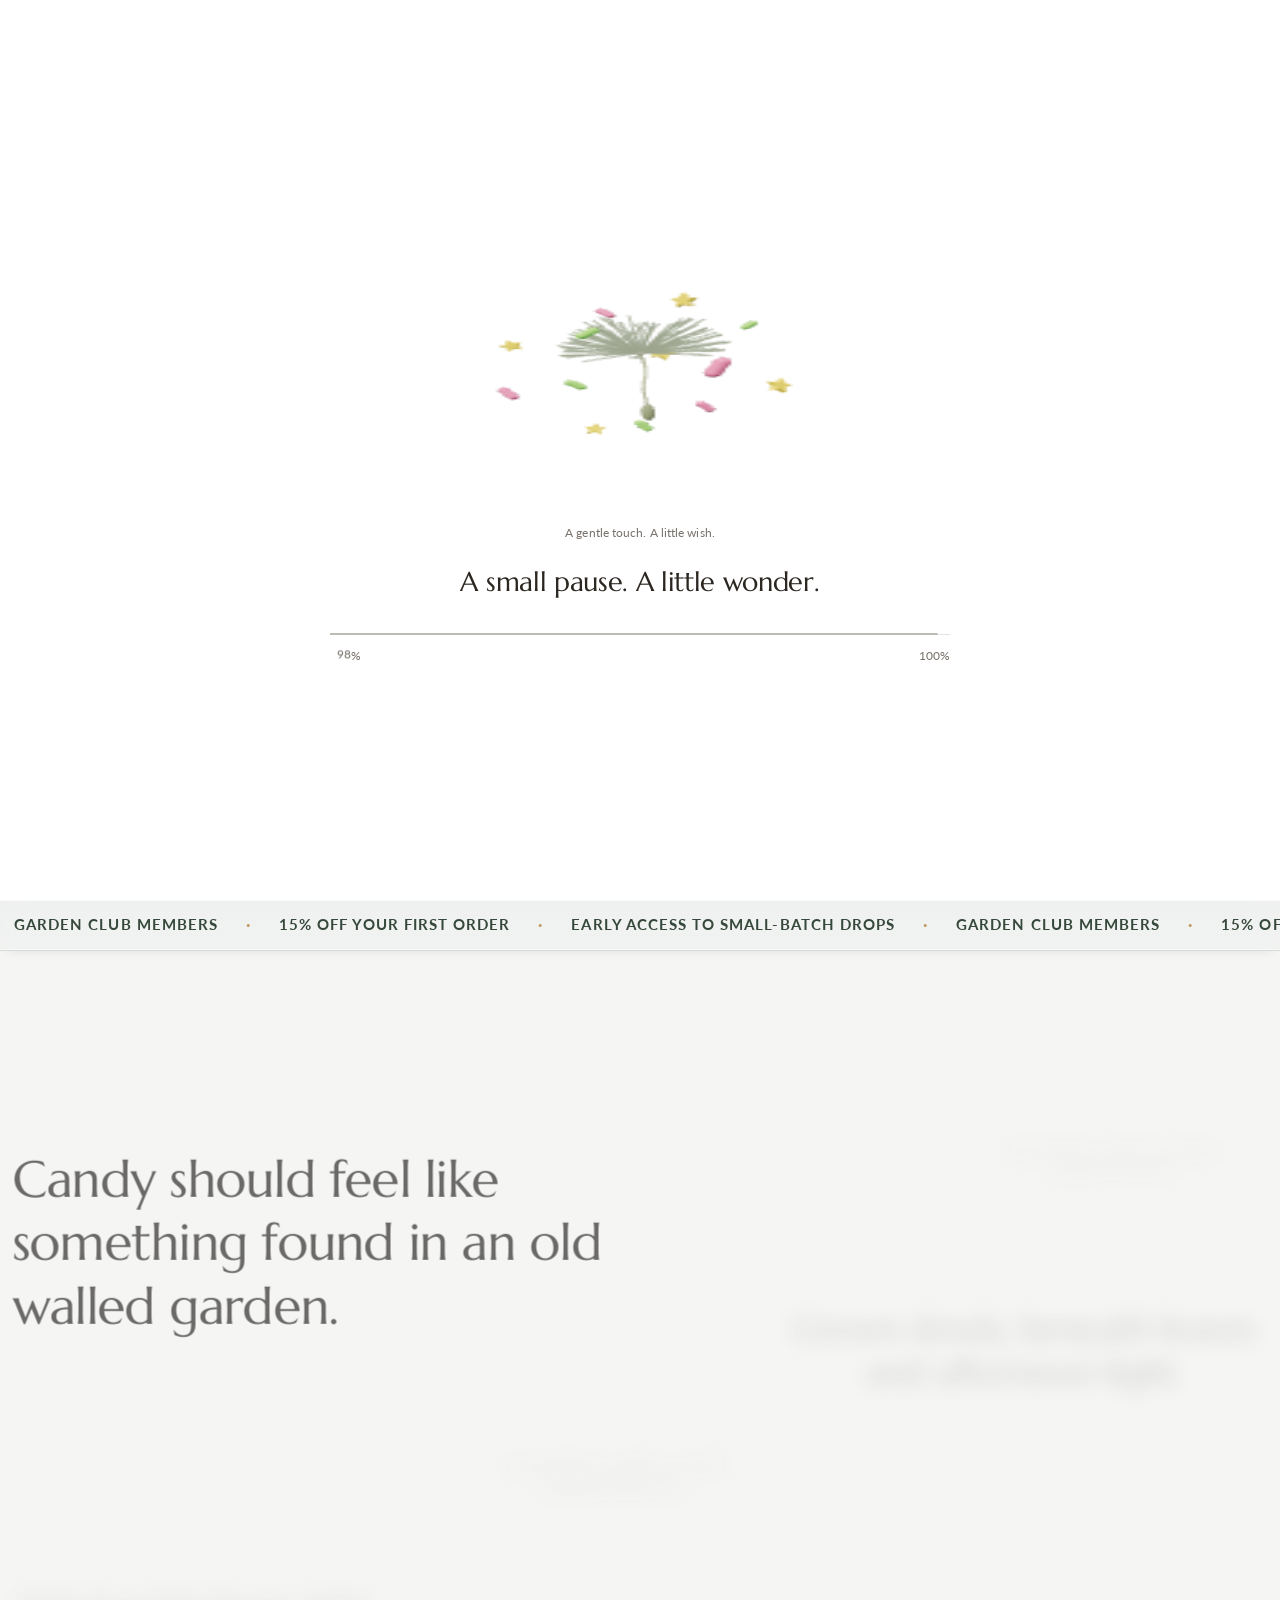
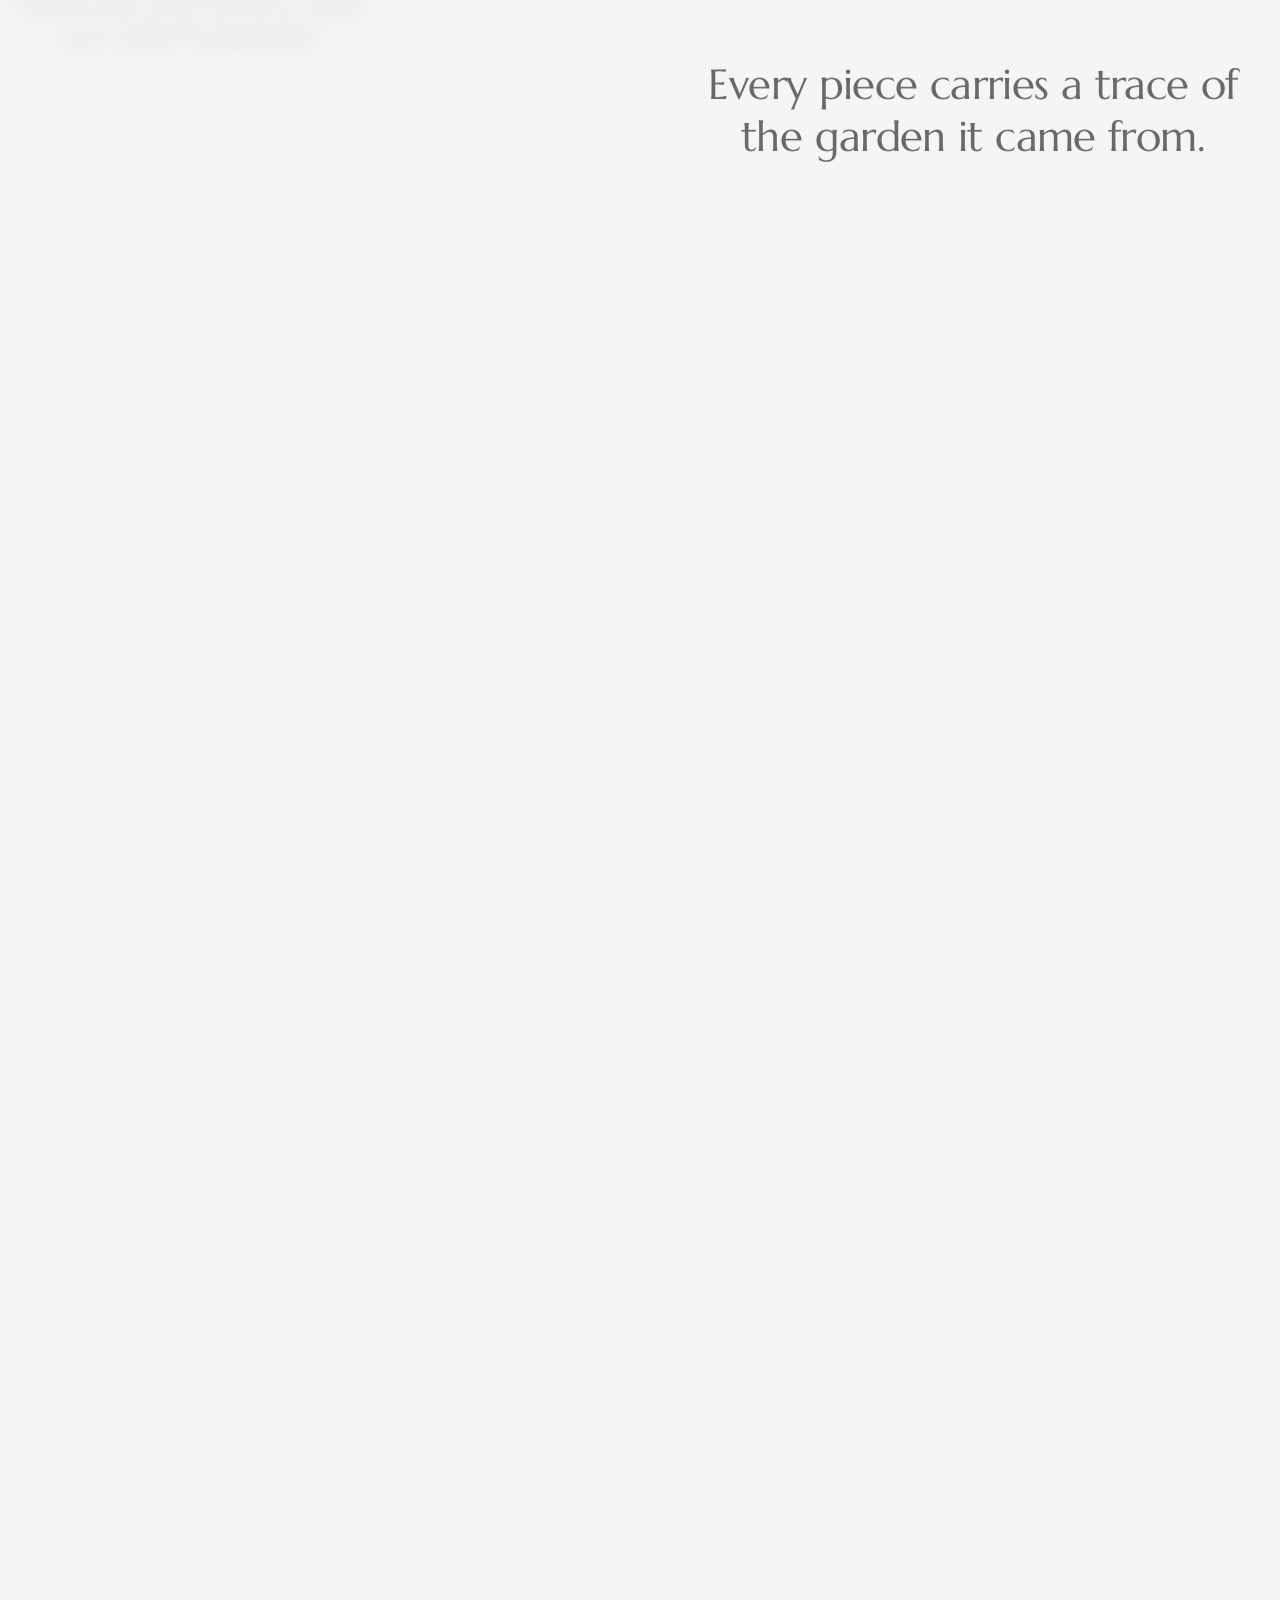
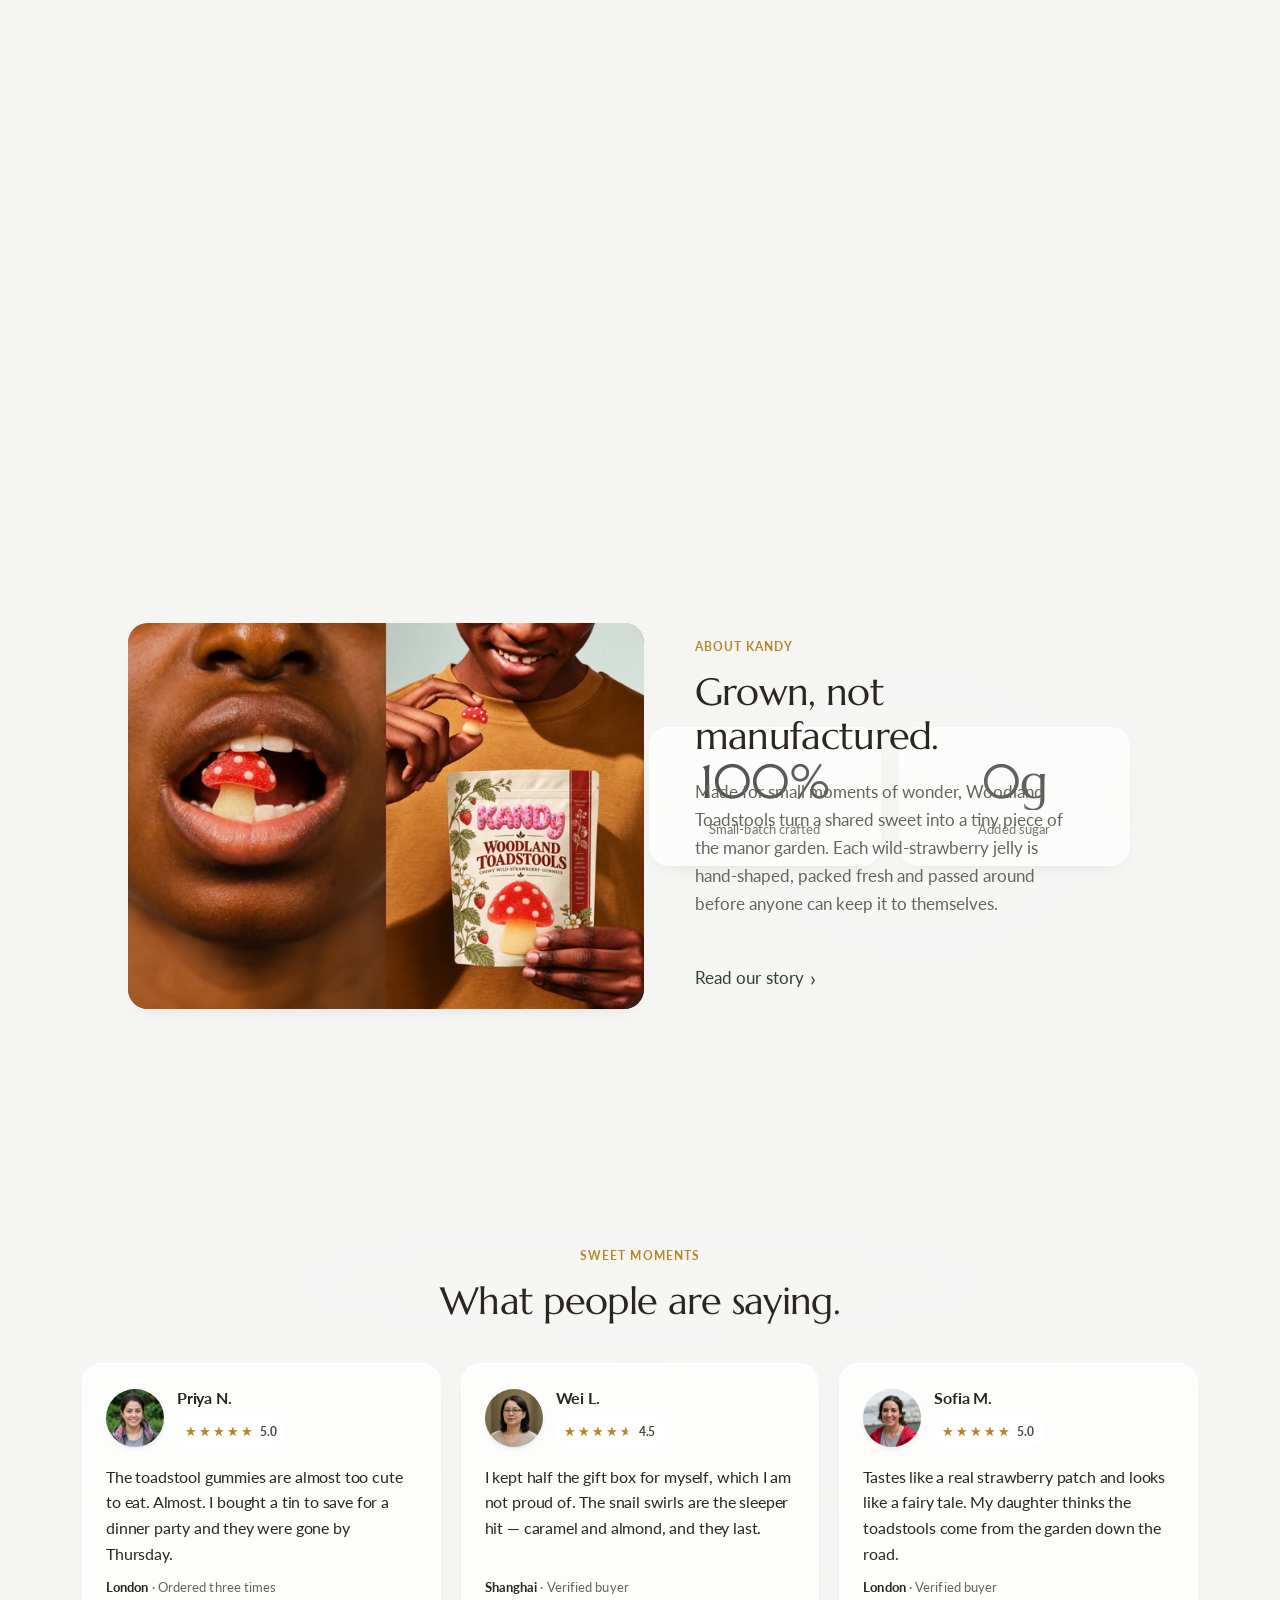
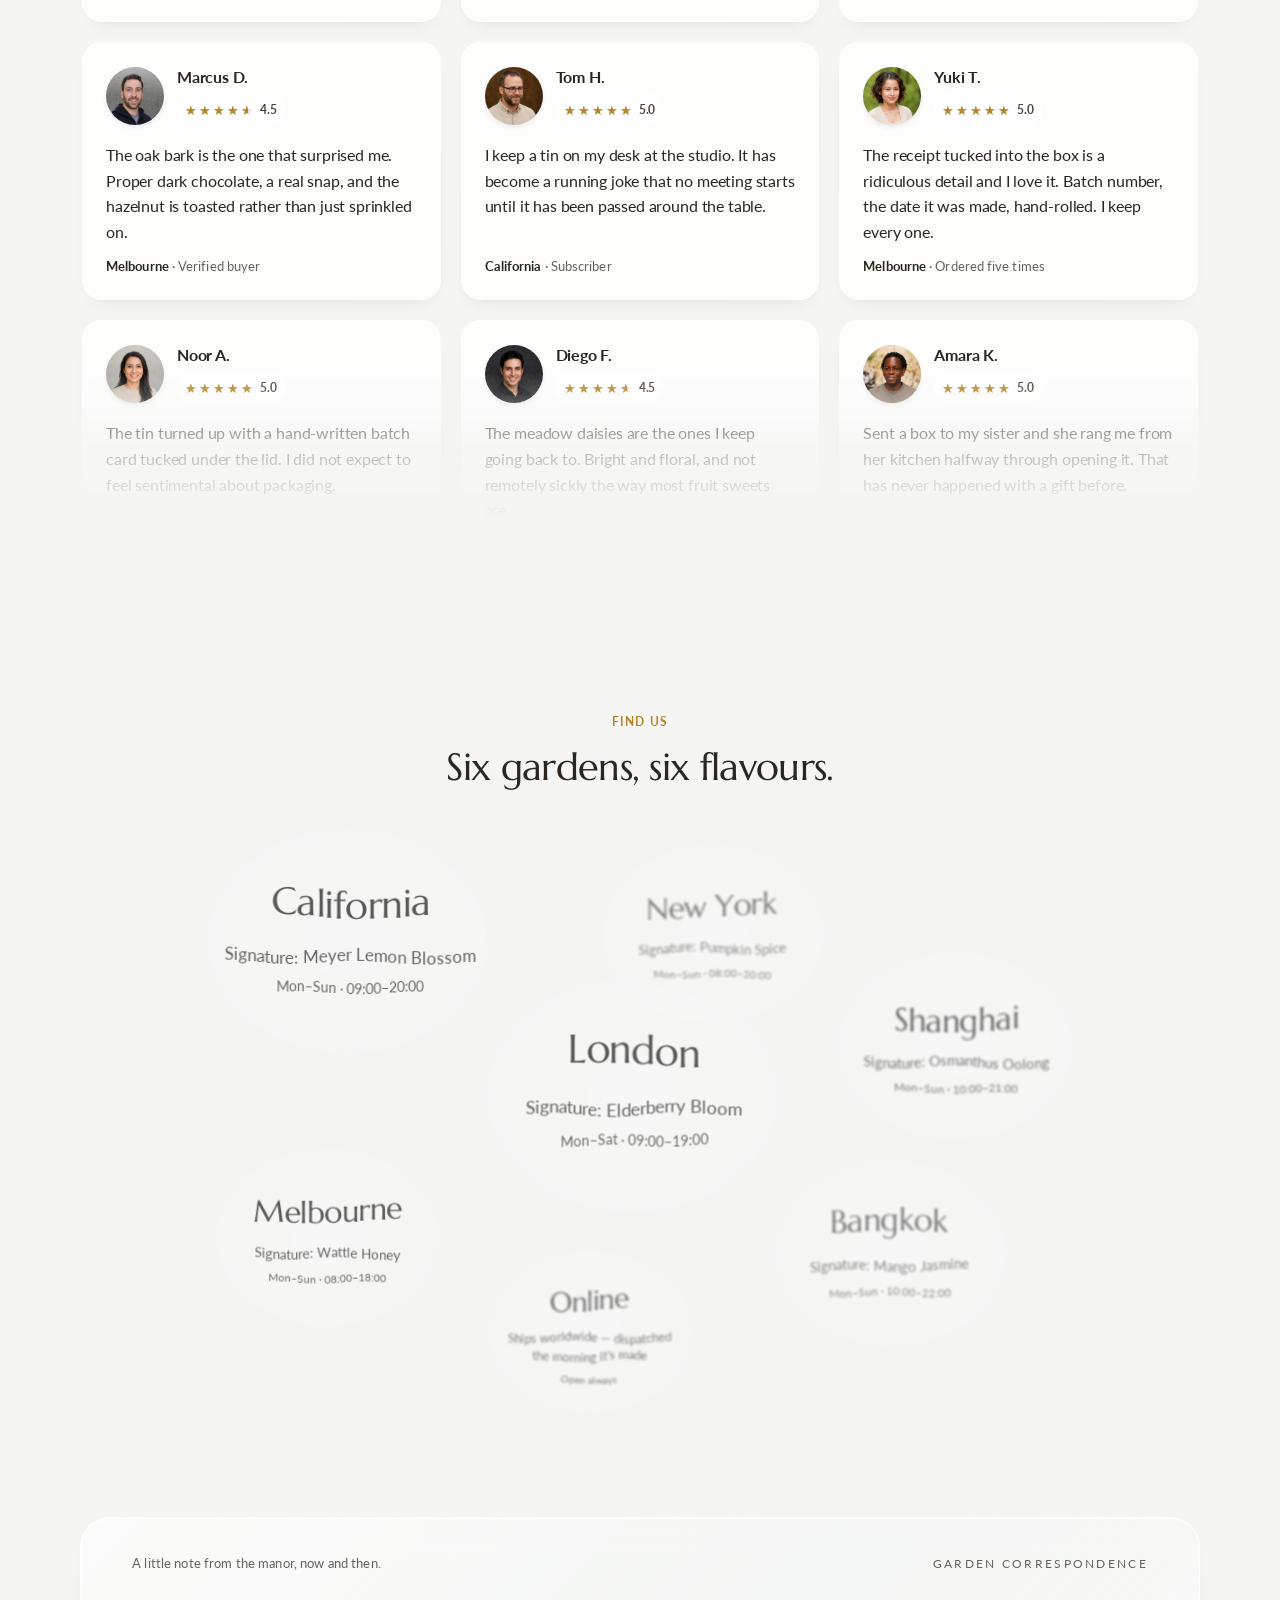
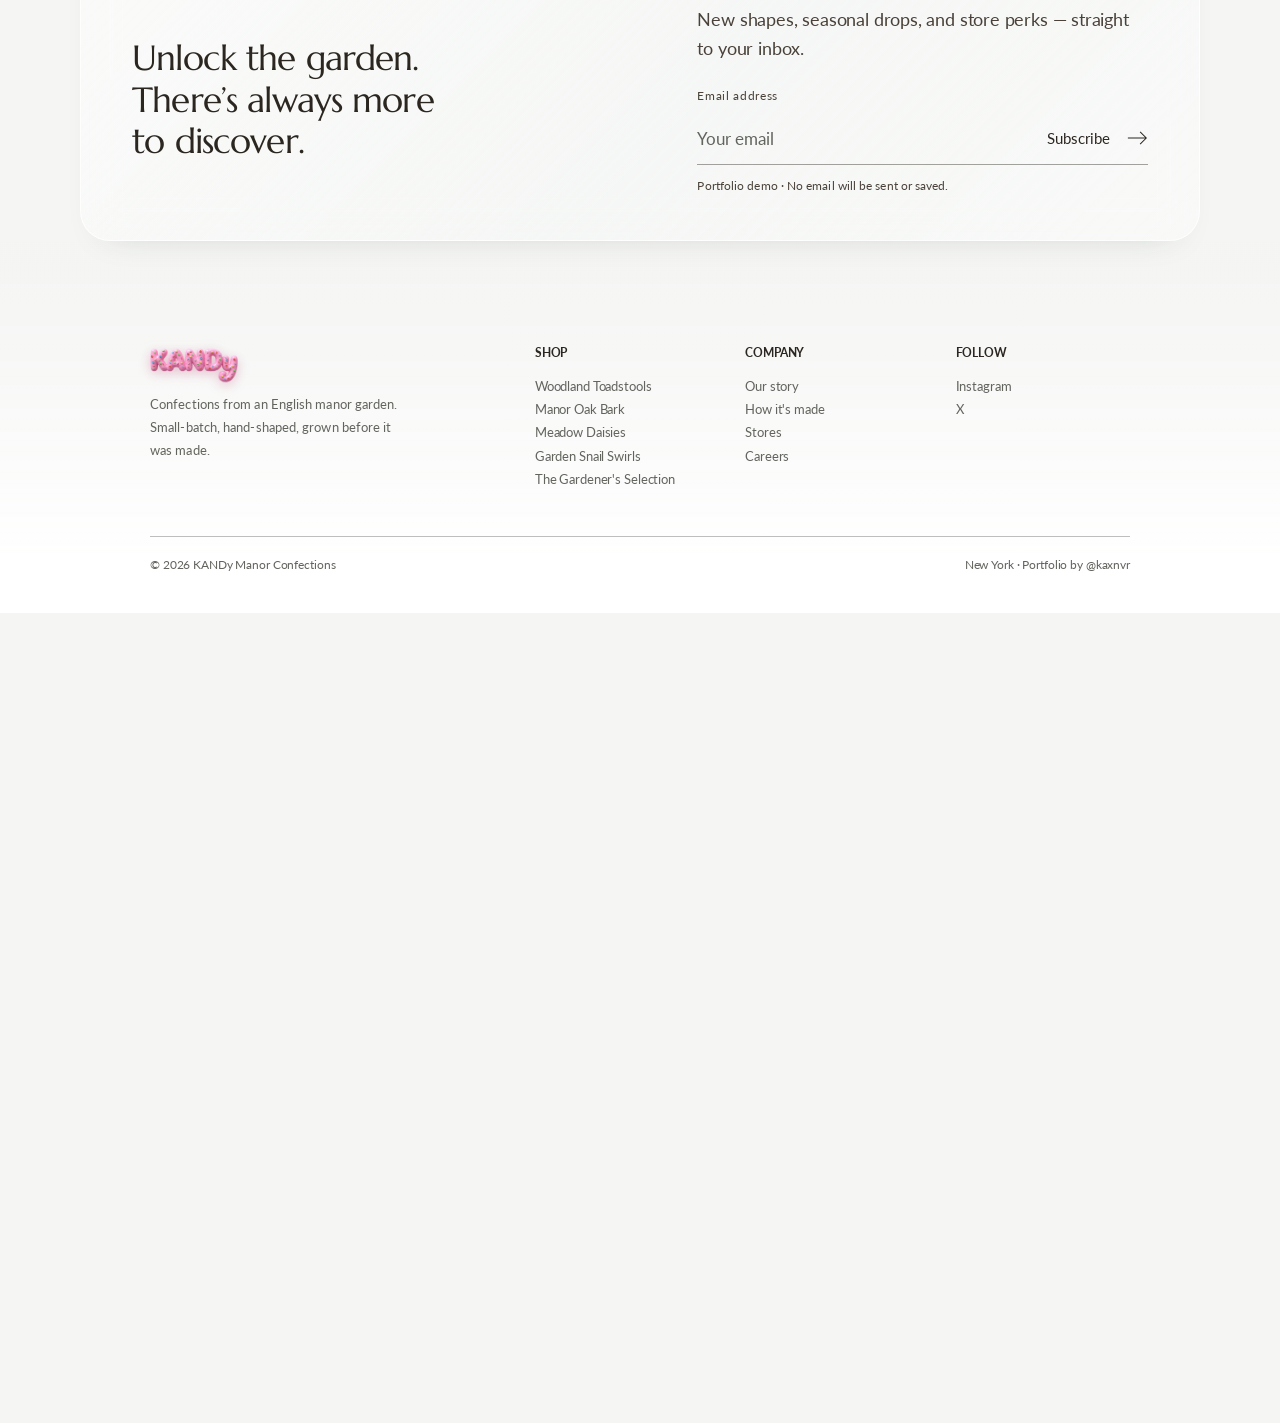
==== Website/design-a-receipt.html @ efb05050 "Improve phone clarity and compact product cards" ====
<!DOCTYPE html>
<html lang="en">
<head>
<meta charset="UTF-8">
<meta name="viewport" content="width=device-width, initial-scale=1.0">
<title>KANDy — Confections from the Manor Garden</title>
<script src="./assets/phone-profile.js?v=20261011-1"></script>
<meta name="description" content="Confections from an English manor garden. Small-batch, hand-shaped, grown before it was made.">
<link rel="canonical" href="https://kaxnvr.github.io/kandy/">
<meta property="og:type" content="website">
<meta property="og:site_name" content="KANDy">
<meta property="og:title" content="KANDy — Confections from the Manor Garden">
<meta property="og:description" content="Confections from an English manor garden. Small-batch, hand-shaped, grown before it was made.">
<meta property="og:url" content="https://kaxnvr.github.io/kandy/">
<meta property="og:image" content="https://kaxnvr.github.io/kandy/Website/assets/web/kandy-garden-share-screenshot-20261008.jpg">
<meta property="og:image:secure_url" content="https://kaxnvr.github.io/kandy/Website/assets/web/kandy-garden-share-screenshot-20261008.jpg">
<meta property="og:image:type" content="image/jpeg">
<meta property="og:image:width" content="1627">
<meta property="og:image:height" content="967">
<meta property="og:image:alt" content="Pink KANDy candy letters in soft green grass beneath blue sky and white clouds.">
<meta name="twitter:card" content="summary_large_image">
<meta name="twitter:title" content="KANDy — Confections from the Manor Garden">
<meta name="twitter:description" content="Confections from an English manor garden. Small-batch, hand-shaped, grown before it was made.">
<meta name="twitter:image" content="https://kaxnvr.github.io/kandy/Website/assets/web/kandy-garden-share-screenshot-20261008.jpg">
<meta name="twitter:image:alt" content="Pink KANDy candy letters in soft green grass beneath blue sky and white clouds.">
<link rel="preconnect" href="https://fonts.googleapis.com">
<link rel="preconnect" href="https://fonts.gstatic.com" crossorigin>
<link href="https://fonts.googleapis.com/css2?family=Marcellus&family=Lato:wght@400;700&display=swap" rel="stylesheet">
<link rel="icon" type="image/png" sizes="128x128" href="./assets/web/optimized/kandy-k-favicon-20261008.png">
<style>
  :root {
    /* ---- KANDy brand palette ---- */
    --cream:#FBF3E2; --paper:#FFFDF9;
    --moss:#3F5C42; --moss-deep:#2C4230; --moss-soft:#E3ECDD;
    --peach:#F0875C; --peach-deep:#D66B41;
    --berry:#B15A8C; --berry-deep:#8F4570;
    --citrine:#D6A93A; --citrine-deep:#B5872A;
    /* sampled straight off the logo render */
    --rose:#E985AF; --rose-light:#FCB7DD; --rose-deep:#BF557D;
    --ink:#2B2620; --ink-2:#4A423A; --ink-3:rgba(43,38,32,.62);
    --line:#EEE2CE;

    /* ---- Apple structural tokens ---- */
    --nav-h:52px;
    --r-sm:5px; --r-md:8px; --r-lg:11px; --r-card:26px; --r-pill:980px;
    --maxw:1024px;
    --gutter:22px;

    /* ---- Liquid Glass ---- */
    --glass-blur:26px;
    --glass-sat:180%;
    --glass-fill:linear-gradient(148deg,rgba(255,255,255,.86),rgba(255,255,255,.58) 44%,rgba(255,255,255,.74));
    --glass-rim:linear-gradient(150deg,rgba(255,255,255,.98),rgba(255,255,255,.18) 34%,rgba(255,255,255,.06) 60%,rgba(255,255,255,.85));
    --glass-lift:
      inset 0 1px 0 rgba(255,255,255,.72),
      inset 0 -1px 0 rgba(255,255,255,.28),
      inset 0 6px 22px -12px rgba(255,255,255,.9),
      0 2px 6px rgba(43,38,32,.05),
      0 22px 48px -22px rgba(43,38,32,.44);
    --glass-lift-hi:
      inset 0 1px 0 rgba(255,255,255,.9),
      inset 0 -1px 0 rgba(255,255,255,.4),
      inset 0 8px 26px -12px rgba(255,255,255,1),
      0 3px 10px rgba(43,38,32,.07),
      0 40px 72px -28px rgba(43,38,32,.5);

    /* ---- 3D ---- */
    --persp:1400px;
    --ease:cubic-bezier(.28,.11,.32,1);
    --spring:cubic-bezier(.2,.9,.28,1.06);
  }
  * { box-sizing:border-box; }
  html { scroll-behavior:smooth; -webkit-font-smoothing:antialiased; }
  /* Marcellus for display, Lato for text. Marcellus is inscriptional — Roman
     capitals cut in stone — which is where the composure comes from. It ships
     one weight (400) only, so nothing here may ask for 500+: the browser would
     synthesise the bold by smearing the outlines and lose the fine stroke
     modulation that is the whole point of the face. It reads "premium" at large
     sizes but goes spindly and grey in a 17px paragraph, so running text is set
     in a sans instead — the contrast is what makes the headings deliberate.

     Lato replaced Jost here. Jost is Futura-derived: perfect circles, single-
     storey shapes, uniform stroke — geometry rather than handwriting, which sat
     badly under an inscriptional Roman serif. Lato is humanist, drawn from
     calligraphic proportions with slightly flared terminals, so it shares
     Marcellus's classical skeleton instead of arguing with it.

     Lato ships 100/300/400/700/900 — no 500 and no 600. CSS weight matching
     resolves 500 down to 400 and 600 *up* to 700, so the fifteen 600 rules in
     this file would have silently jumped a full bold step. They're pinned to
     explicit weights further down rather than left to that fallback. */
  body {
    margin:0; background:var(--paper); color:var(--ink); overflow-x:hidden;
    font-family:'Lato',-apple-system,BlinkMacSystemFont,"Segoe UI",sans-serif;
    font-size:17px; line-height:26px; letter-spacing:.005em; font-weight:400;
  }
  html[data-site-loading="true"], html[data-site-loading="true"] body { overflow:hidden; }
  .site-loader { position:fixed; inset:0; z-index:1000; display:grid; place-items:center;
    background:#fff; color:var(--ink); opacity:1; visibility:visible;
    transition:opacity 1.2s var(--ease), visibility 0s linear 1.2s; }
  .site-loader.is-done { opacity:0; visibility:hidden; pointer-events:none; }
  .site-loader-inner { width:min(620px,86vw); text-align:center; transform:translateY(-18px); }
  .site-loader-art { position:relative; width:100%; height:340px; margin-bottom:22px; }
  .site-loader-art canvas { position:absolute; left:-160px; top:-160px; z-index:100; display:block;
    width:calc(100% + 320px); height:calc(100% + 320px);
    cursor:crosshair; touch-action:pan-y; outline-offset:-6px; }
  .site-loader-art canvas[hidden] { display:none; }
  .site-loader-whisper { position:absolute; left:0; right:0; bottom:0; margin:0;
    color:#77716b; font-size:12px; line-height:1.4; pointer-events:none; }
  .site-loader-art.is-unavailable { display:none; }
  .site-loader-copy { min-height:30px; margin:0 0 32px; text-align:center;
    font:400 clamp(22px,2.1vw,28px)/1.4 'Marcellus',Georgia,serif;
    letter-spacing:-.012em; color:var(--ink); text-wrap:balance; }
  .site-loader-track { position:relative; width:100%; height:1px; background:#e4e3e1; }
  .site-loader-fill { position:absolute; left:0; top:-.5px; width:100%;
    height:2px; background:#bdbbb5; transform-origin:left; transform:scaleX(0); will-change:transform; }
  .site-loader-ends { display:flex; justify-content:space-between; align-items:flex-start; margin-top:14px;
    color:#77716b; font-size:12px; line-height:1.1; letter-spacing:0; font-variant-numeric:tabular-nums; }
  .site-loader-ends > span { line-height:1.1; }
  .site-loader-percent { display:inline-flex; align-items:baseline; }
  .site-loader-number-view { display:inline-block; width:3ch; height:1.1em; line-height:1.1;
    overflow:hidden; vertical-align:baseline; text-align:right; }
  .site-loader-numbers { display:block; will-change:transform; }
  .site-loader-numbers > span { display:block; height:1.1em; line-height:1.1; }
  @media (max-width:620px) {
    .site-loader-inner { width:84vw; }
    .site-loader-art { height:300px; margin-bottom:18px; }
    .site-loader-copy { margin-bottom:27px; font-size:21px; }
  }
  @media (max-height:600px) {
    .site-loader-inner { transform:none; }
    .site-loader-art { height:clamp(140px,42svh,245px); margin-bottom:14px; }
    .site-loader-copy { font-size:20px; margin-bottom:20px; }
  }
  @media (prefers-reduced-motion:reduce) { .site-loader { transition:none; } }
  h1,h2,h3 { margin:0; font-family:'Marcellus',Georgia,serif; font-weight:400; letter-spacing:-.008em; }
  a { color:inherit; text-decoration:none; }
  img { max-width:100%; }
  .vh { position:absolute; width:1px; height:1px; overflow:hidden; clip:rect(0 0 0 0); white-space:nowrap; }

  .wrap { width:100%; max-width:var(--maxw); margin:0 auto; padding:0 var(--gutter); }
  section { padding:118px 0; }
  .eyebrow { font-size:12px; font-weight:700; line-height:16px; letter-spacing:.06em; text-transform:uppercase; color:var(--citrine-deep); }
  .lead { font-size:21px; line-height:29px; letter-spacing:.231px; color:var(--ink-3); }
  .small { font-size:14px; line-height:18px; letter-spacing:-.224px; color:var(--ink-3); }
  .h-section { font-size:clamp(30px,4.2vw,48px); line-height:1.1; }
  .center { text-align:center; }

  /* ================= Liquid Glass material =================
     Three stacked cues sell it: a blurred + saturated backdrop, a rim that is
     bright where light enters and dim across the body (that asymmetry is what
     reads as a bent edge rather than a plain border), and a specular bloom
     that tracks the pointer. */
  .lg { position:relative; isolation:isolate; border-radius:var(--r-card);
    background:var(--glass-fill);
    backdrop-filter:blur(var(--glass-blur)) saturate(var(--glass-sat));
    -webkit-backdrop-filter:blur(var(--glass-blur)) saturate(var(--glass-sat));
    box-shadow:var(--glass-lift); }
  .lg::before { content:""; position:absolute; inset:0; border-radius:inherit; padding:1.1px;
    background:var(--glass-rim); pointer-events:none; z-index:2;
    -webkit-mask:linear-gradient(#000 0 0) content-box, linear-gradient(#000 0 0);
    -webkit-mask-composite:xor; mask:linear-gradient(#000 0 0) content-box, linear-gradient(#000 0 0);
    mask-composite:exclude; }
  .lg::after { content:""; position:absolute; inset:0; border-radius:inherit; pointer-events:none; z-index:1;
    background:radial-gradient(260px 190px at var(--mx,50%) var(--my,-10%), rgba(255,255,255,.55), rgba(255,255,255,0) 68%);
    opacity:0; transition:opacity .4s var(--ease); }
  .lg:hover::after, .lg:focus-within::after { opacity:1; }
  /* dark-surface variant */
  .lg-dark { --glass-fill:linear-gradient(148deg,rgba(255,255,255,.16),rgba(255,255,255,.045) 46%,rgba(255,255,255,.11));
    --glass-rim:linear-gradient(150deg,rgba(255,255,255,.7),rgba(255,255,255,.1) 36%,rgba(255,255,255,.03) 62%,rgba(255,255,255,.42));
    --glass-lift:inset 0 1px 0 rgba(255,255,255,.28), inset 0 -1px 0 rgba(255,255,255,.1),
      0 2px 6px rgba(0,0,0,.16), 0 26px 54px -24px rgba(0,0,0,.6); }

  /* Colour that the glass has something to refract. Without these the panels
     just look like flat white boxes. */
  .amb { position:absolute; border-radius:50%; filter:blur(70px); opacity:.55; pointer-events:none; z-index:0; }

  /* ---- buttons ---- */
  .btn { position:relative; display:inline-flex; align-items:center; justify-content:center; gap:6px;
    border:none; cursor:pointer; font:inherit; font-size:17px; line-height:21px;
    padding:13px 26px; border-radius:var(--r-pill);
    transition:transform .3s var(--spring), box-shadow .3s var(--ease), background .25s var(--ease), opacity .2s ease; }
  .btn-primary { background:linear-gradient(180deg,#3a342c,#211d18); color:var(--paper);
    box-shadow:inset 0 1px 0 rgba(255,255,255,.22), 0 10px 22px -10px rgba(43,38,32,.75); }
  .btn-primary:hover { transform:translateY(-2px) scale(1.02); box-shadow:inset 0 1px 0 rgba(255,255,255,.3), 0 18px 30px -12px rgba(43,38,32,.7); }
  .btn-primary:active { transform:translateY(0) scale(.985); }
  .btn-glass { color:var(--moss-deep); font-weight:400;
    background:linear-gradient(150deg,rgba(255,255,255,.78),rgba(255,255,255,.34));
    backdrop-filter:blur(18px) saturate(180%); -webkit-backdrop-filter:blur(18px) saturate(180%);
    box-shadow:inset 0 1px 0 rgba(255,255,255,.95), inset 0 -1px 0 rgba(255,255,255,.4), 0 10px 26px -12px rgba(43,38,32,.42); }
  .btn-glass:hover { transform:translateY(-2px) scale(1.02); background:linear-gradient(150deg,rgba(255,255,255,.9),rgba(255,255,255,.5)); }
  .btn-ghost { background:transparent; color:var(--moss-deep); padding:12px 4px; font-weight:400; }
  .btn-ghost:hover { opacity:.66; }
  .btn-sm { font-size:14px; line-height:18px; padding:10px 19px; }
  .link-chev::after { content:"›"; font-size:1.25em; line-height:0; position:relative; top:.03em; }

  .progress-bar { position:fixed; top:0; left:0; height:2px; width:100%; z-index:130;
    transform:scaleX(0); transform-origin:left; will-change:transform;
    background:linear-gradient(90deg,var(--rose),var(--citrine)); box-shadow:0 0 12px rgba(233,133,175,.8); }

  /* ---- reveal: arrives through depth, not just opacity ----
     The reveal offset and the pointer tilt both want the `transform` property,
     and `.stagger.in > *` (two classes) out-specifies `.card` (one) — so a
     literal `transform:none` here silently killed every card tilt. Both are
     driven through custom properties instead, and each tilt surface composes
     them into one transform in the rule just below. */
  .reveal { opacity:0; --rv-y:28px; --rv-z:-80px; --rv-rx:7deg;
    transform:translateY(var(--rv-y)) translateZ(var(--rv-z)) rotateX(var(--rv-rx));
    transition:opacity .9s var(--ease), transform .9s var(--ease); }
  .reveal.in { opacity:1; --rv-y:0px; --rv-z:0px; --rv-rx:0deg; }
  .stagger > * { opacity:0; --rv-y:26px; --rv-z:-70px; --rv-rx:6deg;
    transform:translateY(var(--rv-y)) translateZ(var(--rv-z)) rotateX(var(--rv-rx));
    transition:opacity .8s var(--ease), transform .8s var(--ease); }
  .stagger.in > * { opacity:1; --rv-y:0px; --rv-z:0px; --rv-rx:0deg; }

  /* Surfaces that both reveal and tilt need the two folded into one transform.
     Written out here rather than routed through a shared custom property: a
     nested var() inside a custom property resolves against the element that
     *declares* it (:root), not the one that uses it, which flattens the whole
     thing to identity. This rule sits after the reveal rules so it wins on
     source order at equal specificity. */
  .stat, .t-card, .store, .story-art {
    transform:
      translateY(var(--rv-y,0px)) translateZ(var(--rv-z,0px))
      rotateX(calc(var(--rv-rx,0deg) + var(--rx,0deg)))
      rotateY(var(--ry,0deg)); }
  .stagger.in > *:nth-child(1){transition-delay:.05s} .stagger.in > *:nth-child(2){transition-delay:.13s}
  .stagger.in > *:nth-child(3){transition-delay:.21s} .stagger.in > *:nth-child(4){transition-delay:.29s}
  .stagger.in > *:nth-child(5){transition-delay:.37s} .stagger.in > *:nth-child(6){transition-delay:.45s}
  .deep { perspective:var(--persp); perspective-origin:50% 40%; }

  /* ---- nav: floating glass capsule ---- */
  .nav { position:fixed; top:12px; left:0; right:0; z-index:100; display:flex; justify-content:center;
    padding:0 var(--gutter); opacity:1;
    transition:top .4s var(--ease); }
  #nav > .nav-inner.lg { background:#fff; opacity:1; backdrop-filter:none; -webkit-backdrop-filter:none; }
  .nav-inner { width:100%; max-width:var(--maxw); height:var(--nav-h); padding:0 8px 0 16px;
    display:flex; align-items:center; justify-content:space-between; border-radius:var(--r-pill);
    transition:box-shadow .4s var(--ease), background .4s var(--ease), transform .4s var(--ease); }
  .nav.scrolled .nav-inner { box-shadow:var(--glass-lift-hi); transform:scale(.985); }
  .nav-brand { display:flex; align-items:center; gap:9px; }
  /* The 'y' descender puts the wordmark's ink-weighted centre 9.88% of the
     image height above its geometric centre, so a box-centred logo reads high.
     Nudging down by that fraction optically centres it, and because it's a
     percentage of the element's own height it holds at every render size. */
  .nav-brand img { height:24px; width:auto; display:block; transform:translateY(9.9%);
    filter:drop-shadow(0 2px 4px rgba(191,85,125,.4)); }
  .wordmark { font-family:'Marcellus',serif; font-size:21px; font-weight:400; letter-spacing:.01em; }
  .nav-links { position:relative; display:flex; gap:6px; align-items:center; }
  .nav-links a { position:relative; z-index:1; font-size:13px; line-height:16px; letter-spacing:-.12px;
    color:var(--ink-2); padding:8px 13px; border-radius:var(--r-pill);
    transition:color .25s var(--ease); }
  .nav-links a:hover, .nav-links a.is-active { color:var(--ink); }
  /* One pill that travels, rather than a background on each link. A per-link
     background can only fade out over here and fade in over there — there is
     no object to move, so switching sections read as a pop. A single element
     can actually cross the gap, and because it carries the glass treatment the
     glass is what you watch move. Position and size are written by the script
     from the target link's own box, so it stays correct at any label width. */
  .nav-glide { position:absolute; left:0; top:0; z-index:0; width:0; height:0;
    border-radius:var(--r-pill); pointer-events:none; opacity:0;
    background:rgba(255,255,255,.62);
    box-shadow:inset 0 1px 0 rgba(255,255,255,.9), 0 4px 10px -4px rgba(43,38,32,.3);
    transition:transform .52s var(--spring), width .52s var(--spring),
               height .52s var(--spring), opacity .26s var(--ease); }
  @media (prefers-reduced-motion:reduce){ .nav-glide { transition:opacity .2s linear; } }
  .nav-bag { margin-left:4px; }
  @media (max-width:734px){
    .nav-inner { padding:0 6px 0 12px; }
    .nav-brand img { height:21px; }
    .nav-links { gap:0; }
    .nav-links a { padding:8px 8px; font-size:12px; white-space:nowrap; }
    .nav-bag { display:none; }
  }
  /* below ~430px even four labels won't sit on one line, so the least
     navigational one steps out rather than letting the capsule wrap */
  @media (max-width:430px){ .nav-hide-sm { display:none; } }

  /* ================= 3D candy shapes =================
     Each toy is a real preserve-3d stack: contact shadow laid flat on the
     ground plane, body raised on Z, details floating above that. When a card
     tilts, the parts separate — which is what a flat drop-shadow can't do. */
  .toy { position:relative; transform-style:preserve-3d; }
  .toy .ground { position:absolute; left:50%; bottom:-6px; width:78%; height:16px; translate:-50% 0;
    background:radial-gradient(50% 50%, rgba(43,38,32,.36), rgba(43,38,32,0) 70%);
    transform:translateZ(-26px) rotateX(74deg); filter:blur(3px); }

  .toy.toadstool { width:90px; height:100px; margin:0 auto; }
  .toadstool .cap { position:absolute; top:0; left:0; width:90px; height:57px; transform:translateZ(20px);
    border-radius:50% 50% 8% 8% / 76% 76% 12% 12%;
    background:
      radial-gradient(ellipse 34px 22px at 30% 22%, rgba(255,255,255,.72), rgba(255,255,255,0) 62%),
      radial-gradient(ellipse 70px 50px at 38% 30%, #FF7E60, #E04B31 58%, #A82F1E 100%);
    box-shadow:inset -6px -6px 14px rgba(120,26,14,.5), inset 5px 4px 10px rgba(255,190,170,.34); }
  .toadstool .spot { position:absolute; border-radius:50%; background:radial-gradient(circle at 34% 30%,#FFFFFF,#F4E7D2 78%);
    box-shadow:inset -1px -1px 2px rgba(160,120,90,.35); }
  .toadstool .s1 { top:13px; left:14px; width:11px; height:11px; transform:translateZ(27px); }
  .toadstool .s2 { top:6px; left:40px; width:16px; height:16px; transform:translateZ(30px); }
  .toadstool .s3 { top:19px; right:11px; width:10px; height:10px; transform:translateZ(26px); }
  .toadstool .stem { position:absolute; bottom:0; left:50%; width:31px; height:47px; translate:-50% 0; transform:translateZ(8px);
    border-radius:9px 9px 15px 15px;
    background:linear-gradient(100deg,#D9C9AE 0%,#FFFDF9 26%,#FFFDF9 52%,#E8D8BC 78%,#C9B694 100%);
    box-shadow:inset 0 -4px 8px rgba(150,125,90,.3); }

  .toy.barkchoc { width:100px; height:82px; margin:0 auto; }
  .barkchoc .shard { position:absolute;
    background:
      repeating-linear-gradient(102deg, rgba(255,255,255,.09) 0 2px, rgba(0,0,0,.2) 2px 5px),
      linear-gradient(150deg,#7E5842 0%,#5A3B2B 46%,#33211A 100%);
    border-radius:11px 4px 13px 6px;
    box-shadow:inset 0 1px 0 rgba(255,220,190,.28), inset 0 -3px 8px rgba(0,0,0,.45); }
  .barkchoc .s-a { width:63px; height:47px; top:5px; left:3px; transform:translateZ(16px) rotate(-8deg) rotateY(-8deg); }
  .barkchoc .s-b { width:51px; height:41px; bottom:3px; right:1px; transform:translateZ(30px) rotate(10deg) rotateY(9deg); }
  .barkchoc .fleck { position:absolute; width:7px; height:7px; border-radius:50%;
    background:radial-gradient(circle at 32% 28%,#F6E4BF,#C9A469 75%); box-shadow:0 1px 2px rgba(0,0,0,.4); }
  .barkchoc .f1{top:11px;left:15px;transform:translateZ(6px)} .barkchoc .f2{top:24px;left:35px;transform:translateZ(6px)}
  .barkchoc .f3{top:13px;left:21px;transform:translateZ(6px)}

  .toy.daisy { width:90px; height:90px; margin:0 auto; }
  .daisy .petal { position:absolute; top:50%; left:50%; width:27px; height:41px; margin:-41px 0 0 -13.5px;
    border-radius:52% 52% 46% 46% / 62% 62% 38% 38%; transform-origin:50% 100%;
    background:linear-gradient(178deg,#FFFFFF 0%,#FFF6FA 42%,#F6D2E4 100%);
    box-shadow:inset 0 -5px 9px rgba(206,145,178,.4), inset 0 3px 5px rgba(255,255,255,.95); }
  .daisy .p1{transform:rotate(0deg) translateZ(12px)}   .daisy .p2{transform:rotate(60deg) translateZ(9px)}
  .daisy .p3{transform:rotate(120deg) translateZ(6px)}  .daisy .p4{transform:rotate(180deg) translateZ(4px)}
  .daisy .p5{transform:rotate(240deg) translateZ(6px)}  .daisy .p6{transform:rotate(300deg) translateZ(9px)}
  .daisy .center { position:absolute; top:50%; left:50%; width:31px; height:31px; margin:-15.5px 0 0 -15.5px;
    border-radius:50%; transform:translateZ(24px);
    background:radial-gradient(circle at 34% 30%,#FFF0BE 0%,#F0DA9C 32%,var(--citrine) 78%,#9C7420 100%);
    box-shadow:inset -3px -3px 7px rgba(120,88,20,.45), 0 3px 7px rgba(120,88,20,.3); }

  /* Spiral shell from nested circles sharing one tangent point (a conic
     gradient can only sweep around a centre, so it reads as a disc). */
  .toy.snail { width:84px; height:84px; margin:0 auto; }
  .snail .shell { position:absolute; top:0; left:5px; width:74px; height:74px; border-radius:50%; transform:translateZ(22px);
    background:
      radial-gradient(ellipse 24px 17px at 27% 21%, rgba(255,255,255,.62), rgba(255,255,255,0) 72%),
      radial-gradient(circle at 44.8px 67px,   #E3CFA0 0 5.5px,  transparent 6px),
      radial-gradient(circle at 44.1px 64.6px, #8B5A35 0 8px,    transparent 8.5px),
      radial-gradient(circle at 43.4px 61.7px, #E3CFA0 0 11px,   transparent 11.5px),
      radial-gradient(circle at 42.5px 58.3px, #8B5A35 0 14.5px, transparent 15px),
      radial-gradient(circle at 41.5px 54.4px, #E3CFA0 0 18.5px, transparent 19px),
      radial-gradient(circle at 40.3px 49.6px, #8B5A35 0 23.5px, transparent 24px),
      radial-gradient(circle at 38.8px 43.8px, #E3CFA0 0 29.5px, transparent 30px),
      radial-gradient(circle at 37px 37px,     #8B5A35 0 37px,   transparent 37px);
    box-shadow:inset -4px -5px 12px rgba(0,0,0,.3), inset 3px 3px 10px rgba(255,255,255,.3), 0 5px 12px rgba(60,38,18,.3); }
  .snail .shell-body { position:absolute; bottom:1px; left:0; width:45px; height:19px; transform:translateZ(8px);
    background:linear-gradient(165deg,#FBF2E4,#C9AD82 85%);
    border-radius:62% 28% 26% 72% / 78% 62% 42% 58%;
    box-shadow:inset 0 -3px 6px rgba(150,118,74,.45); }

  .toy.tin { width:96px; height:90px; margin:0 auto; }
  .tin .tin-body { position:absolute; bottom:0; left:5px; width:86px; height:58px; transform:translateZ(10px);
    border-radius:7px 7px 13px 13px;
    background:linear-gradient(100deg,#8F4570 0%,#D48FB6 24%,#C97FA8 52%,#9A4C79 80%,#71325A 100%);
    box-shadow:inset 0 -5px 10px rgba(70,26,52,.5); }
  .tin .tin-lid { position:absolute; top:14px; left:0; width:96px; height:25px; transform:translateZ(24px);
    border-radius:9px;
    background:linear-gradient(100deg,#A45383 0%,#E7A9CB 26%,#DA97BE 54%,#A85688 82%,#823D66 100%);
    box-shadow:inset 0 1px 0 rgba(255,255,255,.6), 0 4px 10px rgba(70,26,52,.35); }
  .tin .tin-ribbon { position:absolute; top:14px; left:50%; margin-left:-6px; width:12px; height:76px; transform:translateZ(28px);
    background:linear-gradient(90deg,rgba(255,253,249,.5),rgba(255,253,249,.92) 45%,rgba(255,253,249,.45)); }
  .tin .tin-bow { position:absolute; top:0; left:50%; margin-left:-13px; width:26px; height:19px; transform:translateZ(34px);
    border-radius:50% 50% 44% 44%;
    background:radial-gradient(circle at 34% 28%,#FFF0BE,#F0DA9C 40%,var(--citrine) 82%);
    box-shadow:0 3px 6px rgba(120,88,20,.35); }

  @keyframes floatY { 0%,100%{transform:translateY(0) rotateZ(0) rotateY(0)} 50%{transform:translateY(-15px) rotateZ(5deg) rotateY(9deg)} }
  .float { animation:floatY 6s ease-in-out infinite; transform-style:preserve-3d; }
  /* toys lean toward the pointer, so the whole page feels like one lit scene */
  .tilt-scene { transform-style:preserve-3d;
    transform:rotateX(var(--sy,0deg)) rotateY(var(--sx,0deg));
    transition:transform .5s var(--ease); }

  /* ================= hero ================= */
  .hero-scroll-stage { position:relative; height:auto; min-height:0; background:#A8E0F4; }
  /* The whole hero scrolls normally. Three.js compensates only the connected
     wordmark by the exact number of pixels this section has moved upward. */
  .hero-scroll-stage .hero { position:relative; top:auto; }
  .hero { position:relative; height:100vh; height:100dvh; min-height:640px; overflow:hidden; padding:0;
    perspective:var(--persp); perspective-origin:50% 46%; }
  /* The hero was four CSS layers faking depth with blurred ellipses. It is now
     one WebGL canvas holding a real meadow — see Website/hero-meadow.js. The
     canvas is the whole backdrop; only the tagline, the CTAs and the scroll
     hint stay in the DOM, because those have to be selectable text.
     The copy styling below is deliberately UNCHANGED: it was written for a
     dark green garden bed, and the meadow's mound is green in the same place,
     so light-on-moss still reads exactly as it did. */
  /* Kept as plain as the demo's canvas. An earlier revision promoted this to
     its own compositor layer with translateZ(0) + backface-visibility, and put
     isolation:isolate on the section, reasoning that the nav's backdrop-filter
     should not share a layer with a WebGL surface. Both were guesses, neither
     was ever shown to help, and forcing a separate layer under a backdrop
     filter is itself a classic way to get the two re-compositing out of step. */
  .hero-canvas { position:absolute; inset:0; width:100%; height:100%; display:block; z-index:1; }
  /* The separated letters leave the WebGL meadow and keep falling over the
     marquee/mission. A fixed transparent canvas is the only layer that can
     cross that section boundary without dragging the meadow with it. */
  #letterFallGL { position:fixed; inset:0; z-index:90; width:100%; height:100%;
    display:block; opacity:0; visibility:hidden; pointer-events:none; }
  /* Holds the frame before the first WebGL paint so the section never flashes
     the page background. Same three stops as the scene's sky. */
  .hero { background:linear-gradient(180deg,#59C4EE 0%,#A8E0F4 52%,#DCF2F7 100%); }
  .hero-toy { position:absolute; transform-style:preserve-3d; }

  /* The bottom padding reserves the band .hero-tagline occupies (its own offset
     plus roughly its height) so the logo centres in the space that's actually
     free, not behind the tagline. Without it the two were laid out with no
     knowledge of each other — .hero-copy centring in the full hero height while
     the tagline anchored to the bottom — and since .hero-logo sizes off vw
     alone, a wide-but-short window (1400x700) kept a 760px logo and drove it
     straight through the tagline text. */
  .hero-copy { position:relative; z-index:6; height:100%; display:flex; flex-direction:column;
    align-items:center; justify-content:center; text-align:center;
    padding:var(--nav-h) var(--gutter) calc(max(13dvh,124px) + 108px);
    transform-style:preserve-3d; }
  /* The wordmark is drawn inside the scene now, sitting in the grass at the
     right depth. The <h1> stays in the document — it is still the page's
     heading for search and screen readers — but it renders nothing. */
  .hero-logo { position:absolute; width:1px; height:1px; margin:-1px; padding:0;
    overflow:hidden; clip:rect(0 0 0 0); white-space:nowrap; border:0; }
  /* Error-only composition. The normal WebGL scene and its sizing are untouched. */
  .hero-static-fallback .hero-canvas,
  #letterFallGL[hidden] { display:none; }
  .hero-static-fallback .hero-logo {
    position:relative; width:min(82vw,1000px); height:auto; margin:0;
    overflow:visible; clip:auto; white-space:normal;
    font-family:'Marcellus',serif; font-size:clamp(60px,14vw,180px); color:#DB83B0;
  }
  .hero-static-fallback .hero-logo img { display:block; width:100%; height:auto; }
  .hero-static-fallback .hero-copy .lead,
  .hero-static-fallback .scroll-hint,
  .hero.hero-static-fallback .btn-glass { color:var(--ink); text-shadow:none; }
  /* The tagline sits *in* the garden by design, so it's styled for a dark
     surface. Anchoring it to the bottom of the hero rather than centring it
     with the logo is what keeps that true: centred, its distance from the
     horizon changed with viewport aspect and it ended up cream-on-cream. */
  /* Clearance for the scroll hint below, which is 68px tall sitting 26px off
     the floor — 94px before anything else. The floor has to beat that by more
     than it looks, because .hero-cta carries translateZ(45px) under the hero's
     1400px perspective: that scales it 1.033x about the hero's centre, and the
     buttons sit ~350px *below* that centre, so their painted bottom edge lands
     ~13px lower than their layout box. The old 96px floor was measured against
     the layout box only and the buttons printed straight through the hint. */
  .hero-tagline { position:absolute; left:0; right:0; bottom:max(13%,124px); z-index:7;
    display:flex; flex-direction:column; align-items:center; padding:0 var(--gutter);
    transform-style:preserve-3d; }
  /* 36ch, not 32: ch is the width of "0" in the current face, so the cap moved
     when the text font did — Lato's figures are narrow relative to its
     lowercase, and the old 32ch landed 13px short of this line, breaking it in
     two. Still narrow enough to wrap on a phone, where the gutter binds first. */
  .hero-copy .lead { margin:0; color:rgba(255,253,249,.94); font-weight:400; max-width:36ch;
    transform:translateZ(30px); text-shadow:0 1px 14px rgba(18,32,20,.55); }
  .hero-cta { display:flex; gap:14px; align-items:center; margin-top:26px; flex-wrap:wrap; justify-content:center; transform:translateZ(45px); }
  .hero .btn-primary { background:linear-gradient(180deg,#FFFDF9,#F2E8D5); color:var(--ink);
    box-shadow:inset 0 1px 0 #fff, 0 14px 28px -12px rgba(16,30,18,.9); }
  .hero .btn-primary:hover { background:linear-gradient(180deg,#fff,#F8F1E4); }
  .hero .btn-glass { color:#FBF3E2;
    background:linear-gradient(150deg,rgba(255,255,255,.32),rgba(255,255,255,.13));
    box-shadow:inset 0 1px 0 rgba(255,255,255,.6), inset 0 -1px 0 rgba(255,255,255,.22), 0 14px 28px -14px rgba(16,30,18,.8); }
  .hero .btn-glass:hover { background:linear-gradient(150deg,rgba(255,255,255,.44),rgba(255,255,255,.22)); }
  /* On a phone the CTAs stack, so the tagline needs more room below it and the
     two low-corner toys would sit right on top of the copy. */
  @media (max-width:520px){
    .hero-tagline { bottom:max(15%,124px); }
    .hero-cta { gap:10px; margin-top:20px; }
    .hero-cta .btn { font-size:15px; padding:12px 20px; }
    .hero-toy.toy-low { display:none; }
  }
  .scroll-hint { position:absolute; left:50%; bottom:26px; transform:translateX(-50%); z-index:6;
    color:rgba(255,253,249,.82); font-size:12px; letter-spacing:.06em; text-transform:uppercase;
    display:flex; flex-direction:column; align-items:center; gap:8px; }
  .scroll-hint .bar { display:block; width:1px; height:34px; background:linear-gradient(180deg,rgba(255,253,249,.8),rgba(255,253,249,0)); }

  /* ---- marquee ---- */
  /* The moving strip is the foreground lip that releases the separated Logo.
     Its glass surface sits above the fixed falling-letter canvas. */
  .marquee { position:relative; z-index:95; overflow:hidden; padding:15px 0; background:var(--paper); }
  .marquee-track { display:flex; gap:28px; white-space:nowrap; width:max-content; animation:scrollx 28s linear infinite; }
  .marquee-track span { color:var(--ink-2); font-size:12px; line-height:16px; font-weight:700; letter-spacing:.09em; text-transform:uppercase; opacity:.75; }
  @keyframes scrollx { from{transform:translateX(0)} to{transform:translateX(-50%)} }

  @media (prefers-reduced-motion:reduce){
    #letterFallGL { display:none; }
  }

  /* ---- mission: a single thought drifts in and out of focus as the reader scrolls ---- */
  .mission { position:relative; background:var(--paper); overflow:hidden; }
  /* JS replaces this fallback with the measured falling-letter runway. */
  .mission-story { height:145vh; padding:0; overflow:clip; }
  .mission-story .mission-pin { position:sticky; top:0; height:100vh; display:grid; place-items:center; }
  .mission-story .mission-copy { position:relative; z-index:2; width:100%; max-width:none; height:100%; margin:0; padding:0;
    transform-origin:50% var(--mission-camera-origin-y,50%); transform:scale(var(--mission-camera-scale,1)); will-change:transform; }
  .mission-story .mission-line { position:absolute; left:var(--mission-left,50%); top:var(--mission-top,50%);
    width:min(var(--mission-width,22ch),calc(100vw - 2 * var(--gutter))); display:block; padding:0;
    text-align:center; font-family:'Marcellus',serif; font-weight:400; font-size:var(--mission-size,clamp(26px,3.6vw,42px));
    line-height:1.24; letter-spacing:-.015em; color:#6A6967; margin:0; max-width:none; will-change:opacity,filter,transform;
    opacity:var(--mission-opacity,0);
    /* Preserve screen-space focus during the push-in, not a growing blur wash. */
    filter:blur(calc(var(--mission-blur,16px) / var(--mission-camera-scale,1)));
    transform:translate3d(
      calc(-50% + var(--mission-x,0px)),
      calc(-50% + var(--mission-y,0px)),0)
      scale(var(--mission-scale,1));
    /* Scroll already supplies a frame-by-frame interpolation. A second CSS
       transition would trail the falling letters after they have left view. */
    transition:none; }
  .mission-story .mission-line:nth-child(1) { --mission-left:30%; --mission-top:27%; --mission-width:15ch; --mission-size:clamp(36px,4.0vw,52px); z-index:4; text-align:left; }
  .mission-story .mission-line:nth-child(2) { --mission-left:78%; --mission-top:39%; --mission-width:16ch; --mission-size:clamp(25px,2.8vw,36px); z-index:2; }
  .mission-story .mission-line:nth-child(3) { --mission-left:16%; --mission-top:69%; --mission-width:17ch; --mission-size:clamp(18px,2.0vw,26px); z-index:1; }
  .mission-story .mission-line:nth-child(4) { --mission-left:62%; --mission-top:79%; --mission-width:16ch; --mission-size:clamp(28px,3.4vw,42px); z-index:3; }
  .mission-story .mission-line:nth-child(5) { --mission-left:48%; --mission-top:53%; --mission-width:18ch; --mission-size:clamp(15px,1.5vw,20px); z-index:0; }
  .mission-story .mission-line:nth-child(6) { --mission-left:87%; --mission-top:18%; --mission-width:16ch; --mission-size:clamp(13px,1.3vw,18px); z-index:0; }
  @media (max-width:640px) {
    .mission-story .mission-line:nth-child(1) { --mission-left:42%; --mission-top:24%; --mission-width:12ch; --mission-size:clamp(32px,8.5vw,44px); }
    .mission-story .mission-line:nth-child(2) { --mission-left:75%; --mission-top:43%; --mission-width:13ch; }
    .mission-story .mission-line:nth-child(3) { --mission-left:12%; --mission-top:67%; --mission-width:14ch; }
    .mission-story .mission-line:nth-child(4) { --mission-left:63%; --mission-top:81%; --mission-width:13ch; }
    .mission-story .mission-line:nth-child(5) { --mission-left:69%; --mission-top:59%; --mission-width:13ch; }
    .mission-story .mission-line:nth-child(6) { --mission-left:25%; --mission-top:89%; --mission-width:14ch; }
  }
  @media (prefers-reduced-motion:reduce) {
    .mission-story { height:auto; padding:118px 0; }
    .mission-story .mission-pin { position:relative; height:auto; }
    .mission-story .mission-copy { min-height:4.2em; transform:none; }
    .mission-story .mission-line { display:none; position:relative; inset:auto; width:auto; opacity:1 !important; filter:none !important; transform:none !important; }
    .mission-story .mission-line:first-child { display:block; margin:0 auto; }
  }

  /* ---- products ---- */
  .products { position:relative; background:var(--cream); overflow:hidden; }
  .ribbon { position:absolute; top:14px; right:14px; z-index:3; transform:translateZ(46px);
    background:linear-gradient(180deg,#EFC155,var(--citrine)); color:#3A2B08;
    font-size:12px; font-weight:700; line-height:16px; letter-spacing:-.12px; padding:3px 11px; border-radius:var(--r-pill);
    box-shadow:inset 0 1px 0 rgba(255,255,255,.7), 0 6px 14px -6px rgba(140,100,20,.8); }

  /* ================= fan deck: hover-spread product cards =================
     Idle, the five sit almost stacked with the toadstool — the bestseller —
     alone on top, pinned in the true centre slot (--i:0) so it never moves
     out of the C position. Hovering the deck spreads all five into a hand of
     cards around that fixed centre; hovering one card individually lifts
     just that card above its neighbours, same hinge point, same rotation,
     just closer to the reader. --i drives x-offset/rotation, --ai (its
     absolute value, passed in inline since CSS abs() isn't reliable enough
     yet) drives how far a card sits from the centre and how low it hangs. */
  .fan-deck-wrap { margin-top:76px; position:relative; z-index:2; }
  .fan-deck { position:relative; height:322px; margin:0 auto; max-width:920px; }
  .fan-card { --i:0; --ai:0; position:absolute; top:0; left:50%; width:174px;
    --glass-fill:linear-gradient(155deg,rgba(255,255,255,.99),rgba(246,243,237,.94));
    --glass-rim:linear-gradient(150deg,rgba(255,255,255,1),rgba(43,38,32,.08) 54%,rgba(43,38,32,.16));
    --glass-lift:inset 0 1px 0 rgba(255,255,255,.95), inset 0 -1px 0 rgba(43,38,32,.12),
      0 5px 13px rgba(43,38,32,.1), 0 28px 52px -24px rgba(43,38,32,.52);
    --glass-lift-hi:inset 0 1px 0 rgba(255,255,255,1), inset 0 -1px 0 rgba(43,38,32,.16),
      0 9px 22px rgba(43,38,32,.14), 0 42px 68px -27px rgba(43,38,32,.6);
    padding:20px 16px 18px; display:flex; flex-direction:column; align-items:center; text-align:center;
    border:1px solid rgba(43,38,32,.08); border-radius:var(--r-card); cursor:pointer;
    transform-origin:50% 130%;
    transform:translate(calc(-50% + var(--i) * 5px), calc(var(--ai) * 4px)) rotate(calc(var(--i) * 1.4deg))
      rotateX(var(--rx,0deg)) rotateY(var(--ry,0deg));
    z-index:calc(20 - var(--ai));
    backface-visibility:hidden; will-change:transform;
    transition:transform .98s cubic-bezier(.22,.6,.25,1), box-shadow .8s var(--ease); }
  .fan-deck.is-open .fan-card, .fan-deck:has(.fan-card:focus-visible) .fan-card {
    transform:translate(calc(-50% + var(--fan-x,var(--i)) * var(--fan-gap, 150px)), calc(var(--ai) * 30px)) rotate(calc(var(--i) * 9deg))
      rotateX(var(--rx,0deg)) rotateY(var(--ry,0deg)); }
  .fan-deck.is-open .fan-card.is-active, .fan-deck.is-open .fan-card:focus-visible,
  .fan-deck:has(.fan-card:focus-visible) .fan-card:focus-visible {
    transform:translate(calc(-50% + var(--fan-x,var(--i)) * var(--fan-gap, 150px)), calc(var(--ai) * 30px - 28px)) rotate(calc(var(--i) * 9deg))
      rotateX(var(--rx,0deg)) rotateY(var(--ry,0deg)) scale(1.03) !important;
    z-index:30 !important; box-shadow:var(--glass-lift-hi); }
  .fan-card.is-retiring { z-index:29; }
  .fan-card.lg::after { display:none; }
  .fan-card .ribbon { top:10px; right:auto; left:10px; }
  .fan-pin { position:absolute; top:12px; right:12px; width:26px; height:26px; border-radius:50%;
    display:flex; align-items:center; justify-content:center; font-size:16px; line-height:1; font-weight:400;
    background:rgba(255,255,255,.85); color:var(--ink); box-shadow:0 4px 10px -4px rgba(43,38,32,.4);
    transition:transform .55s cubic-bezier(.2,.72,.24,1); }
  .fan-card.is-active .fan-pin, .fan-card:focus-visible .fan-pin { transform:scale(1.08) rotate(90deg); }
  .fan-shape { height:128px; display:flex; align-items:center; justify-content:center; margin:4px 0 12px; }
  .fan-product-image { display:block; width:96px; height:auto; aspect-ratio:3 / 4; object-fit:contain;
    border-radius:10px; box-shadow:0 10px 20px -14px rgba(43,38,32,.55); }
  .fan-body { display:flex; flex-direction:column; align-items:center; gap:3px; }
  .fan-flavor { font-size:12px; letter-spacing:.02em; color:var(--ink-3); }
  .fan-name { font-size:16px; line-height:20px; letter-spacing:-.1px; }
  .fan-tag { margin-top:9px; font-size:12.5px; font-weight:700; letter-spacing:-.1px;
    display:flex; align-items:center; gap:6px; opacity:0; transform:translateY(4px); white-space:nowrap;
    transition:opacity .48s var(--ease), transform .55s cubic-bezier(.2,.72,.24,1); }
  .fan-tag i { font-style:normal; color:var(--moss-deep); }
  .fan-deck.is-open .fan-card.is-active .fan-tag, .fan-deck.is-open .fan-card:focus-visible .fan-tag,
  .fan-deck:has(.fan-card:focus-visible) .fan-card:focus-visible .fan-tag { opacity:1; transform:translateY(0); }

  /* opaque dark face for the hero slot only — .lg-dark stays translucent
     (built to sit on an already-dark section) which would just look grey
     here on cream, so this hands the same rim/specular system an opaque fill instead */
  .fan-card.fan-hero { color:var(--paper);
    --glass-fill:linear-gradient(160deg,#3A342C 0%,#211D18 100%);
    --glass-rim:linear-gradient(150deg,rgba(255,255,255,.5),rgba(255,255,255,.08) 40%,rgba(255,255,255,.02) 65%,rgba(255,255,255,.3));
    --glass-lift:inset 0 1px 0 rgba(255,255,255,.16), 0 30px 60px -22px rgba(33,29,24,.6); }
  .fan-hero .fan-flavor { color:rgba(255,253,249,.62); }
  .fan-hero .fan-pin { background:rgba(255,255,255,.16); color:var(--paper); }
  .fan-hero .fan-tag i { color:var(--rose-light); }

  .fan-hint { margin:20px 0 0; text-align:center; }

  @media (max-width:980px){ .fan-deck { --fan-gap:118px; } }
  @media (max-width:700px), (hover:none), (pointer:coarse) {
    .fan-deck { height:auto; display:flex; gap:14px; overflow-x:auto; scroll-snap-type:x mandatory;
      padding:6px 4px 16px; max-width:100%; -webkit-overflow-scrolling:touch; }
    .fan-card { position:relative; top:auto; left:auto; flex:none; width:166px; scroll-snap-align:center;
      transform:none !important; z-index:auto !important; }
    .fan-card .fan-tag { opacity:1; transform:none; }
    .fan-hint { display:none; }
  }
  @media (prefers-reduced-motion:reduce){ .fan-card { transition:none; } }

  /* ================= product detail =================
     Opens from a fan card. The left stage is a real perspective box; the card
     inside sits square and only leans while the pointer is over it. The candy
     rides its own Z plane well above the card face, which is what makes that
     lean legible — the shape and the surface it floats over separate as the
     card turns, rather than sliding as one flat picture. */
  .pdp { position:fixed; inset:0; z-index:200; display:flex; align-items:center; justify-content:center;
    padding:var(--gutter); opacity:0; pointer-events:none; transition:opacity .38s var(--ease); }
  .pdp.open { opacity:1; pointer-events:auto; }
  .pdp[hidden] { display:none; }
  /* Kept deliberately light: a full-viewport backdrop-filter recomposites the
     whole page behind it every frame, and past ~12px the cost stops buying any
     visible frost. The scrim tint carries most of the separation. */
  .pdp-scrim { position:absolute; inset:0; background:rgba(43,38,32,.46);
    backdrop-filter:blur(11px) saturate(140%); -webkit-backdrop-filter:blur(11px) saturate(140%); }
  .pdp-panel { position:relative; z-index:1; width:100%; max-width:880px; max-height:calc(100vh - 44px);
    overflow:auto; display:grid; grid-template-columns:minmax(0,.82fr) minmax(0,1fr); gap:36px; align-items:center;
    padding:36px; border-radius:34px; background:rgba(255,253,249,.86);
    backdrop-filter:blur(32px) saturate(180%); -webkit-backdrop-filter:blur(32px) saturate(180%);
    box-shadow:inset 0 1px 0 rgba(255,255,255,.6), inset 0 -1px 0 rgba(255,255,255,.2),
      0 4px 14px rgba(43,38,32,.08), 0 60px 110px -42px rgba(43,38,32,.5);
    transform:translateY(26px) scale(.955); opacity:0;
    transition:transform .6s var(--spring), opacity .38s var(--ease); }
  .pdp.open .pdp-panel { transform:none; opacity:1; }

  .pdp-stage { perspective:900px; perspective-origin:50% 44%; }
  .pdp-card { position:relative; aspect-ratio:3/4; border-radius:28px; transform-style:preserve-3d;
    display:flex; align-items:center; justify-content:center;
    background:linear-gradient(158deg,#3E382F 0%,#211D18 52%,#100E0B 100%);
    box-shadow:inset 0 1px 0 rgba(255,255,255,.15), inset 0 -1px 0 rgba(255,255,255,.05),
      0 26px 44px -22px rgba(20,17,13,.7), 0 74px 96px -54px rgba(20,17,13,.95);
    /* sits square by default — the lean only ever comes from the pointer.
       Deliberately no transition: the easing is done in JS, a frame loop that
       closes a fraction of the remaining angle each tick. A CSS transition
       restarts on every mousemove, so it can only ever lag the cursor; the
       loop instead glides toward wherever the cursor currently is. */
    transform:rotateX(var(--tx,0deg)) rotateY(var(--ty,0deg));
    will-change:transform; }
  /* Specular kept faint on purpose: against a near-black face even a low alpha
     reads clearly, and anything stronger turns into a spotlight chasing the
     cursor instead of the surface catching light. */
  .pdp-card::after { content:""; position:absolute; inset:0; border-radius:inherit; pointer-events:none;
    background:radial-gradient(260px 210px at var(--mx,50%) var(--my,50%), rgba(255,255,255,.12), rgba(255,255,255,0) 62%);
    opacity:0; transition:opacity .3s var(--ease); }
  /* The glow belongs to the pointer, so it exists only while the pointer does.
     Parking it anywhere on the card at rest — the centre included — reads as a
     light source the card has of its own. */
  .pdp-card:hover::after { opacity:1; }
  .pdp-card .toy { transform:translateZ(70px) scale(1.6); }
  .pdp-toy { position:absolute; inset:0; border-radius:inherit; overflow:hidden; }
  .pdp-product-image { display:block; width:100%; height:100%; object-fit:cover; border-radius:inherit; }
  .pdp-card:has(.pdp-product-image) .pdp-shadow { display:none; }
  /* contact shadow cast on the card face, well below the candy's own plane */
  .pdp-shadow { position:absolute; left:50%; bottom:19%; width:52%; height:24px; translate:-50% 0;
    transform:translateZ(4px); border-radius:50%; filter:blur(10px);
    background:radial-gradient(50% 50%, rgba(0,0,0,.75), rgba(0,0,0,0) 72%); }
  /* .ribbon pins itself right; this one hangs off the left corner instead, so
     the inherited right offset has to be released or the pill spans the card */
  .pdp-ribbon { position:absolute; top:15px; left:15px; right:auto; transform:translateZ(76px); }

  .pdp-body { min-width:0; }
  .pdp-name { font-size:clamp(26px,3.2vw,36px); line-height:1.14; margin:10px 0 0; }
  .pdp-desc { margin:14px 0 0; color:var(--ink-3); }
  .pdp-facts { list-style:none; margin:20px 0 0; padding:0; display:flex; flex-direction:column; gap:8px; }
  .pdp-facts li { display:flex; align-items:center; gap:9px; font-size:14px; line-height:19px; color:var(--ink-2); }
  .pdp-facts li::before { content:""; width:5px; height:5px; border-radius:50%; background:var(--citrine); flex:none; }
  .pdp-buy { margin-top:26px; padding-top:22px; border-top:1px solid var(--line);
    display:flex; align-items:center; gap:16px; flex-wrap:wrap; }
  .pdp-price { font-family:'Marcellus',serif; font-weight:400; font-size:29px; line-height:1; letter-spacing:0; }
  .pdp-qty { display:flex; align-items:center; gap:2px; border-radius:var(--r-pill); padding:4px;
    background:rgba(43,38,32,.06); }
  .pdp-qty button { width:32px; height:32px; border:none; border-radius:50%; cursor:pointer; font:inherit;
    font-size:18px; line-height:1; background:var(--paper); color:var(--ink);
    box-shadow:0 2px 6px -2px rgba(43,38,32,.3); transition:transform .2s var(--spring), opacity .2s ease; }
  .pdp-qty button:hover { transform:scale(1.09); }
  .pdp-qty button:disabled { opacity:.35; cursor:default; transform:none; }
  .pdp-qty output { min-width:30px; text-align:center; font-weight:700; font-size:16px; }
  .pdp-buy .btn { margin-left:auto; }
  .pdp-note { margin:14px 0 0; }

  .pdp-close { position:absolute; top:14px; right:14px; z-index:2; width:34px; height:34px; border:none;
    border-radius:50%; cursor:pointer; font-size:17px; line-height:1; color:var(--ink);
    background:rgba(43,38,32,.07); transition:transform .25s var(--spring), background .25s var(--ease); }
  .pdp-close:hover { transform:rotate(90deg); background:rgba(43,38,32,.13); }

  @media (max-width:720px){
    .pdp-panel { grid-template-columns:1fr; gap:24px; padding:26px 22px 28px; }
    /* Its children are absolute: auto margins otherwise shrink the image
       stage to zero width on phones, leaving only the floating badge. */
    .pdp-stage { width:100%; max-width:230px; margin:6px auto 0; }
    .pdp-buy .btn { margin-left:0; width:100%; }
  }
  @media (prefers-reduced-motion:reduce){
    .pdp-card { transform:none; }
    .pdp-panel { transition:opacity .3s linear; transform:none; }
  }

  /* ================= gift tray: middle scene layer =================
     The full-size card enters with the mission, behind the falling letters
     and in front of the words. Its final pinned frame joins the journey at
     exactly the same size and position; there is no small-window zoom. */
  .tray-sec { position:relative; z-index:20; margin-top:-100vh; margin-top:-100dvh;
    padding:0; background:transparent; }
  .tray-stage { position:relative; height:100vh; height:100dvh; }
  .tray-sticky { --tp:1; --pop:calc(1 - var(--tp,0));
    position:sticky; top:0; height:100vh; height:100dvh; overflow:hidden;
    display:flex; align-items:center; justify-content:center;
    padding:calc(var(--nav-h) + 26px) 0 34px;
    background:transparent; perspective:1600px; perspective-origin:50% 44%; }

  .tray-sec.tray-before .tray-sticky { visibility:hidden; opacity:0; pointer-events:none; }
  .tray-sec.tray-entering .tray-sticky { position:fixed; inset:0 0 auto; z-index:60;
    visibility:visible; pointer-events:none; opacity:1; border-radius:0;
    background:transparent; box-shadow:none;
    transform:none; }
  .tray-sec.tray-ready .tray-sticky { visibility:visible; opacity:1;
    /* Keep the surrounding surface transparent. At this exact frame the
       mission pin and tray stage share the same document top; the next scroll
       therefore carries the background sentences and centre UI upward as a
       single composition instead of cutting the sentences away. */
    /* Keep the viewport behind the two rounded content boards continuous.
       A grey full-screen wash here ended at the horizontal panel seam and
       looked like a second white board behind the collection page. */
    background:transparent; }

  .tray-plane { position:relative; z-index:2; width:min(1080px, calc(100vw - var(--gutter) * 2));
    border-radius:calc(var(--r-card) + 10px);
    transform-style:flat;
    transform:none; }
  .tray-sec.tray-entering .tray-plane {
    pointer-events:auto;
    opacity:1;
    filter:none;
    transform:none; }
  /* The checkpoint starts a time-based entrance, not a scroll-scrubbed rise.
     Keep this class across the fixed-to-sticky handoff so it cannot replay. */
  .tray-sec.tray-revealed .tray-plane {
    animation:tray-checkpoint-rise 900ms cubic-bezier(.25,.1,.25,1) backwards; }
  @keyframes tray-checkpoint-rise {
    from { opacity:0; transform:translateY(28px); }
    to { opacity:1; transform:none; }
  }

  /* The material sits on its own layer because backdrop-filter forces
     transform-style:flat onto whatever carries it — put it on the content
     wrapper and every pop-up collapses the moment the page tilts. This layer
     has no 3D children, so flattening it costs nothing. Saturation is kept
     near 100% on purpose: the panel should read as clear glass, not as a
     tinted one picking up whatever colour drifts behind it. */
  .tray-glass { position:absolute; inset:0; z-index:0; border-radius:inherit; pointer-events:none;
    background:var(--glass-fill);
    backdrop-filter:blur(34px) saturate(112%);
    -webkit-backdrop-filter:blur(34px) saturate(112%);
    box-shadow:var(--glass-lift), 0 74px 104px -58px rgba(43,38,32,.5); }
  .tray-glass::before { content:""; position:absolute; inset:0; border-radius:inherit; padding:1.1px;
    background:var(--glass-rim); pointer-events:none;
    -webkit-mask:linear-gradient(#000 0 0) content-box, linear-gradient(#000 0 0);
    -webkit-mask-composite:xor; mask:linear-gradient(#000 0 0) content-box, linear-gradient(#000 0 0);
    mask-composite:exclude; }

  .tray-surface { position:relative; z-index:1; transform-style:flat;
    /* Use one inset on every edge: the fridge photo now has the same
       breathing room above, below and on the left at every viewport size. */
    padding:clamp(18px,2.6vw,38px); }

  /* ---- the page's masthead: section copy lives inside the panel ---- */
  .tray-head { display:flex; align-items:flex-end; gap:clamp(16px,3vw,44px);
    transform:none; transform-style:flat;
    padding-bottom:clamp(14px,2vh,22px); border-bottom:1px solid rgba(43,38,32,.11); }
  .tray-intro { min-width:0; }
  .tray-intro h2 { margin-top:9px; font-size:clamp(23px,3vw,40px); line-height:1.08; }
  .tray-lead { margin:11px 0 0; max-width:44ch; color:var(--ink-3);
    font-size:clamp(14px,1.15vw,17px); line-height:1.5; }
  .tray-aside { margin-left:auto; flex:none; display:flex; flex-direction:column; align-items:center; gap:10px;
    transform-style:flat; }
  .tray-slot-tin { width:118px; height:clamp(74px,9.6vh,104px); }
  .tray-tag { font-size:11.5px; font-weight:700; line-height:15px; letter-spacing:.05em; white-space:nowrap;
    text-transform:uppercase; color:var(--ink-2); padding:5px 13px; border-radius:var(--r-pill);
    background:linear-gradient(180deg, rgba(255,255,255,.72), rgba(255,255,255,.3));
    box-shadow:inset 0 1px 0 rgba(255,255,255,.95), inset 0 -1px 0 rgba(255,255,255,.35),
      0 6px 14px -8px rgba(43,38,32,.32); }

  .tray-grid { display:grid; grid-template-columns:repeat(4,1fr); gap:clamp(9px,1.4vw,20px);
    margin:clamp(14px,2.2vh,26px) 0; transform-style:flat; }
  .tray-cell { position:relative; display:flex; flex-direction:column; align-items:center; text-align:center;
    transform-style:flat; border-radius:22px;
    padding:clamp(12px,1.8vh,20px) 8px clamp(10px,1.4vh,16px); }
  /* Clear glass, no fill colour — the frames are lit edges over the panel
     rather than tinted cards. No backdrop-filter of their own: they sit on
     glass already, and five stacked filters inside a rotating 3D context is
     a lot of compositing for a difference nobody can see. */
  .cell-glass { position:absolute; inset:0; border-radius:inherit; pointer-events:none;
    background:linear-gradient(180deg, rgba(255,255,255,.76), rgba(255,255,255,.43));
    box-shadow:inset 0 1px 0 rgba(255,255,255,.92), inset 0 -1px 0 rgba(255,255,255,.34),
      0 14px 28px -20px rgba(43,38,32,.42); }

  .tray-slot { position:relative; height:clamp(84px,12vh,118px); display:flex; align-items:flex-end; justify-content:center;
    transform-style:flat; }
  /* A single soft 2D contact shadow keeps the icons readable on the card. */
  .tray-slot::before { content:""; position:absolute; left:50%; bottom:2px; width:82%; height:56%; translate:-50% 0;
    border-radius:50%; pointer-events:none; opacity:.28;
    background:radial-gradient(50% 50%, rgba(43,38,32,.2), rgba(43,38,32,0) 72%); }

  .tray-plane .toy { transform-origin:50% 50%; margin:0;
    transform:scale(var(--toy-s,1)); }
  .tray-cell .toy { --toy-s:.86; }
  .tray-aside .toy.tin { --toy-s:.62; }

  /* Named, not `.tray-cell b` / `.tray-cell span`: the candy shapes are built
     out of bare spans (petals, spots, flecks, ground shadows), so a type
     selector here reaches straight into them — a `display` on it erases the
     shape entirely. */
  .tray-name { display:block; margin-top:12px; font-size:14px; line-height:18px; font-weight:700;
    transform:none; }
  .tray-note { display:block; margin-top:2px; font-size:12.5px; line-height:17px; color:var(--ink-3);
    transform:none; }

  .tray-foot { display:flex; align-items:center; gap:20px; transform:none; opacity:1; }
  .tray-foot p { margin:0; max-width:46ch; }
  .tray-buy { margin-left:auto; display:flex; align-items:center; gap:14px; flex:none; }
  .tray-buy .price { font-size:21px; font-weight:700; letter-spacing:-.374px; }

  .tray-feature { display:grid; grid-template-columns:minmax(320px,.88fr) minmax(0,1.12fr);
    gap:clamp(28px,5vw,72px); align-items:center; }
  .tray-feature-media { position:relative; width:min(100%,430px); height:100%; min-height:0; margin:0 0 0 -6px;
    justify-self:start; align-self:stretch; overflow:hidden; border-radius:24px;
    box-shadow:0 30px 54px -32px rgba(43,38,32,.62); }
  .tray-feature-photo { display:block; width:100%; height:auto; object-fit:contain;
    transform:none; }
  .tray-feature-copy { padding:clamp(8px,1.5vh,18px) 0; }
  .tray-feature-copy h2 { margin:10px 0 0; max-width:14ch;
    font-size:clamp(28px,3.5vw,48px); line-height:1.08; }
  .tray-feature-lead { margin:20px 0 0; max-width:47ch; color:var(--ink-3);
    font-size:clamp(15px,1.35vw,18px); line-height:1.58; }
  .tray-feature-facts { display:grid; grid-template-columns:repeat(3,minmax(0,1fr));
    gap:10px; margin:26px 0 0; padding:0; list-style:none; }
  .tray-feature-facts li { padding:14px 12px; border-radius:16px;
    background:linear-gradient(180deg,rgba(255,255,255,.9),rgba(255,255,255,.6));
    box-shadow:inset 0 1px 0 rgba(255,255,255,.95),0 12px 24px -20px rgba(43,38,32,.48); }
  .tray-feature-facts b { display:block; font-family:'Marcellus',serif;
    font-size:22px; font-weight:400; }
  .tray-feature-facts span { display:block; margin-top:3px; color:var(--ink-3);
    font-size:11px; line-height:1.3; }
  .tray-feature-note { margin:22px 0 0; max-width:48ch; color:var(--ink-3);
    font-size:13px; line-height:1.55; }
  .tray-feature-actions { display:flex; align-items:center; gap:18px; margin-top:24px; }
  .tray-feature-actions .small { margin:0; color:var(--ink-3); }

  /* Below 834px the grid goes to two rows, which is what blows the sticky's
     height budget — the panel would overflow and the price row would be eaten
     by the sticky's overflow:hidden. The secondary lines go instead. */
  @media (max-width:834px){
    .tray-feature { grid-template-columns:minmax(190px,.74fr) minmax(0,1.26fr); gap:24px; }
    .tray-feature-media { width:min(100%,280px); border-radius:18px; transform:scale(1.05); }
    .tray-feature-copy h2 { font-size:clamp(26px,4.4vw,36px); }
    .tray-feature-lead { margin-top:14px; }
    .tray-feature-facts { margin-top:18px; }
    .tray-feature-note { display:none; }
    .tray-sticky { padding:calc(var(--nav-h) + 18px) 0 22px; }
    .tray-grid { grid-template-columns:repeat(2,1fr); margin:14px 0; }
    .tray-foot { flex-direction:column; align-items:stretch; text-align:center; gap:14px; }
    .tray-buy { margin-left:0; justify-content:center; }
    .tray-lead { display:none; }
    .tray-slot { height:clamp(68px,9.2vh,96px); }
    .tray-note { display:none; }
    .tray-name { margin-top:8px; font-size:13px; line-height:17px; }
    /* A standing shape needs its full height where a lying one only needs the
       foreshortened one, and the slot is at its floor here — so the shapes
       come down to fit rather than punching up through the row above. */
    .tray-cell .toy { --toy-s:.62; --toy-lift:.05; }
    .tray-slot-tin { width:96px; height:clamp(58px,7.6vh,76px); }
    .tray-aside .toy.tin { --toy-s:.5; --toy-lift:.04; }
  }
  @media (max-width:640px){
    .tray-feature { grid-template-columns:1fr; gap:16px; }
    .tray-feature-media { width:min(58vw,230px); transform:none; }
    .tray-feature-copy { text-align:center; padding:0; }
    .tray-feature-copy h2 { margin-left:auto; margin-right:auto; }
    .tray-feature-lead { display:none; }
    .tray-feature-facts { gap:6px; margin-top:12px; }
    .tray-feature-facts li { padding:9px 6px; }
    .tray-feature-facts b { font-size:18px; }
    .tray-feature-facts span { font-size:9px; }
    .tray-feature-actions { justify-content:center; margin-top:14px; }
    .tray-feature-actions .small { display:none; }
    .tray-head { gap:12px; }
    .tray-slot-tin { width:70px; height:clamp(48px,6.4vh,62px); }
    .tray-aside .toy.tin { --toy-s:.42; }
    .tray-tag { display:none; }
    .tray-foot p { display:none; }
  }
  /* no runway, no tilt: pinning --tp resolves every interpolation above to its
     flat, faced-forward end state, so nothing needs an !important override */
  @media (prefers-reduced-motion:reduce){
    .tray-sec.tray-revealed .tray-plane { animation:none; }
    .tray-sec { margin-top:0; }
    .tray-stage { height:auto; }
    .tray-sticky, .tray-sec.tray-before .tray-sticky,
    .tray-sec.tray-entering .tray-sticky { --tp:1; position:static; height:auto;
      visibility:visible; opacity:1; transform:none; border-radius:0;
      box-shadow:none; padding:100px 0; }
  }

  /* ---- stats ---- */
  .stats { position:relative; background:var(--paper); overflow:hidden; }
  .stats-grid { display:grid; grid-template-columns:repeat(4,1fr); gap:18px; text-align:center; position:relative; z-index:2; }
  @media (max-width:734px){ .stats-grid { grid-template-columns:repeat(2,1fr); } }
  .stat { padding:30px 16px; transform-style:preserve-3d;
    transition:transform .45s var(--spring); }
  .stat .num, .stat .num-static { display:block; font-family:'Marcellus',serif; font-weight:400;
    font-size:clamp(38px,4.6vw,58px); line-height:1.2; letter-spacing:-.02em; transform:translateZ(26px);
    background:none; color:#4A4A48; -webkit-text-fill-color:#4A4A48; }
  .stat p { margin:10px 0 0; font-size:14px; line-height:18px; color:var(--ink-3); transform:translateZ(14px); }

  /* Garden-growth entrance: the outer slot owns entrance transforms, while
     the original glass card remains free to respond to pointer tilt. */
  .stat-grow { min-width:0; display:flex; transform-origin:50% 100%; }
  .stat-grow > .stat { width:100%; }
  .stat-grow:nth-child(1) { --stat-delay:360ms; }
  .stat-grow:nth-child(2) { --stat-delay:120ms; }
  .stat-grow:nth-child(3) { --stat-delay:230ms; }
  .stat-grow:nth-child(4) { --stat-delay:480ms; }
  .stat-number-window { display:block; overflow:hidden; transform:translateZ(26px); }
  .stat-number-window .num, .stat-number-window .num-static { transform:none; }
  .stats-motion:not(.stats-grown) .stat-grow { visibility:hidden; }
  .stats-motion.stats-grown .stat-grow {
    animation:stat-garden-grow 1150ms cubic-bezier(.22,.7,.25,1) var(--stat-delay) both; }
  .stats-motion.stats-grown .stat-number-window > span {
    animation:stat-number-rise 720ms cubic-bezier(.16,1,.3,1) calc(var(--stat-delay) + 250ms) both; }
  @keyframes stat-garden-grow {
    0% { transform:translateY(64px) scale(.78,.04); }
    68% { transform:translateY(-9px) scale(.99,1.035); }
    86% { transform:translateY(2px) scale(1,.99); }
    100% { transform:none; }
  }
  @keyframes stat-number-rise {
    from { transform:translateY(105%); }
    to { transform:translateY(0); }
  }
  @media (prefers-reduced-motion:reduce) {
    .stats .stat-grow, .stats .stat-number-window > span {
      visibility:visible !important; animation:none !important; transform:none !important; }
  }

  /* ---- process: selected scroll-unfolding presentation ---- */
  .process { position:relative; background:#fff; overflow:clip; overflow-anchor:none; }
  .process > .wrap { display:grid; grid-template-columns:minmax(0,.82fr) minmax(0,1.18fr);
    gap:clamp(28px,5vw,72px); align-items:start; }
  .process-heading { position:sticky; top:clamp(100px,19vh,190px); align-self:start; }
  .process-heading .h-section { max-width:12ch; }
  .process-guide { font-size:14px; line-height:1.6; color:var(--ink-3); margin-top:24px; }
  .process-editorial { max-width:34ch; margin-top:clamp(42px,7vh,72px); padding-top:18px;
    border-top:1px solid color-mix(in srgb,var(--ink) 16%,transparent); }
  .process-editorial h3 { margin:0; font-size:clamp(20px,2vw,25px); line-height:1.18; }
  .process-editorial p { margin:13px 0 0; color:var(--ink-3); font-size:13px;
    line-height:1.65; text-wrap:pretty; }
  .process-editorial p + p { margin-top:10px; }
  .process-track { position:relative; min-width:0; z-index:2; }
  .process-steps { display:flex; flex-direction:column; gap:20px; }
  .step-card { flex:none; min-width:0; overflow:hidden; }
  .step-card > * { position:relative; z-index:2; }
  .step-heading { display:flex; align-items:center; gap:18px; min-height:94px; padding:24px 28px; }
  .step-index { color:var(--c); font-size:13px; letter-spacing:.08em; }
  .step-card h3 { font-size:30px; line-height:1.15; margin:0; }
  .step-reveal { overflow:hidden; height:var(--step-reveal-height,auto); }
  .step-reveal-inner { min-height:310px; padding:10px 28px 30px; display:grid;
    grid-template-columns:210px minmax(0,1fr); gap:30px; }
  .step-text { width:100%; align-self:end; padding-bottom:8px; }
  .step-text::before { content:"FIELD NOTE"; display:block; margin-bottom:14px;
    font-size:10px; line-height:1; letter-spacing:.15em; color:var(--c); }
  .step-text p { margin:0; max-width:36ch; line-height:1.5; }
  .step-text .step-summary { font-size:18px; font-weight:500; color:var(--ink); }
  .step-text .step-detail { margin-top:10px; font-size:14px; color:var(--ink-3); }
  .step-emblem { position:relative; width:100%; min-height:260px; display:grid;
    grid-template-rows:1fr auto; place-items:center; padding:8px 24px 2px 0;
    border-right:1px solid color-mix(in srgb,var(--c) 28%,#ddd); }
  .step-emblem::after { content:"MANOR SPECIMEN"; justify-self:start; align-self:end;
    font-size:9px; line-height:1; letter-spacing:.14em; color:var(--c); }
  .step-emblem svg { display:block; grid-row:1; width:145px; height:145px; overflow:visible; }
  /* Approved A-set icon motion. Every loop includes a resting beat so the
     marks read as illustrations first and motion second. */
  .a-petal,.a-steam,.a-stamp,.a-lid,.a-bow { transform-box:view-box; }
  .a-petal { transform-origin:50px 76px; animation:a-petal-sway 3.6s var(--ease) infinite; }
  .a-steam { animation:a-steam-rise 3.6s var(--ease) infinite; }
  .a-steam-2 { animation-delay:-1.2s; }
  .a-steam-3 { animation-delay:-2.4s; }
  .a-stamp { animation:a-stamp-contact 3.6s var(--ease) infinite; }
  .a-lid { transform-origin:50px 42px; animation:a-lid-settle 3.6s var(--ease) infinite; }
  .a-bow { transform-origin:50px 32px; animation:a-bow-cinch 3.6s var(--ease) infinite; }
  @keyframes a-petal-sway {
    0%,16%,100% { transform:rotate(-9deg); }
    45%,60% { transform:rotate(11deg); }
  }
  @keyframes a-steam-rise {
    0%,8% { opacity:0; transform:translateY(7px); }
    28% { opacity:.9; }
    68%,100% { opacity:0; transform:translateY(-15px); }
  }
  /* Stamp bottom incl. stroke meets the cap top at 35.1px; it never passes
     through the mushroom, which was the rejected A3 behaviour. */
  @keyframes a-stamp-contact {
    0%,16%,100% { transform:translateY(-2px); }
    44%,58% { transform:translateY(6.2px); }
    84% { transform:translateY(-2px); }
  }
  @keyframes a-lid-settle {
    0%,100% { transform:translateY(0) rotate(0); }
    25%,45% { transform:translateY(-13px) rotate(-7deg); }
    68% { transform:translateY(1px) rotate(0); }
  }
  @keyframes a-bow-cinch {
    0%,55%,100% { transform:scaleX(1); }
    72% { transform:scaleX(1.2); }
    85% { transform:scaleX(.95); }
  }
  @media (max-width:760px) {
    .process > .wrap { display:block; }
    .process-heading { position:static; margin-bottom:38px; }
    .process-heading .h-section { max-width:18ch; }
    .process-editorial { margin-top:32px; }
    .step-heading { padding:22px 24px; min-height:84px; }
    .step-reveal-inner { grid-template-columns:132px minmax(0,1fr); gap:15px;
      padding:10px 20px 28px; min-height:290px; }
    .step-emblem { min-height:240px; padding-right:14px; }
    .step-emblem svg { width:110px; height:110px; }
  }
  @media (prefers-reduced-motion:reduce) {
    .step-reveal { height:auto !important; }
    .process-heading { position:static; }
    .a-petal,.a-steam,.a-stamp,.a-lid,.a-bow { animation:none !important; }
  }

  /* Idle loops — slow and small enough to read as "alive" rather than
     "animated". Killed outright under reduced-motion. */
  /* What makes one of these read as alive is how far something actually
     travels, not the angle in the keyframe. The petal and the bow first went
     round pivots sitting almost on top of them — 6° about a point 13 units away
     is 1.6px of arc, and 7° about the bow's own centre is 1.5px, so both read
     as stills next to the steam (15px) and the press (5px).
     The petal now pivots where the stem meets the flower, so the whole head
     arcs ~10px, and the tin's lid lifts and settles while its bow cinches. */
  @keyframes swayPetal { 0%,100%{transform:rotate(-13deg) translateY(0)}
                         50%{transform:rotate(13deg) translateY(-1.5px)} }
  @keyframes leafDip   { 0%,100%{transform:rotate(0deg)} 50%{transform:rotate(-16deg)} }
  @keyframes steamRise { 0%{opacity:0;transform:translateY(2px) scaleX(.85)}
                         35%{opacity:.85}
                         100%{opacity:0;transform:translateY(-13px) scaleX(1.25)} }
  @keyframes pressDown { 0%,62%,100%{transform:translateY(0)} 76%{transform:translateY(5px)} }
  @keyframes lidSettle { 0%,60%,100%{transform:translateY(0)} 28%{transform:translateY(-4.5px)} }
  /* the two loops run in opposite phase, so the bow reads as being pulled
     tight rather than just wobbling as one piece */
  @keyframes bowPullL  { 0%,100%{transform:scaleX(1) rotate(0deg)}
                         50%{transform:scaleX(1.32) rotate(-7deg)} }
  @keyframes bowPullR  { 0%,100%{transform:scaleX(1.32) rotate(7deg)}
                         50%{transform:scaleX(1) rotate(0deg)} }
  /* pivot at the top of the stem, not inside the bloom */
  .em-petal  { transform-origin:28px 34px; animation:swayPetal 2.6s var(--ease) infinite; }
  .em-leaf   { transform-origin:22px 40px; animation:leafDip 2.6s var(--ease) .3s infinite; }
  .em-steam  { animation:steamRise 2s linear infinite; }
  .em-steam:nth-of-type(2) { animation-delay:.66s; }
  .em-steam:nth-of-type(3) { animation-delay:1.32s; }
  .em-press  { transform-origin:center; animation:pressDown 2.2s var(--ease) infinite; }
  .em-lid    { transform-origin:center; animation:lidSettle 2.4s var(--ease) infinite; }
  .em-bow-l  { transform-origin:28px 16px; animation:bowPullL 2.4s var(--ease) infinite; }
  .em-bow-r  { transform-origin:28px 16px; animation:bowPullR 2.4s var(--ease) infinite; }
  @media (prefers-reduced-motion:reduce){
    .em-petal,.em-leaf,.em-steam,.em-press,.em-lid,.em-bow-l,.em-bow-r { animation:none; }
  }


  /* ---- story ---- */
  /* The image and type sit above the receipt (z:4); empty space stays transparent. */
  .story { position:relative; z-index:5; background:transparent; overflow:hidden;
    margin-top:clamp(-138px,-8.5vw,-96px); padding:64px 0 122px; }
  .story > .wrap { max-width:1320px; }
  .story-grid { display:grid; grid-template-columns:minmax(0,1.06fr) minmax(0,.94fr);
    width:min(1024px,100%); margin-inline:auto; gap:clamp(44px,4vw,64px);
    align-items:center; position:relative; z-index:2; }
  .story-copy .h-section { font-size:clamp(40px,4vw,56px); line-height:1.06; max-width:12ch; }
  .story-copy .lead { max-width:37ch; font-size:clamp(17px,1.3vw,20px); line-height:1.52; }
  .story-copy .story-detail { max-width:43ch; font-size:clamp(14px,1.08vw,16px); line-height:1.62; color:var(--ink-3); }
  @media (max-width:834px){
    .story { margin-top:-64px; padding:80px 0 112px; }
    .story-grid { grid-template-columns:1fr; gap:36px; }
    .story-copy .h-section { font-size:clamp(38px,10vw,52px); }
  }
  .story-art { position:relative; width:100%; aspect-ratio:4 / 3; border-radius:var(--r-card); overflow:hidden; transform-style:preserve-3d;
    background:linear-gradient(150deg,#4E7052,var(--moss) 45%,var(--moss-deep));
    box-shadow:inset 0 1px 0 rgba(255,255,255,.22), 0 34px 60px -30px rgba(43,38,32,.7);
    /* the reveal vars inherit down from .story.reveal; reset them so this
       panel isn't offset twice while the section animates in */
    --rv-y:0px; --rv-z:0px; --rv-rx:0deg;
    transition:transform .45s var(--spring); }
  .story-art .story-photo { display:block; width:100%; height:100%; object-fit:cover; }
  .story-art .toy { position:absolute; }
  .story-art .sheen { position:absolute; inset:0;
    background:linear-gradient(140deg,rgba(255,255,255,.3),rgba(255,255,255,0) 42%); pointer-events:none; }

  /* ---- testimonials: scroll-driven wall ----
     Four independent columns, two cards each. Alternating columns slide in
     opposite directions as the section travels the viewport, so the wall reads
     high/low → level → low/high across the scroll. */
  /* --t-feather lives here, not on .t-wall: .t-veil is a sibling of the wall,
     so the shared fade height needs to be available to both elements. */
  /* padding-bottom:0 overrides the shared section rhythm on purpose. The veil
     is anchored to this section's bottom edge, so any padding here would push
     it below the peek row and leave the cut-off cards fully legible; zeroing it
     also lands the dissolve straight against the next section, which is the
     point — the list should look like it continues past the fold, not like it
     ends and then breathes. */
  .testimonials { --t-feather:clamp(250px,22vw,320px); position:relative; background:var(--paper);
    overflow:hidden; padding-bottom:0; }
  /* Denser than the first pass: 18px gutter (was 32) both between columns and
     between the two cards in a column, so the wall reads as one tight cluster
     rather than four isolated strips. */
  /* 3 x 3. The final row keeps its natural card height, then dissolves beneath
     the feather. This avoids the old compressed-card edge at the bottom of
     the wall while still suggesting that the comments continue below. */
  .t-wall { position:relative; z-index:2; display:grid; grid-template-columns:repeat(3,1fr);
    grid-template-rows:repeat(3,auto);
    /* 1240 keeps a 3-up card near the width a 4-up one had; letting it run to
       the old 1520 gave 480px cards holding two lines of text */
    gap:18px; width:100%; max-width:1240px; margin:0 auto 0;
    /* top padding >= the max column amplitude (see the JS) so a fully shifted
       column never meets the heading. The bottom needs far less: everything
       down there is under the veil anyway. */
    padding:88px var(--gutter) 0; }
  @media (max-width:1100px){ .t-wall { margin-top:36px; padding:0 var(--gutter); } }
  /* Each column spans both wall rows and borrows their track sizing (subgrid),
     so card 1 of every column shares one height and card 2 shares another.
     Without this each column sized its own two cards in isolation: the row
     bottoms went ragged and the alternating up/down offset stopped reading as
     a pattern — it just looked like noise. min-width:0 lets a column narrow
     past its cards' min-content instead of blowing the grid out to the right. */
  .t-col { display:grid; grid-row:1 / -1; grid-template-rows:subgrid; gap:18px;
    min-width:0; will-change:transform; backface-visibility:hidden; }
  /* Below four columns the per-column offset stops meaning anything, so the
     columns dissolve and their cards reflow as one grid — no content dropped,
     no half-empty trailing row. */
  /* Three columns hold all the way down to 700px, which keeps the 3x3 intact —
     9 cards divide evenly by 3 and by nothing else useful, so a 2-column
     fallback would strand a lone card in the last row with the veil fading it
     on its own. Below that it goes to a single column: the cards reflow in DOM
     order, so the fixed peek track has to go too (it would otherwise shorten
     the 3rd, 6th and 9th cards wherever they happen to land). Every card runs
     full height there and the veil just fades the last one. */
  @media (max-width:700px){
    .t-wall { grid-template-columns:1fr; grid-template-rows:none; gap:16px; max-width:var(--maxw); }
    .t-col { display:contents; }
  }

  /* The feather is tall enough to cover the final natural-height card row, so
     lower comments fade instead of ending in a visibly shortened frame. */
  .t-veil { position:absolute; left:0; right:0; bottom:0; z-index:3; pointer-events:none;
    height:var(--t-feather);
    /* A gradient-only dissolve keeps the same fade without repainting a
       full-width live blur on every scroll frame. */
    backdrop-filter:none; -webkit-backdrop-filter:none;
    /* the mask is what makes the blur *progressive* — it ramps the whole
       filtered layer in from nothing, so the cards go soft gradually instead
       of hitting a hard focus edge.
       The flat transparent lead-in has to clear the column offset twice over:
       the two columns riding low push their peek cards a full amplitude down
       the veil, and with a short lead-in those two fogged over almost at their
       top edge while the two riding high stayed legible — the row read as two
       cards, not four. Sized to roughly amplitude + a legible sliver. */
    -webkit-mask-image:none; mask-image:none; }
  /* the wash to the section background on top of the blur — by the bottom the
     peek row is gone entirely, so no card edge sits half-legible against the
     boundary with the next section */
  .t-veil::after { content:""; position:absolute; inset:0;
    background:linear-gradient(to bottom,
      rgba(255,253,249,0) 0%, rgba(255,253,249,.26) 34%,
      rgba(255,253,249,.76) 68%, var(--paper) 96%); }
  @media (prefers-reduced-motion: reduce){ .t-veil { backdrop-filter:none; -webkit-backdrop-filter:none; } }

  /* ============ Liquid Glass testimonial card ============
     Built on the site-wide .lg system but pushed further specifically here —
     thicker blur/saturation for real colour bleed from the ambient blobs
     beneath the grid, plus two cues .lg alone doesn't have: a fixed diagonal
     sheen (so the card reads as glass even before the pointer arrives) and a
     glass "bezel" ring around the avatar, echoing Apple's Liquid Glass
     control chips. */
  .t-card { width:100%; min-width:0; display:flex; flex-direction:column; overflow:hidden;
    /* <figure> ships a UA margin of 1em 40px — 17px top/bottom here, which
       silently widened the row gap. No forced aspect-ratio: a square cell is
       far taller than any of these quotes need, so each one sat on a slab of
       blank space. Height now comes from the subgrid row track, i.e. from the
       longest quote in that row — the cell grows only as much as the text
       actually asks for. */
    margin:0; padding:26px; transform-style:preserve-3d;
    /* the reveal vars inherit down from .testimonials.reveal; the section
       already animates as a whole, so reset them here or each card gets the
       offset a second time (and its projected size shrinks with it) */
    --rv-y:0px; --rv-z:0px; --rv-rx:0deg;
    /* thicker frost than the site default — more blur, more saturation, and a
       milkier fill so colour actually bleeds through from the blobs behind */
    --glass-blur:36px; --glass-sat:220%;
    --glass-fill:linear-gradient(150deg,rgba(255,255,255,.85),rgba(255,255,255,.54) 46%,rgba(255,255,255,.72));
    /* The wall itself moves continuously, so live backdrop blur on all nine
       cards causes expensive repaints. The existing glass fill/rim/shadows
       preserve the appearance without that scroll-time cost. */
    backdrop-filter:none; -webkit-backdrop-filter:none;
    backface-visibility:hidden;
    /* Keep depth below each review without the broad lateral dark halos. */
    box-shadow:inset 0 1px 0 rgba(255,255,255,.8),
      inset 0 -1px 0 rgba(255,255,255,.28),
      0 10px 16px -14px rgba(43,38,32,.18);
    transition:transform .45s var(--spring), box-shadow .45s var(--ease); }
  .t-card:hover { box-shadow:
      inset 0 1px 0 rgba(255,255,255,.95), inset 0 -1px 0 rgba(255,255,255,.45),
      inset 0 10px 30px -14px rgba(255,255,255,1),
      0 12px 18px -15px rgba(43,38,32,.22); }
  /* fixed diagonal light-catch — a soft static band, distinct from the .lg
     pointer-tracked bloom which only appears on hover */
  .t-card .sheen { position:absolute; inset:0; z-index:1; pointer-events:none; border-radius:inherit;
    background:linear-gradient(115deg, rgba(255,255,255,.65) 0%, rgba(255,255,255,0) 30%,
      rgba(255,255,255,0) 62%, rgba(255,255,255,.32) 100%); mix-blend-mode:overlay; }
  .t-head { position:relative; z-index:2; display:flex; align-items:center; gap:13px; transform:translateZ(20px); }
  /* avatar sits inside its own small glass bezel: a soft blurred halo behind
     it plus a bright/dim rim ring — the same rim trick as .lg, scaled down to
     a circle, so it reads as a Liquid Glass chip rather than a flat sticker */
  .t-avatar-wrap { position:relative; flex:none; width:58px; height:58px; }
  .t-avatar-wrap::before { content:""; position:absolute; inset:-4px; border-radius:50%;
    background:linear-gradient(145deg,rgba(255,255,255,.95),rgba(255,255,255,.15) 45%,rgba(255,255,255,.05) 65%,rgba(255,255,255,.75));
    -webkit-mask:linear-gradient(#000 0 0) content-box, linear-gradient(#000 0 0);
    -webkit-mask-composite:xor; mask:linear-gradient(#000 0 0) content-box, linear-gradient(#000 0 0);
    mask-composite:exclude; padding:1.4px; }
  .t-avatar { position:absolute; inset:0; border-radius:50%; display:grid; place-items:center;
    font-family:'Lato',sans-serif; font-weight:700; font-size:18px; color:#fff; letter-spacing:.01em;
    overflow:hidden; background:#ece8e1;
    box-shadow:inset 0 -3px 7px rgba(0,0,0,.2), inset 0 2px 5px rgba(255,255,255,.5),
      0 6px 14px -4px rgba(43,38,32,.5); }
  .t-avatar img { display:block; width:100%; height:100%; object-fit:cover; object-position:center; }
  .t-name { display:block; font-size:17px; line-height:21px; font-weight:700; letter-spacing:-.2px; }
  .t-card blockquote { position:relative; z-index:2; flex:1; min-height:0; margin:16px 0 0; font-size:16px;
    line-height:24px; letter-spacing:-.01em; transform:translateZ(12px); }
  .t-meta { position:relative; z-index:2; padding-top:12px; font-size:13px; line-height:18px;
    color:var(--ink-3); transform:translateZ(10px); }
  .t-meta b { font-weight:700; color:var(--ink); }

  /* Rating as a small glass pill — same frosted-chip language as .btn-glass,
     scaled down, so the score reads as a control rather than plain text. */
  .stars-pill { display:inline-flex; align-items:center; gap:5px; margin-top:6px; padding:3px 9px 3px 8px;
    border-radius:var(--r-pill); background:linear-gradient(150deg,rgba(255,255,255,.9),rgba(255,255,255,.6));
    backdrop-filter:none; -webkit-backdrop-filter:none;
    box-shadow:inset 0 1px 0 rgba(255,255,255,.9), inset 0 -1px 0 rgba(255,255,255,.3), 0 3px 8px -3px rgba(43,38,32,.28); }
  /* Partial stars: a clipped gold copy over a grey one, width = rating/5. */
  .stars { position:relative; display:inline-block; font-size:13px; line-height:1; letter-spacing:2px; }
  .stars i { font-style:normal; color:rgba(43,38,32,.2); }
  .stars b { position:absolute; left:0; top:0; overflow:hidden; white-space:nowrap; font-weight:400;
    width:calc(var(--r) / 5 * 100%); color:var(--citrine-deep); }
  .stars-pill .rating { font-size:11px; font-weight:700; color:var(--ink-2); letter-spacing:-.1px; }

  /* Tightens the card so three abreast keep working on narrow screens. At full
     size a card's min-content width is ~238px; trimming padding, avatar and
     type takes that floor to ~186px, which three abreast clear down to ~625px
     — comfortably past the 700px single-column switch. Without this the grid
     hits the min-content floor, spills past the section's overflow:hidden, and
     the right-hand column simply disappears.
     This block has to sit AFTER the .t-card rules above: a media query adds no
     specificity, so declared earlier it loses to them on source order and
     silently does nothing (which is exactly how the clipping got in). */
  @media (max-width:1000px){
    .t-wall { gap:12px; }
    .t-col { gap:12px; }
    .t-card { padding:18px; }
    .t-head { gap:10px; }
    .t-avatar-wrap { width:42px; height:42px; }
    .t-avatar { font-size:13px; }
    .t-name { font-size:13.5px; line-height:17px; }
    .t-card blockquote { font-size:13px; line-height:18px; margin-top:10px; }
    .t-meta { font-size:11px; padding-top:8px; }
    .stars-pill { margin-top:3px; padding:2px 7px 2px 6px; gap:4px; }
    .stars { font-size:11px; letter-spacing:1.5px; }
  }

  /* The peek row's cards are capped by the grid track, so their content has to
     overflow — and under flex layout that goes wrong quietly. blockquote's
     flex:1 collapses its *box* to a few pixels against the cap while the text
     inside keeps full height and spills out of it, so .t-meta gets laid out
     ~50px too high and prints straight on top of the quote. Block layout
     instead: children keep their natural heights and the card's overflow:hidden
     does the cutting, which is what was wanted all along.
     The meta line goes entirely — a city and a "Verified buyer" tag are the
     wrong thing to half-reveal when the point is a quote trailing off. Scoped
     above 700px because that's exactly where the fixed peek track exists; below
     it the columns dissolve, every card runs full height, and the meta belongs
     back on all nine. */
  @media (min-width:701px){
    .t-col > .t-card:last-child { display:block; }
    .t-col > .t-card:last-child .t-meta { display:none; }
  }

  /* ---- stores ---- */
  .stores { position:relative; background:var(--cream); overflow:hidden; }
  .store-grid { display:grid; grid-template-columns:repeat(3,1fr); gap:20px; margin-top:46px; position:relative; z-index:2; }
  @media (max-width:834px){ .store-grid { grid-template-columns:repeat(2,1fr); } }
  @media (max-width:520px){ .store-grid { grid-template-columns:1fr; } }
  /* Six cities plus Online is seven — the odd one out spans the last row
     rather than leaving a gap beside it. */
  .store.online { grid-column:1 / -1; display:flex; align-items:center; justify-content:space-between;
    gap:20px; flex-wrap:wrap; }
  .store.online .flavor, .store.online .hours { margin:0; }
  .store { padding:26px 24px; transform-style:preserve-3d;
    transition:transform .45s var(--spring), box-shadow .45s var(--ease); }
  .store:hover { box-shadow:var(--glass-lift-hi); }
  .store .city { font-size:21px; font-family:'Marcellus',serif; font-weight:400; transform:translateZ(20px); }
  .store .flavor { margin:10px 0 0; font-size:14px; line-height:18px; color:var(--ink-3); transform:translateZ(12px); }
  .store .hours { margin:16px 0 0; font-size:12px; line-height:16px; letter-spacing:-.12px; color:var(--ink-3); opacity:.85; }
  .store.online { background:linear-gradient(150deg,#3B352C,#211D18); }
  .store.online::before { background:linear-gradient(150deg,rgba(255,255,255,.5),rgba(255,255,255,.06) 40%,rgba(255,255,255,.03) 64%,rgba(255,255,255,.3)); }
  .store.online .city { color:var(--paper); }
  .store.online .flavor, .store.online .hours { color:rgba(255,253,249,.66); }

  /* ---- cta ---- */
  .cta { position:relative; overflow:hidden; text-align:center;
    background:linear-gradient(165deg,#4A6B4D 0%,var(--moss) 42%,var(--moss-deep) 100%); }
  .cta h2 { color:var(--paper); position:relative; z-index:2; }
  .cta .lead { color:rgba(255,253,249,.74); margin:16px auto 0; max-width:40ch; position:relative; z-index:2; }
  .cta-blob { position:absolute; border-radius:46% 54% 62% 38% / 48% 42% 58% 52%; opacity:.5; animation:floatY 7s ease-in-out infinite;
    box-shadow:inset -6px -8px 18px rgba(0,0,0,.28), inset 5px 6px 14px rgba(255,255,255,.4); }
  .cta-blob.a { top:12%; left:8%; width:72px; height:72px; background:linear-gradient(150deg,#FBBB92,var(--peach) 65%); }
  .cta-blob.b { bottom:14%; right:10%; width:54px; height:54px; background:linear-gradient(150deg,#FCB7DD,var(--rose) 65%); animation-delay:1.2s; }
  .cta-blob.c { top:24%; right:18%; width:38px; height:38px; background:linear-gradient(150deg,#F0DA9C,var(--citrine) 65%); animation-delay:2.4s; }
  .news { position:relative; z-index:3; display:flex; gap:8px; max-width:470px; margin:34px auto 0; padding:7px;
    border-radius:var(--r-pill); }
  @media (max-width:520px){ .news { flex-direction:column; border-radius:26px; } }
  .news input { flex:1; border:none; border-radius:var(--r-pill); padding:13px 20px; font:inherit; font-size:17px;
    background:rgba(255,255,255,.9); color:var(--ink); box-shadow:inset 0 1px 3px rgba(43,38,32,.18); }
  .news input:focus { outline:none; background:#fff; }
  .news input::placeholder { color:var(--ink-3); }
  /* Match the navigation Bag control exactly: the newsletter action should
     read as the same primary dark-brown CTA, not as a separate yellow button. */
  .news .btn { background:linear-gradient(180deg,#3a342c,#211d18); color:var(--paper); font-weight:700;
    box-shadow:inset 0 1px 0 rgba(255,255,255,.22), 0 10px 22px -10px rgba(43,38,32,.75); }
  .news .btn:hover { transform:translateY(-2px) scale(1.02);
    box-shadow:inset 0 1px 0 rgba(255,255,255,.3), 0 18px 30px -12px rgba(43,38,32,.7); }
  .news .btn:active { transform:translateY(0) scale(.985); }

  /* ---- footer ---- */
  .footer { background:var(--cream); padding:66px 0 40px; color:var(--ink-3); }
  .foot-grid { display:grid; grid-template-columns:2fr 1fr 1fr 1fr; gap:36px; }
  @media (max-width:834px){ .foot-grid { grid-template-columns:1fr 1fr; gap:32px; } }
  .foot-col h4 { margin:0 0 14px; font-size:12px; line-height:16px; font-weight:700; letter-spacing:-.12px; color:var(--ink); text-transform:uppercase; }
  .foot-col a { display:block; font-size:12px; line-height:24px; letter-spacing:-.12px; }
  .foot-col a:hover { color:var(--ink); }
  .foot-brand img { height:34px; width:auto; display:block; transform:translateY(9.9%);
    filter:drop-shadow(0 3px 6px rgba(191,85,125,.35)); }
  .foot-brand p { margin:14px 0 0; font-size:12px; line-height:18px; max-width:32ch; }
  .foot-bar { margin-top:44px; padding-top:20px; border-top:1px solid rgba(90,96,88,.4); display:flex; justify-content:space-between;
    gap:16px; flex-wrap:wrap; font-size:12px; line-height:16px; letter-spacing:-.12px; }

  :focus-visible { outline:3px solid var(--citrine-deep); outline-offset:3px; border-radius:4px; }
  /* The fan cards are the one exception. They already answer focus far more
     loudly than a ring can — the deck fans open and the focused card lifts,
     scales and reveals its price — so the global outline only draws a gold
     rectangle on top of a card that has visibly left the stack. Suppressed
     here rather than by dropping tabindex, which would cost keyboard access.
     Do not extend this to links/buttons: there the ring is the only cue. */
  .fan-card:focus-visible { outline:none; }

  @media (prefers-reduced-motion:reduce) {
    html { scroll-behavior:auto; }
    *,*::before,*::after { animation-duration:.01ms !important; animation-iteration-count:1 !important; transition-duration:.01ms !important; }
    .reveal, .stagger > * { opacity:1 !important; transform:none !important; }
  }
</style>
<link rel="stylesheet" href="./garden-journey.css?v=20261001-short-desktop-1">
<style>
  /* ===== 收据展开段落（滚动驱动） ===== */
  .receipt-sec{
    /* The receipt enters through the statistics composition instead of
       beginning in a separate white panel below it. The overlap is measured
       from the live stats section in JS so the two-row mobile layout remains
       accurate as well. */
    --receipt-stats-overlap:0px;
    background:transparent;
    color:#EDEEE9;
    position:relative;
    z-index:4;
    margin-top:calc(-1 * var(--receipt-stats-overlap));
    padding:0;
    pointer-events:none;
  }
  /* 画幅是 9:16、比视口窄，所以背景交给 CSS 铺满整个 sticky，
     组件的画布设成透明（look.transparent），这样看不出画幅边缘。 */
  #receipt-track{
    background:transparent;
    /* The post-unroll travel is an overlay, not new page content. Cancelling
       only that extra runway keeps the Grown / story section at its original
       document position while the receipt drifts behind it. Pull the following
       Story section closer to the stats so the next chapter appears while
       the receipt is still drifting. Its full animation runway is retained. */
    margin-bottom:calc(-1 * var(--ru-flow-overlap,0px) - clamp(310px,38vh,450px));
  }
  #receipt-track .ru-sticky{
    /* 顶心 dy=42/48=0.875、底心 1.21，都落在最后一档色标(78%)之外 ——
       上下边缘就是纯 #212321，和 intro / outro 的底色无缝 */
    background:transparent;
  }
  /* The component projects the roll onto the live card seam; no additional
     CSS translation should displace its canvas independently. */
  #receipt-track .ru-frame{transform:none}
  .receipt-caption{position:absolute;left:50%;bottom:clamp(26px,5vh,54px);transform:translateX(-50%);
    z-index:3;pointer-events:none;font-size:12px;letter-spacing:.16em;text-transform:uppercase;
    color:rgba(237,238,233,.45);white-space:nowrap;transition:opacity .4s}
  @media (max-width:520px){ .receipt-caption{font-size:10.5px;letter-spacing:.12em} }

  /* From the content after the tray onward the page is one uninterrupted white field.
     The overlapping tray section and its stage must remain transparent:
     their negative margin sits over the last mission viewport, so painting
     either box white hides the two lower mission sentences before the dolly
     has pushed them out of frame. The sticky surface becomes white only in
     its normal ready state; it is hidden before entry and transparent while
     entering and while ready, until both layers leave together. */
  .products,
  .stats,
  .process,
  .testimonials,
  .stores,
  .cta,
  .footer { background:#fff; }

  body,
  .marquee,
  .mission { background:#fff; }

  .amb,
  .cta-blob { display:none; }

  #receipt-track,
  #receipt-track .ru-sticky { background:transparent; }
  .receipt-sec { color:var(--ink); }
  .receipt-caption { color:rgba(43,38,32,.45); }

  /* Temporary live controls for tuning the receipt motion. They are mounted
     only when the URL contains ?receiptPanel=1, so production stays clean. */
  .receipt-wave-panel{
    position:fixed;
    top:82px;
    left:18px;
    z-index:260;
    width:min(318px,calc(100vw - 36px));
    max-height:calc(100vh - 100px);
    overflow:auto;
    padding:16px;
    border:1px solid rgba(255,255,255,.18);
    border-radius:18px;
    background:rgba(30,28,25,.88);
    box-shadow:0 18px 55px rgba(0,0,0,.24);
    backdrop-filter:blur(18px) saturate(1.15);
    -webkit-backdrop-filter:blur(18px) saturate(1.15);
    color:#f7f5f1;
    pointer-events:auto;
    font:12px/1.35 Arial,sans-serif;
  }
  .receipt-wave-panel *{box-sizing:border-box}
  .receipt-wave-panel h2{margin:0;color:#fff;font:600 16px/1.2 Arial,sans-serif}
  .receipt-wave-panel .rwp-help{margin:5px 0 14px;color:rgba(255,255,255,.62)}
  .receipt-wave-panel .rwp-row{padding:9px 0;border-top:1px solid rgba(255,255,255,.09)}
  .receipt-wave-panel .rwp-label{display:flex;align-items:center;justify-content:space-between;gap:12px;margin-bottom:7px}
  .receipt-wave-panel .rwp-label span{color:rgba(255,255,255,.84)}
  .receipt-wave-panel input[type="number"]{
    width:68px;padding:5px 7px;border:1px solid rgba(255,255,255,.15);border-radius:8px;
    background:rgba(255,255,255,.08);color:#fff;font:600 12px/1 Arial,sans-serif;text-align:right;
  }
  .receipt-wave-panel input[type="range"]{display:block;width:100%;margin:0;accent-color:#f59dcc}
  .receipt-wave-panel textarea{
    display:block;width:100%;height:112px;margin-top:10px;padding:9px 10px;resize:none;
    border:1px solid rgba(255,255,255,.12);border-radius:11px;background:rgba(0,0,0,.18);
    color:rgba(255,255,255,.78);font:11px/1.45 ui-monospace,SFMono-Regular,Menlo,monospace;
  }
  .receipt-wave-panel .rwp-actions{display:grid;grid-template-columns:1fr auto;gap:8px;margin-top:9px}
  .receipt-wave-panel button{
    min-height:38px;padding:0 13px;border:1px solid rgba(255,255,255,.13);border-radius:999px;
    background:#f7f5f1;color:#211f1c;font:600 12px/1 Arial,sans-serif;cursor:pointer;
  }
  .receipt-wave-panel button[data-action="reset"]{background:rgba(255,255,255,.08);color:#fff}
  .receipt-wave-panel .rwp-status{min-height:16px;margin:7px 2px 0;color:#f4b5d7}
  @media (max-width:620px){
    .receipt-wave-panel{top:auto;bottom:12px;left:12px;width:min(304px,calc(100vw - 24px));max-height:58vh}
  }

  /* Dissolve the last review row to alpha, not to a painted white strip. */
  .testimonials .t-veil { display:none; }
  .testimonials .t-wall {
    --t-alpha-fade:linear-gradient(to bottom,
      #000 0 calc(100% - var(--t-feather) * .62),
      rgba(0,0,0,.3) calc(100% - var(--t-feather) * .36),
      transparent calc(100% - var(--t-feather) * .1));
    -webkit-mask-image:var(--t-alpha-fade);
    mask-image:var(--t-alpha-fade);
  }

  .cta h2 { color:var(--ink); }
  .cta .lead { color:var(--ink-3); }

  /* Keep colour grading inside the background layer: the UI, photos and
     product artwork retain their original colours. The same pale treatment
     also covers the static fallback when WebGL is unavailable. */
  body { background:#f5f6f4; }
  #softGardenBackdrop {
    position:fixed; inset:0; z-index:0; pointer-events:none;
    background:#8aaf9b url('./assets/soft-garden/reference-colour.jpeg') center / 100% 100% no-repeat;
    filter:saturate(.78);
  }
  #softGardenBackdrop::after {
    content:""; position:absolute; inset:0; z-index:1;
    background:rgba(255,255,255,.42); pointer-events:none;
  }
  /* The mission starts on white. As the falling letters reach the middle,
     reveal the existing garden colour from the centre with a soft edge. */
  html.garden-colour-bloom #softGardenBackdrop::before {
    content:""; position:absolute; inset:0; z-index:2; pointer-events:none;
    background:radial-gradient(circle at 50% 50%,
      transparent 0 var(--garden-reveal-inner,0px),
      #fff var(--garden-reveal-outer,0px));
  }
  @media (prefers-reduced-motion:reduce) {
    html.garden-colour-bloom #softGardenBackdrop::before { display:none; }
  }
  #softGardenBackground {
    position:absolute; inset:0; z-index:0; width:100%; height:100%; display:block;
    pointer-events:none; touch-action:auto;
  }
  #missionStory, #stats, .testimonials { background:transparent; }
  .stores, .cta { background:transparent; }
  #stores.stores-mist { padding-bottom:24px; }
  .footer { position:relative; z-index:1; background:transparent; }
  #stats .stat.lg {
    --glass-fill:linear-gradient(148deg,rgba(255,255,255,.74),rgba(255,255,255,.48) 44%,rgba(255,255,255,.64));
    --glass-blur:28px;
    --glass-sat:115%;
    --glass-lift:inset 0 1px 0 rgba(255,255,255,.8),
      inset 0 -1px 0 rgba(255,255,255,.28),
      inset 0 6px 22px -12px rgba(255,255,255,.65),
      0 2px 6px rgba(43,38,32,.04),
      0 22px 48px -22px rgba(43,38,32,.32);
  }

  /* Newsletter: the glass letter material with the editorial left/right layout. */
  .cta { padding:28px 0 92px; text-align:left; }
  .cta > .newsletter-letter {
    position:relative;
    width:calc(100% - 56px);
    max-width:1160px;
    padding:43px clamp(38px,5vw,64px) 54px;
    border:1px solid rgba(255,255,255,.73);
    border-radius:calc(var(--r-card) + 10px);
    background:linear-gradient(145deg,rgba(255,255,255,.73),rgba(255,255,255,.46) 48%,rgba(255,255,255,.62));
    -webkit-backdrop-filter:blur(10px);
    backdrop-filter:blur(10px);
  }
  .newsletter-masthead { display:flex; align-items:center; justify-content:space-between; gap:16px 24px; flex-wrap:wrap; }
  .newsletter-masthead span { color:var(--ink-3); font-size:12px; line-height:16px; letter-spacing:.19em; text-transform:uppercase; }
  .newsletter-masthead .newsletter-note { font-size:13px; line-height:1.5; letter-spacing:.01em; text-transform:none; text-align:left; }
  .newsletter-columns { display:grid; grid-template-columns:minmax(0,1.12fr) minmax(0,1fr); align-items:center; gap:7%; margin-top:43px; }
  .cta .newsletter-title { font-size:clamp(40px,3.6vw,52px); line-height:1.11; letter-spacing:-.035em; }
  .newsletter-title span { display:block; }
  .cta .newsletter-copy .lead { margin:0; max-width:440px; font-size:21px; line-height:1.5; letter-spacing:-.01em; color:var(--ink-2); }
  .newsletter-signup { margin-top:36px; }
  .newsletter-signup label { display:block; margin-bottom:7px; color:var(--ink-2); font-size:12px; line-height:18px; letter-spacing:.055em; }
  .newsletter-email-line { display:flex; align-items:center; border-bottom:1px solid rgba(43,38,32,.42); transition:border-color .2s var(--ease); }
  .newsletter-email-line:focus-within { border-bottom-color:var(--ink); }
  .newsletter-email-line input { min-width:0; flex:1; width:100%; height:52px; padding:8px 12px 8px 0; border:0; border-radius:0; outline:0; background:transparent; color:var(--ink); font:inherit; font-size:17px; }
  .newsletter-email-line input::placeholder { color:var(--ink-3); }
  .newsletter-email-line input:focus-visible { outline:2px solid var(--ink); outline-offset:4px; border-radius:2px; }
  .newsletter-email-line button { display:inline-flex; align-items:center; justify-content:center; gap:17px; min-height:44px; flex:none; padding:10px 0 10px 18px; border:0; background:transparent; color:var(--ink); font:inherit; font-size:15px; cursor:pointer; }
  .newsletter-email-line button svg { width:21px; height:16px; transition:transform .2s var(--ease); }
  .newsletter-email-line button:hover svg { transform:translateX(4px); }
  @media (max-width:820px) {
    .cta { padding:24px 0 72px; }
    .cta > .newsletter-letter { padding:34px 36px 40px; }
    .newsletter-columns { grid-template-columns:1fr; gap:25px; margin-top:43px; }
    .cta .newsletter-title { font-size:clamp(40px,6vw,50px); }
    .newsletter-signup { margin-top:27px; }
  }
  @media (max-width:520px) {
    .cta { padding:20px 0 58px; }
    .cta > .newsletter-letter { width:calc(100% - 32px); padding:26px 24px 30px; }
    .newsletter-masthead span { font-size:10px; letter-spacing:.12em; text-align:right; }
    .newsletter-columns { margin-top:39px; gap:20px; }
    .cta .newsletter-title { font-size:clamp(32px,8.3vw,40px); }
    .cta .newsletter-copy .lead { font-size:17px; line-height:1.55; }
    .newsletter-signup { margin-top:24px; }
    .newsletter-email-line button { gap:9px; padding-left:9px; font-size:14px; }
    .newsletter-email-line button svg { width:18px; }
  }
</style>
<link rel="stylesheet" href="./assets/stores-mist.css?v=20260921-transparent">
<style id="ui-frame-material">
  /* Approved material: 75% white with 48px frost. The optional UI tuner changes only these
     fill and frost variables; removing this block restores the earlier glass. */
  .lg:not(.lg-dark):not(.fan-hero),
  #products > .wrap,
  .tray-glass,
  .pdp-panel,
  .cell-glass,
  .tray-feature-facts li,
  .tray-tag,
  .stars-pill,
  .cta > .newsletter-letter {
    background:rgba(255,255,255,var(--ui-frame-white,.75));
    -webkit-backdrop-filter:blur(var(--ui-frame-blur,48px));
    backdrop-filter:blur(var(--ui-frame-blur,48px));
  }
</style>
<link rel="stylesheet" href="./assets/site-refinement.css?v=20260928-nav-soft-white">
<script defer src="./assets/garden-club-marquee.js?v=20260928-1"></script>
<link rel="stylesheet" href="./assets/section-rhythm.css?v=20261001-user-layout-positions-1">
<script defer src="./assets/section-rhythm.js?v=20261001-short-desktop-1"></script>
<link rel="stylesheet" href="./assets/large-fridge-review-gap.css?v=20261001-original-photo-ratio">
<link rel="stylesheet" href="./assets/mission-copy-outward.css?v=20260924-1">
<link rel="stylesheet" href="./assets/tray-editorial-entrance.css?v=20260928-reversible-fade">
<script defer src="./assets/large-fridge-review-gap.js?v=20260924-1"></script>
<link rel="stylesheet" href="./assets/responsive-layout.css?v=20261008-phone-landscape-2">
<script defer src="./assets/responsive-layout.js?v=20260928-1"></script>
<link rel="stylesheet" href="./assets/portfolio-demo.css?v=20261008-1">
<link rel="stylesheet" href="./assets/phone-layout.css?v=20261011-1">
<link rel="stylesheet" href="./assets/phone-cards.css?v=20261011-1">
<script defer src="./assets/phone-cards.js?v=20261011-1"></script>
</head>
<body>
<div class="site-loader" id="siteLoader" role="dialog" aria-modal="true" aria-label="Loading the KANDy garden">
  <div class="site-loader-inner">
    <div class="site-loader-art">
      <canvas id="siteLoaderDandelion" role="button" tabindex="0" aria-label="Blow the dandelion seed. Press Enter or tap to let it drift."></canvas>
      <p class="site-loader-whisper">A gentle touch. A little wish.</p>
    </div>
    <p class="site-loader-copy">A small pause. A little wonder.</p>
    <div class="site-loader-track" aria-hidden="true"><i class="site-loader-fill"></i></div>
    <div class="site-loader-ends" aria-hidden="true"><span class="site-loader-percent" id="siteLoaderPercent"><span class="site-loader-number-view"><span class="site-loader-numbers">0</span></span>%</span><span>100%</span></div>
    <span class="vh" role="status" id="siteLoaderStatus">Loading the KANDy garden.</span>
  </div>
</div>
<script>
/* Estimated progress: a compositor animation runs independently of the busy
   Three.js main thread. Both tracks share a clock and stop at 98% until
   the actual page, meadow wordmark and falling letters have finished.
   If ready early, the existing tracks speed up without jumping position. */
(() => {
  const root = document.documentElement;
  const loader = document.getElementById('siteLoader');
  const fill = loader.querySelector('.site-loader-fill');
  const numbers = loader.querySelector('.site-loader-numbers');
  const started = performance.now();
  const estimatedMs = 15000;
  const catchUpMs = 750;
  const finishMs = 500;
  const ready = { page:document.readyState === 'complete', meadow:false, letters:false };
  // The lightweight seed paints before the expensive homepage geometry starts.
  let resolveArtPainted;
  let artSettled = false;
  const artPainted = new Promise(resolve => { resolveArtPainted = resolve; });
  function artReady() {
    if (artSettled) return;
    artSettled = true;
    root.dataset.loaderDandelionMs = String(Math.round(performance.now() - started));
    requestAnimationFrame(() => requestAnimationFrame(resolveArtPainted));
  }
  // A failed optional art download must never prevent the website from opening.
  setTimeout(artReady, 4000);
  let at98 = false;
  let accelerating = false;
  let finishing = false;
  let animations = [];
  root.dataset.siteLoading = 'true';
  root.dataset.loaderEstimateMs = String(estimatedMs);

  // Pre-render numbers once. Clipped, whole-line steps change the number in
  // place even during a long geometry build, without moving the copy or doing
  // a DOM/layout update on every frame.
  numbers.replaceChildren(...Array.from({ length:101 }, (_, index) => {
    const frame = document.createElement('span');
    frame.textContent = String(index);
    return frame;
  }));

  function run(from, to, duration) {
    const tracks = [
      [fill, `scaleX(${from / 100})`, `scaleX(${to / 100})`, 'linear'],
      [numbers, `translate3d(0,-${from * 1.1}em,0)`, `translate3d(0,-${to * 1.1}em,0)`, `steps(${to - from}, end)`]
    ];
    const previous = animations;
    animations = tracks.map(([element, start, end, easing]) => {
      element.style.transform = end;
      const animation = element.animate([{ transform:start }, { transform:end }], {
        duration, easing, fill:'both'
      });
      // Animations created in this task start together on the next frame.
      // Do not copy document.timeline.currentTime: after a long geometry
      // build that timestamp can be stale and skip the final 500ms tween.
      return animation;
    });
    previous.forEach(animation => animation.cancel());
    return Promise.all(animations.map(animation => animation.finished));
  }

  function close() {
    root.dataset.loaderCompletedMs = String(Math.round(performance.now() - started));
    document.getElementById('siteLoaderStatus').textContent = 'The garden is ready.';
    setTimeout(() => {
      loader.classList.add('is-done');
      loader.inert = true;
      setTimeout(() => {
        loader.dispatchEvent(new Event('kandy-loader-dispose'));
        if (loader.contains(document.activeElement)) document.activeElement.blur();
        root.removeAttribute('data-site-loading');
        loader.remove();
      }, 1280);
    }, 180);
  }
  function maybeFinish() {
    if (finishing || !Object.values(ready).every(Boolean)) return;
    if (!at98) {
      if (!accelerating && animations.length) {
        accelerating = true;
        const elapsed = Number(animations[0].currentTime) || 0;
        const remaining = Math.max(0, estimatedMs - elapsed);
        const rate = Math.max(1, remaining / catchUpMs);
        // Keep the current line position and percentage; only shorten the
        // remaining journey. Near 98%, never slow an already quicker finish.
        animations.forEach(animation => animation.updatePlaybackRate(rate));
        root.dataset.loaderAccelerated = String(rate > 1);
      }
      return;
    }
    finishing = true;
    run(98, 100, finishMs).then(close);
  }
  function markReady(part) {
    if (ready[part]) return;
    ready[part] = true;
    root.dataset[`loader${part[0].toUpperCase() + part.slice(1)}Ms`] = String(Math.round(performance.now() - started));
    if (Object.values(ready).every(Boolean)) {
      root.dataset.loaderReadyMs = String(Math.round(performance.now() - started));
    }
    maybeFinish();
  }
  // Give the loading layers time to paint before either WebGL module starts.
  const painted = new Promise(resolve => {
    requestAnimationFrame(() => {
      run(0, 98, estimatedMs).then(() => { at98 = true; maybeFinish(); });
      maybeFinish();
      requestAnimationFrame(() => setTimeout(resolve, 0));
    });
  });
  window.__kandyLoader = {
    painted,
    artPainted,
    artReady,
    meadowReady() { markReady('meadow'); },
    lettersReady() { markReady('letters'); },
    pageReady() { markReady('page'); }
  };
  addEventListener('load', () => markReady('page'), { once:true });
})();
</script>
<div class="progress-bar" id="progressBar"></div>
<div id="softGardenBackdrop" aria-hidden="true">
  <canvas id="softGardenBackground"></canvas>
</div>
<canvas id="letterFallGL" aria-hidden="true"></canvas>

<nav class="nav" id="nav">
  <div class="nav-inner lg" data-tilt-off>
    <a class="nav-brand" href="#hero">
      <img src="./assets/web/optimized/kandy-logo-800-lossless.webp" alt="KANDy">
      <span class="vh">KANDy</span>
    </a>
    <button class="nav-toggle" type="button" aria-expanded="false" aria-controls="navLinks" hidden>Menu <span aria-hidden="true">☰</span></button>
    <div class="nav-links" id="navLinks">
      <span class="nav-glide" aria-hidden="true"></span><a href="#products">Shop</a><a href="#story">The Manor</a><a class="nav-hide-sm" href="#process">How it's made</a><a href="#stores">Stores</a>
      <button class="btn btn-primary btn-sm nav-bag" type="button" data-demo-bag aria-haspopup="dialog" aria-controls="demoBag" aria-label="Open demo bag, 0 items">Bag<span class="demo-bag-count" id="demoBagCount" aria-hidden="true" hidden>0</span></button>
    </div>
  </div>
</nav>

<!-- ================= HERO ================= -->
<div class="hero-scroll-stage" id="heroScrollStage">
<section class="hero" id="hero">
  <canvas class="hero-canvas" id="heroGL" aria-hidden="true"></canvas>

  <div class="hero-copy" id="heroCopy">
    <h1 class="hero-logo" id="heroLogo">KANDy</h1>
    <div class="hero-tagline">
      <p class="lead">Confections from an English manor garden.</p>
      <div class="hero-cta">
        <button class="btn btn-primary">Shop the collection</button>
        <a class="btn btn-glass link-chev" href="#story">Our story </a>
      </div>
    </div>
  </div>
  <div class="scroll-hint"><span>Scroll</span><span class="bar"></span></div>
</section>
</div>

<!-- Garden Club ribbon also preserves the letter-handoff geometry anchor. -->
<div class="marquee hero-handoff-anchor" role="region" aria-label="Garden Club news">
  <div class="marquee-track">
    <div class="marquee-group">
      <span>Garden Club members</span><span aria-hidden="true">·</span>
      <span>15% off your first order</span><span aria-hidden="true">·</span>
      <span>Early access to small-batch drops</span><span aria-hidden="true">·</span>
    </div>
    <div class="marquee-group" aria-hidden="true">
      <span>Garden Club members</span><span>·</span>
      <span>15% off your first order</span><span>·</span>
      <span>Early access to small-batch drops</span><span>·</span>
    </div>
  </div>
</div>

<!-- ================= MISSION ================= -->
<section class="mission mission-story deep" id="missionStory">
  <span class="amb" style="width:360px;height:360px;background:rgba(214,169,58,.34);right:-40px;bottom:-100px"></span>
  <div class="mission-pin">
    <div class="wrap center mission-copy" aria-live="polite">
      <p class="mission-line">Candy should feel like something found in an old walled garden.</p>
      <p class="mission-line">Grown slowly, beneath leaves and afternoon light.</p>
      <p class="mission-line">Made from fruit, flowers, herbs, and a little imagination.</p>
      <p class="mission-line">Every piece carries a trace of the garden it came from.</p>
      <p class="mission-line">Somewhere, petals are still drying in the sun.</p>
      <p class="mission-line">Beyond the wall, the garden keeps its secrets.</p>
    </div>
  </div>
</section>

<!-- ================= GIFT TRAY — pop-up book =================
     PLACEHOLDER COPY: every string in this block is filler, meant to be
     swapped for real product copy. The structure is what matters.
     The two .amb blobs sit out at the edges rather than behind the panel:
     the glass is meant to read as clear, and a blob parked under it would
     bleed straight through as a tint. -->
<div class="garden-journey" id="gardenJourney">
  <div class="garden-journey-stop" data-journey-stop="tray" aria-hidden="true"></div>
  <div class="garden-journey-stop" data-journey-stop="products" aria-hidden="true"></div>
  <div class="garden-journey-stop" data-journey-stop="process" aria-hidden="true"></div>
  <div class="garden-journey-pin">
    <div class="garden-journey-track">
<section class="tray-sec" id="tray">
  <div class="tray-stage" id="trayStage">
    <div class="tray-sticky" id="traySticky">
      <div class="tray-plane" id="trayPlane">
        <div class="tray-glass" aria-hidden="true"></div>
        <div class="tray-surface">
          <div class="tray-feature">
            <figure class="tray-feature-media">
              <img class="tray-feature-photo"
                src="./assets/web/optimized/manor-oak-bark-lifestyle-1127-lossless.webp"
                srcset="./assets/web/optimized/manor-oak-bark-lifestyle-480-lossless.webp 480w, ./assets/web/optimized/manor-oak-bark-lifestyle-720-lossless.webp 720w, ./assets/web/optimized/manor-oak-bark-lifestyle-960-lossless.webp 960w, ./assets/web/optimized/manor-oak-bark-lifestyle-1127-lossless.webp 1127w"
                sizes="(max-width:700px) 360px, 540px"
                width="1127" height="1396" loading="lazy" decoding="async"
                alt="Person in a blue jacket holding KANDy Manor Oak Bark, with Woodland Toadstools in a tote bag">
            </figure>
            <div class="tray-feature-copy">
              <span class="eyebrow">The fridge line-up</span>
              <h2>Four garden favourites, always within reach.</h2>
              <p class="tray-feature-lead">Wild strawberry, dark chocolate, caramel almond and vanilla bean — four small-batch treats, packed for the shelf you visit most.</p>
              <ul class="tray-feature-facts" aria-label="Collection details">
                <li><b>4</b><span>full-size pouches</span></li>
                <li><b>4</b><span>garden flavours</span></li>
                <li><b>0g</b><span>added sugar</span></li>
              </ul>
              <p class="tray-feature-note">Keep them chilled for a firmer bite, or let a pouch rest for a softer, chewier texture. Each batch is made and packed in small runs.</p>
              <div class="tray-feature-actions">
                <a class="btn" href="#products">Meet the collection</a>
                <p class="small">Pick a pouch. Pass it around.</p>
              </div>
            </div>
          </div>
        </div>
      </div>
    </div>
  </div>
</section>

<!-- ================= PRODUCTS ================= -->
<section class="products deep" id="products">
  <span class="amb" style="width:480px;height:480px;background:rgba(233,133,175,.42);left:-90px;top:120px"></span>
  <span class="amb" style="width:420px;height:420px;background:rgba(63,92,66,.26);right:-80px;top:420px"></span>
  <span class="amb" style="width:380px;height:380px;background:rgba(240,135,92,.3);left:38%;bottom:-60px"></span>
  <div class="wrap">
    <div class="center reveal" style="position:relative;z-index:2">
      <span class="eyebrow">The collection</span>
      <h2 class="h-section" style="margin-top:12px">Four confections from the grounds.</h2>
      <p class="lead" style="margin:16px auto 0;max-width:46ch">Each one sculpted in the candy format that best holds its shape.</p>
    </div>

    <div class="fan-deck-wrap reveal">
      <div class="fan-deck" id="fanDeck">
        <article class="fan-card lg" style="--i:-2; --fan-x:-1.9; --ai:2" data-tilt="10" tabindex="0" role="button"
          data-desc="Dark chocolate bark ridged like the old oak by the gate, flecked with toasted hazelnut and broken by hand."
          data-facts="4 shards per pack|70% single-origin dark|Snaps cold, never tempered twice">
          <span class="fan-pin" aria-hidden="true">+</span>
          <div class="fan-shape"><img class="fan-product-image" src="./assets/web/manor-oak-bark-384.webp" srcset="./assets/web/manor-oak-bark-384.webp 384w, ./assets/web/manor-oak-bark-960.webp 960w" sizes="96px" width="3" height="4" loading="lazy" decoding="async" alt="Manor Oak Bark packaging"></div>
          <div class="fan-body">
            <span class="fan-flavor">Dark chocolate + toasted hazelnut</span>
            <b class="fan-name">Manor Oak Bark</b>
            <span class="fan-tag">$8.50 <i>View details ↗</i></span>
          </div>
        </article>

        <article class="fan-card lg" style="--i:-1; --ai:1" data-tilt="10" tabindex="0" role="button"
          data-desc="Vanilla-bean marshmallow petals around a golden centre, dusted in the finest sugar we mill."
          data-facts="8 daisies per pack|Real Madagascar vanilla|Set overnight, cut at dawn">
          <span class="fan-pin" aria-hidden="true">+</span>
          <div class="fan-shape"><img class="fan-product-image" src="./assets/web/meadow-daisies-384.webp" srcset="./assets/web/meadow-daisies-384.webp 384w, ./assets/web/meadow-daisies-960.webp 960w" sizes="96px" width="3" height="4" loading="lazy" decoding="async" alt="Meadow Daisies packaging"></div>
          <div class="fan-body">
            <span class="fan-flavor">Vanilla bean</span>
            <b class="fan-name">Meadow Daisies</b>
            <span class="fan-tag">$5.80 <i>View details ↗</i></span>
          </div>
        </article>

        <article class="fan-card lg fan-hero" style="--i:0; --ai:0" data-tilt="10" tabindex="0" role="button"
          data-desc="Chewy wild-strawberry gummies shaped like storybook toadstools, plucked straight from the garden bed."
          data-facts="6 toadstools per pack|Wild strawberries from the walled garden|Zero added sugar">
          <span class="ribbon">Bestseller</span>
          <span class="fan-pin" aria-hidden="true">+</span>
          <div class="fan-shape"><img class="fan-product-image" src="./assets/web/woodland-toadstools-384.webp" srcset="./assets/web/woodland-toadstools-384.webp 384w, ./assets/web/woodland-toadstools-960.webp 960w" sizes="96px" width="3" height="4" loading="lazy" decoding="async" alt="Woodland Toadstools packaging"></div>
          <div class="fan-body">
            <span class="fan-flavor">Wild strawberry</span>
            <b class="fan-name">Woodland Toadstools</b>
            <span class="fan-tag">$6.80 <i>View details ↗</i></span>
          </div>
        </article>

        <article class="fan-card lg" style="--i:1; --ai:1" data-tilt="10" tabindex="0" role="button"
          data-desc="Caramel and almond hard candy, pulled warm and swirled into the shell of a slow garden snail."
          data-facts="6 swirls per pack|Toasted Marcona almond|Pulled by hand on the slab">
          <span class="fan-pin" aria-hidden="true">+</span>
          <div class="fan-shape"><img class="fan-product-image" src="./assets/web/garden-snail-swirls-384.webp" srcset="./assets/web/garden-snail-swirls-384.webp 384w, ./assets/web/garden-snail-swirls-960.webp 960w" sizes="96px" width="3" height="4" loading="lazy" decoding="async" alt="Garden Snail Swirls packaging"></div>
          <div class="fan-body">
            <span class="fan-flavor">Caramel + almond</span>
            <b class="fan-name">Garden Snail Swirls</b>
            <span class="fan-tag">$5.80 <i>View details ↗</i></span>
          </div>
        </article>

        <article class="fan-card lg" style="--i:2; --fan-x:1.9; --ai:2" data-tilt="10" tabindex="0" role="button"
          data-desc="All four confections laid out in one lidded tin, ribboned and ready to hand over."
          data-facts="12 packs in one gift box|Reusable pressed-steel tin|Ships the morning it is packed">
          <span class="fan-pin" aria-hidden="true">+</span>
          <div class="fan-shape"><img class="fan-product-image" src="./assets/web/the-gardeners-selection-384.webp" srcset="./assets/web/the-gardeners-selection-384.webp 384w, ./assets/web/the-gardeners-selection-960.webp 960w" sizes="96px" width="3" height="4" loading="lazy" decoding="async" alt="The Gardener's Selection packaging"></div>
          <div class="fan-body">
            <span class="fan-flavor">All four, in one tin</span>
            <b class="fan-name">The Gardener's Selection</b>
            <span class="fan-tag">$22.00 <i>View details ↗</i></span>
          </div>
        </article>
      </div>
      <p class="fan-hint">Explore the collection — select a confection for a closer look.</p>
    </div>

  </div>
</section>

<!-- ================= PROCESS ================= -->
<section class="process" id="process">
  <div class="wrap" style="max-width:1180px">
    <div class="process-heading">
      <span class="eyebrow">How it's made</span>
      <h2 class="h-section" style="margin-top:12px">Four steps, none of them hurried.</h2>
      <p class="process-guide">Scroll to unfold the making.</p>
      <article class="process-editorial" aria-label="A note from the manor kitchen">
        <h3>The garden sets the pace.</h3>
        <p>Seasons are our measure. Blossom, herb and fruit move from the manor beds to the kitchen in their own good time, carrying the character of the grounds with them.</p>
        <p>We make little and look closely. Every batch passes through practiced hands, keeping the small distinctions that belong to something shaped with care.</p>
        <p>The first pick is checked for colour and scent; the slow simmer follows only when the day is ready for it. Nothing is rushed to make the next batch arrive sooner.</p>
        <p>Then each sweet is shaped, cooled and wrapped in small runs. A finished tin should still feel like the garden it came from: a little irregular, and entirely considered.</p>
        <p>That is why the work stays close to home. We keep the quantities modest so every detail can be noticed before it leaves the manor.</p>
      </article>
    </div>
    <div class="process-track">
      <div class="process-steps">

        <article class="step-card lg" style="--c:var(--rose-deep)">
          <div class="step-heading"><span class="step-index" aria-hidden="true">01</span><h3>Pick</h3></div>
          <div class="step-reveal">
            <div class="step-reveal-inner">
              <span class="step-emblem" aria-hidden="true">
            <svg viewBox="0 0 100 100">
              <path d="M50 76V44M50 67Q35 65 30 54Q47 51 50 67M50 59Q64 59 70 48Q54 46 50 59"
                    fill="var(--moss-soft)" stroke="var(--moss)" stroke-width="1.8" stroke-linejoin="round"/>
              <g class="a-petal">
                <path d="M50 50C30 50 24 27 36 24C40 10 56 12 60 23C76 20 81 44 61 49Z"
                      fill="var(--rose-light)" stroke="var(--rose-deep)" stroke-width="1.8"/>
                <path d="M50 48Q39 36 42 26M50 48Q62 34 60 24" fill="none" stroke="var(--rose-deep)" stroke-width="1.8"/>
                <circle cx="51" cy="40" r="5" fill="var(--citrine)"/>
              </g>
            </svg>
          </span>
              <div class="step-text">
            <p class="step-summary">Harvested by hand each week.</p>
            <p class="step-detail">Fourteen petals go into a single tin, cut before the dew lifts.</p>
          </div>
            </div>
          </div>
        </article>

        <article class="step-card lg" style="--c:var(--peach-deep)">
          <div class="step-heading"><span class="step-index" aria-hidden="true">02</span><h3>Simmer</h3></div>
          <div class="step-reveal">
            <div class="step-reveal-inner">
              <span class="step-emblem" aria-hidden="true">
            <svg viewBox="0 0 100 100">
              <g fill="none" stroke="var(--peach-deep)" stroke-width="2.2" stroke-linecap="round">
                <path class="a-steam" d="M34 36c-9-9 9-11 0-20"/>
                <path class="a-steam a-steam-2" d="M50 31c-9-9 9-11 0-20"/>
                <path class="a-steam a-steam-3" d="M64 36c-9-9 9-11 0-20"/>
                <path d="M22 47h56l-6 25q-2 7-10 7H38q-8 0-10-7Z" fill="var(--peach)"/>
                <rect x="20" y="43" width="60" height="7" rx="3" fill="#F7B48F"/>
                <path d="M20 53H12v10h13M80 53h8v10H75"/>
              </g>
            </svg>
          </span>
              <div class="step-text">
            <p class="step-summary">Slow-cooked in small copper pots.</p>
            <p class="step-detail">Forty minutes at a bare tremble — copper holds the heat evenly.</p>
          </div>
            </div>
          </div>
        </article>

        <article class="step-card lg" style="--c:var(--citrine-deep)">
          <div class="step-heading"><span class="step-index" aria-hidden="true">03</span><h3>Shape</h3></div>
          <div class="step-reveal">
            <div class="step-reveal-inner">
              <span class="step-emblem" aria-hidden="true">
            <svg viewBox="0 0 100 100">
              <rect x="23" y="83" width="54" height="4" rx="2" fill="var(--moss-soft)"/>
              <path d="M43 58h14v17a7 7 0 0 1-14 0Z" fill="#FFF3E4" stroke="var(--rose-deep)" stroke-width="1.8"/>
              <path d="M27 59a23 23 0 0 1 46 0Z" fill="var(--rose-light)" stroke="var(--rose-deep)" stroke-width="1.8"/>
              <circle cx="41" cy="49" r="3" fill="white"/><circle cx="58" cy="45" r="3" fill="white"/>
              <g class="a-stamp" stroke="var(--citrine-deep)" stroke-width="1.8">
                <path d="M50 16v7" stroke-width="4"/>
                <rect x="33" y="9" width="34" height="7" rx="3.5" fill="var(--citrine)"/>
                <rect x="35" y="22" width="30" height="6" rx="2" fill="#F3DEA2"/>
              </g>
            </svg>
          </span>
              <div class="step-text">
            <p class="step-summary">Pressed into garden trinkets.</p>
            <p class="step-detail">Six moulds, all cut from originals found in the manor kitchen.</p>
          </div>
            </div>
          </div>
        </article>

        <article class="step-card lg" style="--c:var(--moss)">
          <div class="step-heading"><span class="step-index" aria-hidden="true">04</span><h3>Wrap</h3></div>
          <div class="step-reveal">
            <div class="step-reveal-inner">
              <span class="step-emblem" aria-hidden="true">
            <svg viewBox="0 0 100 100">
              <rect x="25" y="44" width="50" height="36" rx="5" fill="var(--moss-soft)" stroke="var(--moss-deep)" stroke-width="1.8"/>
              <path d="M50 44v36" fill="none" stroke="var(--moss-deep)" stroke-width="4" stroke-linecap="butt"/>
              <g class="a-lid">
                <rect x="22" y="36" width="56" height="11" rx="4" fill="#F1F6EC" stroke="var(--moss-deep)" stroke-width="1.8"/>
                <path d="M50 36v11" fill="none" stroke="var(--moss-deep)" stroke-width="4" stroke-linecap="butt"/>
                <g class="a-bow" fill="var(--rose-light)" stroke="var(--rose-deep)" stroke-width="1.8">
                  <path d="M50 34c-25 0-19-20-9-11ZM50 34c25 0 19-20 9-11Z"/><circle cx="50" cy="33" r="4"/>
                </g>
              </g>
            </svg>
          </span>
              <div class="step-text">
            <p class="step-summary">Boxed the day it's made.</p>
            <p class="step-detail">Tied, weighed and posted before the kitchen closes that evening.</p>
          </div>
            </div>
          </div>
        </article>

      </div>
    </div>
  </div>
</section>

    </div>
  </div>
</div>

<!-- ================= STATS ================= -->
<section class="stats" id="stats">
  <span class="amb" style="width:420px;height:420px;background:rgba(233,133,175,.34);left:10%;top:-40px"></span>
  <span class="amb" style="width:380px;height:380px;background:rgba(63,92,66,.24);right:8%;bottom:-70px"></span>
  <div class="wrap">
    <div class="stats-grid">
      <div class="stat-grow"><div class="stat lg" data-tilt><span class="stat-number-window"><span class="num">4</span></span><p>Signature garden shapes</p></div></div>
      <div class="stat-grow"><div class="stat lg" data-tilt><span class="stat-number-window"><span class="num">6</span></span><p>Cities worldwide</p></div></div>
      <div class="stat-grow"><div class="stat lg" data-tilt><span class="stat-number-window"><span class="num">100%</span></span><p>Small-batch crafted</p></div></div>
      <div class="stat-grow"><div class="stat lg" data-tilt><span class="stat-number-window"><span class="num-static">0g</span></span><p>Added sugar</p></div></div>
    </div>
  </div>
</section>

<!-- ================= RECEIPT ================= -->
<section class="receipt-sec" id="receipt" aria-label="Receipt">
  <div id="receipt-track"></div>
</section>

<!-- ================= STORY ================= -->
<section class="story reveal deep" id="story">
  <span class="amb" style="width:460px;height:460px;background:rgba(233,133,175,.36);left:-80px;bottom:-60px"></span>
  <div class="wrap">
    <div class="story-grid">
      <div class="story-art" data-tilt="9">
        <img class="story-photo" src="./assets/web/story-woodland-640.webp" srcset="./assets/web/story-woodland-640.webp 640w, ./assets/web/story-woodland-1280.webp 1280w" sizes="(max-width: 834px) 90vw, 520px" width="1962" height="1472" loading="lazy" decoding="async" alt="KANDy Woodland Toadstools confection and packaging portrait">
      </div>
      <div class="story-copy">
        <span class="eyebrow">About KANDy</span>
        <h2 class="h-section" style="margin-top:12px">Grown, not manufactured.</h2>
        <p class="lead" style="margin-top:20px">Made for small moments of wonder, Woodland Toadstools turn a shared sweet into a tiny piece of the manor garden. Each wild-strawberry jelly is hand-shaped, packed fresh and passed around before anyone can keep it to themselves.</p>
        <a class="btn btn-ghost link-chev" style="margin-top:20px;padding-left:0" href="#missionStory">Read our story </a>
      </div>
    </div>
  </div>
</section>

<!-- ================= TESTIMONIALS ================= -->
<section class="testimonials reveal deep">
  <!-- Colour spread across the wall — without something behind them the
       frosted cards just look like flat white boxes; this is what the
       blur/saturate actually has to work with. -->
  <span class="amb" style="width:340px;height:340px;background:rgba(233,133,175,.4);left:2%;top:10%"></span>
  <span class="amb" style="width:300px;height:300px;background:rgba(240,135,92,.36);left:27%;bottom:6%"></span>
  <span class="amb" style="width:320px;height:320px;background:rgba(63,92,66,.3);left:54%;top:14%"></span>
  <span class="amb" style="width:340px;height:340px;background:rgba(214,169,58,.36);right:1%;bottom:8%"></span>
  <div class="wrap">
    <div class="center" style="position:relative;z-index:2">
      <span class="eyebrow">Sweet moments</span>
      <h2 class="h-section" style="margin-top:12px">What people are saying.</h2>
    </div>
  </div>

  <div class="t-wall" id="tWall">
    <!-- All testimonial portraits are licensed synthetic people used as design
         placeholders; none depict the quoted reviewer. -->
    <div class="t-col">
      <figure class="t-card lg" data-tilt>
        <span class="sheen" aria-hidden="true"></span>
        <header class="t-head">
          <span class="t-avatar-wrap"><span class="t-avatar" aria-hidden="true"><img src="assets/testimonials/priya-n.webp" alt="" loading="lazy" decoding="async"></span></span>
          <div>
            <span class="t-name">Priya N.</span>
            <div class="stars-pill"><div class="stars" role="img" aria-label="Rated 5 out of 5" style="--r:5"><i>★★★★★</i><b>★★★★★</b></div><span class="rating">5.0</span></div>
          </div>
        </header>
        <blockquote>The toadstool gummies are almost too cute to eat. Almost. I bought a tin to save for a dinner party and they were gone by Thursday.</blockquote>
        <figcaption class="t-meta"><b>London</b> · Ordered three times</figcaption>
      </figure>
      <figure class="t-card lg" data-tilt>
        <span class="sheen" aria-hidden="true"></span>
        <header class="t-head">
          <span class="t-avatar-wrap"><span class="t-avatar" aria-hidden="true"><img src="assets/testimonials/marcus-d.webp" alt="" loading="lazy" decoding="async"></span></span>
          <div>
            <span class="t-name">Marcus D.</span>
            <div class="stars-pill"><div class="stars" role="img" aria-label="Rated 4.5 out of 5" style="--r:4.5"><i>★★★★★</i><b>★★★★★</b></div><span class="rating">4.5</span></div>
          </div>
        </header>
        <blockquote>The oak bark is the one that surprised me. Proper dark chocolate, a real snap, and the hazelnut is toasted rather than just sprinkled on.</blockquote>
        <figcaption class="t-meta"><b>Melbourne</b> · Verified buyer</figcaption>
      </figure>
      <figure class="t-card lg" data-tilt>
        <span class="sheen" aria-hidden="true"></span>
        <header class="t-head">
          <span class="t-avatar-wrap"><span class="t-avatar" aria-hidden="true"><img src="assets/testimonials/noor-a.webp" alt="" loading="lazy" decoding="async"></span></span>
          <div>
            <span class="t-name">Noor A.</span>
            <div class="stars-pill"><div class="stars" role="img" aria-label="Rated 5 out of 5" style="--r:5"><i>★★★★★</i><b>★★★★★</b></div><span class="rating">5.0</span></div>
          </div>
        </header>
        <blockquote>The tin turned up with a hand-written batch card tucked under the lid. I did not expect to feel sentimental about packaging.</blockquote>
        <figcaption class="t-meta"><b>New York</b> · Ordered twice</figcaption>
      </figure>
    </div>

    <div class="t-col">
      <figure class="t-card lg" data-tilt>
        <span class="sheen" aria-hidden="true"></span>
        <header class="t-head">
          <span class="t-avatar-wrap"><span class="t-avatar" aria-hidden="true"><img src="assets/testimonials/wei-l.webp" alt="" loading="lazy" decoding="async"></span></span>
          <div>
            <span class="t-name">Wei L.</span>
            <div class="stars-pill"><div class="stars" role="img" aria-label="Rated 4.5 out of 5" style="--r:4.5"><i>★★★★★</i><b>★★★★★</b></div><span class="rating">4.5</span></div>
          </div>
        </header>
        <blockquote>I kept half the gift box for myself, which I am not proud of. The snail swirls are the sleeper hit — caramel and almond, and they last.</blockquote>
        <figcaption class="t-meta"><b>Shanghai</b> · Verified buyer</figcaption>
      </figure>
      <figure class="t-card lg" data-tilt>
        <span class="sheen" aria-hidden="true"></span>
        <header class="t-head">
          <span class="t-avatar-wrap"><span class="t-avatar" aria-hidden="true"><img src="assets/testimonials/tom-h.webp" alt="" loading="lazy" decoding="async"></span></span>
          <div>
            <span class="t-name">Tom H.</span>
            <div class="stars-pill"><div class="stars" role="img" aria-label="Rated 5 out of 5" style="--r:5"><i>★★★★★</i><b>★★★★★</b></div><span class="rating">5.0</span></div>
          </div>
        </header>
        <blockquote>I keep a tin on my desk at the studio. It has become a running joke that no meeting starts until it has been passed around the table.</blockquote>
        <figcaption class="t-meta"><b>California</b> · Subscriber</figcaption>
      </figure>
      <figure class="t-card lg" data-tilt>
        <span class="sheen" aria-hidden="true"></span>
        <header class="t-head">
          <span class="t-avatar-wrap"><span class="t-avatar" aria-hidden="true"><img src="assets/testimonials/diego-f.webp" alt="" loading="lazy" decoding="async"></span></span>
          <div>
            <span class="t-name">Diego F.</span>
            <div class="stars-pill"><div class="stars" role="img" aria-label="Rated 4.5 out of 5" style="--r:4.5"><i>★★★★★</i><b>★★★★★</b></div><span class="rating">4.5</span></div>
          </div>
        </header>
        <blockquote>The meadow daisies are the ones I keep going back to. Bright and floral, and not remotely sickly the way most fruit sweets are.</blockquote>
        <figcaption class="t-meta"><b>Bangkok</b> · Verified buyer</figcaption>
      </figure>
    </div>

    <div class="t-col">
      <figure class="t-card lg" data-tilt>
        <span class="sheen" aria-hidden="true"></span>
        <header class="t-head">
          <span class="t-avatar-wrap"><span class="t-avatar" aria-hidden="true"><img src="assets/testimonials/sofia-m.webp" alt="" loading="lazy" decoding="async"></span></span>
          <div>
            <span class="t-name">Sofia M.</span>
            <div class="stars-pill"><div class="stars" role="img" aria-label="Rated 5 out of 5" style="--r:5"><i>★★★★★</i><b>★★★★★</b></div><span class="rating">5.0</span></div>
          </div>
        </header>
        <blockquote>Tastes like a real strawberry patch and looks like a fairy tale. My daughter thinks the toadstools come from the garden down the road.</blockquote>
        <figcaption class="t-meta"><b>London</b> · Verified buyer</figcaption>
      </figure>
      <figure class="t-card lg" data-tilt>
        <span class="sheen" aria-hidden="true"></span>
        <header class="t-head">
          <span class="t-avatar-wrap"><span class="t-avatar" aria-hidden="true"><img src="assets/testimonials/yuki-t.webp" alt="" loading="lazy" decoding="async"></span></span>
          <div>
            <span class="t-name">Yuki T.</span>
            <div class="stars-pill"><div class="stars" role="img" aria-label="Rated 5 out of 5" style="--r:5"><i>★★★★★</i><b>★★★★★</b></div><span class="rating">5.0</span></div>
          </div>
        </header>
        <blockquote>The receipt tucked into the box is a ridiculous detail and I love it. Batch number, the date it was made, hand-rolled. I keep every one.</blockquote>
        <figcaption class="t-meta"><b>Melbourne</b> · Ordered five times</figcaption>
      </figure>
      <figure class="t-card lg" data-tilt>
        <span class="sheen" aria-hidden="true"></span>
        <header class="t-head">
          <span class="t-avatar-wrap"><span class="t-avatar" aria-hidden="true"><img src="assets/testimonials/amara-k.webp" alt="" loading="lazy" decoding="async"></span></span>
          <div>
            <span class="t-name">Amara K.</span>
            <div class="stars-pill"><div class="stars" role="img" aria-label="Rated 5 out of 5" style="--r:5"><i>★★★★★</i><b>★★★★★</b></div><span class="rating">5.0</span></div>
          </div>
        </header>
        <blockquote>Sent a box to my sister and she rang me from her kitchen halfway through opening it. That has never happened with a gift before.</blockquote>
        <figcaption class="t-meta"><b>New York</b> · Subscriber</figcaption>
      </figure>
    </div>

  </div>
  <!-- the peek row dissolves into the section under this: progressive blur
       (mask on a backdrop-filter) plus a wash to the section background. Sits
       outside .t-wall so the cards' own backdrop-filter still samples the
       ambient blobs — masking .t-wall itself would make it a backdrop root and
       flatten the glass. -->
  <div class="t-veil" aria-hidden="true"></div>
</section>

<!-- ================= STORES ================= -->
<section class="stores stores-mist reveal deep" id="stores">
  <div class="wrap">
    <div class="stores-mist-head">
      <span class="eyebrow">Find us</span>
      <h2 class="h-section" style="margin-top:12px">Six gardens, six flavours.</h2>
    </div>
    <div class="air-field" id="airField" role="group" aria-label="Explore the gardens" data-phase="idle">
      <button class="air-node" type="button" aria-pressed="false" aria-label="Bring California into focus" aria-describedby="california-flavour california-hours"><span class="air-halo" aria-hidden="true"></span><span class="air-copy"><span class="city">California</span><span class="flavour" id="california-flavour">Signature: Meyer Lemon Blossom</span><span class="hours" id="california-hours">Mon–Sun · 09:00–20:00</span></span></button>
      <button class="air-node" type="button" aria-pressed="false" aria-label="Bring New York into focus" aria-describedby="new-york-flavour new-york-hours"><span class="air-halo" aria-hidden="true"></span><span class="air-copy"><span class="city">New York</span><span class="flavour" id="new-york-flavour">Signature: Pumpkin Spice</span><span class="hours" id="new-york-hours">Mon–Sun · 08:00–20:00</span></span></button>
      <button class="air-node" type="button" aria-pressed="false" aria-label="Bring London into focus" aria-describedby="london-flavour london-hours"><span class="air-halo" aria-hidden="true"></span><span class="air-copy"><span class="city">London</span><span class="flavour" id="london-flavour">Signature: Elderberry Bloom</span><span class="hours" id="london-hours">Mon–Sat · 09:00–19:00</span></span></button>
      <button class="air-node" type="button" aria-pressed="false" aria-label="Bring Melbourne into focus" aria-describedby="melbourne-flavour melbourne-hours"><span class="air-halo" aria-hidden="true"></span><span class="air-copy"><span class="city">Melbourne</span><span class="flavour" id="melbourne-flavour">Signature: Wattle Honey</span><span class="hours" id="melbourne-hours">Mon–Sun · 08:00–18:00</span></span></button>
      <button class="air-node" type="button" aria-pressed="false" aria-label="Bring Shanghai into focus" aria-describedby="shanghai-flavour shanghai-hours"><span class="air-halo" aria-hidden="true"></span><span class="air-copy"><span class="city">Shanghai</span><span class="flavour" id="shanghai-flavour">Signature: Osmanthus Oolong</span><span class="hours" id="shanghai-hours">Mon–Sun · 10:00–21:00</span></span></button>
      <button class="air-node" type="button" aria-pressed="false" aria-label="Bring Bangkok into focus" aria-describedby="bangkok-flavour bangkok-hours"><span class="air-halo" aria-hidden="true"></span><span class="air-copy"><span class="city">Bangkok</span><span class="flavour" id="bangkok-flavour">Signature: Mango Jasmine</span><span class="hours" id="bangkok-hours">Mon–Sun · 10:00–22:00</span></span></button>
      <button class="air-node" type="button" aria-pressed="false" aria-label="Bring Online into focus" aria-describedby="online-flavour online-hours"><span class="air-halo" aria-hidden="true"></span><span class="air-copy"><span class="city">Online</span><span class="flavour" id="online-flavour">Ships worldwide — dispatched the morning it's made</span><span class="hours" id="online-hours">Open always</span></span></button>
    </div>
  </div>
</section>

<!-- ================= CTA ================= -->
<section class="cta reveal" id="newsletter">
  <div class="wrap newsletter-letter">
    <div class="newsletter-masthead">
      <span class="newsletter-note">A little note from the manor, now and then.</span>
      <span>Garden correspondence</span>
    </div>
    <div class="newsletter-columns">
      <h2 class="newsletter-title"><span>Unlock the garden.</span> <span>There’s always more</span> <span>to discover.</span></h2>
      <div class="newsletter-copy">
        <p class="lead">New shapes, seasonal drops, and store perks — straight to your inbox.</p>
        <form class="newsletter-signup" onsubmit="return false">
          <label for="newsletterEmail">Email address</label>
          <div class="newsletter-email-line">
            <input id="newsletterEmail" type="email" placeholder="Your email" autocomplete="email" aria-describedby="newsletterDemoStatus" required>
            <button type="submit">Subscribe <svg viewBox="0 0 24 18" fill="none" aria-hidden="true"><path d="M1 9h21m-7-7 7 7-7 7" stroke="currentColor" stroke-width="1.2"/></svg></button>
          </div>
          <p class="portfolio-demo-note" id="newsletterDemoStatus" role="status">Portfolio demo · No email will be sent or saved.</p>
        </form>
      </div>
    </div>
  </div>
</section>

<!-- ================= FOOTER ================= -->
<footer class="footer">
  <div class="wrap">
    <div class="foot-grid">
      <div class="foot-col foot-brand">
        <img src="./assets/web/optimized/kandy-logo-800-lossless.webp" alt="KANDy">
        <p>Confections from an English manor garden. Small-batch, hand-shaped, grown before it was made.</p>
      </div>
      <div class="foot-col foot-shop"><h4>Shop</h4><a href="#products" data-product-name="Woodland Toadstools">Woodland Toadstools</a><a href="#products" data-product-name="Manor Oak Bark">Manor Oak Bark</a><a href="#products" data-product-name="Meadow Daisies">Meadow Daisies</a><a href="#products" data-product-name="Garden Snail Swirls">Garden Snail Swirls</a><a href="#products" data-product-name="The Gardener's Selection">The Gardener's Selection</a></div>
      <div class="foot-col"><h4>Company</h4><a href="#story">Our story</a><a href="#process">How it's made</a><a href="#stores">Stores</a><a href="#">Careers</a></div>
      <div class="foot-col"><h4>Follow</h4><a href="https://www.instagram.com/kaxnior/?utm_source=ig_web_button_share_sheet" target="_blank" rel="noopener noreferrer">Instagram</a><a href="https://x.com/KAXNiOR?s=20" target="_blank" rel="noopener noreferrer">X</a></div>
    </div>
    <div class="foot-bar">
      <span>© 2026 KANDy Manor Confections</span>
      <span>New York · Portfolio by @kaxnvr</span>
    </div>
  </div>
</footer>

<!-- ================= PRODUCT DETAIL =================
     One panel reused by all five cards; the JS clones the clicked card's own
     candy into the stage rather than keeping a second copy of the shape markup. -->
<div class="pdp" id="pdp" role="dialog" aria-modal="true" aria-labelledby="pdpName" hidden>
  <div class="pdp-scrim" data-pdp-close></div>
  <div class="pdp-panel">
    <button class="pdp-close" id="pdpClose" type="button" aria-label="Close">✕</button>

    <div class="pdp-stage">
      <div class="pdp-card" id="pdpCard">
        <span class="pdp-ribbon ribbon" id="pdpRibbon" hidden>Bestseller</span>
        <span class="pdp-shadow" aria-hidden="true"></span>
        <div class="pdp-toy" id="pdpToy"></div>
      </div>
    </div>

    <div class="pdp-body">
      <span class="eyebrow" id="pdpFlavor"></span>
      <h3 class="pdp-name" id="pdpName"></h3>
      <p class="pdp-desc" id="pdpDesc"></p>
      <ul class="pdp-facts" id="pdpFacts"></ul>

      <div class="pdp-buy">
        <span class="pdp-price" id="pdpPrice"></span>
        <div class="pdp-qty">
          <button type="button" id="pdpMinus" aria-label="Decrease quantity">−</button>
          <output id="pdpQty" aria-live="polite">1</output>
          <button type="button" id="pdpPlus" aria-label="Increase quantity">+</button>
        </div>
        <button class="btn btn-primary" id="pdpAdd" type="button">Add to bag</button>
      </div>
      <p class="small pdp-note">Portfolio demo — no orders or payments are processed.</p>
      <p class="pdp-demo-actions"><button class="portfolio-bag-link" type="button" data-demo-bag aria-haspopup="dialog" aria-controls="demoBag">View demo bag</button></p>
    </div>
  </div>
</div>

<dialog class="demo-bag" id="demoBag" aria-labelledby="demoBagTitle" aria-describedby="demoBagNotice">
  <div class="demo-bag-header"><h2 id="demoBagTitle">Your garden bag</h2><button class="demo-bag-close" id="demoBagClose" type="button" aria-label="Close demo bag">✕</button></div>
  <p class="portfolio-demo-note" id="demoBagNotice">Portfolio demo — no orders or payments are processed. Your bag lasts only while this page is open.</p>
  <p class="demo-bag-empty" id="demoBagEmpty">Your bag is waiting for a little wonder. Add a confection from the collection to try it.</p>
  <ul class="demo-bag-items" id="demoBagItems" hidden></ul>
  <div class="demo-bag-summary"><span>Demo total</span><strong id="demoBagTotal">$0.00</strong></div>
  <button class="btn btn-primary" id="demoBagContinue" type="button">Continue exploring</button>
  <p class="demo-bag-status" id="demoBagStatus" role="status" aria-atomic="true"></p>
</dialog>
<script src="./assets/portfolio-demo.js?v=20261008-1"></script>
<script src="./garden-journey.js?v=20261001-short-desktop-1"></script>
<script src="./assets/stores-mist.js?v=20260920-3"></script>
<script>
  var nav = document.getElementById('nav');
  var hero = document.getElementById('hero');
  var back = document.getElementById('layerBack');
  var mid = document.getElementById('layerMid');
  var front = document.getElementById('layerFront');
  var heroCopy = document.getElementById('heroCopy');
  var heroLogo = document.getElementById('heroLogo');
  var progressBar = document.getElementById('progressBar');
  var ticking = false;
  var reduced = matchMedia('(prefers-reduced-motion: reduce)').matches;

  /* ---- Liquid Glass: pointer-tracked specular + 3D tilt ----
     One handler per element sets CSS custom properties; the transform itself
     lives in CSS so the whole thing stays declarative and reduced-motion just
     turns the transition off. */
  function bindTilt(el) {
    var max = el.classList.contains('fan-card') ? 3 : (parseFloat(el.getAttribute('data-tilt')) || 2);
    el.addEventListener('pointermove', function (e) {
      if (e.pointerType === 'touch') return;
      var r = el.getBoundingClientRect();
      var px = (e.clientX - r.left) / r.width;
      var py = (e.clientY - r.top) / r.height;
      el.style.setProperty('--mx', (px * 100) + '%');
      el.style.setProperty('--my', (py * 100) + '%');
      if (reduced) return;
      el.style.setProperty('--rx', ((0.5 - py) * max).toFixed(2) + 'deg');
      el.style.setProperty('--ry', ((px - 0.5) * max).toFixed(2) + 'deg');
    });
    el.addEventListener('pointerleave', function (e) {
      if (e.pointerType === 'touch') return;
      el.style.setProperty('--rx', '0deg');
      el.style.setProperty('--ry', '0deg');
    });
  }
  // Reading surfaces stay still; tilt belongs to the interactive product deck.
  document.querySelectorAll('[data-tilt]:not(.stat):not(.t-card):not(.story-art)').forEach(bindTilt);


  /* Glass surfaces with no tilt still want the specular bloom to follow. */
  document.querySelectorAll('.lg[data-tilt-off]').forEach(function (el) {
    el.addEventListener('pointermove', function (e) {
      if (e.pointerType === 'touch') return;
      var r = el.getBoundingClientRect();
      el.style.setProperty('--mx', (((e.clientX - r.left) / r.width) * 100) + '%');
      el.style.setProperty('--my', (((e.clientY - r.top) / r.height) * 100) + '%');
    });
  });

  /* Hero logo + floating toys lean toward the cursor: one shared light source
     for the whole scene, which is what stops it reading as flat layers. */
  var scenes = document.querySelectorAll('.tilt-scene');
  if (!reduced) {
    window.addEventListener('pointermove', function (e) {
      if (e.pointerType === 'touch') return;
      var nx = (e.clientX / window.innerWidth) - 0.5;
      var ny = (e.clientY / window.innerHeight) - 0.5;
      // The wordmark no longer leans via CSS — the scene moves a real camera
      // around it instead, which is what produces the parallax.
      scenes.forEach(function (s) {
        s.style.setProperty('--sx', (nx * 9).toFixed(2) + 'deg');
        s.style.setProperty('--sy', (-ny * 6).toFixed(2) + 'deg');
      });
    }, { passive:true });
  }

  // Testimonials are an editorial reading break, not another parallax scene.

  /* Scroll unfolds cards from a stable track anchor. No hover accordion.
     Open cards remain open going down; reverse scroll retraces the reveal. */
  var processSection = document.getElementById('process');
  // All four specimens share the section's visibility, not the hovered card.
  // IntersectionObserver also follows the desktop journey's horizontal track.
  if (processSection) {
    var processInView = false;
    var syncProcessMotion = function () {
      processSection.classList.toggle('process-motion-active', processInView && !document.hidden);
    };
    var processVisibility = new IntersectionObserver(function (entries) {
      processInView = entries[0].isIntersecting;
      syncProcessMotion();
    });
    processVisibility.observe(processSection);
    document.addEventListener('visibilitychange', syncProcessMotion);
  }
  var processTrack = processSection && processSection.querySelector('.process-track');
  var processCards = processSection ? Array.prototype.slice.call(processSection.querySelectorAll('.step-card')) : [];
  var processMetrics = [];
  // Compact/touch/portrait layouts must stay readable in native page flow.
  // The approved desktop scene is deliberately outside this query.
  var compactLayout = matchMedia('(max-width:1199px), (pointer:coarse), (max-aspect-ratio:1/1), (max-height:599px)');
  // A two-column portrait card fits its viewport and shares the desktop's
  // stationary opacity checkpoint. Phones still need natural document flow.
  var portraitFridge = matchMedia('(min-width:701px) and (max-aspect-ratio:1/1) and (prefers-reduced-motion:no-preference)');
  function measureProcessCards() {
    processMetrics = processCards.map(function(card) {
      return {
        header:card.querySelector('.step-heading').offsetHeight,
        reveal:card.querySelector('.step-reveal-inner').offsetHeight,
        window:card.querySelector('.step-reveal')
      };
    });
  }
  function onProcessScroll() {
    if (!processTrack || !processMetrics.length) return;
    if (window.KandyGardenJourney && window.KandyGardenJourney.enabled) return;
    if (reduced || compactLayout.matches) {
      processMetrics.forEach(function(metric) { metric.window.style.removeProperty('--step-reveal-height'); });
      return;
    }
    var vh = window.innerHeight;
    var trackTop = processTrack.getBoundingClientRect().top + window.scrollY;
    var gap = parseFloat(getComputedStyle(processTrack.querySelector('.process-steps')).rowGap) || 20;
    var cardTop = trackTop;
    processMetrics.forEach(function(metric) {
      // Bound smoothstep's maximum slope (1.5) below one so that growth
      // of earlier cards never reverses the movement of later cards.
      var runway = Math.max(metric.reveal * 1.6, vh * .46);
      var raw = Math.min(1, Math.max(0, (window.scrollY + vh * .78 - cardTop) / runway));
      var p = raw * raw * (3 - 2 * raw);
      var height = metric.reveal * p;
      metric.window.style.setProperty('--step-reveal-height', height.toFixed(3) + 'px');
      cardTop += metric.header + height + gap;
    });
  }
  measureProcessCards();
  window.addEventListener('resize', function() { measureProcessCards(); onProcessScroll(); });
  if (document.fonts) document.fonts.ready.then(function() { measureProcessCards(); onProcessScroll(); });

  /* ---- mission copy: the sentence handoff shares the separated-logo clock ---- */
  var missionStory = document.getElementById('missionStory');
  var missionLines = missionStory ? missionStory.querySelectorAll('.mission-line') : [];
  var lastMissionProgress = -1;

  function onMissionStoryScroll(progressOverride) {
    if (!missionStory || !missionLines.length || window.KandyPhoneProfile?.matches) return;
    // Once the hero owns this clock, never render yesterday's rounded DOM
    // diagnostic value between two full-precision updates.
    if (typeof progressOverride !== 'number' && window.__heroHandoff) return;
    var syncedProgress = typeof progressOverride === 'number'
      ? progressOverride
      : parseFloat(document.documentElement.dataset.letterFall);
    var p;
    if (isFinite(syncedProgress)) {
      p = Math.min(Math.max(syncedProgress, 0), 1);
    } else {
      // Before the hero module has mounted, retain a scroll-derived fallback.
      var rect = missionStory.getBoundingClientRect();
      var runway = Math.max(missionStory.offsetHeight - window.innerHeight, 1);
      p = Math.min(Math.max(-rect.top / runway, 0), 1);
    }
    // The words have settled at .72. Do not invalidate six filtered layers
    // on every remaining scroll frame with identical values.
    p = Math.min(p, .72);
    if (p === lastMissionProgress) return;
    lastMissionProgress = p;
    var depth = [1, .56, .26, .82, .08, .04];
    // The copy is already fully changed before the last falling letter clears,
    // so the following zoom never has to wait for unfinished sentence motion.
    var sentenceFinishAt = .72;
    var pairMix = Math.min(p / sentenceFinishAt, 1);
    pairMix = pairMix * pairMix * (3 - 2 * pairMix);

    missionLines.forEach(function(line, i) {
      // The near-left and near-bottom lines are one pair; the right and far-left
      // lines are the other. They trade depth together instead of taking turns
      // in DOM order, so the composition feels spatial rather than like slides.
      var focus = i >= 4 ? 0 : ((i === 0 || i === 3) ? 1 - pairMix : pairMix);
      var z = depth[i] || .5;
      var restingOpacity = i >= 4 ? .13 + z * .12 : .18 + z * .18;
      var opacity = restingOpacity + focus * (1 - restingOpacity);
      var blur = reduced ? 0 : (1 - focus) * 8 + (1 - z) * 4;
      var x = 0;
      // Depth changes through focus/opacity, never through a jumping baseline.
      var y = 0;
      line.style.setProperty('--mission-opacity', opacity.toFixed(3));
      line.style.setProperty('--mission-blur', blur.toFixed(2) + 'px');
      line.style.setProperty('--mission-x', x.toFixed(1) + 'px');
      line.style.setProperty('--mission-y', y.toFixed(1) + 'px');
      line.style.setProperty('--mission-scale', '1');
    });
  }
  window.__syncMissionStory = onMissionStoryScroll;

  /* ---- three-layer mission scene ----
     The actual fridge card enters at its reading size with the story section.
     Foreground letters keep their existing clock; background words keep their
     depth choreography. A single checkpoint starts the card's short fade-up. */
  var traySec = document.getElementById('tray');
  var trayStage = document.getElementById('trayStage');
  var traySticky = document.getElementById('traySticky');

  function onTrayScroll() {
    if (!traySec || !trayStage || !traySticky) return;
    traySticky.style.setProperty('--tp', '1');

    // A phone card can be taller than its screen. Keep it in document flow,
    // with the same reversible leaf fade, instead of clipping a fixed panel.
    if (window.KandyPhoneProfile?.matches || (compactLayout.matches && !portraitFridge.matches)) {
      var top = traySec.getBoundingClientRect().top;
      var visible = reduced || top < window.innerHeight * .88;
      if (!visible && traySec.classList.contains('tray-revealed')) {
        visible = top < window.innerHeight;
      }
      traySec.classList.remove('tray-before', 'tray-entering');
      traySec.classList.add('tray-ready');
      traySec.classList.toggle('tray-revealed', visible);
      return;
    }

    if (reduced) {
      traySec.classList.remove('tray-before', 'tray-entering', 'tray-revealed');
      traySec.classList.add('tray-ready');
      missionStory && missionStory.style.setProperty('--mission-camera-scale', '1');
      return;
    }

    var handoffEnd = missionStory ? parseFloat(missionStory.dataset.trayHandoffEnd) : NaN;
    if (!isFinite(handoffEnd)) {
      traySec.classList.add('tray-before');
      traySec.classList.remove('tray-entering', 'tray-ready', 'tray-revealed');
      return;
    }

    // Trigger in the first quarter of the mission scene. CSS completes the fade-up
    // even if scrolling stops here. A small reset gap avoids threshold jitter.
    var missionTop = missionStory.getBoundingClientRect().top + window.scrollY;
    var checkpoint = missionTop + Math.max(handoffEnd - missionTop, 0) * .25;
    var revealed = traySec.classList.contains('tray-revealed');
    if (window.scrollY >= checkpoint) revealed = true;
    else if (window.scrollY < checkpoint - window.innerHeight * .12) revealed = false;
    var before = !revealed;
    var entering = !before && window.scrollY < handoffEnd;

    traySec.classList.toggle('tray-revealed', revealed);
    traySec.classList.toggle('tray-before', before);
    traySec.classList.toggle('tray-entering', entering);
    traySec.classList.toggle('tray-ready', !before && !entering);

    missionStory.style.setProperty('--mission-camera-scale', '1');
  }
  window.__syncTrayEntry = onTrayScroll;

  function initStatsGrowth() {
    var stats = document.getElementById('stats');
    if (!stats || reduced || !('IntersectionObserver' in window)) return;
    var grid = stats.querySelector('.stats-grid');
    if (!grid) return;
    stats.classList.add('stats-motion');
    var growthThreshold = Math.min(.65, Math.max(.05, (window.innerHeight - 64) * .8 / (grid.offsetHeight || 1)));
    var growthObserver = new IntersectionObserver(function(entries) {
      entries.forEach(function(entry) {
        // Wait until the cards are clearly visible, not just their upper edge.
        if (entry.isIntersecting && entry.intersectionRatio >= growthThreshold) {
          stats.classList.add('stats-grown');
          // Settle once. Returning to this section must not replay the entrance
          // or hide figures the visitor has already read.
          growthObserver.disconnect();
        }
      });
    }, { threshold:[0,growthThreshold], rootMargin:'0px 0px -64px 0px' });
    growthObserver.observe(grid);
  }
  initStatsGrowth();

  function onScroll() {
    // Resolve the runway and words first, in this same frame. The card and
    // horizontal track must never use the previous hero frame's boundary.
    window.__heroHandoff?.sync();
    var y = window.scrollY;
    nav.classList.toggle('scrolled', y > 20);

    var docH = document.documentElement.scrollHeight - window.innerHeight;
    progressBar.style.transform = 'scaleX(' + (docH > 0 ? y / docH : 0) + ')';

    // The hero tracking shot owns its transforms in the module below.
    heroCopy.style.opacity = '1';
    // Native sticky owns the words' vertical entrance. Do not counter-shift
    // it in JS: that correction can arrive a frame after the browser's scroll.

    window.KandyGardenJourney?.update();
    onTrayScroll();
    onProcessScroll();
    onMissionStoryScroll();
    ticking = false;
  }
  function queueSceneScroll() {
    if (!ticking) { requestAnimationFrame(onScroll); ticking = true; }
  }
  window.__queueSceneScroll = queueSceneScroll;
  window.addEventListener('scroll', queueSceneScroll, { passive:true });
  window.addEventListener('resize', queueSceneScroll);

  var io = new IntersectionObserver(function (entries) {
    entries.forEach(function (e) {
      if (e.isIntersecting) {
        e.target.classList.add('in');
        io.unobserve(e.target);
      }
    });
  }, { threshold:0.15 });
  document.querySelectorAll('.reveal, .stagger').forEach(function (el) { io.observe(el); });

  /* Keep hover selection stable while the cards themselves move underneath
     the pointer. Only deliberate pointer movement selects another card. */
  var resetFanSelection = function() {};
  (function bindFanSelection() {
    var deck = document.getElementById('fanDeck');
    if (!deck) return;
    var active = null, candidate = null, selectTimer = 0, closeTimer = 0;
    var lastX = null, lastY = null;
    var retirement = new WeakMap();
    function select(card) {
      if (active === card) return;
      if (active) {
        var previous = active;
        previous.classList.remove('is-active');
        previous.classList.add('is-retiring');
        clearTimeout(retirement.get(previous));
        retirement.set(previous,setTimeout(function() { previous.classList.remove('is-retiring'); },1200));
      }
      active = card;
      if (active) {
        clearTimeout(retirement.get(active));
        active.classList.remove('is-retiring');
        active.classList.add('is-active');
      }
    }
    resetFanSelection = function() {
      clearTimeout(selectTimer);
      clearTimeout(closeTimer);
      candidate = null;
      lastX = lastY = null;
      select(null);
      deck.classList.remove('is-open');
    };
    deck.addEventListener('pointerenter',function(e) {
      if (e.pointerType === 'touch') return;
      clearTimeout(closeTimer);
      deck.classList.add('is-open');
      lastX = null;
      lastY = null;
    });
    deck.addEventListener('pointermove',function(e) {
      if (e.pointerType === 'touch') return;
      if (lastX !== null && Math.hypot(e.clientX-lastX,e.clientY-lastY) < 3) return;
      lastX = e.clientX;
      lastY = e.clientY;
      var card = e.target.closest('.fan-card');
      if (card === candidate) return;
      candidate = card;
      clearTimeout(selectTimer);
      if (card && deck.contains(card)) selectTimer = setTimeout(function() { select(card); },120);
    });
    deck.addEventListener('pointerleave',function() {
      clearTimeout(selectTimer);
      candidate = null;
      closeTimer = setTimeout(function() {
        select(null);
        deck.classList.remove('is-open');
      },260);
    });
    deck.addEventListener('focusin',function(e) {
      clearTimeout(selectTimer);
      // Returning focus after a mouse-opened dialog must not pin the card up.
      // Keep the expanded focus treatment for actual keyboard navigation.
      select(e.target.matches(':focus-visible') ? e.target.closest('.fan-card') : null);
    });
    deck.addEventListener('focusout',function(e) {
      if (!deck.contains(e.relatedTarget) && !deck.classList.contains('is-open')) select(null);
    });
  })();

  /* ---- product detail ----
     --tx/--ty are the card's whole rotation, so clearing them on pointerleave
     returns it to square. They are reset on open too, or a card would inherit
     whatever angle the previous one was left at. */
  var pdp = document.getElementById('pdp');
  var pdpCard = document.getElementById('pdpCard');
  var pdpToy = document.getElementById('pdpToy');
  var pdpRibbon = document.getElementById('pdpRibbon');
  var pdpFlavor = document.getElementById('pdpFlavor');
  var pdpName = document.getElementById('pdpName');
  var pdpDesc = document.getElementById('pdpDesc');
  var pdpFacts = document.getElementById('pdpFacts');
  var pdpPrice = document.getElementById('pdpPrice');
  var pdpQty = document.getElementById('pdpQty');
  var pdpAdd = document.getElementById('pdpAdd');
  var pdpMinus = document.getElementById('pdpMinus');
  var pdpPlus = document.getElementById('pdpPlus');
  var pdpOpener = null;
  var qty = 1;
  var pdpHideTimer = 0;
  var pdpAddTimer = 0;

  function setQty(n) {
    qty = Math.min(Math.max(n, 1), 9);
    pdpQty.textContent = qty;
    pdpMinus.disabled = qty === 1;
    pdpPlus.disabled = qty === 9;
  }

  function openPdp(card) {
    clearTimeout(pdpHideTimer);
    clearTimeout(pdpAddTimer);
    resetFanSelection();
    pdpOpener = card;
    pdpToy.innerHTML = '';
    var productImage = card.querySelector('.fan-product-image');
    var toy = card.querySelector('.toy');
    if (productImage) {
      var detailImage = productImage.cloneNode(true);
      detailImage.className = 'pdp-product-image';
      detailImage.sizes = '(max-width:640px) 85vw, 400px';
      detailImage.loading = 'eager';
      pdpToy.appendChild(detailImage);
    } else if (toy) {
      pdpToy.appendChild(toy.cloneNode(true));
    }

    pdpRibbon.hidden = !card.querySelector('.ribbon');
    pdpFlavor.textContent = card.querySelector('.fan-flavor').textContent;
    pdpName.textContent = card.querySelector('.fan-name').textContent;
    pdpDesc.textContent = card.getAttribute('data-desc') || '';
    pdpPrice.textContent = card.querySelector('.fan-tag').firstChild.textContent.trim();

    pdpFacts.innerHTML = '';
    (card.getAttribute('data-facts') || '').split('|').forEach(function (f) {
      if (!f) return;
      var li = document.createElement('li');
      li.textContent = f;
      pdpFacts.appendChild(li);
    });

    setQty(1);
    pdpAdd.textContent = 'Add to bag';
    pdpAdd.disabled = false;
    tiltReset();

    pdp.hidden = false;
    document.body.style.overflow = 'hidden';
    requestAnimationFrame(function () { pdp.classList.add('open'); });
    document.getElementById('pdpClose').focus({preventScroll:true});
  }

  function closePdp() {
    clearTimeout(pdpHideTimer);
    clearTimeout(pdpAddTimer);
    resetFanSelection();
    tiltReset();
    pdp.classList.remove('open');
    document.body.style.overflow = '';
    pdpHideTimer = setTimeout(function () { pdp.hidden = true; }, 380);
    if (pdpOpener) { pdpOpener.focus({preventScroll:true}); pdpOpener = null; }
  }

  document.querySelectorAll('.fan-card').forEach(function (card) {
    card.addEventListener('click', function () { openPdp(card); });
    card.addEventListener('keydown', function (e) {
      if (e.key === 'Enter' || e.key === ' ') { e.preventDefault(); openPdp(card); }
    });
  });

  /* Footer product names are shortcuts into the collection: move the journey
     directly to its product panel, then open the matching product detail. */
  document.querySelectorAll('.foot-shop a[data-product-name]').forEach(function (link) {
    link.addEventListener('click', function (e) {
      e.preventDefault();
      e.stopPropagation();

      var requestedName = link.getAttribute('data-product-name').replace(/\u2019/g, "'");
      var card = Array.from(document.querySelectorAll('.fan-card')).find(function (candidate) {
        return candidate.querySelector('.fan-name').textContent.trim().replace(/\u2019/g, "'") === requestedName;
      });
      if (!card) return;

      var moved = window.KandyGardenJourney?.goTo('products', 'instant');
      if (!moved) document.getElementById('products').scrollIntoView({ behavior:'instant', block:'start' });
      if (window.location.hash !== '#products') history.pushState(null, '', '#products');
      syncNavFromHash();

      requestAnimationFrame(function () {
        requestAnimationFrame(function () { openPdp(card); });
      });
    });
  });

  pdp.addEventListener('click', function (e) {
    if (e.target.hasAttribute('data-pdp-close')) closePdp();
  });
  document.getElementById('pdpClose').addEventListener('click', closePdp);
  document.addEventListener('keydown', function (e) {
    if (e.key === 'Escape' && pdp.classList.contains('open')) closePdp();
    if (e.key === 'Tab' && pdp.classList.contains('open')) {
      var focusable = Array.from(pdp.querySelectorAll('button:not([disabled]), a[href], input, [tabindex="0"]'));
      var first = focusable[0], last = focusable[focusable.length - 1];
      if (e.shiftKey && document.activeElement === first) { e.preventDefault(); last.focus(); }
      else if (!e.shiftKey && document.activeElement === last) { e.preventDefault(); first.focus(); }
    }
  });

  pdpMinus.addEventListener('click', function () { setQty(qty - 1); });
  pdpPlus.addEventListener('click', function () { setQty(qty + 1); });
  pdpAdd.addEventListener('click', function () {
    if (pdpAdd.disabled) return;
    var added = window.KandyPortfolioDemo?.addFromCard(pdpOpener, qty);
    if (!added) { pdpAdd.textContent = 'Bag limit reached'; return; }
    pdpAdd.textContent = 'Added ✓';
    pdpAdd.disabled = true;
    clearTimeout(pdpAddTimer);
    pdpAddTimer = setTimeout(closePdp, 620);
  });

  /* Pointer sets a target; a frame loop eases the card toward it, closing
     TILT_K of the remaining distance each tick. Exponential smoothing rather
     than a CSS transition, because a transition restarts from wherever it got
     to on every mousemove and so is always playing catch-up — this converges
     on the live cursor position instead. The same easing carries the card back
     to square on pointerleave, so there is no separate return animation. */
  var TILT_K = 0.12;          // fraction of the gap closed per frame
  var TILT_X = 14, TILT_Y = 18;   // max degrees at the card's edges
  var tTarget = { x:0, y:0, mx:50, my:50 };
  var tCur    = { x:0, y:0, mx:50, my:50 };
  var tRAF = null;

  function tiltFrame() {
    var gap = 0;
    ['x','y','mx','my'].forEach(function (k) {
      var d = tTarget[k] - tCur[k];
      tCur[k] += d * TILT_K;
      gap = Math.max(gap, Math.abs(d));
    });
    pdpCard.style.setProperty('--tx', tCur.x.toFixed(3) + 'deg');
    pdpCard.style.setProperty('--ty', tCur.y.toFixed(3) + 'deg');
    pdpCard.style.setProperty('--mx', tCur.mx.toFixed(2) + '%');
    pdpCard.style.setProperty('--my', tCur.my.toFixed(2) + '%');
    // park the loop once it is visually settled, rather than spinning forever
    if (gap > 0.02) {
      tRAF = requestAnimationFrame(tiltFrame);
    } else {
      tRAF = null;
    }
  }
  function tiltKick() { if (tRAF === null) tRAF = requestAnimationFrame(tiltFrame); }

  function tiltReset() {
    if (tRAF !== null) { cancelAnimationFrame(tRAF); tRAF = null; }
    tTarget = { x:0, y:0, mx:50, my:50 };
    tCur    = { x:0, y:0, mx:50, my:50 };
    pdpCard.style.removeProperty('--tx');
    pdpCard.style.removeProperty('--ty');
    pdpCard.style.removeProperty('--mx');
    pdpCard.style.removeProperty('--my');
  }

  if (!reduced) {
    pdpCard.parentNode.addEventListener('pointermove', function (e) {
      if (e.pointerType === 'touch') return;
      var r = pdpCard.getBoundingClientRect();
      var px = (e.clientX - r.left) / r.width;
      var py = (e.clientY - r.top) / r.height;
      tTarget.x  = (0.5 - py) * TILT_X;
      tTarget.y  = (px - 0.5) * TILT_Y;
      tTarget.mx = px * 100;
      tTarget.my = py * 100;
      tiltKick();
    });
    pdpCard.parentNode.addEventListener('pointerleave', function (e) {
      if (e.pointerType === 'touch') return;
      // only the tilt returns to square; the glow is faded out by CSS and is
      // deliberately left where it was, so it dies in place rather than
      // sliding to the middle on its way out
      tTarget.x = 0; tTarget.y = 0;
      tiltKick();
    });
    // Snap the glow to the entry point instead of easing to it, or it would
    // visibly glide across the card from wherever the last pass left it.
    pdpCard.addEventListener('pointerenter', function (e) {
      if (e.pointerType === 'touch') return;
      var r = pdpCard.getBoundingClientRect();
      tCur.mx = tTarget.mx = ((e.clientX - r.left) / r.width) * 100;
      tCur.my = tTarget.my = ((e.clientY - r.top) / r.height) * 100;
      pdpCard.style.setProperty('--mx', tCur.mx.toFixed(2) + '%');
      pdpCard.style.setProperty('--my', tCur.my.toFixed(2) + '%');
    });
  }

  /* ---- nav: the clicked link keeps the glass pill ----
     Click-driven only, deliberately. These are section anchors, so a scroll
     spy could equally drive it — but then the pill would walk away from the
     link you just pressed as soon as you scrolled, which is the opposite of
     pinning it. */
  var navLinks = document.querySelectorAll('.nav-links a');
  var navGroup = document.querySelector('.nav-links');
  var navGlide = document.querySelector('.nav-glide');
  var navActive = null;

  /* Drive the pill off the target link's own layout box. offsetLeft/Width are
     untouched by the scale(.985) the nav takes on when scrolled, so the pill
     scales with the capsule instead of drifting inside it. */
  function placeGlide(link, animate) {
    if (!navGlide) return;
    // a link hidden by the narrow-viewport rule has no box to sit on
    if (!link || link.offsetParent === null) { navGlide.style.opacity = '0'; return; }
    if (!animate) navGlide.style.transition = 'none';
    navGlide.style.opacity = '1';
    navGlide.style.width  = link.offsetWidth + 'px';
    navGlide.style.height = link.offsetHeight + 'px';
    navGlide.style.transform = 'translate(' + link.offsetLeft + 'px,' + link.offsetTop + 'px)';
    if (!animate) { void navGlide.offsetWidth; navGlide.style.transition = ''; }
  }

  function setNavActive(link) {
    navActive = link;
    navLinks.forEach(function (o) { o.classList.toggle('is-active', o === link); });
    placeGlide(link, true);
  }

  function syncNavFromHash() {
    var target = location.hash === '#missionStory' ? '#story' : location.hash;
    var match = Array.from(navLinks).find(function(link) { return link.getAttribute('href') === target; });
    setNavActive(match || null);
  }

  // Footer shortcuts and the hero CTA are navigation too. Keep the clicked
  // section selected without adding a scroll-spy that moves under the user.
  document.addEventListener('click', function(e) {
    if (e.metaKey || e.ctrlKey || e.shiftKey || e.altKey) return;
    var link = e.target.closest('a[href^="#"]');
    if (!link) return;
    var target = link.getAttribute('href');
    if (target === '#missionStory') target = '#story';
    var match = Array.from(navLinks).find(function(item) { return item.getAttribute('href') === target; });
    if (match) setNavActive(match);
  });
  document.querySelector('.hero-cta .btn-primary')?.addEventListener('click', syncNavFromHash);
  addEventListener('hashchange', syncNavFromHash);
  syncNavFromHash();

  navLinks.forEach(function (a) {
    a.addEventListener('click', function () { setNavActive(a); });
    // the pill follows the pointer across the group, then settles back on
    // whatever is actually selected once the pointer leaves
    a.addEventListener('pointerenter', function () { placeGlide(a, true); });
  });
  if (navGroup) navGroup.addEventListener('pointerleave', function () { placeGlide(navActive, true); });
  addEventListener('resize', function () { placeGlide(navActive, false); });

  // the wordmark goes back to the top, which is no section — clear the pill
  var navBrand = document.querySelector('.nav-brand');
  if (navBrand) navBrand.addEventListener('click', function () { setNavActive(null); });

  onScroll();
</script>
<script type="importmap">
{
  "imports": {
    "three": "../receipt/vendor/three/build/three.module.js",
    "three/addons/": "../receipt/vendor/three/examples/jsm/"
  }
}
</script>
<script>
/* Reuse the approved Three.js artwork, without any preview-only controls.
   Readiness comes from the website, never from the study's simulated clock. */
(() => {
  const layer = document.getElementById('siteLoader');
  const canvas = document.getElementById('siteLoaderDandelion');
  const reduced = matchMedia('(prefers-reduced-motion: reduce)').matches;
  let art = null, disposed = false;
  function dispose() {
    if (disposed) return;
    disposed = true;
    art?.dispose();
    document.documentElement.dataset.loaderDandelionDisposed = 'true';
  }
  layer.addEventListener('kandy-loader-dispose', dispose, { once:true });
  addEventListener('pagehide', event => { if (!event.persisted) dispose(); });

  (async () => {
    await window.__kandyLoader.painted;
    try {
      const { mountLoadingArt } = await import('./site-loading-art.js?v=approved-garden-1');
      if (disposed) return;
      art = await mountLoadingArt(canvas, { reduced });
      if (disposed) art.dispose();
    } catch (error) {
      console.warn('KANDy loading artwork unavailable; using the text loader.', error);
      art?.dispose();
      layer.querySelector('.site-loader-art').classList.add('is-unavailable');
    } finally {
      window.__kandyLoader.artReady();
    }
  })();
})();
</script>
<script type="module">
import { mountResponsiveReceipt } from './assets/responsive-receipt.js?v=20261008';

const track = document.getElementById('receipt-track');
const receiptSection = track?.closest('.receipt-sec');
const statsSection = document.getElementById('stats');
const compactReceiptViewport = matchMedia('(max-width:1199px), (pointer:coarse), (max-aspect-ratio:1/1), (max-height:599px)');
/* Bound projected paper size on tall phones/tablets. Changing projection,
   not the canvas scale, also shrinks the component's measured page footprint. */
function receiptFieldOfView(height, compact) {
  if (!compact) return 34;
  const scale = Math.min(.82, 760 / Math.max(height, 1));
  return 2 * Math.atan(Math.tan(34 * Math.PI / 360) / scale) * 180 / Math.PI;
}
function receiptTailView(height, compact) {
  return compact ? Math.min(.89, 760 / Math.max(height, 1)) : .89;
}

/* Keep the receipt's scroll runway aligned over the complete stats section.
   This is measured rather than hard-coded because the cards become two rows
   on narrow screens. */
function syncReceiptStatsOverlap() {
  if (!receiptSection || !statsSection) return;
  receiptSection.style.setProperty('--receipt-stats-overlap', `${statsSection.offsetHeight}px`);
}
syncReceiptStatsOverlap();
addEventListener('resize', syncReceiptStatsOverlap, { passive:true });
if ('ResizeObserver' in window && statsSection) {
  new ResizeObserver(syncReceiptStatsOverlap).observe(statsSection);
}

/* Establish the overlap before waiting for the decorative loader. This keeps
   the document geometry stable, so entering the stats section cannot make the
   receipt track jump after the user has already begun scrolling. */
function mountReceiptScene({ ReceiptUnroll }) {
let cap = null;
const ru = new ReceiptUnroll(track, {
  receipt: { imageUrl: './assets/web/optimized/receipt-kandy-lossless.webp' },
  config: {
    layout: {
      /* The component measures the final receipt's document footprint. */
      trackHeight: '100vh',
      aspect: 0,       // 铺满 sticky 视口 —— 参数就是按这个画幅调的
      stickyTop: '0px'
    },
    /* Preserve the source artwork's fine receipt type. Auto-degrading to the
       low tier reduced the full-viewport canvas to 1× and made it look soft. */
    quality: { tier: 'hi', autoDegrade: false },
    /* Attach the roll to the actual card seam in document space. The free
       tail stays visible as the camera follows it through the unroll. */
    camera: {
      FOV: receiptFieldOfView(innerHeight, compactReceiptViewport.matches),
      mode: 'follow', FOLLOW_ALWAYS: true,
      DIST: 13.25,
      PIN_CORE: false, PIN_X: 0,
      DOCUMENT_ANCHOR: '#stats .stats-grid', ANCHOR_OFFSET: 18,
      TAIL_VIEW_Y: receiptTailView(innerHeight, compactReceiptViewport.matches),
      /* Phase 1 unrolls the paper. Once it is completely open, phase 2 lets
         the whole finished receipt travel downward with the user's scroll,
         so the top is no longer silently clipped above the viewport. */
      FLOW_AFTER_UNROLL: true,
      FLOW_RUNWAY: 1.18,
      FLOW_SPEED: 0.98,
      FLOW_EXIT_LEFT: true,
      FLOW_EXIT_BEND: 52,
      FLOW_EXIT_TRAVEL: 2.8,
      /* Travelling paper waves only after the sheet has fully opened. */
      FLOW_WIND: true,
      WIND_WAVE_X: 0.00,
      WIND_WAVE_DEPTH: 0.11,
      WIND_WAVE_FREQ: 1.35,
      WIND_WAVE_SPEED: 1.25
    },
    paper: { AMP: 0.09 },
    /* 背景交给页面 CSS，画布透明 —— 否则 9:16 画幅的边缘会露出一道缝 */
    look: { transparent: true }
  },
  onFrame({ p }) {
    /* 两头淡出：刚进画面时淡入，快滚到底时让开收据末端 */
    if (cap) cap.style.opacity = (p < 0.04 || p > 0.86) ? 0 : 1;
  }
});

function syncCompactReceiptSize() {
  ru.setParams({camera:{
    FOV:receiptFieldOfView(innerHeight, compactReceiptViewport.matches),
    TAIL_VIEW_Y:receiptTailView(innerHeight, compactReceiptViewport.matches)
  }});
}
addEventListener('resize', syncCompactReceiptSize, {passive:true});
compactReceiptViewport.addEventListener('change', syncCompactReceiptSize);

/* 调试钩子：?rp=0.35 直接停在该滚动进度（无头浏览器截图用），
   平时不带参数就没有任何影响 */
const rpParam = new URLSearchParams(location.search).get('rp');
window.__ru = ru;   // 调试用（截图脚本要同步触发一次渲染才能读到 WebGL 画布）

function mountReceiptWavePanel() {
  if (new URLSearchParams(location.search).get('receiptPanel') !== '1') return;

  const specs = [
    { key:'FLOW_SPEED',      label:'下滑速度', min:.2, max:1.8, step:.01, group:'camera' },
    { key:'WIND_WAVE_X',     label:'左右弯曲', min:0,  max:.45, step:.01, group:'camera' },
    { key:'WIND_WAVE_DEPTH', label:'前后起伏', min:0,  max:.25, step:.01, group:'camera' },
    { key:'WIND_WAVE_FREQ',  label:'波浪数量', min:.4, max:3,   step:.05, group:'camera' },
    { key:'WIND_WAVE_SPEED', label:'波浪流速', min:0,  max:3,   step:.05, group:'camera' },
    { key:'AMP',             label:'纸张细浪', min:0,  max:.2,  step:.01, group:'paper', copyKey:'BASE_RIPPLE' }
  ];
  // The tuner and Reset always start from the saved website configuration.
  specs.forEach(spec => { spec.value = ru.cfg[spec.group][spec.key]; });
  const initial = Object.fromEntries(specs.map(spec => [spec.key, spec.value]));
  const values = { ...initial };
  const panel = document.createElement('aside');
  panel.className = 'receipt-wave-panel';
  panel.setAttribute('aria-label', 'Receipt wave adjustment panel');
  panel.innerHTML = `
    <h2>Receipt wave</h2>
    <p class="rwp-help">边看收据边拖动；满意后复制参数发给我。</p>
    <div class="rwp-controls"></div>
    <textarea class="rwp-output" readonly aria-label="Receipt wave parameters"></textarea>
    <div class="rwp-actions">
      <button type="button" data-action="copy">复制参数</button>
      <button type="button" data-action="reset">重置</button>
    </div>
    <div class="rwp-status" role="status" aria-live="polite"></div>`;
  document.body.appendChild(panel);

  const controls = panel.querySelector('.rwp-controls');
  const output = panel.querySelector('.rwp-output');
  const status = panel.querySelector('.rwp-status');

  function digits(step) {
    const decimal = String(step).split('.')[1];
    return decimal ? decimal.length : 0;
  }

  function updateOutput() {
    output.value = specs.map(spec => {
      const key = spec.copyKey || spec.key;
      return `${key}: ${Number(values[spec.key]).toFixed(digits(spec.step))}`;
    }).join('\n');
  }

  function apply() {
    const camera = {};
    const paper = {};
    specs.forEach(spec => (spec.group === 'paper' ? paper : camera)[spec.key] = values[spec.key]);
    ru.setParams({ camera, paper });
    updateOutput();
    status.textContent = '已即时更新';
  }

  specs.forEach(spec => {
    const row = document.createElement('div');
    row.className = 'rwp-row';
    row.innerHTML = `
      <label class="rwp-label"><span>${spec.label}</span>
        <input type="number" min="${spec.min}" max="${spec.max}" step="${spec.step}" value="${spec.value}" aria-label="${spec.label} precise value">
      </label>
      <input type="range" min="${spec.min}" max="${spec.max}" step="${spec.step}" value="${spec.value}" aria-label="${spec.label}">`;
    controls.appendChild(row);
    const number = row.querySelector('input[type="number"]');
    const range = row.querySelector('input[type="range"]');
    const setValue = raw => {
      const next = Math.min(spec.max, Math.max(spec.min, Number(raw)));
      if (!Number.isFinite(next)) return;
      values[spec.key] = next;
      range.value = next;
      number.value = next.toFixed(digits(spec.step));
      apply();
    };
    range.addEventListener('input', () => setValue(range.value));
    number.addEventListener('input', () => setValue(number.value));
    spec.number = number;
    spec.range = range;
  });

  panel.querySelector('[data-action="reset"]').addEventListener('click', () => {
    specs.forEach(spec => {
      values[spec.key] = initial[spec.key];
      spec.range.value = initial[spec.key];
      spec.number.value = initial[spec.key].toFixed(digits(spec.step));
    });
    apply();
    status.textContent = '已恢复初始值';
  });
  panel.querySelector('[data-action="copy"]').addEventListener('click', async () => {
    try {
      await navigator.clipboard.writeText(output.value);
    } catch (_) {
      output.focus();
      output.select();
      document.execCommand('copy');
    }
    status.textContent = '参数已复制，可以直接发给我';
  });

  updateOutput();
}

/* 挂载 */
let mounted = false;
try {
  mounted = ru.mount();
} catch (error) {
  ru.dispose();
  removeEventListener('resize', syncCompactReceiptSize);
  compactReceiptViewport.removeEventListener('change', syncCompactReceiptSize);
  throw error;
}
if (!mounted) {
  /* WebGL 起不来就退回静态图，别留一块空白 */
  ru.dispose();
  removeEventListener('resize', syncCompactReceiptSize);
  compactReceiptViewport.removeEventListener('change', syncCompactReceiptSize);
  track.style.height = 'auto';
  track.innerHTML = '<div style="padding:0 22px 90px"><img src="./assets/web/optimized/receipt-kandy-lossless.webp" ' +
    'alt="KANDy receipt" style="display:block;width:min(300px,72vw);margin:0 auto;' +
    'border-radius:2px;box-shadow:0 24px 60px rgba(0,0,0,.45)"></div>';
} else {
  /* 说明字要挂进 sticky（跟着视口走）。挂在 track 上的话 absolute 会相对
     那 4320px 的轨道定位，直接跑到页面外面去。sticky 是 mount() 之后才有的。 */
  cap = document.createElement('div');
  cap.className = 'receipt-caption';
  cap.innerHTML = 'Order 6705 &nbsp;·&nbsp; Crafted at the Manor';
  ru.sticky.appendChild(cap);
  mountReceiptWavePanel();

  if (rpParam !== null) {
    const f = parseFloat(rpParam);
    /* 钉住位置 30 帧 —— 足够熬过 load 时序抖动，又不会让
       virtual-time-budget 的无头截图跑不完 */
    let pinLeft = 30;
    (function pin() {
      if (ru.disposed) return;
      const r = track.getBoundingClientRect();
      const stickyTop = parseFloat(getComputedStyle(ru.sticky).top) || 0;
      scrollTo(0, scrollY + r.top - stickyTop + (r.height - innerHeight) * f);
      if (--pinLeft > 0) requestAnimationFrame(pin);
    })();
  }
}
return () => {
  removeEventListener('resize', syncCompactReceiptSize);
  compactReceiptViewport.removeEventListener('change', syncCompactReceiptSize);
  ru.dispose();
  cap = null;
  track.replaceChildren();
  track.style.removeProperty('height');
  track.style.removeProperty('--ru-flow-overlap');
  document.querySelector('.receipt-wave-panel')?.remove();
  if (window.__ru === ru) delete window.__ru;
};
}

const responsiveReceipt = mountResponsiveReceipt({
  media: window.KandyPhoneProfile.withMedia('(min-width:701px)', {excludePhone:true}),
  async load() {
    await window.__kandyLoader?.painted;
    await window.__kandyLoader?.artPainted;
    return import('../receipt/receipt-unroll.js?v=receipt-curve-follow-20260918');
  },
  mount: mountReceiptScene,
  onError(error) {
    console.warn('KANDy receipt unavailable; using the original artwork.', error);
    track.style.height = 'auto';
    const img = document.createElement('img');
    img.src = './assets/web/optimized/receipt-kandy-lossless.webp';
    img.alt = 'KANDy receipt';
    img.style.cssText = 'display:block;width:min(300px,72vw);height:auto;margin:0 auto;padding-bottom:90px';
    track.replaceChildren(img);
    return () => {
      track.replaceChildren();
      track.style.removeProperty('height');
      track.style.removeProperty('--ru-flow-overlap');
      delete window.__ru;
    };
  }
});
addEventListener('pagehide', event => {
  if (!event.persisted) responsiveReceipt.dispose();
});
</script>

<script type="module">
/* The hero meadow. The scene itself lives in hero-meadow.js, lifted verbatim
   from the standalone demo so the two cannot drift apart in appearance. This
   block only mounts it and decides when it is allowed to burn a GPU.
   No importmap here on purpose: a document may only have ONE, and the receipt
   module above already declares it. A second block is silently ignored, which
   would send this file's `three/addons/*` imports somewhere that 404s. */
// Start both dependency graphs together, but contain a failed download or a
// synchronous WebGL startup error. Neither may strand the real loader at 98%.
const sceneSources = Promise.allSettled([
  import('./hero-meadow.js?v=20261008-phone-orientation-2'),
  import('./kandy-letter-fall.js?v=performance-2')
]);

await window.__kandyLoader?.painted;
await window.__kandyLoader?.artPainted;
const heroSec = document.getElementById('hero');
const heroStage = document.getElementById('heroScrollStage');
const [meadowSource, lettersSource] = await sceneSources;

function readyAfterFallbackPaint(callback) {
  requestAnimationFrame(() => requestAnimationFrame(callback));
}
function staticMeadowFallback(error) {
  console.warn('KANDy meadow unavailable; using the static brand fallback.', error);
  heroSec.classList.add('hero-static-fallback');
  document.getElementById('heroGL').hidden = true;
  const heading = document.getElementById('heroLogo');
  // Text is usable immediately, even when the image request also fails.
  heading.textContent = 'KANDy';
  const image = new Image();
  image.alt = 'KANDy';
  image.onload = () => heading.replaceChildren(image);
  image.src = './assets/web/optimized/kandy-logo-800-lossless.webp';
  document.documentElement.dataset.heroFallback = 'static';
  readyAfterFallbackPaint(() => window.__kandyLoader?.meadowReady());
  return {
    setLogoTrack(){}, setPaused(){}, resize(){},
    get logoTrackLimit(){ return innerHeight * .52; }
  };
}
function staticLettersFallback(error) {
  console.warn('KANDy falling letters unavailable; retaining the readable page.', error);
  document.getElementById('letterFallGL').hidden = true;
  document.documentElement.dataset.lettersFallback = 'static';
  readyAfterFallbackPaint(() => window.__kandyLoader?.lettersReady());
  return {setRelease(){},setProgress(){}};
}
function mountScene(source, factory, options, fallback) {
  try {
    if (source.status !== 'fulfilled') throw source.reason;
    return source.value[factory](options);
  } catch (error) { return fallback(error); }
}

const meadow = mountScene(meadowSource, 'createMeadow', {
  canvas: document.getElementById('heroGL'),
  centeredPhoneLogo: true,
  phoneMode: window.KandyPhoneProfile.matches,
  logoUrl: './assets/web/optimized/kandy-logo-800-lossless.webp',
  onReady: () => {
    // The meadow wordmark may finish after the separate falling letters.
    // Refresh its real track limit once, regardless of asset load order.
    queueMicrotask(queueHeroHandoff);
    window.__kandyLoader?.meadowReady();
  }
}, staticMeadowFallback);
const reduceHandoffMotion = matchMedia('(prefers-reduced-motion: reduce)').matches;
const missionStorySection = document.getElementById('missionStory');
const missionHandoffEnd = .95;
let letterFall;
let missionStoryHeight = 0;
let handoffLayout = null;

function clamp01(value){ return Math.max(0, Math.min(1, value)); }
function syncGardenColourReveal(fallProgress){
  const backdrop = document.getElementById('softGardenBackdrop');
  if (!backdrop) return;
  const radius = Math.hypot(innerWidth / 2, innerHeight / 2);
  const phase = clamp01((fallProgress - .38) / .57);
  const growth = phase * phase * (3 - 2 * phase);
  const outer = radius * 1.28 * growth;
  backdrop.style.setProperty('--garden-reveal-inner', `${Math.max(0, outer - radius * .28).toFixed(1)}px`);
  backdrop.style.setProperty('--garden-reveal-outer', `${outer.toFixed(1)}px`);
}
document.documentElement.classList.add('garden-colour-bloom');
function syncMissionRunway(fallStart, fallRange){
  if (!missionStorySection || reduceHandoffMotion) return;

  // The card shares the existing falling-letter runway from its first frame.
  // End the mission at the same handoff beat, without a second zoom runway.
  const handoffEndY = fallStart + fallRange * missionHandoffEnd;
  const missionTop = missionStorySection.getBoundingClientRect().top + scrollY;
  const runway = Math.max(handoffEndY - missionTop, 0);
  const nextHeight = Math.ceil(innerHeight + runway);
  // Keep the card's original boundary independent of the extended text pin.
  missionStorySection.dataset.trayHandoffEnd =
    (missionTop + nextHeight - innerHeight).toFixed(2);
  if (nextHeight === missionStoryHeight) return;
  missionStoryHeight = nextHeight;
  missionStorySection.style.height = `${nextHeight}px`;
  missionStorySection.style.setProperty('--mission-runway-height', `${nextHeight}px`);
  // Compact in-flow cards cancel this decorative runway precisely.
  // Only responsive CSS consumes the value; desktop handoff is unchanged.
  document.documentElement.style.setProperty('--phone-mission-scene-height', `${nextHeight}px`);
  window.KandyGardenJourney?.refresh();
  window.__syncTrayEntry?.();
}
function measureHandoffLayout(){
  const heroTop = heroStage.getBoundingClientRect().top + scrollY;
  const meadowBottom = heroSec.getBoundingClientRect().bottom + scrollY;
  const trackLimit = Math.max(meadow.logoTrackLimit || innerHeight * .52, 1);
  const fallStart = Math.max(heroTop + trackLimit, meadowBottom - innerHeight * .68);
  const fallRange = Math.max(innerHeight * 1.35, 720);
  handoffLayout = {heroTop, meadowBottom, trackLimit, fallStart, fallRange,
    launchY:Math.max(0, Math.min(innerHeight, meadowBottom - fallStart))};
  // Camera breathing/pointer motion must not change the document runway.
  // Measure only when layout changes, never during an ordinary scroll frame.
  syncMissionRunway(fallStart, fallRange);
}
function syncHeroHandoff(){
  if (reduceHandoffMotion || window.KandyPhoneProfile.matches){
    meadow.setLogoTrack(0);
    letterFall?.setProgress(0);
    syncGardenColourReveal(1);
    return;
  }
  if (!handoffLayout) measureHandoffLayout();
  const {heroTop, meadowBottom, trackLimit, fallStart, fallRange, launchY} = handoffLayout;
  const passed = Math.max(scrollY - heroTop, 0);
  const trackedPixels = Math.min(passed, trackLimit);
  const trackProgress = clamp01(trackedPixels / trackLimit);

  // Canvas, sky, grass, text and buttons all rise with normal document flow.
  // Only the connected logo gets an equal projected counter-movement; because
  // it remains in the meadow scene, foreground grass can still cover it.
  meadow.setLogoTrack(trackedPixels);

  // The ribbon is hidden, so it cannot be an occluder. Release at the visible
  // meadow edge; preserve the established falling-letter and mission clock.
  const fallProgress = clamp01((scrollY - fallStart) / fallRange);
  const occlusionY = Math.max(0, Math.min(innerHeight, meadowBottom - scrollY));
  letterFall?.setRelease({ launchY, occlusionY, progress:fallProgress });
  syncGardenColourReveal(fallProgress);

  document.documentElement.dataset.heroTrack = trackProgress.toFixed(3);
  document.documentElement.dataset.heroSink = trackProgress.toFixed(3);
  document.documentElement.dataset.letterFall = fallProgress.toFixed(3);
  window.__syncMissionStory?.(fallProgress);
}
function queueHeroHandoff(){
  handoffLayout = null;
  window.__queueSceneScroll?.();
}
addEventListener('resize', queueHeroHandoff);
document.fonts?.ready.then(queueHeroHandoff);

// Phone reading keeps the meadow artwork, but needs no second full-screen
// model drifting across product copy. Only desktop mounts that asset/context.
function syncLetterMode(){
  const canvas = document.getElementById('letterFallGL');
  canvas.hidden = window.KandyPhoneProfile.matches;
  if (window.KandyPhoneProfile.matches){
    letterFall?.setProgress(0);
    readyAfterFallbackPaint(() => window.__kandyLoader?.lettersReady());
  } else if (!letterFall){
    letterFall = mountScene(lettersSource, 'createLetterFall', {
      canvas,
      onReady:() => { handoffLayout = null; syncHeroHandoff(); window.__kandyLoader?.lettersReady(); }
    }, staticLettersFallback);
    window.__letterFall = letterFall;
  }
}
syncLetterMode();
window.KandyPhoneProfile.addEventListener('change', () => {
  if (window.KandyPhoneProfile.matches){
    missionStorySection.style.removeProperty('height');
    missionStorySection.style.removeProperty('--mission-runway-height');
  }
  missionStoryHeight = 0;
  syncLetterMode();
  queueHeroHandoff();
});
// Scroll and resize are already queued by the scene's single frame owner.
syncHeroHandoff();

/* A full-screen meadow that keeps rendering while the reader is eight sections
   down is pure heat. It runs only while some part of the hero is on screen. */
if ('IntersectionObserver' in window) {
  new IntersectionObserver(
    entries => meadow.setPaused(document.hidden || !entries[0].isIntersecting),
    { threshold: 0 }
  ).observe(heroSec);
}
document.addEventListener('visibilitychange', () => {
  if (document.hidden) meadow.setPaused(true);
  else if (heroSec.getBoundingClientRect().bottom > 0) meadow.setPaused(false);
});

/* Size off the actual canvas box. Phone CSS uses a stable small viewport;
   the observer still handles real orientation and layout changes. */
if ('ResizeObserver' in window) new ResizeObserver(() => {
  meadow.resize();
  queueHeroHandoff();
}).observe(heroSec);

window.__hero = meadow;
window.__letterFall = letterFall;
window.__heroHandoff = {
  sync:syncHeroHandoff,
  debug(track, fall){
    const passed = clamp01(track) * Math.max(meadow.logoTrackLimit || innerHeight * .52, 1);
    meadow.setLogoTrack(passed);
    letterFall?.setProgress(clamp01(fall));
  }
};
</script>
<script type="module">
import { mountSoftGardenBackground } from './assets/soft-garden/background.js?v=20261008-touch-scroll';

await window.__kandyLoader?.painted;
const garden = mountSoftGardenBackground({ canvas:document.getElementById('softGardenBackground') });
window.__softGardenBackground = garden;
// Wake the garden as soon as its first sliver appears below the meadow.
// Keep it asleep while the hero still covers the whole viewport.
await garden.ready;
const missionEntrance = document.getElementById('missionStory');
let gardenPausedForHero;
function syncGardenEntrance() {
  const shouldPause = missionEntrance.getBoundingClientRect().top > innerHeight - 24;
  if (shouldPause === gardenPausedForHero) return;
  gardenPausedForHero = shouldPause;
  garden.setPaused?.(shouldPause);
}
addEventListener('scroll', syncGardenEntrance, { passive:true });
addEventListener('resize', syncGardenEntrance);
syncGardenEntrance();
</script>
<script src="./assets/ui-frame-tuner.js?v=1"></script>
<script src="./assets/layout-position-tuner.js?v=20261001-positions-saved"></script>
</body>
</html>
---- Website/garden-journey.css ----
/* The two existing sections retain their normal document flow when the
   viewport cannot fit a whole page, or the reader prefers reduced motion. */
.garden-journey,
.garden-journey-pin,
.garden-journey-track { display:contents; }

/* Native settling points shared by the short arrival pause. These zero-flow
   markers sit outside the sticky/transformed scene at its existing reading
   checkpoints. Proximity keeps the rest of the page freely scrollable. */
html.garden-chapter-stops { scroll-snap-type:y proximity; }
.garden-journey-stop { display:none; }
.journey-enabled > .garden-journey-stop {
  display:block;
  position:absolute;
  top:var(--journey-stop-y,0px);
  left:0;
  width:100%;
  height:1px;
  opacity:0;
  pointer-events:none;
  scroll-snap-align:start;
  scroll-snap-stop:always;
}

/* Depth is expressed by blur, not a Z transform. Keep the same containing
   block before/after pinning instead of rebuilding it at the scroll boundary. */
#missionStory { perspective:none; }
/* Extend the native sticky runway through the first horizontal page. The
   following section overlaps by the same amount, keeping all layout anchors
   unchanged. No scroll-time sticky/fixed switch in either direction. */
#missionStory.mission-native-pin {
  min-height:calc(var(--mission-runway-height,145vh) + var(--mission-pin-extension,0px));
  z-index:10;
}
#missionStory.mission-native-pin .mission-pin {
  translate:none; overflow:clip; pointer-events:none;
}
#missionStory.mission-journey-follow .mission-copy {
  transform:translate3d(var(--mission-journey-x,0px),0,0);
}
#missionStory.mission-journey-exited .mission-pin { visibility:hidden; }

.garden-journey.journey-enabled {
  display:block;
  position:relative;
  z-index:20;
  margin-top:calc(-1 * (var(--journey-vh) + var(--journey-mission-overlap,0px)));
  height:var(--journey-height);
  padding:0;
  overflow-anchor:none;
}
.journey-enabled .garden-journey-pin {
  display:block;
  position:sticky;
  top:0;
  width:100%;
  height:var(--journey-vh);
  /* No transform/contain here: the gift page must remain viewport-fixed
     during its existing zoom out of the mission scene. */
  overflow:clip;
}
.journey-enabled .garden-journey-track {
  display:flex;
  align-items:center;
  width:100%;
  height:100%;
  /* JS leaves transform:none until the preceding zoom has finished. */
}
.journey-enabled .garden-journey-track > section {
  flex:0 0 100%;
  min-width:0;
  height:var(--journey-vh);
  margin:0;
}
.journey-enabled .tray-stage,
.journey-enabled .tray-sticky { height:var(--journey-vh); }

/* One positioning mode throughout the visible fridge scene. While the track
   is untransformed this is viewport-fixed; once the horizontal travel starts,
   the already-pinned track becomes its containing block. Both origins are
   then top:0. Reverse travel releases that block during the same stable hold,
   not while the native pin is moving down away from the viewport edge. */
.journey-enabled .tray-sec .tray-sticky {
  position:fixed;
  inset:0;
  width:100%;
}

/* Collection is the inset, rounded page in the reference. Its contents
   travel together, including the live fan deck and product-detail triggers. */
#products { background:transparent; }
#products > .wrap {
  border:1px solid rgba(255,255,255,.62);
  border-radius:calc(var(--r-card) + 10px);
  background:linear-gradient(148deg,rgba(255,255,255,.76),rgba(255,255,255,.5) 44%,rgba(255,255,255,.66));
  -webkit-backdrop-filter:blur(32px) saturate(115%);
  backdrop-filter:blur(32px) saturate(115%);
  box-shadow:inset 0 1px 0 rgba(255,255,255,.75),
    inset 0 -1px 0 rgba(255,255,255,.25),
    0 14px 38px -22px rgba(43,38,32,.24);
}
.journey-enabled #products {
  /* The frame starts 32px below the resting navigation's bottom edge. */
  padding:calc(var(--nav-h) + 44px) 24px 24px;
  background:transparent;
  overflow:visible;
  perspective:none;
  display:flex;
}
.journey-enabled #products > .wrap {
  position:relative;
  display:flex;
  flex-direction:column;
  justify-content:center;
  /* Leave the full hover-lift above the centre card clear of the subtitle. */
  gap:76px;
  max-width:none;
  height:100%;
  padding:32px 24px;
  overflow:clip;
}
.journey-enabled #products .reveal {
  opacity:1;
  transform:none;
  transition:none;
}
.journey-enabled #products .fan-deck-wrap { margin-top:0; flex:none; }
.journey-enabled #products .h-section { font-size:clamp(30px,3.5vw,48px); }
.journey-enabled #products .fan-hint { font-size:15px; color:var(--ink-3); }

/* The making page is the next card in the same rightward journey. It keeps
   the familiar left-copy/right-steps composition, but is compact while it is
   pinned so no content drops beneath the next vertical section. */
.journey-enabled #process {
  display:flex;
  padding:calc(var(--nav-h) + 44px) 24px 24px;
  background:transparent;
}
.journey-enabled #process > .wrap {
  display:grid;
  grid-template-columns:minmax(0,.82fr) minmax(0,1.18fr);
  gap:clamp(28px,5vw,72px);
  align-items:center;
  width:100%;
  max-width:none !important;
  height:100%;
  padding:32px 42px;
}
.journey-enabled #process .process-heading { position:static; }
.journey-enabled #process .process-editorial { margin-top:clamp(34px,5.5vh,58px); }
.journey-enabled #process .process-editorial h3 {
  font-size:clamp(22px,1.75vw,28px);
}
.journey-enabled #process .process-editorial p {
  font-size:clamp(14px,.95vw,15px);
  line-height:1.62;
}
.journey-enabled #process .process-track {
  transform:translate3d(0,var(--process-unfold-shift,0px),0);
  will-change:transform;
}
.journey-enabled #process .process-steps {
  --process-card-gap:12px;
  position:relative;
  display:block;
  height:var(--process-stack-height,292px);
  overflow:visible;
}
.journey-enabled #process .step-card {
  position:absolute;
  top:var(--process-card-base-y,0px);
  left:0;
  right:0;
  width:100%;
  /* Keep the heading first inside the card. As the reveal opens beneath it,
     the matching translation lifts the whole card so its bottom stays fixed. */
  transform:translate3d(0,calc(var(--process-card-shift,0px) - var(--step-card-reveal-height,0px)),0);
  will-change:transform;
}
.journey-enabled #process .step-heading { min-height:64px; padding:15px 20px; }
.journey-enabled #process .step-card h3 { font-size:28px; }
.journey-enabled #process .step-reveal {
  display:block;
  height:var(--step-reveal-height,0px);
}
.journey-enabled #process .step-reveal-inner {
  min-height:218px;
  padding:8px 20px 22px;
  grid-template-columns:148px minmax(0,1fr);
  gap:22px;
}
.journey-enabled #process .step-emblem { min-height:178px; padding-right:18px; }
.journey-enabled #process .step-emblem svg { width:112px; height:112px; }
.journey-enabled #process .step-text .step-summary { font-size:20px; }
.journey-enabled #process .step-text .step-detail { font-size:15px; }
.garden-journey.journey-enabled + #stats {
  margin-top:clamp(-170px,-12vh,-110px);
  padding-top:72px;
}
@media (min-width:900px) and (max-width:1100px) {
  .journey-enabled #products .fan-deck { --fan-gap:118px; }
}
@media (max-height:800px) {
  .journey-enabled #products > .wrap { gap:76px; padding-top:20px; padding-bottom:20px; }
  .journey-enabled #products .h-section { font-size:36px; }
  .journey-enabled #products .lead { font-size:18px; line-height:25px; }
  .journey-enabled #products .fan-deck-wrap { zoom:.92; }
  .journey-enabled #process > .wrap { padding:20px 30px; }
  .journey-enabled #process .process-editorial { margin-top:24px; padding-top:14px; }
  .journey-enabled #process .process-editorial h3 { font-size:19px; }
  .journey-enabled #process .process-editorial p { margin-top:9px; font-size:12px; line-height:1.5; }
  .journey-enabled #process .process-editorial p + p { margin-top:7px; }
  .journey-enabled #process .step-heading { min-height:58px; padding:12px 18px; }
  .journey-enabled #process .step-reveal-inner { min-height:186px; }
  .journey-enabled #process .step-emblem { min-height:148px; }
}
/* A short laptop keeps the same composition instead of abruptly unfolding
   into the tablet layout. CSS zoom repaints crisp type at the target size;
   it does not reduce canvas/image resolution or scale the fixed scene track. */
@media (min-width:1200px) and (min-height:600px) and (max-height:699px) and (min-aspect-ratio:1/1) and (pointer:fine) {
  .journey-enabled #trayPlane { zoom:var(--journey-fit-scale,1); }
  .journey-enabled #products > .wrap,
  .journey-enabled #process > .wrap {
    zoom:var(--journey-fit-scale,1);
    min-height:0;
  }
}
/* Enlarge the cards optically, leaving the panel and heading in place. The
   individual cards still own the existing spread, tilt and hover transforms.
   Short screens and the touch carousel retain their existing fitted sizing. */
@media (hover:hover) and (pointer:fine) and (min-width:900px) and (min-height:801px) {
  .journey-enabled #products .fan-deck {
    transform:scale(1.1);
    transform-origin:50% 50%;
    --fan-gap:clamp(88px,calc((100vw - 528px) / 4.18),150px);
  }
}
---- Website/assets/stores-mist.css ----
/* KANDy Find Us — approved v8 monochrome mist field.
   Intentionally scoped to #stores so the rest of the production page keeps
   its existing spacing, materials, typography and motion. */
#stores.stores-mist {
  position: relative;
  overflow: clip;
  background: transparent;
}

#stores .stores-mist-head {
  position: relative;
  z-index: 2;
  text-align: center;
}

#stores .air-field {
  position: relative;
  width: min(1100px, 100%);
  height: clamp(630px, 72svh, 760px);
  margin: 28px auto 0;
  background: transparent;
  isolation: isolate;
  cursor: pointer;
}

#stores .air-mist-layer {
  position: absolute;
  inset: 0;
  z-index: 0;
  pointer-events: none;
}

#stores .air-node {
  position: absolute;
  left: 0;
  top: 0;
  width: 306px;
  height: 196px;
  margin: -98px 0 0 -153px;
  padding: 0;
  border: 0;
  border-radius: 0;
  background: transparent;
  box-shadow: none;
  color: inherit;
  font: inherit;
  cursor: pointer;
  outline: none;
  text-align: center;
  pointer-events: none;
  user-select: none;
  -webkit-user-select: none;
  -webkit-tap-highlight-color: transparent;
}

#stores .air-copy {
  position: absolute;
  inset: 0;
  display: flex;
  flex-direction: column;
  justify-content: center;
  align-items: center;
  padding: 15px 8px;
  pointer-events: none;
}

#stores .city,
#stores .flavour,
#stores .hours {
  transform-origin: 50% 50%;
}

#stores .word {
  display: inline-block;
  white-space: nowrap;
}

#stores .glyph {
  display: inline-block;
  transform: translate3d(0, 0, 0);
  will-change: transform;
}

/* White light only: no grey card, colour block or visible backplate. */
#stores .air-halo {
  position: absolute;
  left: 0;
  top: 0;
  pointer-events: none;
  background: radial-gradient(
    ellipse at 50% 50%,
    rgba(255, 255, 255, .64) 0%,
    rgba(255, 255, 255, .24) 26%,
    rgba(255, 255, 255, .07) 45%,
    transparent 74%
  );
  filter: blur(48px);
  opacity: .7;
}

/* The approved layout is unchanged; only its floating location type is
   reduced so the layers feel lighter inside the full website. */
#stores .city {
  display: block;
  font: 400 34px/1.2 'Marcellus', Georgia, serif;
  letter-spacing: -.015em;
  color: #555;
}

#stores .flavour {
  display: block;
  width: 100%;
  margin-top: 14px;
  font: 400 15px/1.5 'Lato', sans-serif;
  color: #616161;
  text-wrap: balance;
}

#stores .hours {
  display: block;
  margin-top: 9px;
  font: 400 12px/1.5 'Lato', sans-serif;
  color: #666;
}

#stores .air-node:focus-visible {
  outline: none;
}

#stores .air-node:focus-visible .air-copy::after {
  content: '';
  position: absolute;
  bottom: 2px;
  left: calc(50% - 18px);
  width: 36px;
  height: 1px;
  background: #777;
}

#stores .interaction-hint {
  position: relative;
  z-index: 2;
  margin: 10px auto 0;
  text-align: center;
  font-size: 12px;
  color: #757575;
  letter-spacing: .015em;
}

@media (max-width: 1000px) and (min-width: 701px) {
  #stores .air-node {
    width: 278px;
    height: 182px;
    margin: -91px 0 0 -139px;
  }

  #stores .city { font-size: 32px; }
}

@media (max-width: 700px) {
  #stores { padding-left: 18px; padding-right: 18px; }

  #stores .h-section {
    max-width: 13ch;
    margin-left: auto;
    margin-right: auto;
  }

  #stores .air-field {
    height: 1080px;
    margin-top: 24px;
  }

  #stores .air-node {
    width: 256px;
    height: 176px;
    margin: -88px 0 0 -128px;
  }

  #stores .city { font-size: 29px; }
  #stores .flavour { font-size: 14px; }
  #stores .hours { font-size: 12px; }
}

@media (prefers-reduced-motion: reduce) {
  #stores .glyph,
  #stores .air-copy { will-change: auto; }
}
---- Website/assets/site-refinement.css ----
/* Approved whole-site refinement, 2026-09-22.
   Proportions and rhythm only: the 75% / 48px material remains tunable. */
:root {
  --section-title:clamp(30px,3vw,42px);
  --editorial-title:clamp(30px,2.7vw,38px);
  --radius-panel:30px;
  --newsletter-tail-gap:64px;
  --r-card:20px;
  --ink-3:#62645e;
  --shadow-panel:inset 0 1px 0 rgba(255,255,255,.8),0 16px 36px -28px rgba(33,45,35,.26);
  --shadow-card:inset 0 1px 0 rgba(255,255,255,.8),0 9px 20px -16px rgba(33,45,35,.25);
  --glass-lift:var(--shadow-card);
  --glass-lift-hi:inset 0 1px 0 #fff,0 14px 26px -17px rgba(33,45,35,.3);
}

/* A translucent navigation capsule with a softly frosted view of the garden. */
#nav > .nav-inner.lg {
  background:linear-gradient(135deg,rgba(255,255,255,.65),rgba(246,251,248,.38) 55%,rgba(255,255,255,.51));
  -webkit-backdrop-filter:blur(20px) saturate(125%);
  backdrop-filter:blur(20px) saturate(125%);
  box-shadow:inset 0 1px 0 rgba(255,255,255,.8),inset 0 -1px 0 rgba(255,255,255,.28),0 12px 28px -18px rgba(35,54,40,.38);
}

/* Clean meadow edge: no feather or mask on the hero. */
#heroScrollStage,#hero.hero { background:transparent; }
#heroGL {
  -webkit-mask-image:none;
  mask-image:none;
}
.scroll-hint { text-shadow:0 1px 8px rgba(20,35,27,.65); }
/* A clear frosted letter lets the garden colour softly show through. */
.cta > .newsletter-letter {
  background:linear-gradient(135deg,rgba(255,255,255,.52),rgba(248,251,250,.25) 55%,rgba(255,255,255,.40));
  -webkit-backdrop-filter:blur(20px) saturate(115%);
  backdrop-filter:blur(20px) saturate(115%);
}

/* Reading hierarchy. No new font or unrelated recolouring. */
/* Restore the moving ribbon inside its existing handoff footprint, so the
   falling letters keep their established release point and timing. */
.marquee.hero-handoff-anchor {
  top:-1px; height:auto; min-height:100px; margin:0; padding:0; border:0;
  background:transparent; overflow:hidden; visibility:visible;
  display:flex; align-items:flex-start;
}
.marquee.hero-handoff-anchor::before {
  content:""; position:absolute; left:0; right:0; top:0; height:50px;
  pointer-events:none;
  background:linear-gradient(180deg,rgba(231,233,235,.44),rgba(224,227,230,.22) 52%,rgba(233,235,237,.34));
  -webkit-backdrop-filter:blur(14px) saturate(125%);
  backdrop-filter:blur(14px) saturate(125%);
  border-top:1px solid rgba(255,255,255,.76);
  border-bottom:1px solid rgba(73,96,82,.15);
  box-shadow:inset 0 1px 0 rgba(255,255,255,.5),inset 0 -1px 0 rgba(255,255,255,.35),0 4px 12px -8px rgba(36,55,42,.24);
}
.hero-handoff-anchor .marquee-track {
  position:relative; z-index:1; gap:0; margin-top:14px;
  animation:scrollx var(--marquee-duration,42s) linear infinite;
}
.hero-handoff-anchor .marquee-track span {
  color:#36483b; font-size:15px; line-height:22px; font-weight:700;
  letter-spacing:.07em; text-transform:uppercase; opacity:1;
}
.hero-handoff-anchor .marquee-group > span:nth-child(even) { color:#b88745; font-size:16px; opacity:.85; }
.hero-handoff-anchor .marquee-group {
  display:flex; align-items:center; justify-content:flex-start; flex:none;
  gap:28px; min-width:0; padding:0 14px;
}
/* Let native sticky own the entire vertical entrance. A JS counter-shift
   trails compositor scrolling and snaps back when sticky reaches top:0. */
#missionStory .mission-pin { translate:none; }
@media(max-width:640px) {
  .marquee.hero-handoff-anchor { min-height:80px; }
  .marquee.hero-handoff-anchor::before { height:42px; }
  .hero-handoff-anchor .marquee-track { margin-top:10px; }
  .hero-handoff-anchor .marquee-track span { font-size:13px; }
  .hero-handoff-anchor .marquee-group { gap:20px; padding:0 10px; }
}
@media(prefers-reduced-motion:reduce) {
  .marquee.hero-handoff-anchor { margin-bottom:0; }
  .hero-handoff-anchor .marquee-track { animation:none; transform:none; }
  #missionStory .mission-pin { translate:none; }
}
/* Receipt opacity is independent of frame-material tuning and reveal effects. */
#receipt,
#receipt-track,
#receipt-track .ru-sticky,
#receipt-track .ru-frame,
#receipt-track .ru-canvas { opacity:1 !important; }

.h-section,
.journey-enabled #products .h-section,
.story-copy .h-section { font-size:var(--section-title); line-height:1.15; letter-spacing:-.018em; }
.lead { font-size:18px; line-height:1.6; letter-spacing:0; }
.eyebrow { font-size:12px; letter-spacing:.09em; }
.small { font-size:13px; line-height:1.55; letter-spacing:0; }
.tray-feature-copy h2 { font-size:var(--editorial-title); line-height:1.15; max-width:18ch; }
.tray-feature-lead,.story-copy .lead { font-size:17px; line-height:1.65; }
.tray-feature-note { font-size:14px; line-height:1.6; }
.tray-feature-facts span { font-size:12px; line-height:1.4; }
.tray-feature-actions { flex-wrap:wrap; gap:8px 20px; }
.tray-feature-actions .btn { padding-left:0; font-size:16px; }
.process-editorial p,
.journey-enabled #process .process-editorial p { font-size:15px; line-height:1.6; }
.step-text::before,.step-emblem::after { font-size:12px; letter-spacing:.08em; line-height:1.3; }
.step-card h3,.journey-enabled #process .step-card h3 { font-size:26px; }
.stars-pill .rating { font-size:12px; }
.foot-col a,.foot-brand p { font-size:13px; line-height:1.8; }

/* Two surface scales: framed chapters and small functional cards. */
#products > .wrap,.tray-plane,.tray-glass,.cta > .newsletter-letter,.pdp-panel {
  border-radius:var(--radius-panel);
  box-shadow:var(--shadow-panel);
}
.tray-feature-media,.story-art { border-radius:var(--r-card); box-shadow:var(--shadow-card); }
.tray-feature-media { margin-left:0; }
.tray-feature-facts li {
  border-radius:12px; box-shadow:var(--shadow-card);
  background:rgba(255,255,255,calc(var(--ui-frame-white,.75) * .88));
}
/* A smaller middle layer leaves room for the letters and the story behind it.
   Real layout dimensions, not a transform: entrance and handoff remain equal
   in size, and text/buttons keep their native rendering and hit areas. */
@media (min-width:641px) {
  #trayPlane { width:min(760px,calc(100vw - var(--gutter) * 2)); }
  #trayPlane .tray-surface { padding:24px; }
  #trayPlane .tray-feature { grid-template-columns:minmax(0,.84fr) minmax(0,1.16fr); gap:28px; }
  #trayPlane .tray-feature-media {
    width:100%; height:auto; aspect-ratio:3 / 4; align-self:center; transform:none;
  }
  #trayPlane .tray-feature-copy { padding:0; }
  #trayPlane .eyebrow { font-size:10px; }
  #trayPlane .tray-feature-copy h2 { font-size:28px; line-height:1.15; margin-top:8px; }
  #trayPlane .tray-feature-lead { font-size:14px; line-height:1.55; margin-top:14px; }
  #trayPlane .tray-feature-facts { gap:8px; margin-top:18px; }
  #trayPlane .tray-feature-facts li { padding:10px 8px; }
  #trayPlane .tray-feature-facts b { font-size:20px; }
  #trayPlane .tray-feature-facts span { font-size:10px; line-height:1.4; }
  #trayPlane .tray-feature-note { font-size:12px; line-height:1.55; margin-top:16px; }
  #trayPlane .tray-feature-actions { gap:6px 16px; margin-top:16px; }
  #trayPlane .tray-feature-actions .btn { font-size:14px; min-height:44px; padding-block:10px; }
  #trayPlane .tray-feature-actions .small { font-size:10px; }
}
#stats .stat.lg,.t-card,.t-card:hover { box-shadow:var(--shadow-card); }
.t-card .sheen,.stat.lg::after,.t-card.lg::after { display:none; }
.stars-pill { box-shadow:none; }
.t-avatar { box-shadow:0 3px 8px -5px rgba(33,45,35,.3); }

/* Product display: a smaller frame, larger photographs and an open idle hand.
   No parent scale: hit targets and overflow now match the visible geometry. */
#products { padding:72px 24px; }
#products > .wrap {
  max-width:1340px;
  padding:44px 32px 38px;
}
#products .lead { max-width:46ch; margin-inline:auto; }
.journey-enabled #products,
.journey-enabled #process { align-items:center; padding:calc(var(--nav-h) + 32px) 24px 32px; }
.journey-enabled #products > .wrap {
  height:auto; max-width:1340px; gap:42px; padding:44px 32px 38px; overflow:visible;
}
.fan-deck-wrap { margin-top:42px; }
.fan-deck,.journey-enabled #products .fan-deck {
  --fan-gap:clamp(222px,12vw,240px);
  height:360px; max-width:1180px; transform:none;
}
.journey-enabled #products .fan-deck-wrap { zoom:1; }
.fan-card {
  width:210px; min-height:326px; padding:24px 18px 20px;
  --glass-lift:inset 0 1px 0 rgba(255,255,255,.85),0 12px 24px -16px rgba(33,35,31,.32);
  --glass-lift-hi:inset 0 1px 0 #fff,0 18px 30px -18px rgba(33,35,31,.4);
  transform:translate(calc(-50% + var(--i) * var(--fan-gap) * .98),calc(var(--ai) * 10px)) rotate(calc(var(--i) * 1.4deg));
  transition:transform .7s cubic-bezier(.22,.6,.25,1),box-shadow .5s var(--ease);
}
.fan-card.fan-hero { --glass-lift:inset 0 1px 0 rgba(255,255,255,.22),0 14px 28px -16px rgba(33,29,24,.38); }
.fan-deck.is-open .fan-card,.fan-deck:has(.fan-card:focus-visible) .fan-card {
  transform:translate(calc(-50% + var(--i) * var(--fan-gap)),calc(var(--ai) * 10px)) rotate(calc(var(--i) * 1.8deg));
}
.fan-deck.is-open .fan-card.is-active,.fan-deck.is-open .fan-card:focus-visible,
.fan-deck:has(.fan-card:focus-visible) .fan-card:focus-visible {
  transform:translate(calc(-50% + var(--i) * var(--fan-gap)),calc(var(--ai) * 10px - 18px)) rotate(calc(var(--i) * 1.8deg)) scale(1.025) !important;
}
.fan-shape { height:166px; margin:4px 0 16px; }
.fan-product-image { width:124px; }
.fan-name { font-size:17px; line-height:22px; }
.fan-flavor { font-size:13px; line-height:20px; }
.fan-tag { opacity:1; transform:none; font-size:13px; line-height:20px; margin-top:12px; }
.fan-hint,.journey-enabled #products .fan-hint { margin-top:18px; font-size:13px; line-height:1.5; }
.fan-card:focus-visible { outline:2px solid var(--citrine-deep); outline-offset:4px; }

/* Stable reading rhythm after the signature opening sequence. */
.story { padding-bottom:72px; }
/* About vertical balance: move the image/copy up inside the same section.
   Transfer the clearance below it so reviews and the receipt stay put. */
@media (min-width:835px) {
  #story { padding-top:28px; padding-bottom:108px; scroll-margin-top:64px; }
}
/* End about vertical balance. */
.testimonials { padding-top:64px; }
.t-wall { max-width:1160px; padding-top:40px; margin-top:0; gap:20px; }
.t-col { gap:20px; will-change:auto; }
.t-card { padding:24px; }
/* Reviews no longer tilt. Keep their contents in the same paint plane so
   scrolled glass cards cannot lose individual avatar/name compositing layers. */
.t-card { transform-style:flat; }
.t-card .t-head,.t-card blockquote,.t-card .t-meta { transform:none; }
.t-card blockquote { font-size:16px; line-height:1.6; }
.t-name { font-size:16px; line-height:1.4; }
.t-meta { font-size:13px; line-height:1.5; }
#stats { padding-bottom:80px; }
/* Shift the cards and their anchored receipt inside the existing interlude.
   Reclaim the same distance below it, keeping both neighbouring chapters put.
   The receipt's animation, anchor and native mobile spacing stay unchanged. */
.garden-journey.journey-enabled + #stats {
  --stats-receipt-nudge:clamp(48px,8vh,80px);
  margin-top:calc(clamp(-170px,-12vh,-110px) + 230px + var(--stats-receipt-nudge));
}
.garden-journey.journey-enabled + #stats + #receipt #receipt-track {
  margin-bottom:calc(-1 * var(--ru-flow-overlap,0px) - clamp(310px,38vh,450px) - clamp(48px,8vh,80px));
}
.stat { padding:26px 16px; }
.stat .num,.stat .num-static { font-size:clamp(36px,3.8vw,48px); }
.stat p { font-size:13px; line-height:1.5; }
#stores.stores-mist { padding-top:72px; }
.cta { padding-bottom:var(--newsletter-tail-gap); }
.cta > .newsletter-letter { max-width:1120px; padding:36px clamp(28px,4vw,56px) 44px; }
.newsletter-columns { margin-top:32px; gap:6%; }
.cta .newsletter-title { font-size:var(--editorial-title); line-height:1.2; letter-spacing:-.025em; }
.cta .newsletter-copy .lead { font-size:18px; line-height:1.6; }
.newsletter-signup { margin-top:24px; }
.footer { padding-top:40px; }
/* One continuous fade from the letter's lower edge to the copyright line.
   Decorative only: footer links and the newsletter keep their own layout. */
#newsletter + .footer { isolation:isolate; }
#newsletter + .footer::before {
  content:""; position:absolute; left:0; right:0;
  top:calc(-1 * var(--newsletter-tail-gap)); bottom:0;
  z-index:-1; pointer-events:none;
  background:linear-gradient(to bottom,rgba(255,255,255,0) 0%,
    rgba(255,255,255,.22) 30%,rgba(255,255,255,.72) 68%,
    #fff calc(100% - 40px),#fff 100%);
}

/* Quiet the texture under unframed reading, without painting white sections.
   These feathered local lenses keep the surrounding blue/green and trails. */
.process-heading,.story-copy,.testimonials > .wrap { isolation:isolate; }
.journey-enabled #process .process-heading { position:relative; top:auto; }
/* Chapters share a visual centre, without stretching the collection frame. */
.journey-enabled #process .process-heading { align-self:center; }
.journey-enabled #process .process-heading { padding-left:clamp(24px,3vw,64px); }
.journey-enabled #process > .wrap { padding-block:0; }
.journey-enabled #process .process-editorial { max-width:48ch; margin-top:28px; }
.story-copy { position:relative; }
.process-heading::before,.story-copy::before,.testimonials > .wrap::before {
  content:""; position:absolute; inset:-40px -48px; z-index:-1; pointer-events:none;
}
.process-heading::before {
  background:rgba(250,252,249,.15);
  -webkit-backdrop-filter:blur(3px); backdrop-filter:blur(3px);
  -webkit-mask-image:radial-gradient(ellipse,#000 20%,transparent 72%);
  mask-image:radial-gradient(ellipse,#000 20%,transparent 72%);
}
/* Paint the feather directly so these scrolling reading areas do not need
   a masked backdrop-filter surface that can briefly expose a rectangle. */
.story-copy::before,.testimonials > .wrap::before {
  background:radial-gradient(ellipse,rgba(250,252,249,.15) 20%,rgba(250,252,249,0) 72%);
  -webkit-backdrop-filter:none; backdrop-filter:none;
  -webkit-mask-image:none; mask-image:none;
}
.testimonials > .wrap { position:relative; }

/* Secondary motion is a quiet entrance, not another performance. */
.reveal { --rv-y:14px; --rv-z:0px; --rv-rx:0deg; transition:opacity .55s var(--ease),transform .55s var(--ease); }
.reveal.deep { --rv-y:14px; --rv-z:0px; --rv-rx:0deg; }
.reveal.in { --rv-y:0px; --rv-z:0px; --rv-rx:0deg; }
.stat-grow:nth-child(1) { --stat-delay:0ms; }
.stat-grow:nth-child(2) { --stat-delay:110ms; }
.stat-grow:nth-child(3) { --stat-delay:220ms; }
.stat-grow:nth-child(4) { --stat-delay:330ms; }
/* A soft left-to-right rise; animate the slots, never the receipt anchor.
   Release the opacity layer afterwards so glass can sample its backdrop. */
.stats-motion.stats-grown .stat-grow { animation:stat-settle 900ms cubic-bezier(.25,.1,.25,1) var(--stat-delay) backwards; }
.stats-motion.stats-grown .stat-number-window > span { animation:none; }
@keyframes stat-settle { from { opacity:0; transform:translateY(32px); } to { opacity:1; transform:none; } }
/* Move only the selected sentence; preserve its depth, blur and shared exit. */
@media (min-width:735px) {
  #missionStory .mission-line:nth-child(4) { --mission-left:72%; }
}
.a-petal,.a-steam,.a-stamp,.a-lid,.a-bow { animation-play-state:paused; }
#process.process-motion-active :is(.a-petal,.a-steam,.a-stamp,.a-lid,.a-bow) { animation-play-state:running; }
.marquee-track { animation-duration:72s; }
.marquee:hover .marquee-track { animation-play-state:running; }

@media (min-width:900px) and (max-height:800px) {
  .journey-enabled #products > .wrap { gap:26px; padding:28px 28px 24px; }
  .journey-enabled #products .h-section { font-size:34px; }
  .journey-enabled #products .fan-deck { height:300px; }
  .journey-enabled #products .fan-card { width:190px; min-height:286px; padding:20px 14px 16px; }
  .journey-enabled #products .fan-shape { height:138px; margin-bottom:12px; }
  .journey-enabled #products .fan-product-image { width:104px; }
  .journey-enabled #products .fan-hint { margin-top:12px; }
  .journey-enabled #process .process-editorial p { font-size:14px; line-height:1.5; }
}
@media (max-width:1100px) {
  .t-card { padding:20px; }
  .t-card blockquote { font-size:15px; line-height:1.6; }
  .t-avatar-wrap { width:44px; height:44px; }
}
/* A horizontal rail is intentional on tablets too: every package remains
   reachable rather than half clipped by a desktop fan. */
@media (max-width:1199px),(hover:none),(pointer:coarse) {
  .fan-deck,.journey-enabled #products .fan-deck {
    display:flex; height:auto; max-width:100%; gap:16px; padding:6px 4px 20px;
    overflow-x:auto; scroll-snap-type:x mandatory; transform:none;
  }
  .fan-card { position:relative; top:auto; left:auto; flex:none; width:210px; min-height:326px;
    scroll-snap-align:center; transform:none !important; z-index:auto !important; }
  .fan-deck.is-open .fan-card.is-active,.fan-deck.is-open .fan-card:focus-visible,
  .fan-deck:has(.fan-card:focus-visible) .fan-card:focus-visible {
    transform:none !important; z-index:auto !important;
  }
  .fan-hint { display:none; }
  #products { padding:56px 20px; }
  #products > .wrap { padding:32px 24px 20px; }
  .fan-deck-wrap { margin-top:32px; }
}
@media (max-width:820px) {
  .cta > .newsletter-letter { padding:30px; }
  .newsletter-columns { gap:24px; }
  .cta .newsletter-title { font-size:34px; }
  .process-heading .h-section { max-width:19ch; }
}
@media (max-width:700px) {
  :root { --radius-panel:24px; --section-title:30px; --editorial-title:30px; --newsletter-tail-gap:40px; }
  .tray-feature-copy h2 { font-size:28px; }
  .tray-feature-facts span { font-size:12px; }
  .tray-feature-actions .btn { font-size:15px; }
  .story { padding-bottom:48px; }
  .testimonials { padding-top:48px; }
  .t-wall { padding-top:28px; gap:16px; }
  .t-card { padding:22px; }
  .t-name { font-size:16px; }
  .t-meta { font-size:13px; }
  .t-card blockquote { font-size:16px; }
  .newsletter-masthead { gap:12px; }
  .newsletter-masthead span { font-size:12px; letter-spacing:.1em; text-align:left; }
  .newsletter-columns { margin-top:26px; }
  .cta .newsletter-title { font-size:30px; }
  .cta .newsletter-copy .lead { font-size:17px; }
  .cta > .newsletter-letter { padding:26px 24px 30px; }
  .cta { padding-bottom:var(--newsletter-tail-gap); }
  .footer { padding-top:32px; }
  .process-heading::before,.story-copy::before,.testimonials > .wrap::before { inset:-24px -18px; }
}
@media (prefers-reduced-motion:reduce) {
  .reveal,.reveal.deep { opacity:1; transform:none; transition:none; }
  .fan-card { transition:none; }
  .marquee-track { animation:none; }
  .stats-motion.stats-grown .stat-grow { animation:none; }
  .step-card :is(.a-petal,.a-steam,.a-stamp,.a-lid,.a-bow) { animation:none; }
}
---- Website/assets/section-rhythm.css ----
/* 2026-09-24: one content-to-content rhythm, How it's made → Find us.
   Isolated from the approved materials, internal layouts and motion. */
:root { --chapter-gap:160px; }

/* The pinned process panel already has empty space beneath its last line.
   Subtract that space instead of stacking a second section-sized gap on it. */
#stats,
.garden-journey.journey-enabled + #stats {
  margin-top:calc(var(--chapter-gap) - var(--process-tail-clearance,0px) + var(--stats-center-offset,0px));
  padding-top:0;
  padding-bottom:0;
  /* The rising cards extend 32px below this padding-free section. Keep their
     rounded lower corners visible for the entire entrance. */
  overflow:visible;
}

/* Statistics + the anchored receipt are a single composition. Keep the full
   unrolled paper footprint; cancel only the extra floating animation runway.
   ReceiptUnroll includes a 140px invisible safety pad in its track height. */
#receipt #receipt-track,
.garden-journey.journey-enabled + #stats + #receipt #receipt-track {
  /* Move the cards/paper within this interlude, without moving About or any
     following chapter. The card row, not the long paper, is the centre. */
  margin-bottom:calc(-1 * var(--ru-flow-overlap,0px) - 140px + var(--chapter-gap) - var(--stats-center-offset,0px));
}
#story { margin-top:0; padding-top:0; padding-bottom:0; }
.testimonials { padding-top:var(--chapter-gap); }
#stores.stores-mist { padding-top:var(--chapter-gap); }

/* Saved from the user's position panel (baseline 20261001-about-lift-4):
   stats + paper -116px; About and every following chapter -240px.
   Only desktop positions change; all component sizes and portrait flow stay. */
@media (min-width:835px) and (min-aspect-ratio:1/1) and (pointer:fine) {
  :root {
    --layout-saved-stats-y:-116px;
    --layout-saved-about-y:-260px;
    --layout-saved-about-flow:-240px;
  }
  #stats, #receipt { position:relative; top:var(--layout-saved-stats-y); }
  /* Move the section's clipping box with its contents. Relative placement
     preserves About's chosen lift; the bottom margin closes the old vacancy
     and carries reviews, stores, correspondence and footer up with it. */
  #story.story {
    margin-top:-20px; padding-bottom:20px;
    top:var(--layout-saved-about-y);
    margin-bottom:var(--layout-saved-about-flow);
  }
}

/* Desktop cards + anchored paper: the first 24px lift included About.
   The additional 20px lifts only this interlude; compensate its lower flow
   edge to preserve About, all component sizes and portrait spacing. */
@media (min-width:1200px) and (min-aspect-ratio:1/1) and (pointer:fine) {
  #stats,
  .garden-journey.journey-enabled + #stats {
    margin-top:calc(var(--chapter-gap) - var(--process-tail-clearance,0px) + var(--stats-center-offset,0px) - 44px);
  }
  #receipt #receipt-track,
  .garden-journey.journey-enabled + #stats + #receipt #receipt-track {
    margin-bottom:calc(-1 * var(--ru-flow-overlap,0px) - 140px + var(--chapter-gap) - var(--stats-center-offset,0px) + 20px);
  }
}

@media (max-width:834px) {
  :root { --chapter-gap:96px; }
}
---- Website/assets/large-fridge-review-gap.css ----
/* 2026-09-24 iteration: match the fridge layer to the neighbouring
   collection panel, and give the reviews one extra quiet beat. */
@media (min-width:641px) {
  #trayPlane {
    width:min(var(--collection-panel-width,1340px),calc(100vw - var(--gutter) * 2));
  }
  #trayPlane .tray-surface {
    --tray-inset-y:82px;
    box-sizing:border-box;
    height:var(--collection-panel-height,682px);
    padding:44px 32px 38px;
  }
  #trayPlane .tray-feature {
    height:100%;
    /* Fit the whole portrait inside the existing frame. The copy receives
       the remaining width instead of making the photo crop to its height. */
    grid-template-columns:min(540px,44%,calc((var(--collection-panel-height,682px) - var(--tray-inset-y)) * 1127 / 1396)) minmax(0,1fr);
    gap:clamp(28px,5vw,72px);
    align-items:center;
  }
  #trayPlane .tray-feature-media {
    width:100%; height:auto; aspect-ratio:1127 / 1396;
    margin:0; justify-self:start; align-self:center;
  }
  #trayPlane .tray-feature-copy { padding:clamp(8px,1.5vh,18px) 0; }
  #trayPlane .eyebrow { font-size:12px; }
  #trayPlane .tray-feature-copy h2 {
    margin-top:10px; font-size:clamp(28px,3.5vw,48px); line-height:1.08;
  }
  #trayPlane .tray-feature-lead { margin-top:20px; font-size:17px; line-height:1.58; }
  #trayPlane .tray-feature-facts { gap:10px; margin-top:26px; }
  #trayPlane .tray-feature-facts li { padding:14px 12px; }
  #trayPlane .tray-feature-facts b { font-size:22px; }
  #trayPlane .tray-feature-facts span { font-size:11px; line-height:1.3; }
  #trayPlane .tray-feature-note { margin-top:22px; font-size:13px; line-height:1.55; }
  #trayPlane .tray-feature-actions { gap:8px 20px; margin-top:24px; }
  #trayPlane .tray-feature-actions .btn { font-size:16px; min-height:44px; padding-block:10px; }
  #trayPlane .tray-feature-actions .small { font-size:13px; }
}

/* Keep the exact matched frame on short desktop viewports while tightening
   only the internal type rhythm, as the neighbouring collection already does. */
@media (min-width:900px) and (max-height:800px) {
  #trayPlane .tray-surface { --tray-inset-y:56px; padding:28px; }
  #trayPlane .tray-feature-copy h2 { font-size:34px; }
  #trayPlane .tray-feature-lead { margin-top:14px; font-size:14px; }
  #trayPlane .tray-feature-facts { margin-top:16px; }
  #trayPlane .tray-feature-note { margin-top:14px; font-size:12px; }
  #trayPlane .tray-feature-actions { margin-top:14px; }
}

.testimonials { padding-top:calc(var(--chapter-gap) + 32px); }
@media (max-width:834px) {
  .testimonials { padding-top:calc(var(--chapter-gap) + 24px); }
}
---- Website/assets/mission-copy-outward.css ----
/* Keep the four main garden sentences readable around the falling wordmark. */
@media (min-width:900px) and (max-width:1449px) {
  #missionStory .mission-line:nth-child(1) { --mission-left:25%; }
  #missionStory .mission-line:nth-child(2) { --mission-left:80%; }
  #missionStory .mission-line:nth-child(3) { --mission-left:15%; }
  #missionStory .mission-line:nth-child(4) { --mission-left:76%; }
}

@media (min-width:1450px) {
  #missionStory .mission-line:nth-child(1) { --mission-left:22%; }
  #missionStory .mission-line:nth-child(2) { --mission-left:83%; }
  #missionStory .mission-line:nth-child(3) { --mission-left:13%; }
  #missionStory .mission-line:nth-child(4) { --mission-left:79%; }
}
---- Website/assets/tray-editorial-entrance.css ----
/* Keep backdrop-filter ancestors opaque. Fade the glass and its sibling
   content together; reversible transitions also handle a mid-fade scroll. */
.tray-plane { will-change:transform; }
@media (prefers-reduced-motion:no-preference) {
  .tray-sec .tray-sticky { transition:visibility 0s; }
  /* On reverse scroll, keep the card at its fixed reading position until
     its leaves finish fading. The outer layer must never cut them off. */
  .tray-sec.tray-before .tray-sticky {
    position:fixed; inset:0 0 auto; z-index:60;
    opacity:1; visibility:hidden; pointer-events:none;
    transition:visibility 0s linear 1000ms;
  }
  .tray-sec.tray-before .tray-plane { pointer-events:none; }
  .tray-sec .tray-plane {
    transform-origin:50% 50%;
    transform:scale(.98);
    box-shadow:inset 0 1px 0 rgba(255,255,255,0),0 16px 36px -28px rgba(33,45,35,0);
    transition:transform 1000ms cubic-bezier(.25,.1,.25,1),box-shadow 1000ms cubic-bezier(.25,.1,.25,1);
  }
  .tray-sec.tray-revealed .tray-plane {
    animation:none; transform:none; box-shadow:var(--shadow-panel);
  }
  /* Fact tiles have their own filters, so their list remains fully opaque. */
  .tray-sec .tray-glass,
  .tray-sec .tray-feature-media,
  .tray-sec .tray-feature-copy > :not(.tray-feature-facts),
  .tray-sec .tray-feature-facts > li {
    opacity:0;
    transition:opacity 1000ms cubic-bezier(.25,.1,.25,1);
  }
  .tray-sec.tray-revealed .tray-glass,
  .tray-sec.tray-revealed .tray-feature-media,
  .tray-sec.tray-revealed .tray-feature-copy > :not(.tray-feature-facts),
  .tray-sec.tray-revealed .tray-feature-facts > li {
    opacity:1; animation:none;
  }
}
/* Leave more of the surrounding mission copy visible on desktop.
   Independent scale preserves the existing 98%-100% entrance animation. */
@media (min-width:900px) {
  #trayPlane { scale:.86; transform-origin:50% 50%; }
}
@media (prefers-reduced-motion:reduce) {
  .tray-sec.tray-revealed .tray-plane,
  .tray-sec.tray-revealed .tray-glass,
  .tray-sec.tray-revealed .tray-feature-media,
  .tray-sec.tray-revealed .tray-feature-copy > :not(.tray-feature-facts),
  .tray-sec.tray-revealed .tray-feature-facts > li { animation:none; }
}
---- Website/assets/responsive-layout.css ----
/* Responsive-only layer. The approved wide, landscape, fine-pointer desktop
   remains untouched. Keep this query in sync with garden-journey.js and the
   compactLayout query in design-a-receipt.html. */
@media (max-width:1199px), (pointer:coarse), (max-aspect-ratio:1/1), (max-height:599px) {
  :root {
    --gutter:clamp(16px,3.2vw,32px);
    --chapter-gap:clamp(72px,10vw,112px);
    --section-title:clamp(28px,4.5vw,42px);
    --editorial-title:clamp(28px,4vw,38px);
  }
  body { -webkit-text-size-adjust:100%; text-size-adjust:100%; }
  #tray,#products,#process,#stats,#story,#stores,#newsletter,#missionStory {
    scroll-margin-top:calc(var(--nav-h) + 32px);
  }
  #hero { height:100svh; min-height:560px; }
  .hero-copy .lead { max-width:32ch; font-size:clamp(16px,2.2vw,18px); }
  .hero-tagline { bottom:max(112px,13%); }
  .hero-cta { gap:10px; }
  .hero-cta .btn { min-height:44px; }
  #nav { top:max(10px,env(safe-area-inset-top)); padding-inline:var(--gutter); }
  #nav .nav-links a { min-height:44px; display:flex; align-items:center; }
  /* Keep only the painted ribbon footprint on compact screens. */
  .marquee.hero-handoff-anchor { min-height:50px; }

  /* Preserve the four-sentence scene, sized to the available portrait area. */
  #missionStory .mission-copy { max-height:960px; align-self:start; }
  #missionStory .mission-line:nth-child(1) {
    --mission-left:30%; --mission-top:24%; --mission-width:16ch;
    --mission-size:clamp(28px,4.2vw,42px); width:min(46vw,20ch);
  }
  #missionStory .mission-line:nth-child(2) {
    --mission-left:74%; --mission-top:43%; --mission-size:clamp(23px,3.2vw,34px);
    width:44vw;
  }
  #missionStory .mission-line:nth-child(3) {
    --mission-left:26%; --mission-top:66%; --mission-size:clamp(20px,2.8vw,28px);
    width:43vw;
  }
  #missionStory .mission-line:nth-child(4) {
    --mission-left:70%; --mission-top:82%; --mission-size:clamp(23px,3.3vw,36px);
    width:47vw;
  }

  /* Content drives the height, not the neighbouring desktop panel. No nested
     scroll area: every paragraph and action stays reachable with one scroll. */
  #tray.tray-sec { margin-top:0; padding:0 var(--gutter) var(--chapter-gap); }
  #tray .tray-stage { height:auto; }
  #tray.tray-sec .tray-sticky {
    position:relative; inset:auto; height:auto; min-height:0; padding:0;
    overflow:visible; perspective:none; visibility:visible; opacity:1;
    pointer-events:auto;
  }
  #trayPlane { width:100%; max-width:1060px; scale:none; }
  #trayPlane .tray-surface { height:auto; padding:clamp(20px,3vw,36px); }
  #trayPlane .tray-feature {
    height:auto; grid-template-columns:minmax(0,.9fr) minmax(0,1.1fr);
    gap:clamp(22px,4vw,44px);
  }
  #trayPlane .tray-feature-media {
    width:100%; height:auto; max-width:none; aspect-ratio:1127 / 1396;
    align-self:center; transform:none; margin:0;
  }
  #trayPlane .tray-feature-copy { min-width:0; padding:0; text-align:left; }
  #trayPlane .eyebrow { font-size:11px; }
  #trayPlane .tray-feature-copy h2 { font-size:var(--editorial-title); margin:10px 0 0; max-width:22ch; }
  #trayPlane .tray-feature-lead { display:block; font-size:16px; line-height:1.6; margin-top:18px; }
  #trayPlane .tray-feature-note { display:block; font-size:13px; margin-top:18px; }
  #trayPlane .tray-feature-facts { gap:8px; margin-top:20px; }
  #trayPlane .tray-feature-facts li { padding:12px 9px; min-width:0; }
  #trayPlane .tray-feature-facts b { font-size:22px; }
  #trayPlane .tray-feature-facts span { font-size:11px; }
  #trayPlane .tray-feature-actions { justify-content:flex-start; margin-top:18px; }
  #trayPlane .tray-feature-actions .small { display:block; font-size:12px; }
  #trayPlane .tray-feature-actions .btn { font-size:16px; }

  #products { padding:0 var(--gutter) var(--chapter-gap); }
  #products > .wrap { padding:32px clamp(18px,3vw,32px) 24px; }
  #products .fan-deck {
    display:flex; height:auto; max-width:100%; gap:16px; padding:6px 4px 20px;
    overflow-x:auto; scroll-snap-type:x mandatory; transform:none;
    scroll-padding-inline:4px; overscroll-behavior-x:contain;
  }
  #products .fan-card {
    position:relative; top:auto; left:auto; flex:none;
    width:clamp(190px,38vw,230px); min-width:0; min-height:326px;
    scroll-snap-align:center; transform:none !important; z-index:auto !important;
  }
  #products .fan-hint { display:block; }
  #process { padding:clamp(24px,3vw,40px) 0 var(--chapter-gap); background:transparent; }
  #process > .wrap { max-width:1120px; grid-template-columns:minmax(0,.9fr) minmax(0,1.1fr); gap:32px; }
  #process .process-heading { position:static; }
  #process .process-heading .h-section { max-width:19ch; }
  #process .process-editorial { max-width:52ch; margin-top:28px; }
  #process .step-heading { min-height:68px; padding:18px 22px; }
  #process .step-reveal { height:auto; }
  #process .step-reveal-inner {
    min-height:200px; grid-template-columns:minmax(80px,.6fr) minmax(0,1fr);
    gap:18px; padding:8px 22px 24px;
  }
  #process .step-emblem { min-height:164px; padding-right:16px; }
  #process .step-emblem svg { width:min(100%,104px); height:auto; aspect-ratio:1; }
  #process .step-emblem::after { font-size:9px; letter-spacing:.05em; }
  #process .step-text::before { font-size:10px; margin-bottom:12px; }
  #process .step-summary { font-size:17px; }
  #process .step-detail { font-size:14px; }
  /* Compact stats use the normal chapter gap; receipt projection supplies
     its own smaller footprint instead of adding half a sheet above stats. */
  /* Saved desktop lifts also match some narrow landscape windows. Their
     process is already in normal flow, so the lift would overlap Wrap. */
  #stats,#receipt { top:0; }
  #story { padding:0; }
  #story .story-grid { gap:32px; }
  #story .story-copy .h-section { font-size:var(--section-title); }
  #story .story-copy .lead { max-width:48ch; }
  .testimonials { padding-top:var(--chapter-gap); }
  .testimonials .t-wall {
    margin-top:0; padding-top:32px;
    grid-template-columns:repeat(2,minmax(0,1fr)); grid-template-rows:none;
    -webkit-mask-image:none; mask-image:none;
  }
  .testimonials .t-col { display:contents; }
  #tWall > .t-col:nth-child(n+3) { display:none; }
  .testimonials .t-col > .t-card { display:flex; }
  .testimonials .t-col > .t-card .t-meta { display:block; }
  /* Keep the first six in compact reading order. Feather the final pair in
     the two-column layout; the narrow reading list restores them below. */
  #tWall > .t-col:nth-child(2) > .t-card:nth-child(n+2) {
    -webkit-mask-image:linear-gradient(to bottom,#000 0 30%,rgba(0,0,0,.82) 52%,rgba(0,0,0,.28) 78%,transparent 100%);
    mask-image:linear-gradient(to bottom,#000 0 30%,rgba(0,0,0,.82) 52%,rgba(0,0,0,.28) 78%,transparent 100%);
  }
  #stores.stores-mist { padding-top:var(--chapter-gap); }
  #newsletter > .newsletter-letter { width:calc(100% - var(--gutter) * 2); }
  #newsletter .newsletter-email-line input { font-size:16px; }
  .foot-col a { min-height:36px; display:flex; align-items:center; }
  .pdp { padding:16px; padding-block:max(16px,env(safe-area-inset-top)) max(16px,env(safe-area-inset-bottom)); }
  .pdp-panel { max-height:calc(100dvh - 32px - env(safe-area-inset-top) - env(safe-area-inset-bottom)); overscroll-behavior:contain; }
  .pdp-close { width:44px; height:44px; }
  .pdp-qty button { width:44px; height:44px; }
  .pdp-buy .btn { min-height:44px; }
}

@media (max-width:950px) {
  #process > .wrap { display:block; }
  #process .process-heading { margin-bottom:56px; }
  #process .process-editorial { max-width:none; }
  #process .step-reveal-inner { grid-template-columns:minmax(96px,.35fr) minmax(0,1fr); min-height:180px; }
  #process .step-emblem { min-height:148px; }
  .testimonials .t-wall { grid-template-columns:repeat(2,minmax(0,1fr)); grid-template-rows:none; }
  .testimonials .t-col { display:contents; }
}

/* The single-column tablet/window photo should be a small editorial image,
   not a full-width poster. Keep its artwork, 4:3 crop and type unchanged. */
@media (min-width:701px) and (max-width:834px) and (max-aspect-ratio:1/1) {
  /* The receipt already ends with a negative margin. A second negative top
     margin collapses into it, so use relative placement for the actual lift. */
  #story.story { margin-top:0; top:-56px; margin-bottom:-56px; }
  #story .story-art { width:min(520px,100%); justify-self:center; }
}

/* The extra-tall phone layout keeps three reviews: Priya, Marcus and Diego.
   Other portrait and foldable proportions retain the six-card arrangement. */
@media (max-width:950px) and (max-aspect-ratio:2/3) {
  #tWall > .t-col:first-child > .t-card:nth-child(3),
  #tWall > .t-col:nth-child(2) > .t-card:nth-child(-n+2) {
    display:none;
  }
}

@media (max-width:640px) {
  .marquee.hero-handoff-anchor { min-height:42px; }
}

@media (max-width:700px) {
  /* A little more breathing room around the narrow reading layout. Reuse
     the shared gutter so cards, copy and navigation keep aligned edges. */
  :root { --gutter:clamp(24px,5vw,34px); }
  #trayPlane .tray-feature { grid-template-columns:minmax(0,1fr); gap:24px; }
  #trayPlane .tray-feature-media { width:min(100%,360px); justify-self:center; }
  #trayPlane .tray-feature-copy h2 { max-width:none; }
  #products .fan-deck-wrap { margin-top:28px; }
  #products { padding-bottom:40px; }
  #stats .stats-grid { grid-template-columns:repeat(2,minmax(0,1fr)); gap:12px; }
  #stats .stat { padding:24px 10px; }
  #stats .stat p { font-size:12px; }
  /* Narrow screens read directly from the stats into About: no decorative
     paper and no leftover runway from its desktop scroll animation. */
  #receipt { display:none; }
  #story.story { margin-top:var(--chapter-gap); top:0; margin-bottom:0; }
  .testimonials .t-wall { grid-template-columns:minmax(0,1fr); }
  #tWall > .t-col:nth-child(2) > .t-card:nth-child(n+2) {
    -webkit-mask-image:none; mask-image:none;
  }
  /* Touch-sized stores keep their original words, but cannot collide in a
     narrow 3D cloud. In-flow labels stay readable without hover or zoom. */
  #stores.stores-mist { padding-inline:var(--gutter); }
  /* The store section already supplies the outer gutter; keep its nested
     wrap inset small enough for the two-column phone labels. */
  #stores > .wrap { padding-inline:12px; }
  #stores .air-field {
    height:auto; display:grid; grid-template-columns:repeat(2,minmax(0,1fr));
    gap:28px 20px; padding:16px 0; cursor:default;
  }
  #stores .air-node {
    position:relative; width:100%; min-width:0; height:auto; min-height:144px; margin:0;
    transform:none !important; opacity:1 !important; filter:none !important;
  }
  #stores .air-copy { position:relative; padding:15px 0; transform:none !important; opacity:1 !important; filter:none !important; }
  #stores :is(.city,.flavour,.hours,.glyph) { transform:none !important; filter:none !important; opacity:1 !important; }
  #stores .air-mist-layer { display:none; }
  #stores .air-node:last-of-type { grid-column:1 / -1; }
  #stores .city { font-size:clamp(22px,4.8vw,29px); }
  #stores .flavour { font-size:clamp(12px,2.4vw,14px); margin-top:10px; }
  #stores .hours { font-size:clamp(11px,2.05vw,12px); }
  #stores .h-section { max-width:none; }
  #newsletter .newsletter-columns { grid-template-columns:minmax(0,1fr); }
  #newsletter .newsletter-title { font-size:clamp(27px,7vw,34px); }
  .foot-grid { grid-template-columns:repeat(2,minmax(0,1fr)); gap:24px 20px; }
  .foot-brand { grid-column:1/-1; }
}

/* Every compact, in-flow card cancels the measured decorative runway.
   The later portrait rule retains its fixed/sticky checkpoint; wide desktop
   does not match this query. A near-square landscape must not retain a blank
   viewport simply because it is a few pixels wider than it is tall. */
@media (max-width:1199px) and (prefers-reduced-motion:no-preference), (pointer:coarse) and (prefers-reduced-motion:no-preference), (max-aspect-ratio:1/1) and (prefers-reduced-motion:no-preference), (max-height:599px) and (prefers-reduced-motion:no-preference) {
  #tray.tray-sec {
    --compact-mission-gap:clamp(96px,12svh,132px);
    margin-top:calc(var(--compact-mission-gap) - var(--phone-mission-scene-height,calc(130svh + var(--compact-mission-gap))));
  }
  /* Keep the card at its reading size; only its existing leaf opacity fades. */
  #tray.tray-sec #trayPlane {
    animation:none; transform:none;
    transition:box-shadow 1000ms cubic-bezier(.25,.1,.25,1);
  }
}

/* The phone opening is a compact portrait composition, not a full-height
   carpet on extra-tall screens. Keep the copy and both original actions. */
@media (max-width:700px) and (orientation:portrait), (max-width:950px) and (max-aspect-ratio:2/3) {
  #hero { height:min(100svh,180vw); min-height:560px; }
  #hero .hero-tagline { bottom:72px; }
  #hero .hero-cta { margin-top:18px; }
  #hero .scroll-hint { bottom:14px; gap:6px; font-size:11px; line-height:1.2; }
  #hero .scroll-hint .bar { height:16px; }
}
@media (max-width:700px) and (orientation:portrait) and (prefers-reduced-motion:no-preference), (max-width:950px) and (max-aspect-ratio:2/3) and (prefers-reduced-motion:no-preference) {
  /* Use the measured scene height, not a fixed viewport overlap. This keeps
     the opening gap compact on both short and extra-tall phones, while the
     complete card and all later chapters retain their natural document flow. */
  #tray.tray-sec {
    --phone-mission-gap:clamp(96px,12svh,132px);
    margin-top:calc(var(--phone-mission-gap) - var(--phone-mission-scene-height,calc(130svh + var(--phone-mission-gap))));
  }
}

/* These two-column portrait frames can fit the complete card. Share the
   desktop checkpoint and viewport centre, not the phone's in-flow entrance.
   The stage starts at the handoff end, so fixed -> sticky never jumps. */
@media (min-width:701px) and (max-aspect-ratio:1/1) and (prefers-reduced-motion:no-preference) {
  /* The panel already owns its viewport gutters. A second section inset
     would shrink the flex frame when fixed positioning becomes sticky. */
  #tray.tray-sec { margin-top:-100svh; padding-inline:0; }
  #tray .tray-stage { height:100svh; }
  #tray.tray-sec .tray-sticky {
    position:sticky; top:0; height:100svh;
    padding:calc(var(--nav-h) + 26px) 0 34px;
  }
  #tray.tray-before .tray-sticky,
  #tray.tray-entering .tray-sticky {
    position:fixed; inset:0 0 auto; width:100%; z-index:60;
    pointer-events:none;
  }
  #tray.tray-before .tray-sticky {
    visibility:hidden; transition:visibility 0s linear 1000ms;
  }
  #tray.tray-entering .tray-sticky { visibility:visible; }
  #trayPlane { width:min(1060px,calc(100vw - var(--gutter) * 2)); }
  #tray.tray-sec #trayPlane {
    animation:none; transform:none;
    transition:box-shadow 1000ms cubic-bezier(.25,.1,.25,1);
  }
}

@media (max-width:600px) {
  #nav > .nav-inner { padding:0 6px 0 14px; }
  #nav .nav-brand img { height:24px; }
  #nav .nav-toggle:not([hidden]) {
    display:flex; align-items:center; justify-content:center; gap:9px;
    min-height:44px; padding:8px 14px; border:0; border-radius:999px;
    background:transparent; color:var(--ink); font:inherit; font-size:14px; cursor:pointer;
  }
  #nav .nav-links {
    position:absolute; top:calc(100% + 10px); left:0; right:0;
    display:flex; flex-direction:column; align-items:stretch; gap:4px;
    padding:12px; border:1px solid rgba(255,255,255,.8); border-radius:22px;
    background:rgba(249,251,249,.96); box-shadow:var(--shadow-panel);
    max-height:calc(100dvh - 92px - env(safe-area-inset-top)); overflow:auto;
    visibility:hidden; opacity:0; pointer-events:none;
    transition:opacity .18s ease,visibility .18s;
  }
  #nav.nav-menu-open .nav-links { visibility:visible; opacity:1; pointer-events:auto; }
  #nav .nav-links a { display:flex; font-size:15px; padding:12px 16px; }
  #nav .nav-links a.is-active { background:rgba(255,255,255,.7); }
  #nav .nav-glide { display:none; }
  #nav .nav-bag { display:block; margin:4px 0 0; min-height:44px; }
  #missionStory .mission-line:nth-child(1) { --mission-left:44%; --mission-top:23%; --mission-size:clamp(28px,7vw,38px); width:80vw; }
  #missionStory .mission-line:nth-child(2) { --mission-left:64%; --mission-top:45%; --mission-size:clamp(22px,5.5vw,28px); width:65vw; }
  #missionStory .mission-line:nth-child(3) { --mission-left:36%; --mission-top:64%; --mission-size:clamp(19px,5vw,25px); width:63vw; }
  #missionStory .mission-line:nth-child(4) { --mission-left:56%; --mission-top:83%; --mission-size:clamp(22px,5.8vw,30px); width:78vw; }
  #process .step-reveal-inner { grid-template-columns:88px minmax(0,1fr); gap:14px; padding-inline:18px; }
  #process .step-emblem { padding-right:12px; }
  #process .step-emblem::after { font-size:8px; }
  .pdp-stage { width:min(70%,220px); margin:auto; }
  .pdp-panel { padding:28px 20px; gap:24px; }
}

@media (max-width:360px) {
  #stats .num,#stats .num-static { font-size:clamp(28px,10vw,32px); }
  #trayPlane .tray-surface { padding:18px; }
  #trayPlane .tray-feature-facts { gap:5px; }
  #trayPlane .tray-feature-facts li { padding:10px 6px; }
  #trayPlane .tray-feature-facts span { font-size:10px; }
  #process .step-reveal-inner { grid-template-columns:1fr; gap:18px; }
  #process .step-emblem { min-height:100px; padding:0; border:0; }
  #process .step-emblem svg { width:88px; }
  #process .step-emblem::after { display:none; }
  #newsletter > .newsletter-letter { padding:24px 18px; }
  #newsletter .newsletter-email-line { flex-wrap:wrap; }
  #newsletter .newsletter-email-line input { flex-basis:100%; }
  #newsletter .newsletter-email-line button { margin-left:auto; }
}

@media (max-height:520px) and (max-width:1199px) {
  #hero { min-height:520px; }
  #missionStory .mission-pin { min-height:520px; }
  #missionStory .mission-line:nth-child(1) { --mission-size:28px; }
  #missionStory .mission-line:nth-child(2),#missionStory .mission-line:nth-child(4) { --mission-size:23px; }
  .pdp-panel { grid-template-columns:minmax(0,.7fr) minmax(0,1.3fr); gap:24px; padding:28px; }
}
/* A rotated phone must show its opening and actions without first scrolling
   through the logo's sinking handoff. Reserve one compact bottom reading band. */
@media (pointer:coarse) and (orientation:landscape) and (max-height:520px) {
  #hero { height:100svh; min-height:0; }
  #hero .hero-tagline { bottom:max(16px,env(safe-area-inset-bottom)); }
  #hero .hero-copy .lead { font-size:15px; line-height:1.4; max-width:none; transform:none; }
  #hero .hero-cta { margin-top:10px; gap:10px; transform:none; }
  #hero .hero-cta .btn { min-height:44px; font-size:15px; line-height:20px; padding:12px 20px; }
  #hero .scroll-hint { display:none; }
}
@media (prefers-reduced-motion:reduce) and (max-width:1199px) {
  #missionStory .mission-line:first-child { width:100%; }
  #tray .tray-glass,#tray .tray-feature-media,#tray .tray-feature-copy > :not(.tray-feature-facts),#tray .tray-feature-facts > li { opacity:1; transition:none; }
}
---- Website/assets/portfolio-demo.css ----
/* Small, local-only portfolio controls; existing page proportions are intact. */
.nav-bag[data-demo-bag] { position:relative; }
.demo-bag-count { position:absolute; top:-5px; right:-5px; min-width:19px; padding:2px 4px; border-radius:99px; background:var(--rose-light); color:var(--ink); font-size:10px; line-height:15px; font-weight:700; }
.demo-bag-count[hidden] { display:none; }
.portfolio-demo-note { margin:12px 0 0; color:var(--ink-2); font-size:12px; line-height:1.55; }
.portfolio-bag-link { padding:0; border:0; background:none; color:var(--moss-deep); font:inherit; font-size:13px; cursor:pointer; text-decoration:underline; text-underline-offset:3px; }
.pdp-demo-actions { margin:8px 0 0; }
.demo-bag { width:min(520px,calc(100% - 40px)); max-height:calc(100vh - 40px); max-height:calc(100svh - 40px); margin:auto; padding:28px; overflow:auto; overscroll-behavior:contain; border:1px solid rgba(255,255,255,.95); border-radius:28px; background:var(--paper); color:var(--ink); box-shadow:0 22px 80px rgba(43,38,32,.22); font:inherit; }
.demo-bag::backdrop { background:rgba(43,38,32,.4); }
.demo-bag-header { display:flex; align-items:center; justify-content:space-between; gap:16px; }
.demo-bag-header h2 { margin:0; font-family:'Marcellus',serif; font-size:28px; line-height:1.2; font-weight:400; }
.demo-bag-close { flex:none; width:40px; height:40px; border:0; border-radius:50%; background:var(--moss-soft); color:var(--ink); font:inherit; cursor:pointer; }
.demo-bag .portfolio-demo-note { margin-top:16px; }
.demo-bag-empty { padding:28px 0; margin:0; color:var(--ink-2); }
.demo-bag-items { list-style:none; margin:22px 0; padding:0; }
.demo-bag-item { display:grid; grid-template-columns:60px minmax(0,1fr) auto; align-items:start; gap:14px; padding:18px 0; border-bottom:1px solid var(--line); }
.demo-bag-item:first-child { padding-top:0; }
.demo-bag-item img { width:60px; height:80px; object-fit:cover; border-radius:9px; }
.demo-bag-copy { min-width:0; }
.demo-bag-copy h3 { margin:0; font:inherit; font-size:15px; line-height:1.35; font-weight:700; }
.demo-bag-copy p { margin:4px 0 8px; font-size:12px; line-height:1.5; color:var(--ink-3); }
.demo-bag-quantity { display:flex; flex-wrap:wrap; align-items:center; gap:5px; }
.demo-bag-quantity button { display:inline-flex; align-items:center; justify-content:center; width:32px; height:32px; padding:0; border:0; border-radius:50%; background:var(--moss-soft); color:var(--ink); font:inherit; cursor:pointer; }
.demo-bag-quantity button:disabled { opacity:.4; cursor:default; }
.demo-bag-quantity span { min-width:20px; text-align:center; font-size:13px; }
.demo-bag-quantity .demo-bag-remove { width:auto; min-height:32px; padding:0 4px; margin-left:3px; background:none; border-radius:4px; color:var(--ink-2); font-size:12px; text-decoration:underline; text-underline-offset:3px; }
.demo-bag-line-total { font-size:14px; line-height:20px; white-space:nowrap; }
.demo-bag-summary { display:flex; align-items:center; justify-content:space-between; gap:16px; margin:20px 0; font-size:16px; }
.demo-bag-summary strong { font-weight:700; }
.demo-bag .btn { width:100%; }
.demo-bag-status { min-height:18px; margin:12px 0 0; font-size:12px; line-height:18px; color:var(--ink-2); }
.demo-bag :focus-visible,.portfolio-bag-link:focus-visible { outline:2px solid var(--moss); outline-offset:3px; }
@media (max-width:420px) {
  .demo-bag { width:calc(100% - 32px); padding:22px 18px; border-radius:22px; }
  .demo-bag-item { grid-template-columns:44px minmax(0,1fr); gap:11px; }
  .demo-bag-item img { width:44px; height:59px; }
  .demo-bag-line-total { grid-column:2; margin-top:-4px; }
  .demo-bag-quantity button { min-width:36px; height:36px; }
}
---- Website/assets/phone-layout.css ----
/* Phone-only flow. Desktop selectors and animation constants are untouched. */
html[data-kandy-phone="true"] {
  --gutter:clamp(20px,5vw,28px);
  --chapter-gap:64px;
  scroll-padding-top:80px;
}
html[data-kandy-phone="true"] #hero { height:min(100svh,180vw); min-height:560px; }
html[data-kandy-phone="true"] #letterFallGL { display:none; }
html[data-kandy-phone="true"] #missionStory {
  height:auto !important; min-height:0; padding:44px var(--gutter) 40px;
  margin:0; overflow:visible;
}
html[data-kandy-phone="true"] #missionStory .mission-pin {
  position:relative; top:auto; height:auto; min-height:0; display:block;
}
html[data-kandy-phone="true"] #missionStory .mission-copy {
  height:auto; min-height:0; max-height:none; max-width:34ch; margin:0 auto;
  padding:0; display:grid; gap:15px; transform:none;
}
html[data-kandy-phone="true"] #missionStory .mission-line {
  display:block; position:static; inset:auto; width:auto; max-width:none;
  margin:0; font-size:clamp(19px,5.1vw,23px); line-height:1.3;
  text-align:left; transform:none !important; filter:none !important;
  opacity:1 !important; color:var(--ink-2); transition:none;
}
html[data-kandy-phone="true"] #missionStory .mission-line:first-child {
  font-size:clamp(25px,6.7vw,31px); line-height:1.14; color:var(--ink);
}
html[data-kandy-phone="true"] #missionStory .mission-line:nth-child(n+5) {
  font-size:15px; line-height:1.45; color:var(--ink-3);
}
html[data-kandy-phone="true"] #tray.tray-sec {
  margin-top:0; padding:0 var(--gutter) 48px;
}
html[data-kandy-phone="true"] #tray .tray-stage { height:auto; }
html[data-kandy-phone="true"] #tray.tray-sec .tray-sticky {
  position:relative; inset:auto; width:100%; height:auto; min-height:0;
  padding:0; overflow:visible; perspective:none;
  visibility:visible; opacity:1; pointer-events:auto;
}
html[data-kandy-phone="true"] #tray #trayPlane { width:100%; max-width:700px; margin:auto; transform:none; }
html[data-kandy-phone="true"] #tray :is(.tray-glass,.tray-feature-media,.tray-feature-copy > *, .tray-feature-facts > li) {
  opacity:1; transform:none; filter:none; transition:none;
}
html[data-kandy-phone="true"] #receipt { display:none; }
html[data-kandy-phone="true"] #story.story { margin-top:var(--chapter-gap); top:0; margin-bottom:0; }
html[data-kandy-phone="true"] #nav { padding-inline:max(16px,env(safe-area-inset-left)) max(16px,env(safe-area-inset-right)); }
html[data-kandy-phone="true"] #nav > .nav-inner { padding:0 6px 0 14px; }
html[data-kandy-phone="true"] #nav .nav-toggle:not([hidden]) {
  display:flex; align-items:center; justify-content:center; gap:9px;
  min-height:44px; padding:8px 14px; border:0; border-radius:999px;
  background:transparent; color:var(--ink); font:inherit; font-size:14px; cursor:pointer;
}
html[data-kandy-phone="true"] #nav .nav-links {
  position:absolute; top:calc(100% + 10px); left:0; right:0;
  display:flex; flex-direction:column; align-items:stretch; gap:4px;
  padding:12px; border:1px solid rgba(255,255,255,.8); border-radius:22px;
  background:rgba(249,251,249,.96); box-shadow:var(--shadow-panel);
  max-height:calc(100dvh - 92px - env(safe-area-inset-top)); overflow:auto;
  visibility:hidden; opacity:0; pointer-events:none;
  transition:opacity .18s ease,visibility .18s;
}
html[data-kandy-phone="true"] #nav.nav-menu-open .nav-links { visibility:visible; opacity:1; pointer-events:auto; }
html[data-kandy-phone="true"] #nav .nav-links a { display:flex; font-size:15px; padding:12px 16px; }
html[data-kandy-phone="true"] #nav .nav-glide { display:none; }
html[data-kandy-phone="true"] #nav .nav-bag { display:block; margin:4px 0 0; min-height:44px; }
html[data-kandy-phone="true"] #stores.stores-mist { padding-inline:var(--gutter); }
html[data-kandy-phone="true"] #stores > .wrap { padding-inline:12px; }
html[data-kandy-phone="true"] #stores .air-field {
  height:auto; display:grid; grid-template-columns:repeat(2,minmax(0,1fr));
  gap:28px 20px; padding:16px 0; cursor:default;
}
html[data-kandy-phone="true"] #stores .air-node {
  position:relative; width:100%; min-width:0; height:auto; min-height:144px; margin:0;
  transform:none !important; opacity:1 !important; filter:none !important;
}
html[data-kandy-phone="true"] #stores .air-copy { position:relative; padding:15px 0; transform:none !important; }
html[data-kandy-phone="true"] #stores :is(.air-copy,.city,.flavour,.hours,.glyph) { opacity:1 !important; filter:none !important; }
html[data-kandy-phone="true"] #stores :is(.city,.flavour,.hours,.glyph) { transform:none !important; }
html[data-kandy-phone="true"] #stores .air-mist-layer { display:none; }
html[data-kandy-phone="true"] #stores .air-node:last-of-type { grid-column:1 / -1; }
html[data-kandy-phone="true"] #stores .city { font-size:clamp(22px,4.8vw,29px); }
html[data-kandy-phone="true"] #stores .flavour { font-size:13px; margin-top:10px; }
html[data-kandy-phone="true"] #stores .hours { font-size:12px; }
@media (orientation:landscape) {
  html[data-kandy-phone="true"] #hero { height:100svh; min-height:360px; }
  html[data-kandy-phone="true"] #hero .hero-tagline { bottom:max(16px,env(safe-area-inset-bottom)); }
  html[data-kandy-phone="true"] #hero .hero-copy .lead { font-size:15px; line-height:1.4; transform:none; }
  html[data-kandy-phone="true"] #hero .hero-cta { margin-top:10px; transform:none; }
  html[data-kandy-phone="true"] #hero .scroll-hint { display:none; }
  html[data-kandy-phone="true"] #missionStory .mission-copy { max-width:56ch; }
  html[data-kandy-phone="true"] #stores .air-field { grid-template-columns:repeat(3,minmax(0,1fr)); }
  html[data-kandy-phone="true"] #stores .air-node:last-of-type { grid-column:1 / -1; }
}
---- Website/assets/phone-cards.css ----
/* Phone cards keep their original art and copy. Secondary information expands
   in document flow; neither card is locked to a viewport aspect ratio. */
html[data-kandy-phone='true'] .phone-card-details {
  min-width:0; margin:12px 0 0; border-top:1px solid var(--line);
}
html[data-kandy-phone='true'] .phone-card-details > summary {
  display:flex; align-items:center; justify-content:space-between; gap:16px;
  min-height:44px; padding:10px 0; list-style:none; cursor:pointer;
  color:var(--ink-2); font-family:'Lato',sans-serif; font-size:14px;
  font-weight:700; line-height:1.4; letter-spacing:0;
}
html[data-kandy-phone='true'] .phone-card-details > summary::-webkit-details-marker { display:none; }
html[data-kandy-phone='true'] .phone-card-details > summary::after {
  content:'+'; flex:none; font-size:20px; font-weight:400; line-height:1;
}
html[data-kandy-phone='true'] .phone-card-details[open] > summary::after { content:'−'; }
html[data-kandy-phone='true'] .phone-card-details > summary:focus-visible {
  outline:2px solid var(--ink); outline-offset:3px; border-radius:4px;
}

/* A complete portrait photograph, with a bounded height, precedes the story.
   The main description and collection action remain outside the disclosure. */
html[data-kandy-phone='true'] #trayPlane .tray-surface { height:auto; padding:20px; }
html[data-kandy-phone='true'] #trayPlane .tray-feature {
  height:auto; grid-template-columns:minmax(0,1fr); gap:18px;
}
html[data-kandy-phone='true'] #trayPlane .tray-feature-media {
  width:auto; max-width:100%; height:clamp(176px,52vw,216px);
  aspect-ratio:1127 / 1396; justify-self:center; align-self:center; margin:0;
}
html[data-kandy-phone='true'] #trayPlane .tray-feature-photo {
  width:100%; height:100%; object-fit:contain;
}
html[data-kandy-phone='true'] #trayPlane .tray-feature-copy { padding:0; }
html[data-kandy-phone='true'] #trayPlane .eyebrow { font-size:11px; line-height:1.4; }
html[data-kandy-phone='true'] #trayPlane .tray-feature-copy h2 {
  max-width:none; margin:8px 0 0; font-size:clamp(25px,6.9vw,29px); line-height:1.14;
}
html[data-kandy-phone='true'] #trayPlane .tray-feature-lead {
  display:block; margin:12px 0 0; font-size:15px; line-height:1.5;
}
html[data-kandy-phone='true'] #trayPlane .tray-feature-actions { margin-top:14px; gap:0; }
html[data-kandy-phone='true'] #trayPlane .tray-feature-actions .btn {
  min-height:44px; margin:0; padding:10px 0; font-size:16px; line-height:24px;
}
html[data-kandy-phone='true'] #trayPlane .phone-card-details { margin-top:6px; }
html[data-kandy-phone='true'] #trayPlane .phone-card-details .tray-feature-facts {
  margin:4px 0 0; gap:8px;
}
html[data-kandy-phone='true'] #trayPlane .phone-card-details .tray-feature-facts li {
  min-width:0; padding:12px 8px;
}
html[data-kandy-phone='true'] #trayPlane .phone-card-details .tray-feature-facts b { font-size:22px; }
html[data-kandy-phone='true'] #trayPlane .phone-card-details .tray-feature-facts span {
  font-size:11px; line-height:1.4;
}
html[data-kandy-phone='true'] #trayPlane .phone-card-details .tray-feature-note {
  display:block; margin:14px 0 0; font-size:14px; line-height:1.55;
}
html[data-kandy-phone='true'] #trayPlane .phone-card-details .small {
  display:block; margin:10px 0 4px; font-size:13px; line-height:1.5;
}

/* The product image is a shallow display, not a second tall card. The full
   artwork fits inside it. Purchase controls precede the expandable facts. */
html[data-kandy-phone='true'] #pdp {
  padding:12px;
  padding: max(12px,env(safe-area-inset-top)) max(12px,env(safe-area-inset-right)) max(12px,env(safe-area-inset-bottom)) max(12px,env(safe-area-inset-left));
}
html[data-kandy-phone='true'] #pdp .pdp-panel {
  width:100%; max-width:420px;
  max-height:calc(100vh - 24px);
  max-height:calc(100dvh - max(12px,env(safe-area-inset-top)) - max(12px,env(safe-area-inset-bottom)));
  grid-template-columns:minmax(0,1fr); gap:16px; align-items:start;
  padding:18px; border-radius:26px; overscroll-behavior:contain;
}
html[data-kandy-phone='true'] #pdp .pdp-stage {
  width:100%; max-width:none; margin:0; perspective:none;
}
html[data-kandy-phone='true'] #pdp .pdp-card {
  height:clamp(132px,23svh,180px); aspect-ratio:auto; border-radius:18px;
  transform:none; transform-style:flat; will-change:auto;
  box-shadow:inset 0 1px 0 rgba(255,255,255,.15),0 12px 24px -18px rgba(20,17,13,.55);
}
html[data-kandy-phone='true'] #pdp .pdp-product-image { object-fit:contain; }
html[data-kandy-phone='true'] #pdp .pdp-card::after { display:none; }
html[data-kandy-phone='true'] #pdp .pdp-ribbon { top:12px; left:12px; transform:none; }
html[data-kandy-phone='true'] #pdp .pdp-close {
  top:10px; right:10px; width:44px; height:44px;
  background:var(--paper); box-shadow:0 2px 10px rgba(43,38,32,.12);
}
html[data-kandy-phone='true'] #pdp .pdp-body > .eyebrow {
  display:block; font-size:11px; line-height:1.4; letter-spacing:.06em;
}
html[data-kandy-phone='true'] #pdp .pdp-name {
  margin:6px 0 0; font-size:clamp(26px,7vw,30px); line-height:1.13;
}
html[data-kandy-phone='true'] #pdp .pdp-desc { margin:10px 0 0; font-size:15px; line-height:1.5; }
html[data-kandy-phone='true'] #pdp .pdp-buy {
  display:grid; grid-template-columns:minmax(0,1fr) auto; gap:10px 16px;
  margin-top:16px; padding-top:12px; align-items:center;
}
html[data-kandy-phone='true'] #pdp .pdp-price { font-size:27px; }
html[data-kandy-phone='true'] #pdp .pdp-qty { padding:2px; }
html[data-kandy-phone='true'] #pdp .pdp-qty button { width:44px; height:44px; }
html[data-kandy-phone='true'] #pdp .pdp-buy > .btn {
  grid-column:1 / -1; width:100%; min-height:44px; margin:0; padding:11px 18px;
  font-size:16px; line-height:22px;
}
html[data-kandy-phone='true'] #pdp .phone-card-details { margin-top:10px; }
html[data-kandy-phone='true'] #pdp .phone-card-details .pdp-facts { margin:2px 0 12px; gap:8px; }
html[data-kandy-phone='true'] #pdp .pdp-facts li { font-size:14px; line-height:1.5; }
html[data-kandy-phone='true'] #pdp .pdp-note { margin:8px 0 0; font-size:12px; line-height:1.45; }
html[data-kandy-phone='true'] #pdp .pdp-demo-actions { margin:4px 0 0; }
html[data-kandy-phone='true'] #pdp .portfolio-bag-link { min-height:44px; }

/* A rotated phone gets a natural two-column composition. All rules retain
   the profile gate, so a short desktop window never acquires this treatment. */
@media (orientation:landscape) and (min-width:560px) {
  html[data-kandy-phone='true'] #trayPlane .tray-feature {
    grid-template-columns:minmax(130px,.7fr) minmax(0,1.3fr); gap:24px;
  }
  html[data-kandy-phone='true'] #trayPlane .tray-feature-media {
    width:auto; height:clamp(200px,64svh,270px); max-width:100%; align-self:start;
  }
  html[data-kandy-phone='true'] #trayPlane .tray-feature-copy h2 { font-size:27px; }
  html[data-kandy-phone='true'] #pdp .pdp-panel {
    max-width:760px; grid-template-columns:minmax(0,.7fr) minmax(0,1.3fr);
    gap:20px; padding:18px;
  }
  html[data-kandy-phone='true'] #pdp .pdp-stage { align-self:start; }
  html[data-kandy-phone='true'] #pdp .pdp-card { height:clamp(150px,65svh,260px); }
  html[data-kandy-phone='true'] #pdp .pdp-body { padding-right:24px; }
  html[data-kandy-phone='true'] #pdp .pdp-name { font-size:27px; }
  html[data-kandy-phone='true'] #pdp .pdp-buy { gap:8px 12px; margin-top:12px; padding-top:10px; }
}
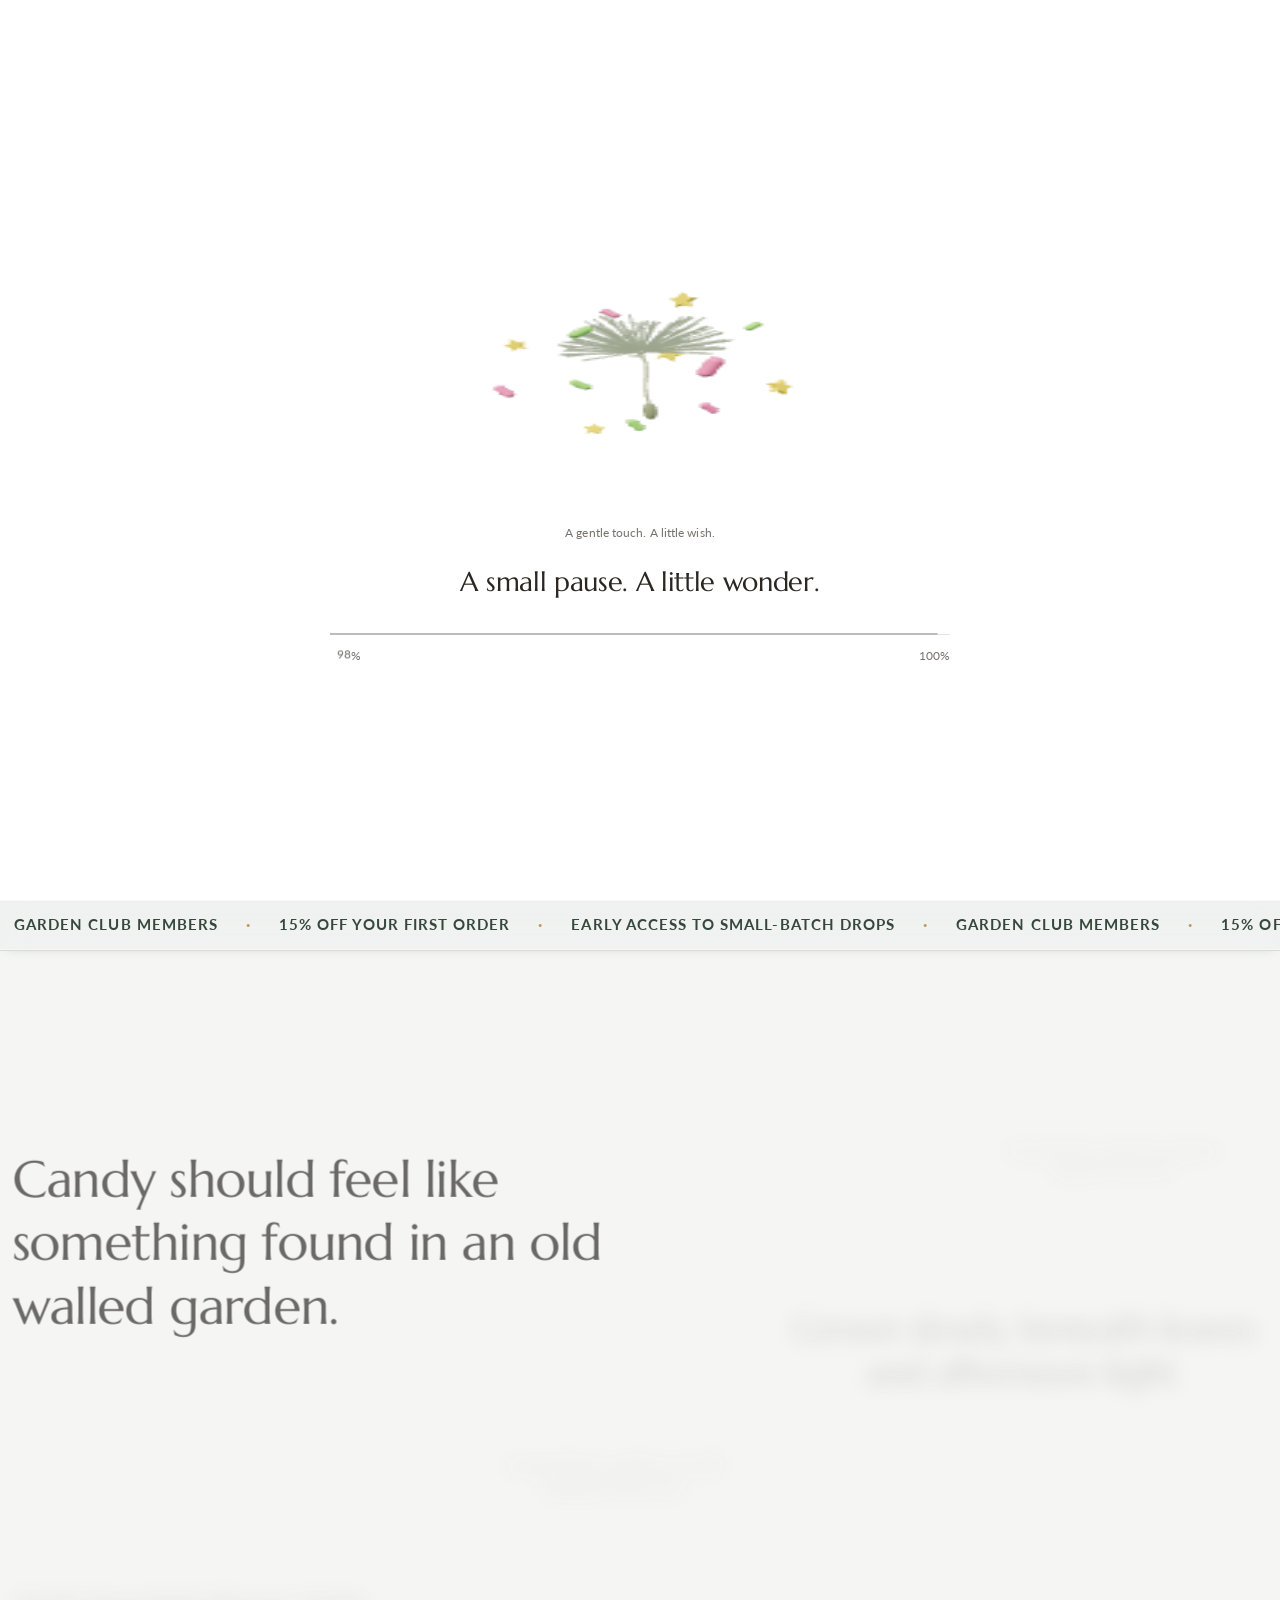
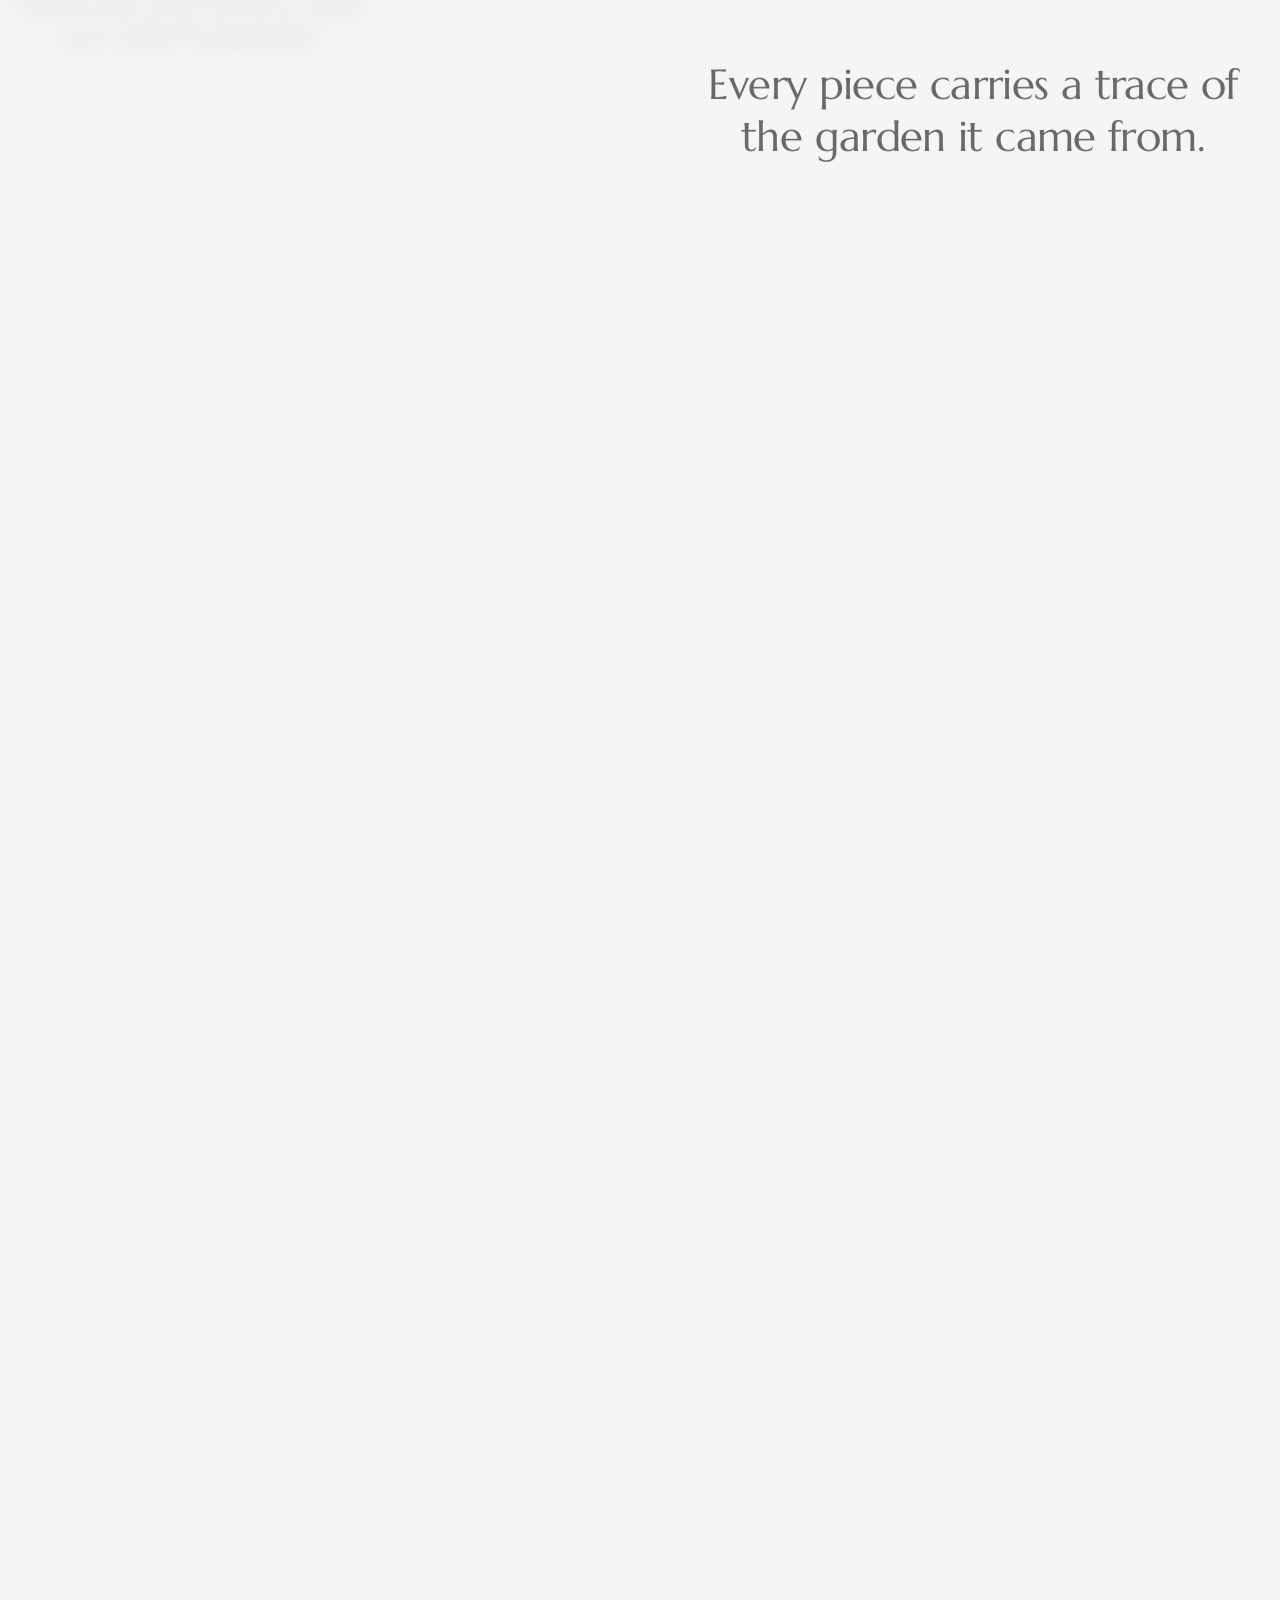
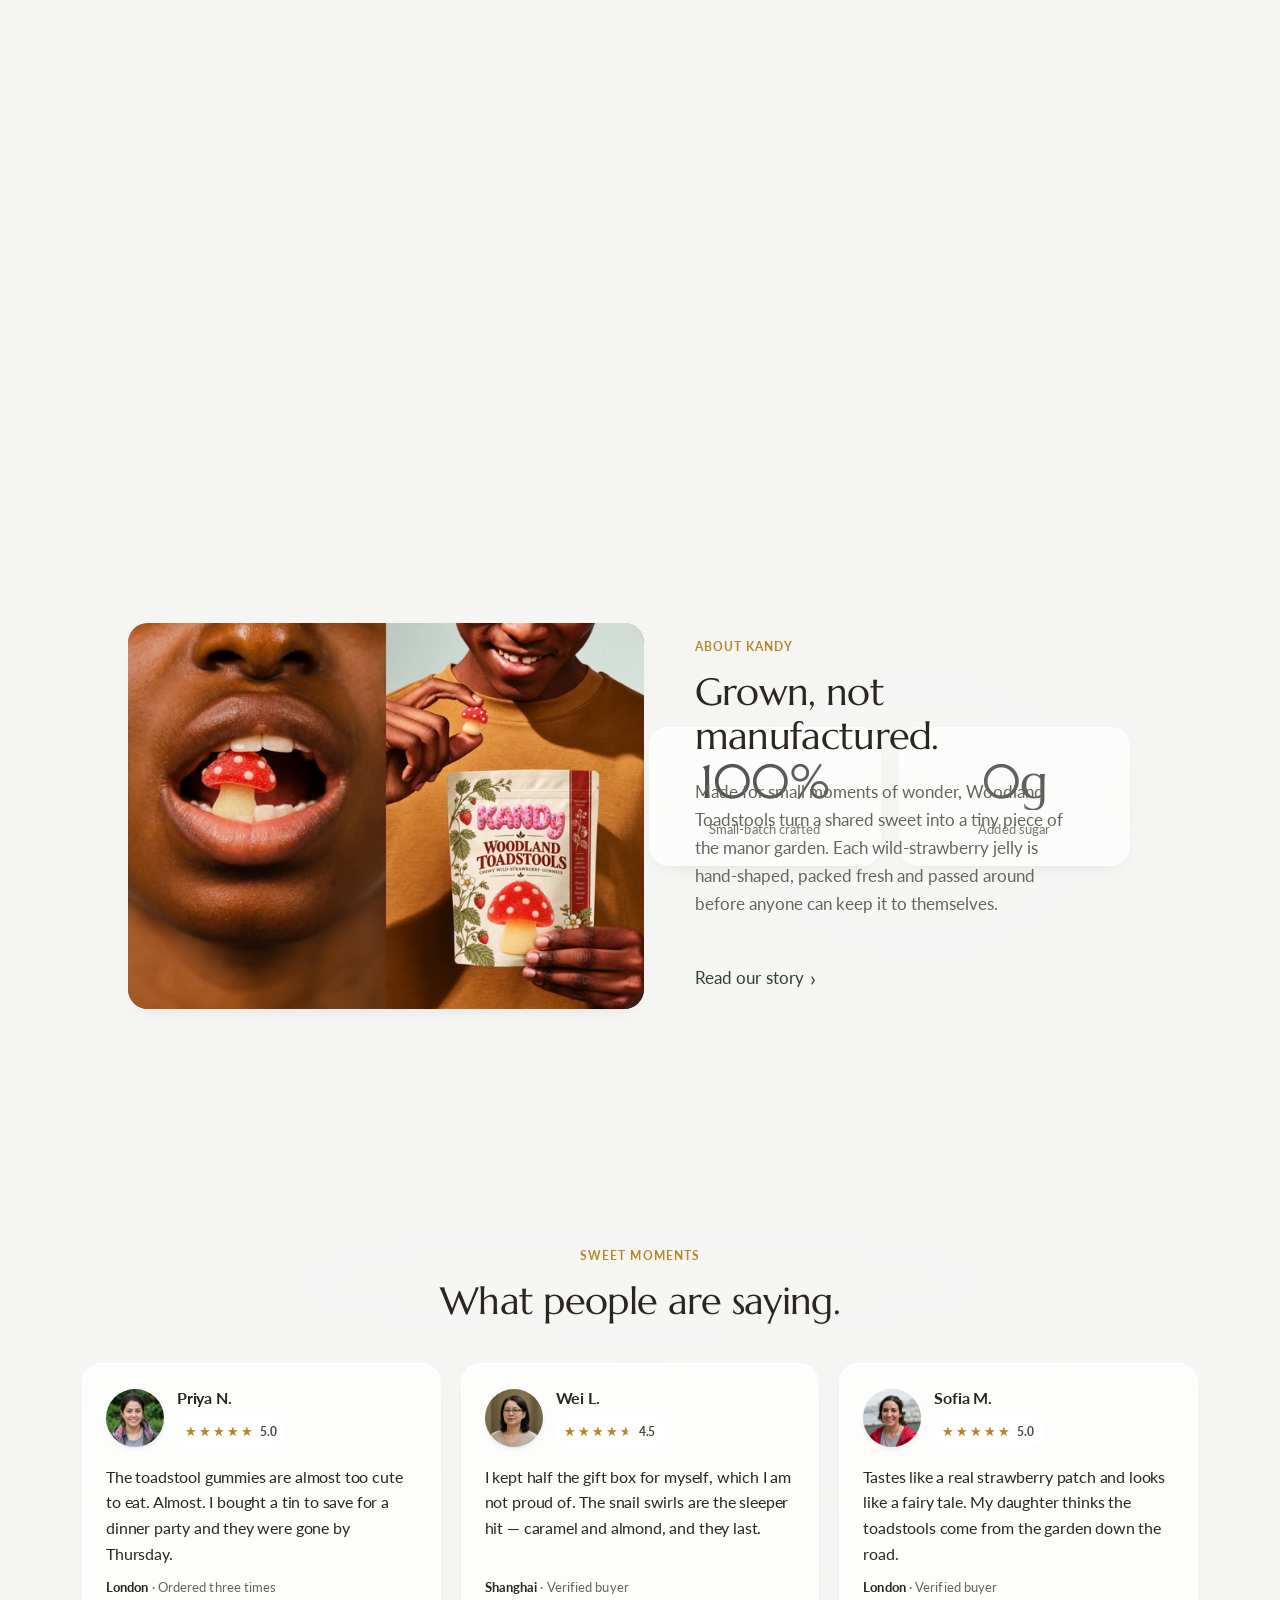
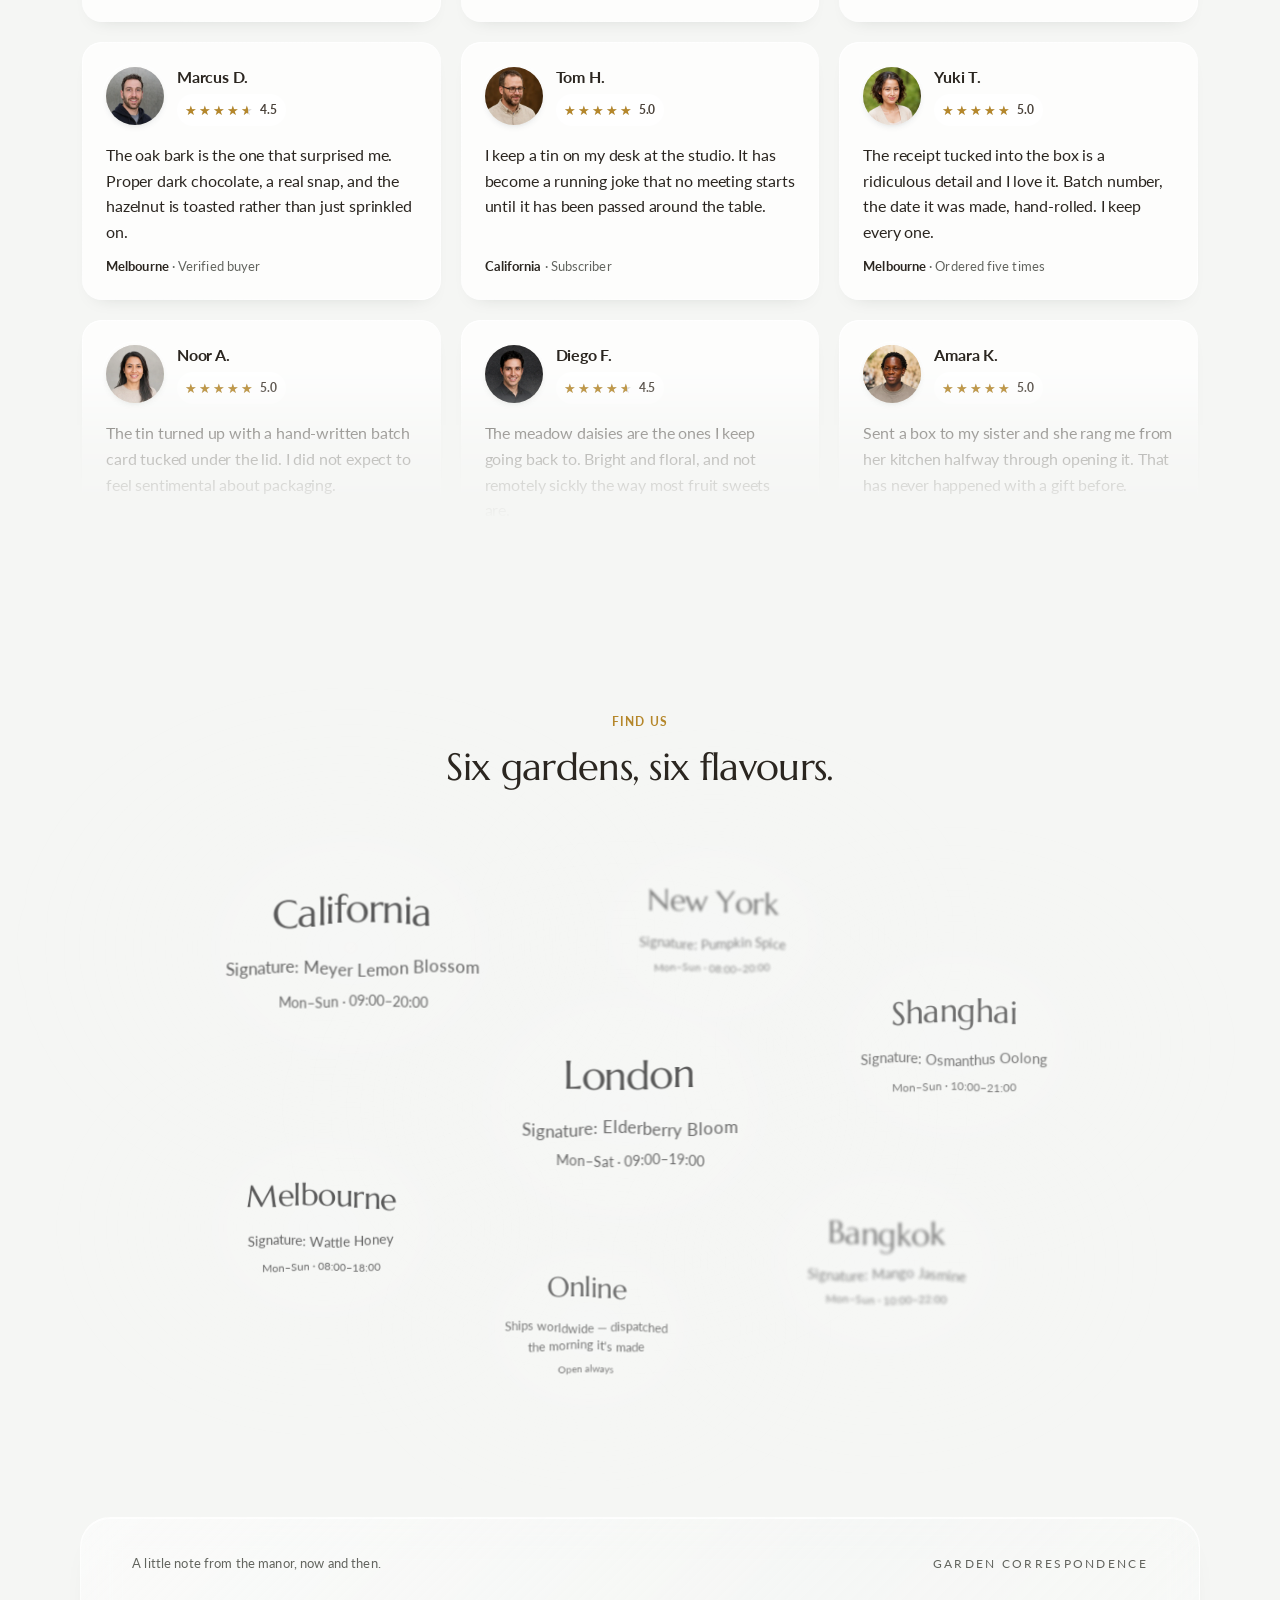
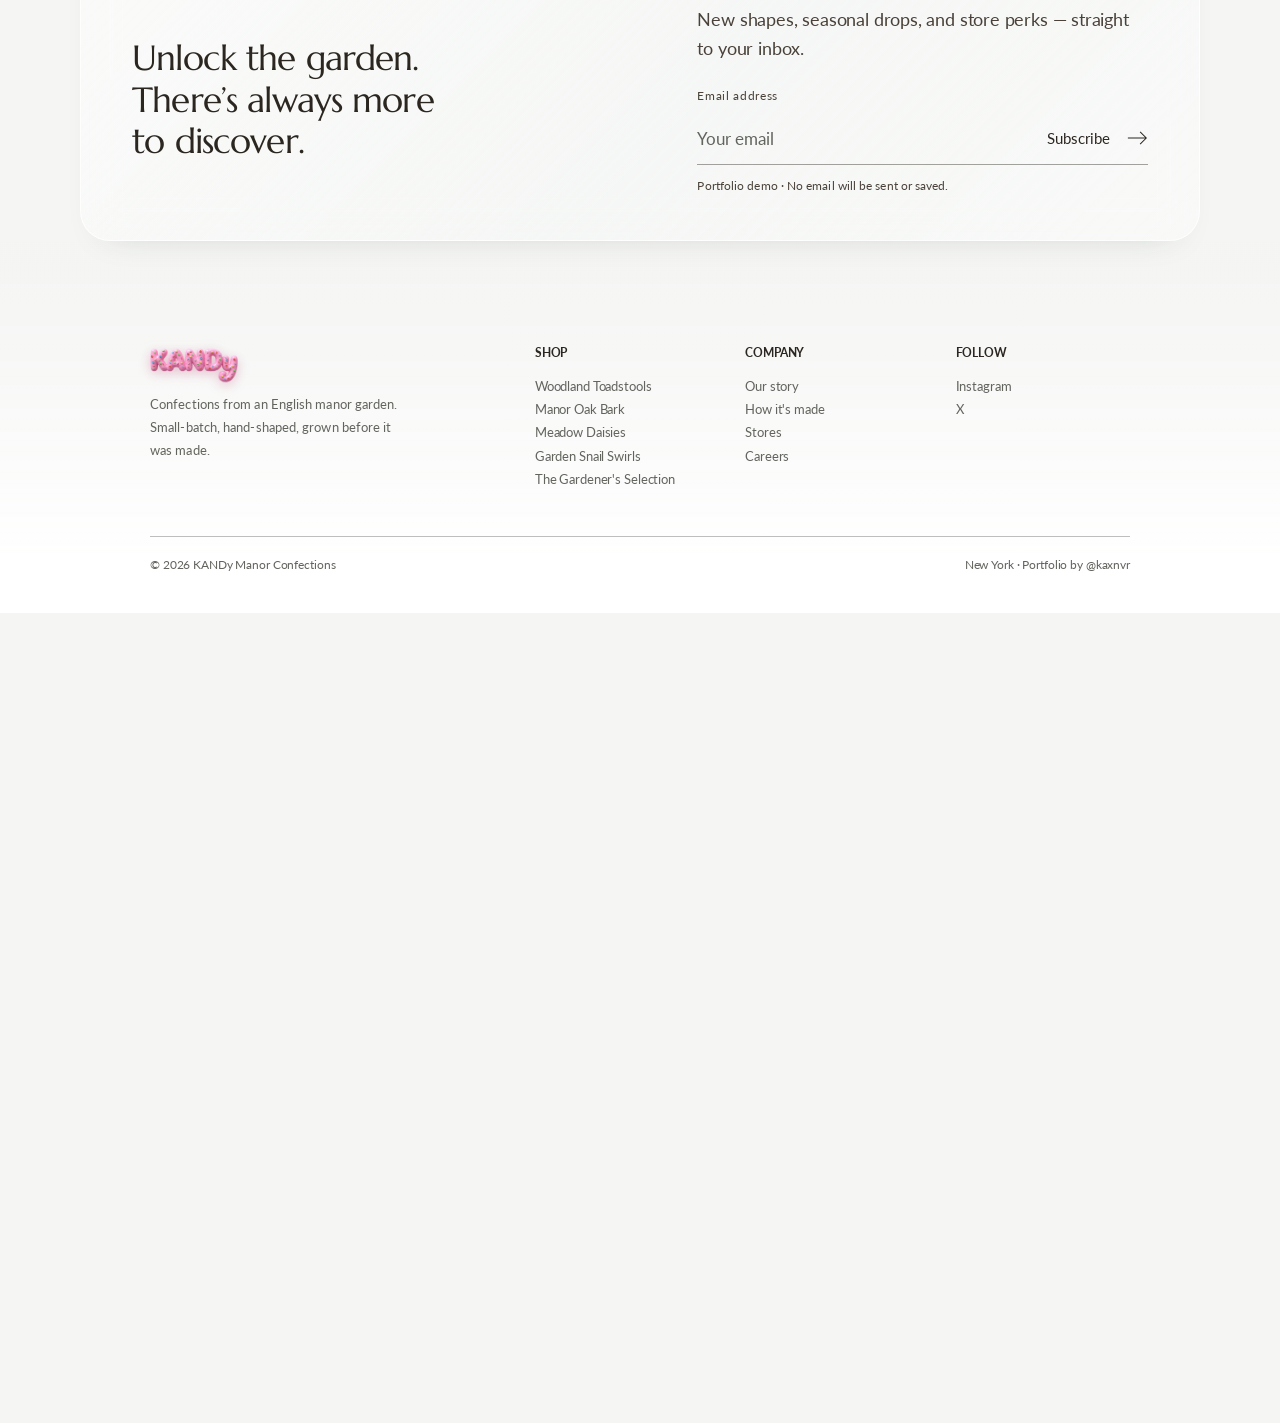
==== commit 521a6c38: "Refresh phone hero module cache for centred framing" ====
--- a/Website/design-a-receipt.html
+++ b/Website/design-a-receipt.html
@@ -3381,7 +3381,7 @@
 // Start both dependency graphs together, but contain a failed download or a
 // synchronous WebGL startup error. Neither may strand the real loader at 98%.
 const sceneSources = Promise.allSettled([
-  import('./hero-meadow.js?v=20261008-phone-orientation-2'),
+  import('./hero-meadow.js?v=20261013-phone-centre-8469d10'),
   import('./kandy-letter-fall.js?v=performance-2')
 ]);
 
--- a/Website/assets/phone-layout.css
+++ b/Website/assets/phone-layout.css
@@ -2,7 +2,7 @@
 html[data-kandy-phone="true"] {
   --gutter:clamp(20px,5vw,28px);
   --chapter-gap:64px;
-  scroll-padding-top:80px;
+  /* Sections already reserve the fixed navigation with scroll-margin. */
 }
 html[data-kandy-phone="true"] #hero { height:min(100svh,180vw); min-height:560px; }
 html[data-kandy-phone="true"] #letterFallGL { display:none; }
@@ -83,7 +83,7 @@
 html[data-kandy-phone="true"] #stores .flavour { font-size:13px; margin-top:10px; }
 html[data-kandy-phone="true"] #stores .hours { font-size:12px; }
 @media (orientation:landscape) {
-  html[data-kandy-phone="true"] #hero { height:100svh; min-height:360px; }
+  html[data-kandy-phone="true"] #hero { height:100svh; min-height:0; }
   html[data-kandy-phone="true"] #hero .hero-tagline { bottom:max(16px,env(safe-area-inset-bottom)); }
   html[data-kandy-phone="true"] #hero .hero-copy .lead { font-size:15px; line-height:1.4; transform:none; }
   html[data-kandy-phone="true"] #hero .hero-cta { margin-top:10px; transform:none; }
--- a/Website/assets/phone-cards.css
+++ b/Website/assets/phone-cards.css
@@ -134,3 +134,13 @@
   html[data-kandy-phone='true'] #pdp .pdp-name { font-size:27px; }
   html[data-kandy-phone='true'] #pdp .pdp-buy { gap:8px 12px; margin-top:12px; padding-top:10px; }
 }
+
+/* The bag uses the same touch target size as the product card. It can scroll
+   on short screens while the native dialog keeps the page behind it still. */
+html[data-kandy-phone='true'] .demo-bag-close { width:44px; height:44px; }
+html[data-kandy-phone='true'] .demo-bag-quantity button {
+  min-width:44px; min-height:44px; height:44px;
+}
+html[data-kandy-phone='true'] .demo-bag-quantity .demo-bag-remove {
+  min-height:44px; padding-inline:8px;
+}
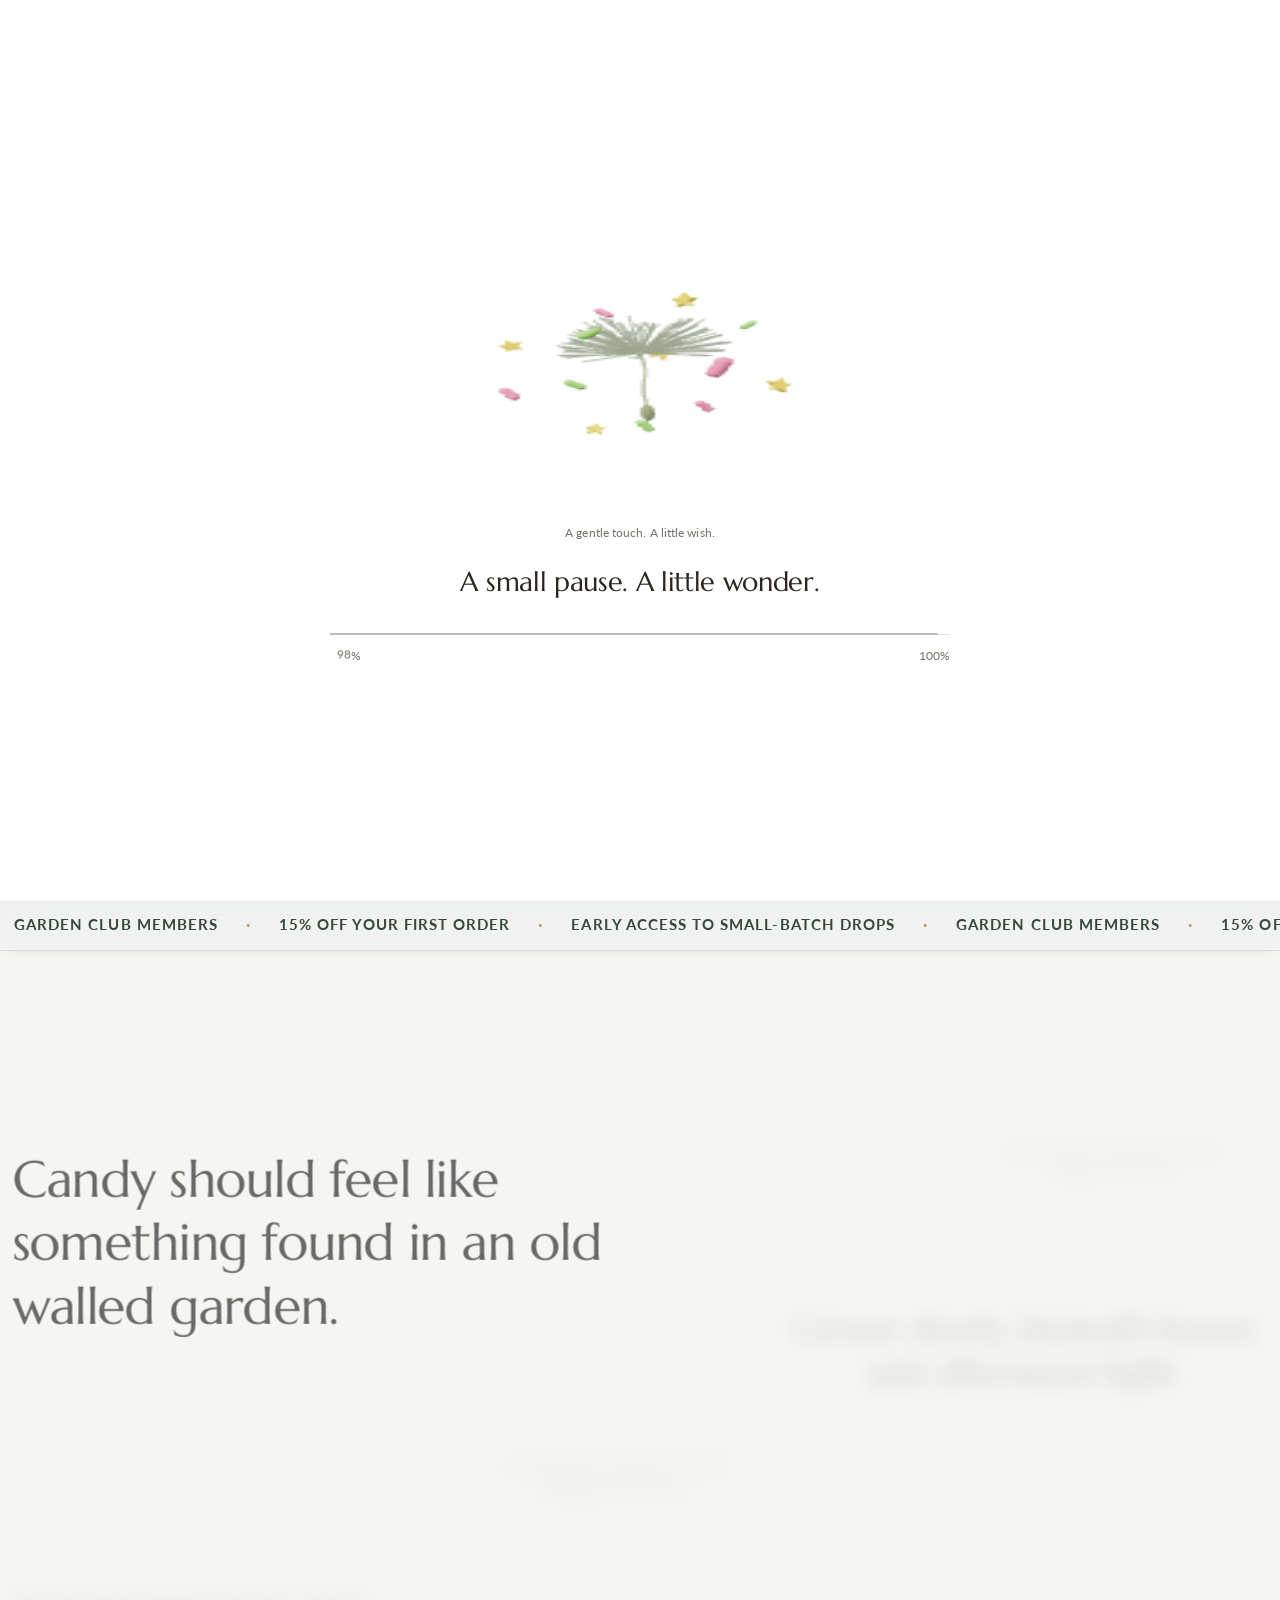
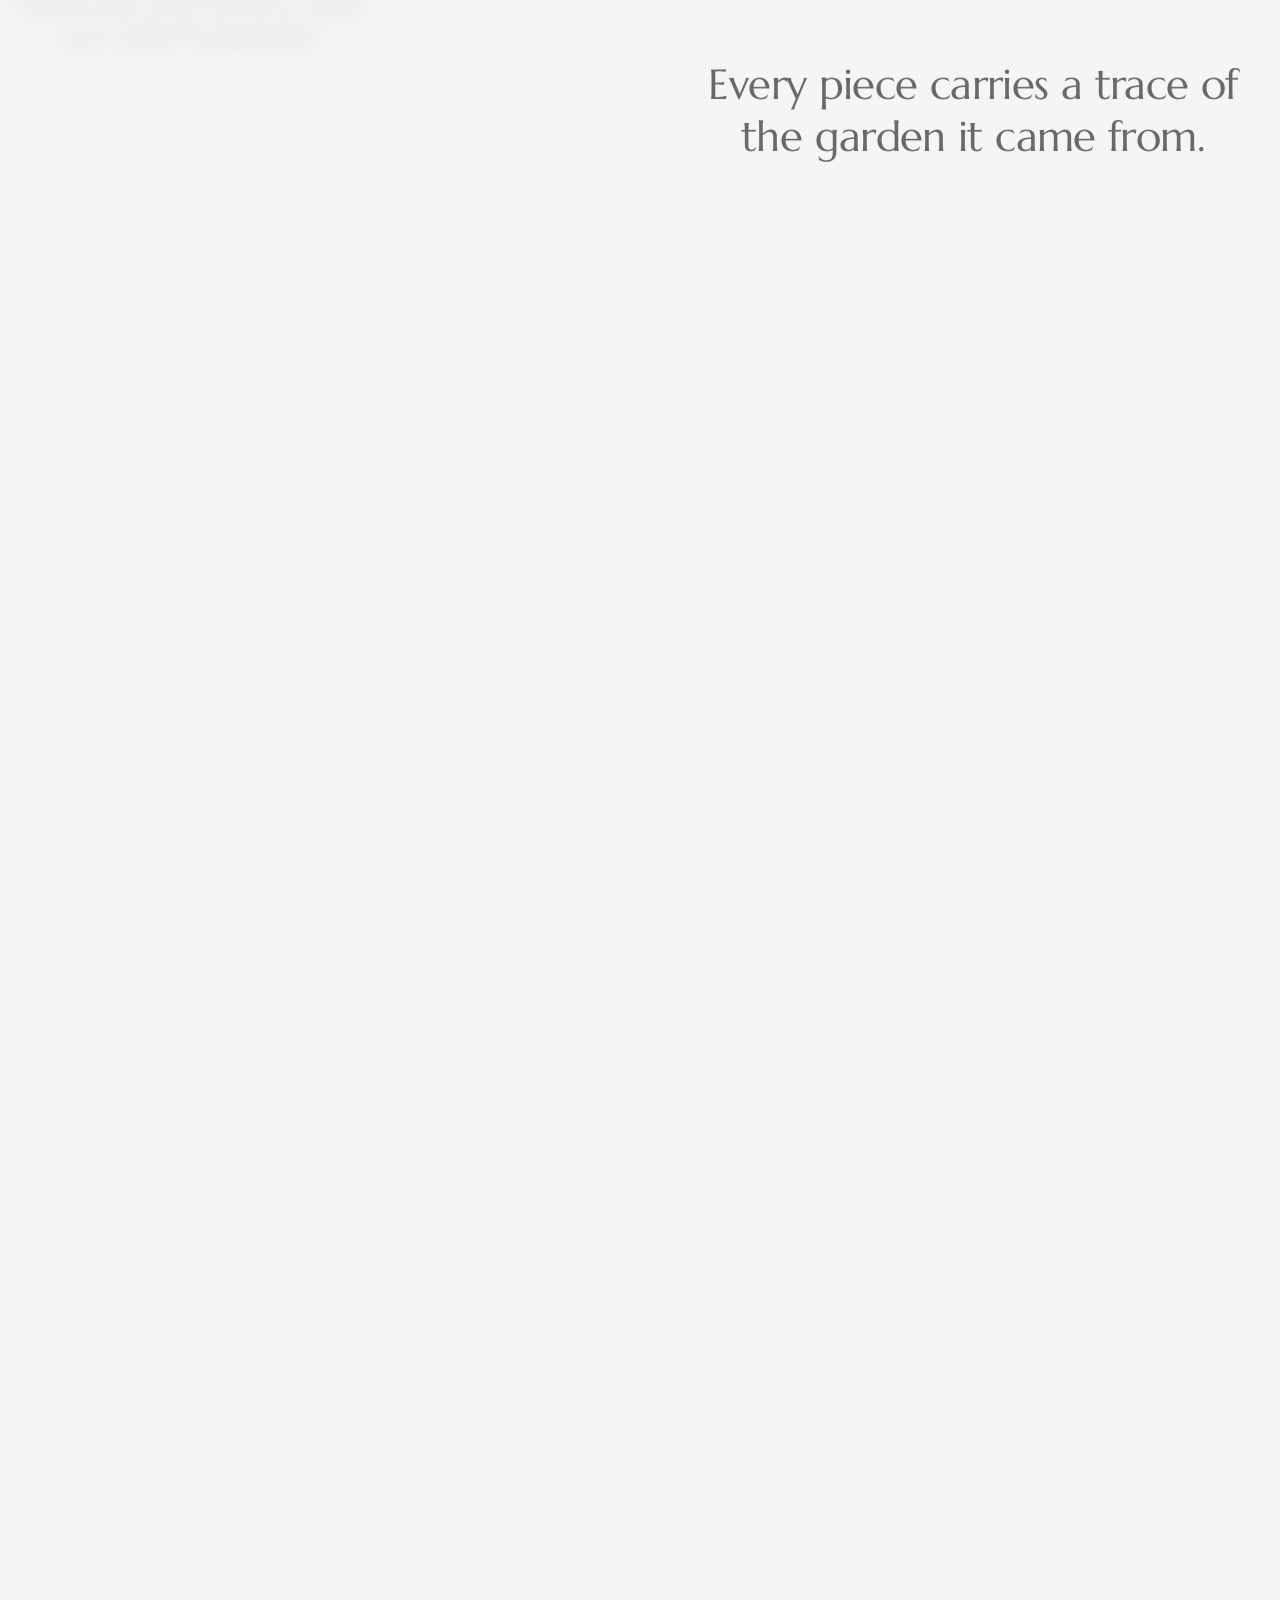
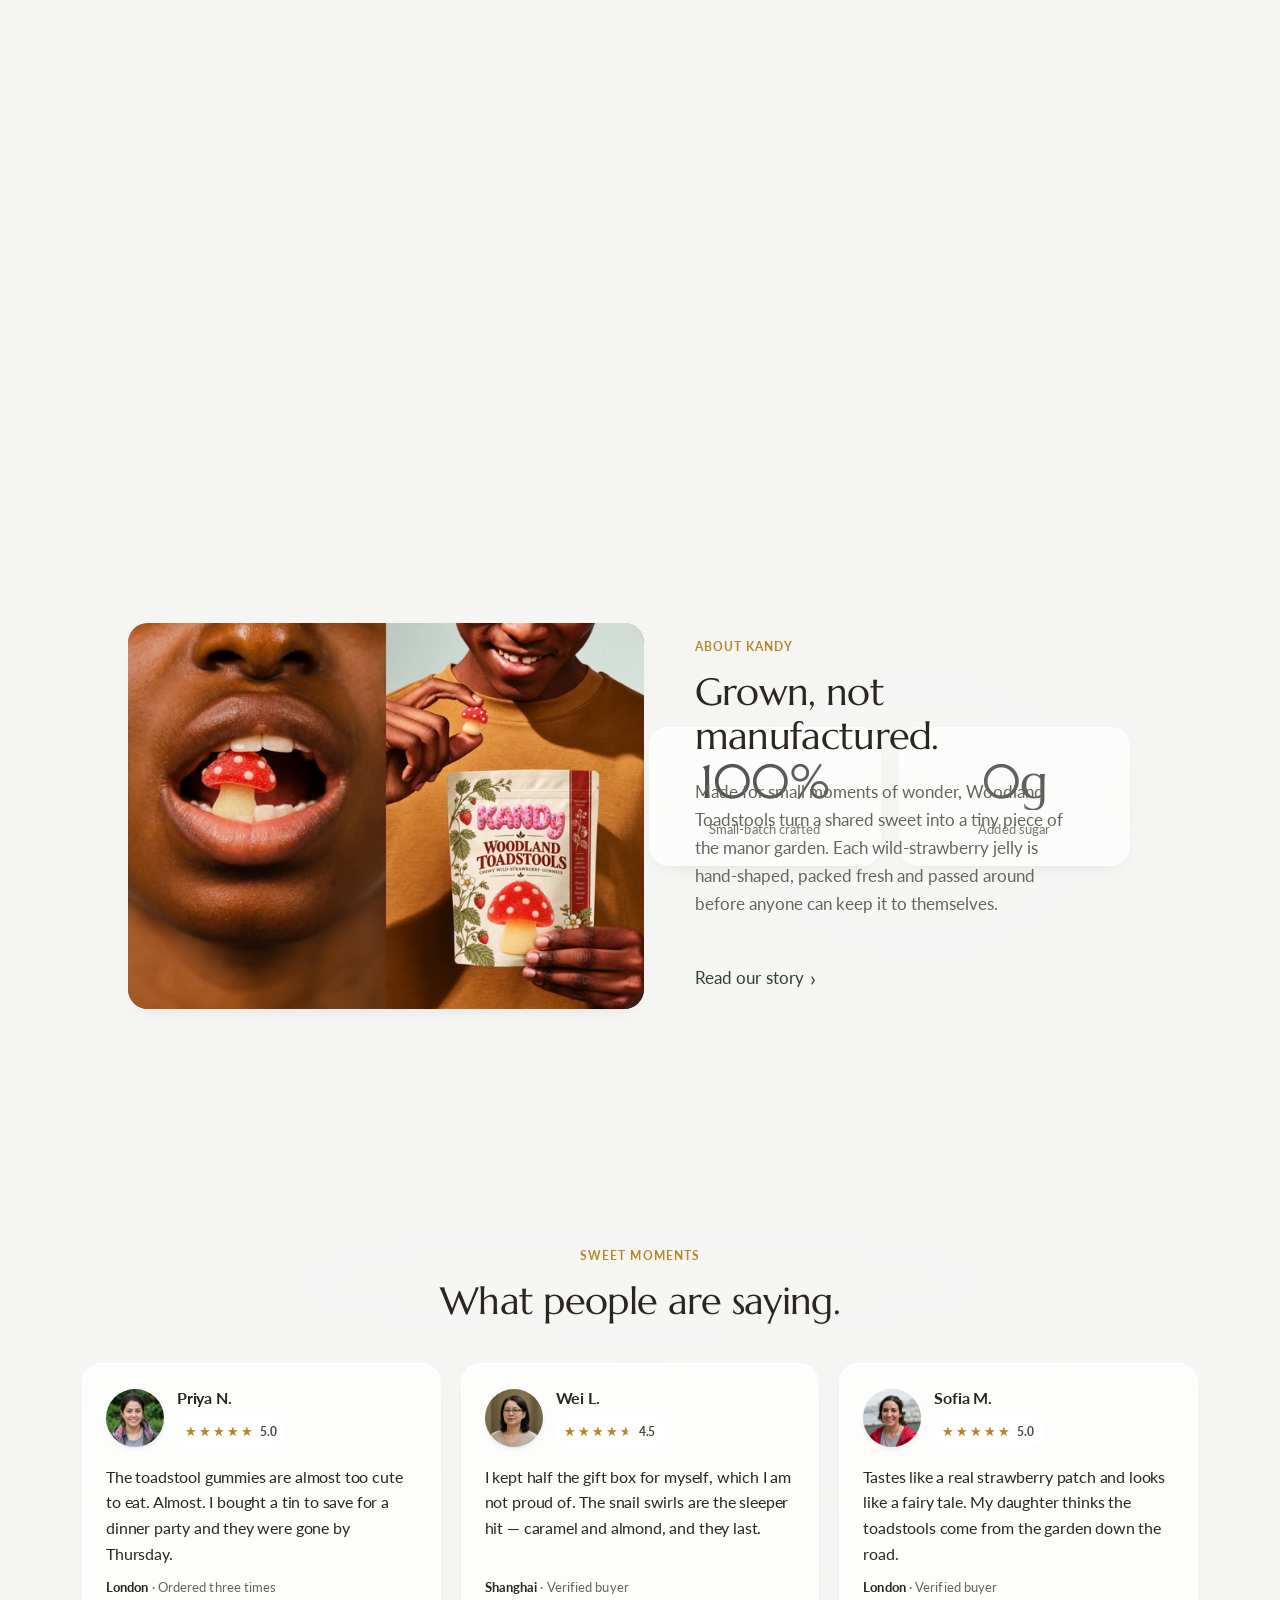
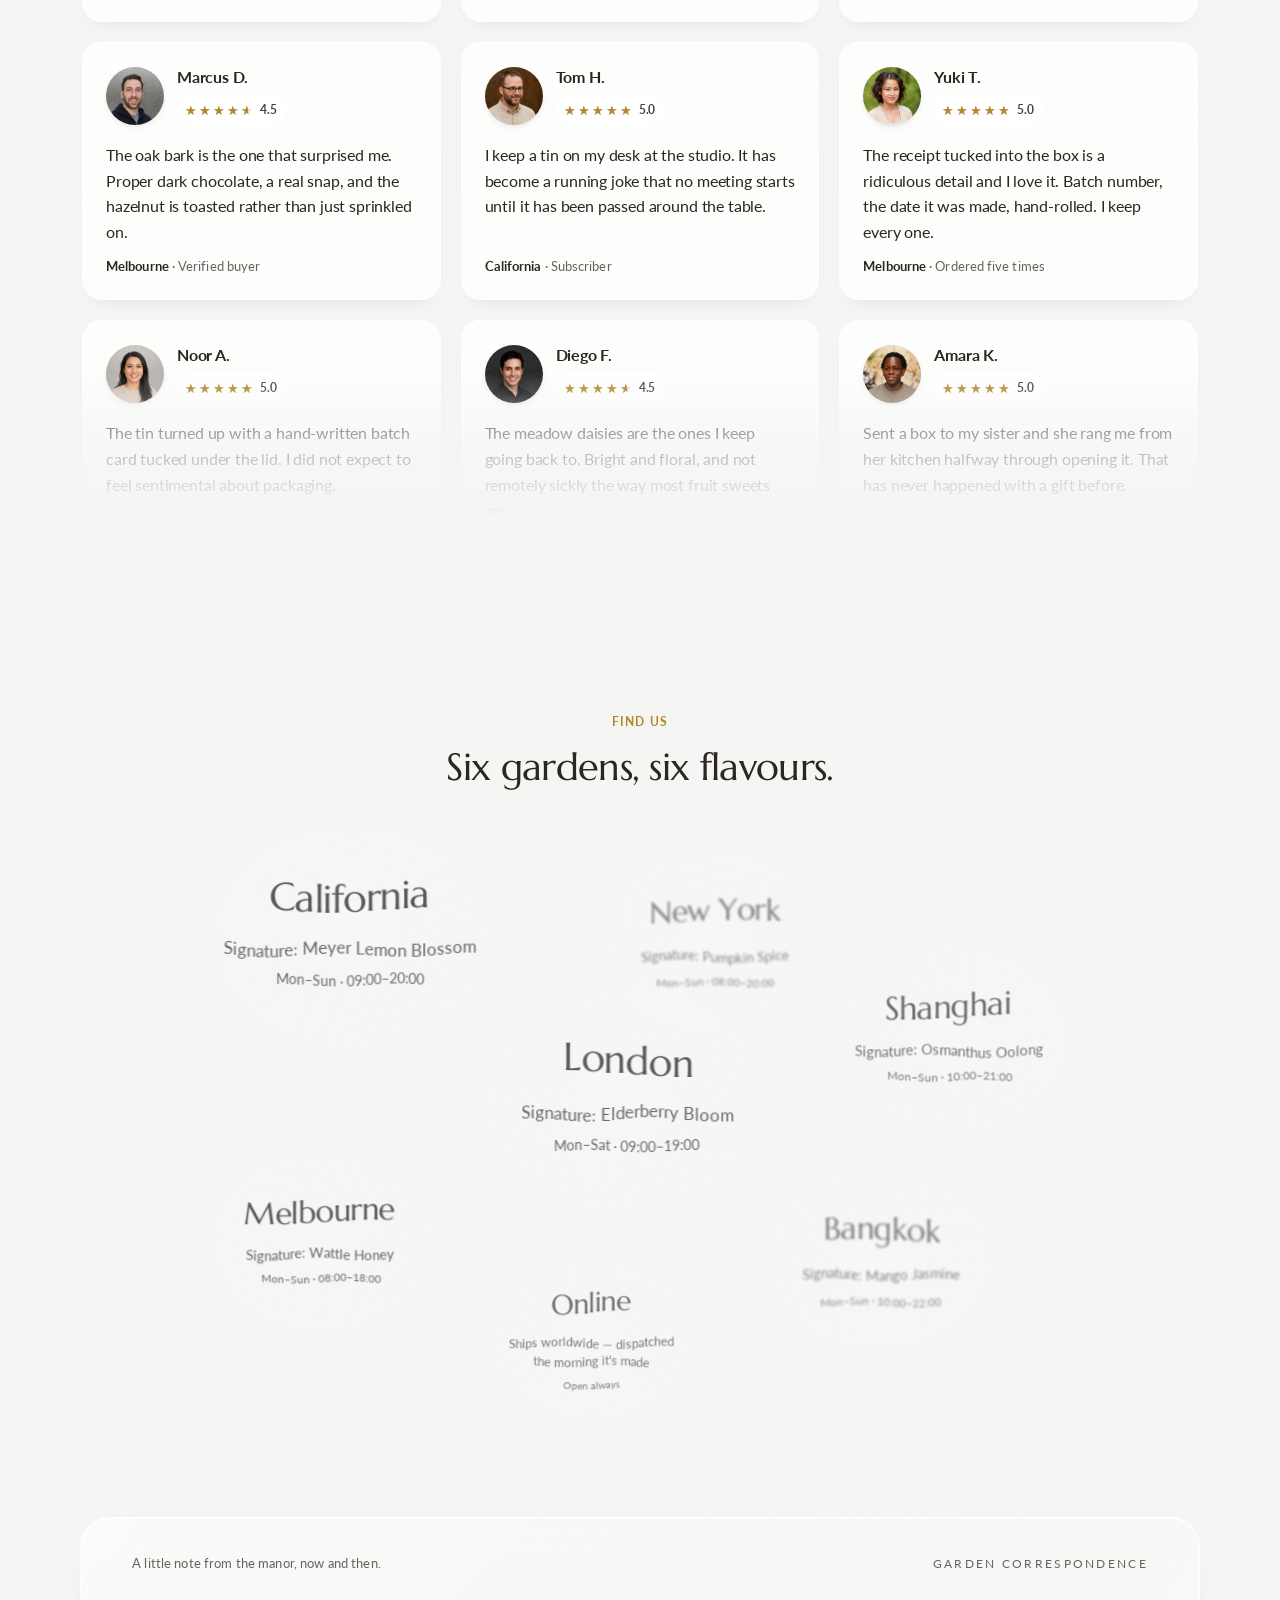
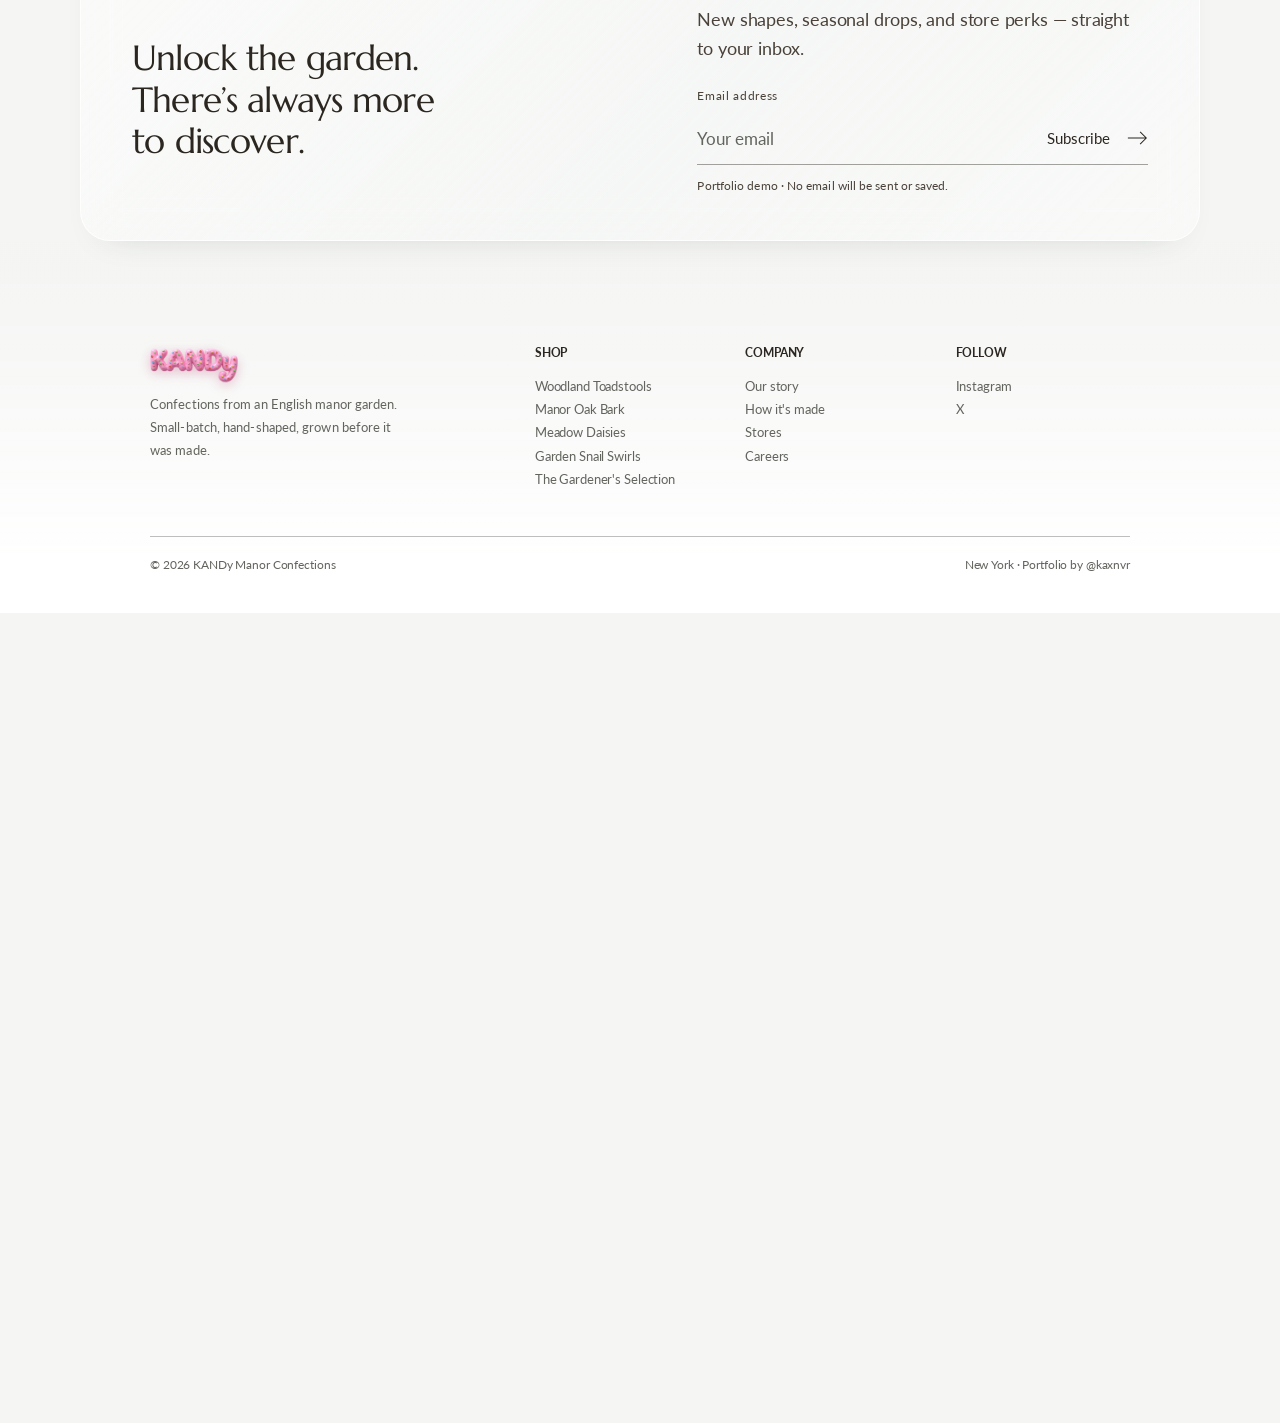
==== commit 0189b23f: "Remove the mission copy chapter from phone flow" ====
--- a/Website/design-a-receipt.html
+++ b/Website/design-a-receipt.html
@@ -1632,7 +1632,7 @@
 <link rel="stylesheet" href="./assets/responsive-layout.css?v=20261008-phone-landscape-2">
 <script defer src="./assets/responsive-layout.js?v=20260928-1"></script>
 <link rel="stylesheet" href="./assets/portfolio-demo.css?v=20261008-1">
-<link rel="stylesheet" href="./assets/phone-layout.css?v=20261011-1">
+<link rel="stylesheet" href="./assets/phone-layout.css?v=20261013-no-mission-1">
 <link rel="stylesheet" href="./assets/phone-cards.css?v=20261011-1">
 <script defer src="./assets/phone-cards.js?v=20261011-1"></script>
 </head>
@@ -2389,7 +2389,7 @@
   <p class="demo-bag-status" id="demoBagStatus" role="status" aria-atomic="true"></p>
 </dialog>
 <script src="./assets/portfolio-demo.js?v=20261008-1"></script>
-<script src="./garden-journey.js?v=20261001-short-desktop-1"></script>
+<script src="./garden-journey.js?v=20261013-phone-mission-anchor-1"></script>
 <script src="./assets/stores-mist.js?v=20260920-3"></script>
 <script>
   var nav = document.getElementById('nav');
@@ -3598,9 +3598,12 @@
 // Keep it asleep while the hero still covers the whole viewport.
 await garden.ready;
 const missionEntrance = document.getElementById('missionStory');
+const phoneGardenEntrance = document.getElementById('tray');
 let gardenPausedForHero;
 function syncGardenEntrance() {
-  const shouldPause = missionEntrance.getBoundingClientRect().top > innerHeight - 24;
+  // The phone skips the mission chapter; measure its next visible section.
+  const entrance = window.KandyPhoneProfile.matches ? phoneGardenEntrance : missionEntrance;
+  const shouldPause = entrance.getBoundingClientRect().top > innerHeight - 24;
   if (shouldPause === gardenPausedForHero) return;
   gardenPausedForHero = shouldPause;
   garden.setPaused?.(shouldPause);
--- a/Website/assets/phone-layout.css
+++ b/Website/assets/phone-layout.css
@@ -6,28 +6,10 @@
 }
 html[data-kandy-phone="true"] #hero { height:min(100svh,180vw); min-height:560px; }
 html[data-kandy-phone="true"] #letterFallGL { display:none; }
+/* Remove the whole editorial chapter from phone flow, including its pin runway.
+   The original sentences and desktop choreography remain in the document. */
 html[data-kandy-phone="true"] #missionStory {
-  height:auto !important; min-height:0; padding:44px var(--gutter) 40px;
-  margin:0; overflow:visible;
-}
-html[data-kandy-phone="true"] #missionStory .mission-pin {
-  position:relative; top:auto; height:auto; min-height:0; display:block;
-}
-html[data-kandy-phone="true"] #missionStory .mission-copy {
-  height:auto; min-height:0; max-height:none; max-width:34ch; margin:0 auto;
-  padding:0; display:grid; gap:15px; transform:none;
-}
-html[data-kandy-phone="true"] #missionStory .mission-line {
-  display:block; position:static; inset:auto; width:auto; max-width:none;
-  margin:0; font-size:clamp(19px,5.1vw,23px); line-height:1.3;
-  text-align:left; transform:none !important; filter:none !important;
-  opacity:1 !important; color:var(--ink-2); transition:none;
-}
-html[data-kandy-phone="true"] #missionStory .mission-line:first-child {
-  font-size:clamp(25px,6.7vw,31px); line-height:1.14; color:var(--ink);
-}
-html[data-kandy-phone="true"] #missionStory .mission-line:nth-child(n+5) {
-  font-size:15px; line-height:1.45; color:var(--ink-3);
+  display:none; height:0 !important; min-height:0; margin:0; padding:0;
 }
 html[data-kandy-phone="true"] #tray.tray-sec {
   margin-top:0; padding:0 var(--gutter) 48px;
@@ -88,7 +70,6 @@
   html[data-kandy-phone="true"] #hero .hero-copy .lead { font-size:15px; line-height:1.4; transform:none; }
   html[data-kandy-phone="true"] #hero .hero-cta { margin-top:10px; transform:none; }
   html[data-kandy-phone="true"] #hero .scroll-hint { display:none; }
-  html[data-kandy-phone="true"] #missionStory .mission-copy { max-width:56ch; }
   html[data-kandy-phone="true"] #stores .air-field { grid-template-columns:repeat(3,minmax(0,1fr)); }
   html[data-kandy-phone="true"] #stores .air-node:last-of-type { grid-column:1 / -1; }
 }
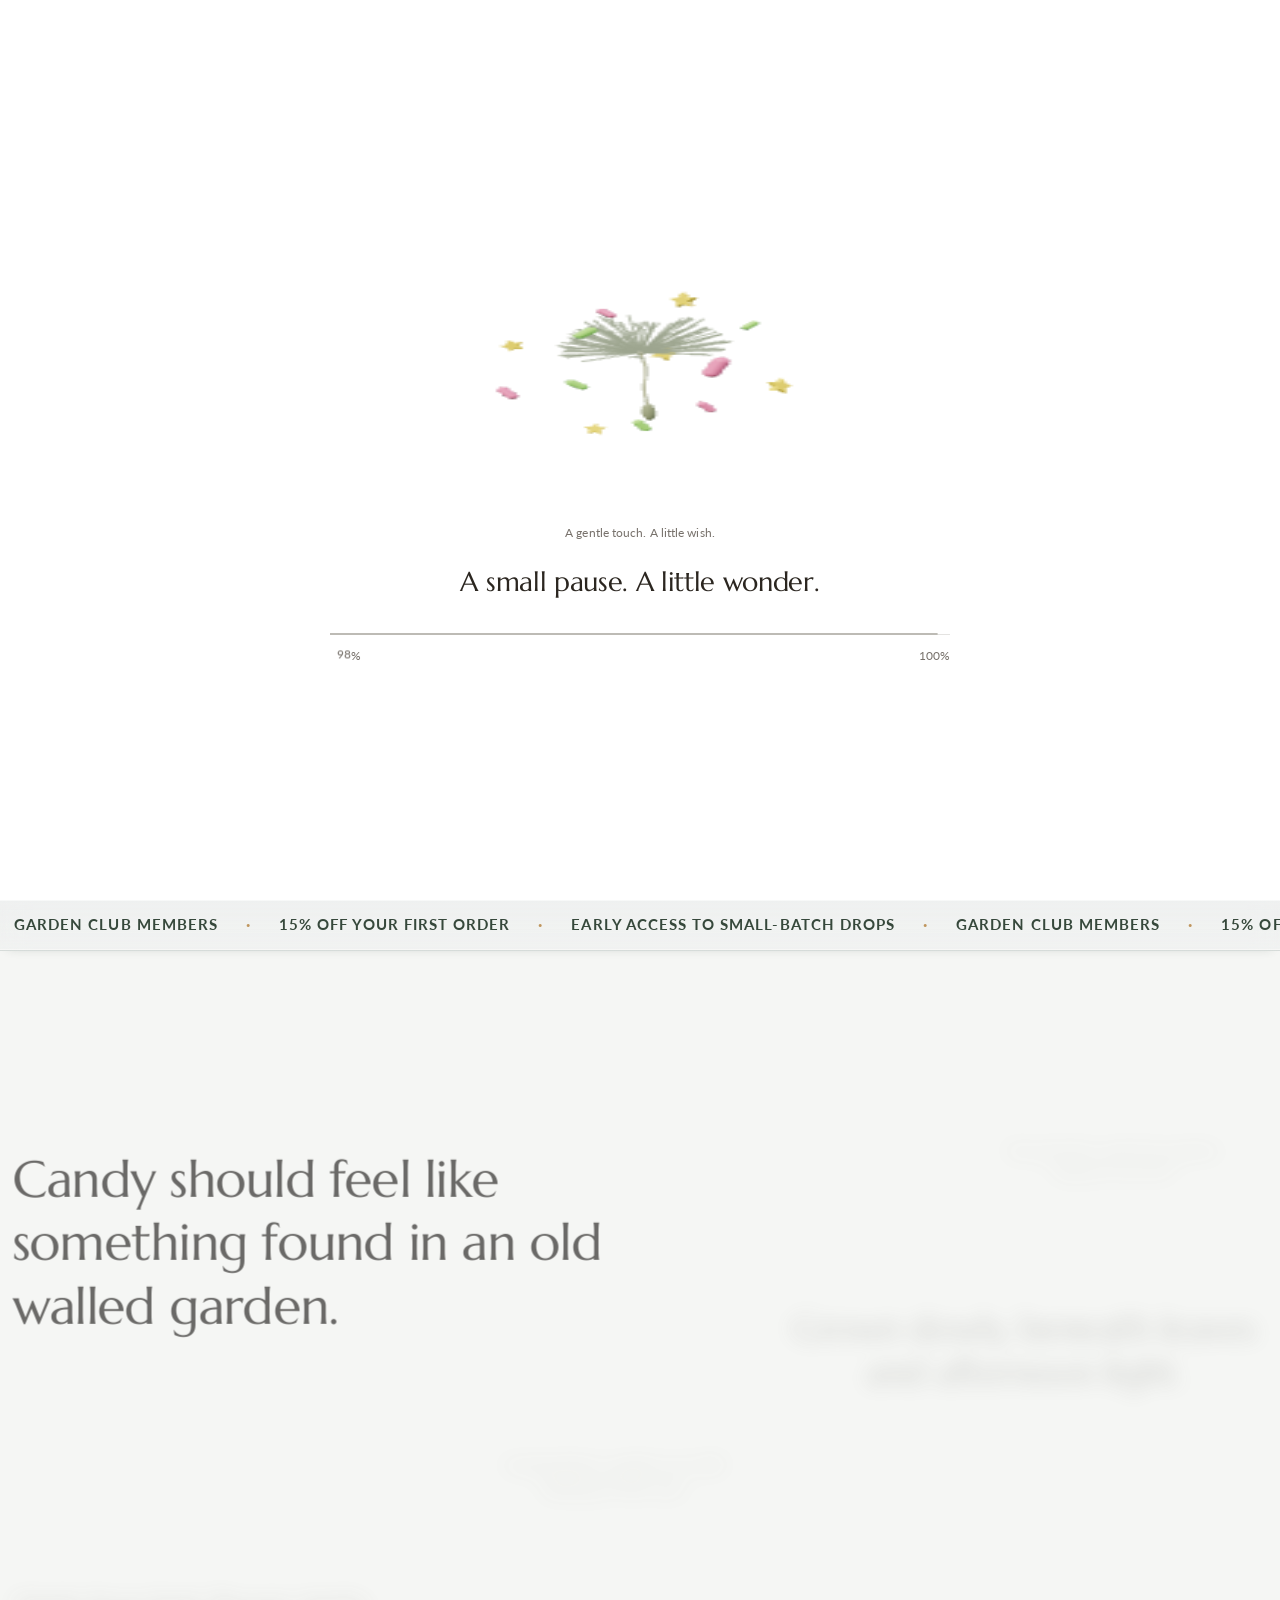
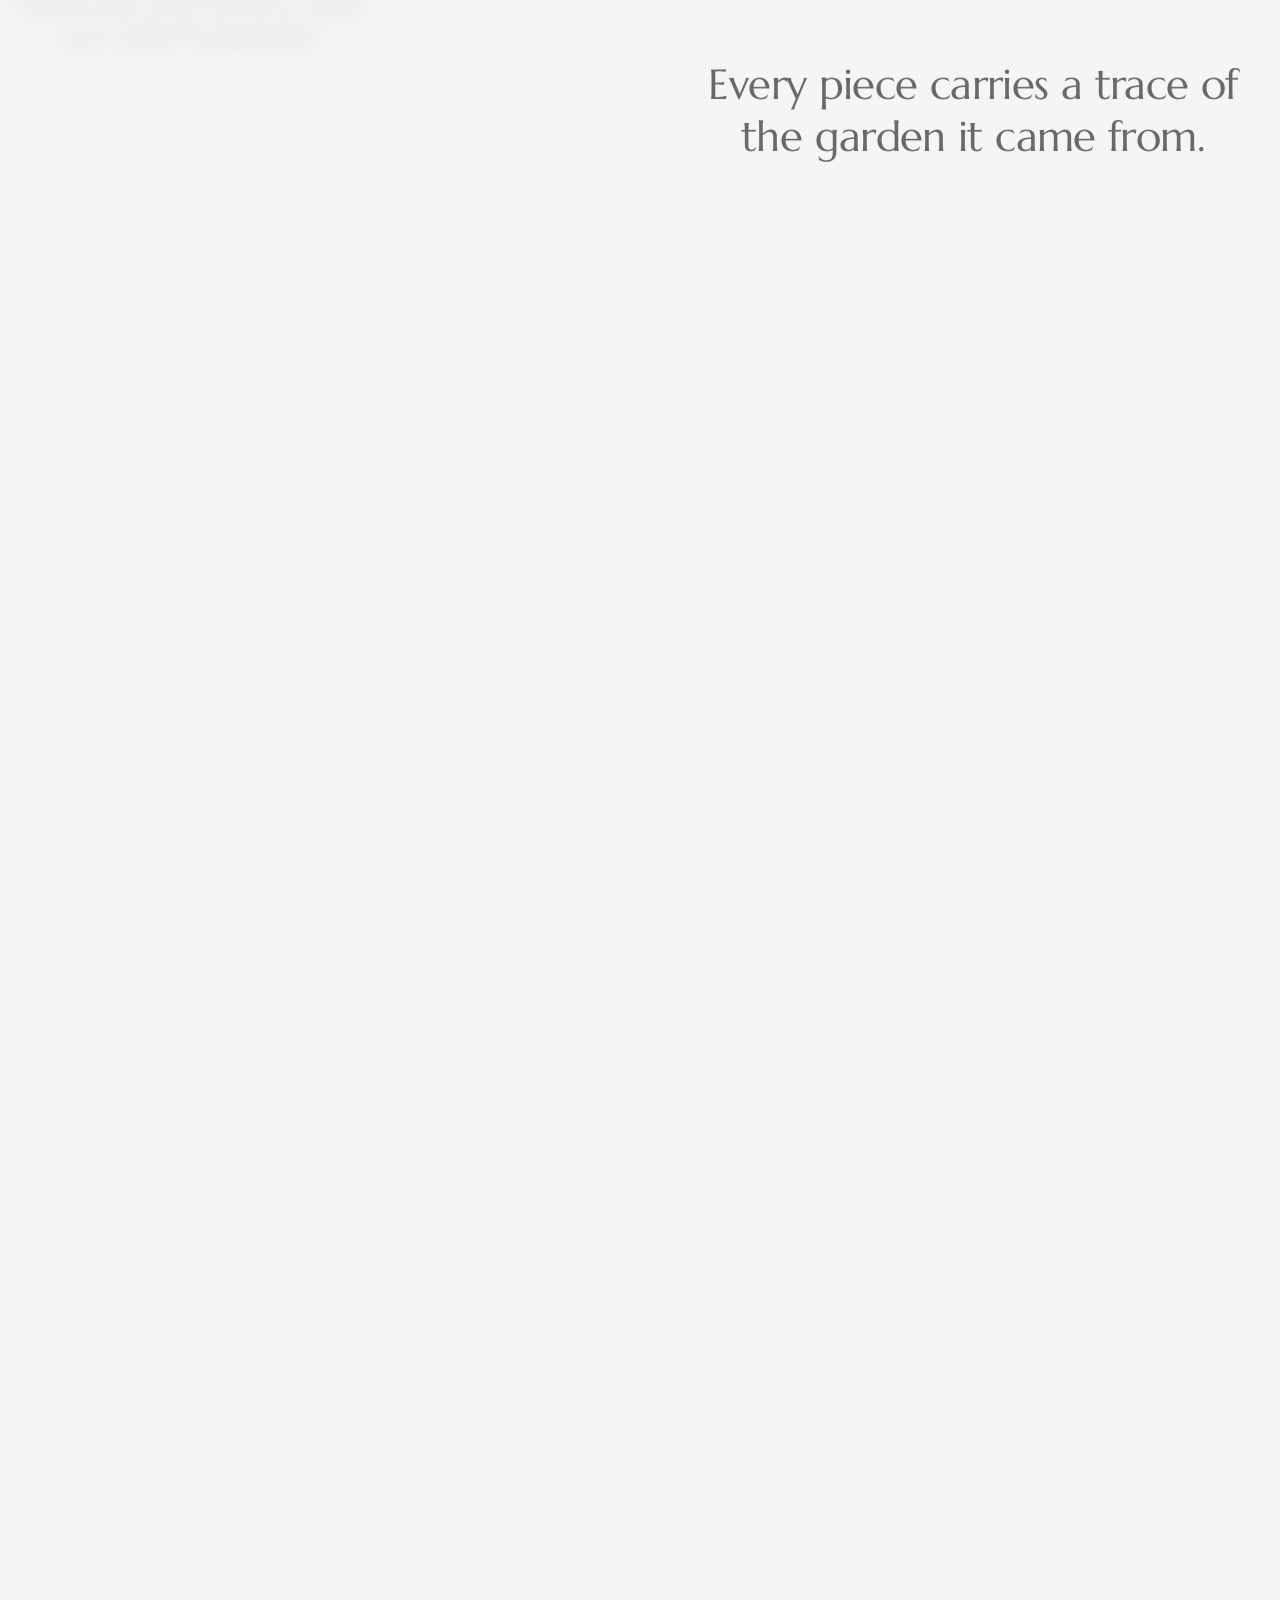
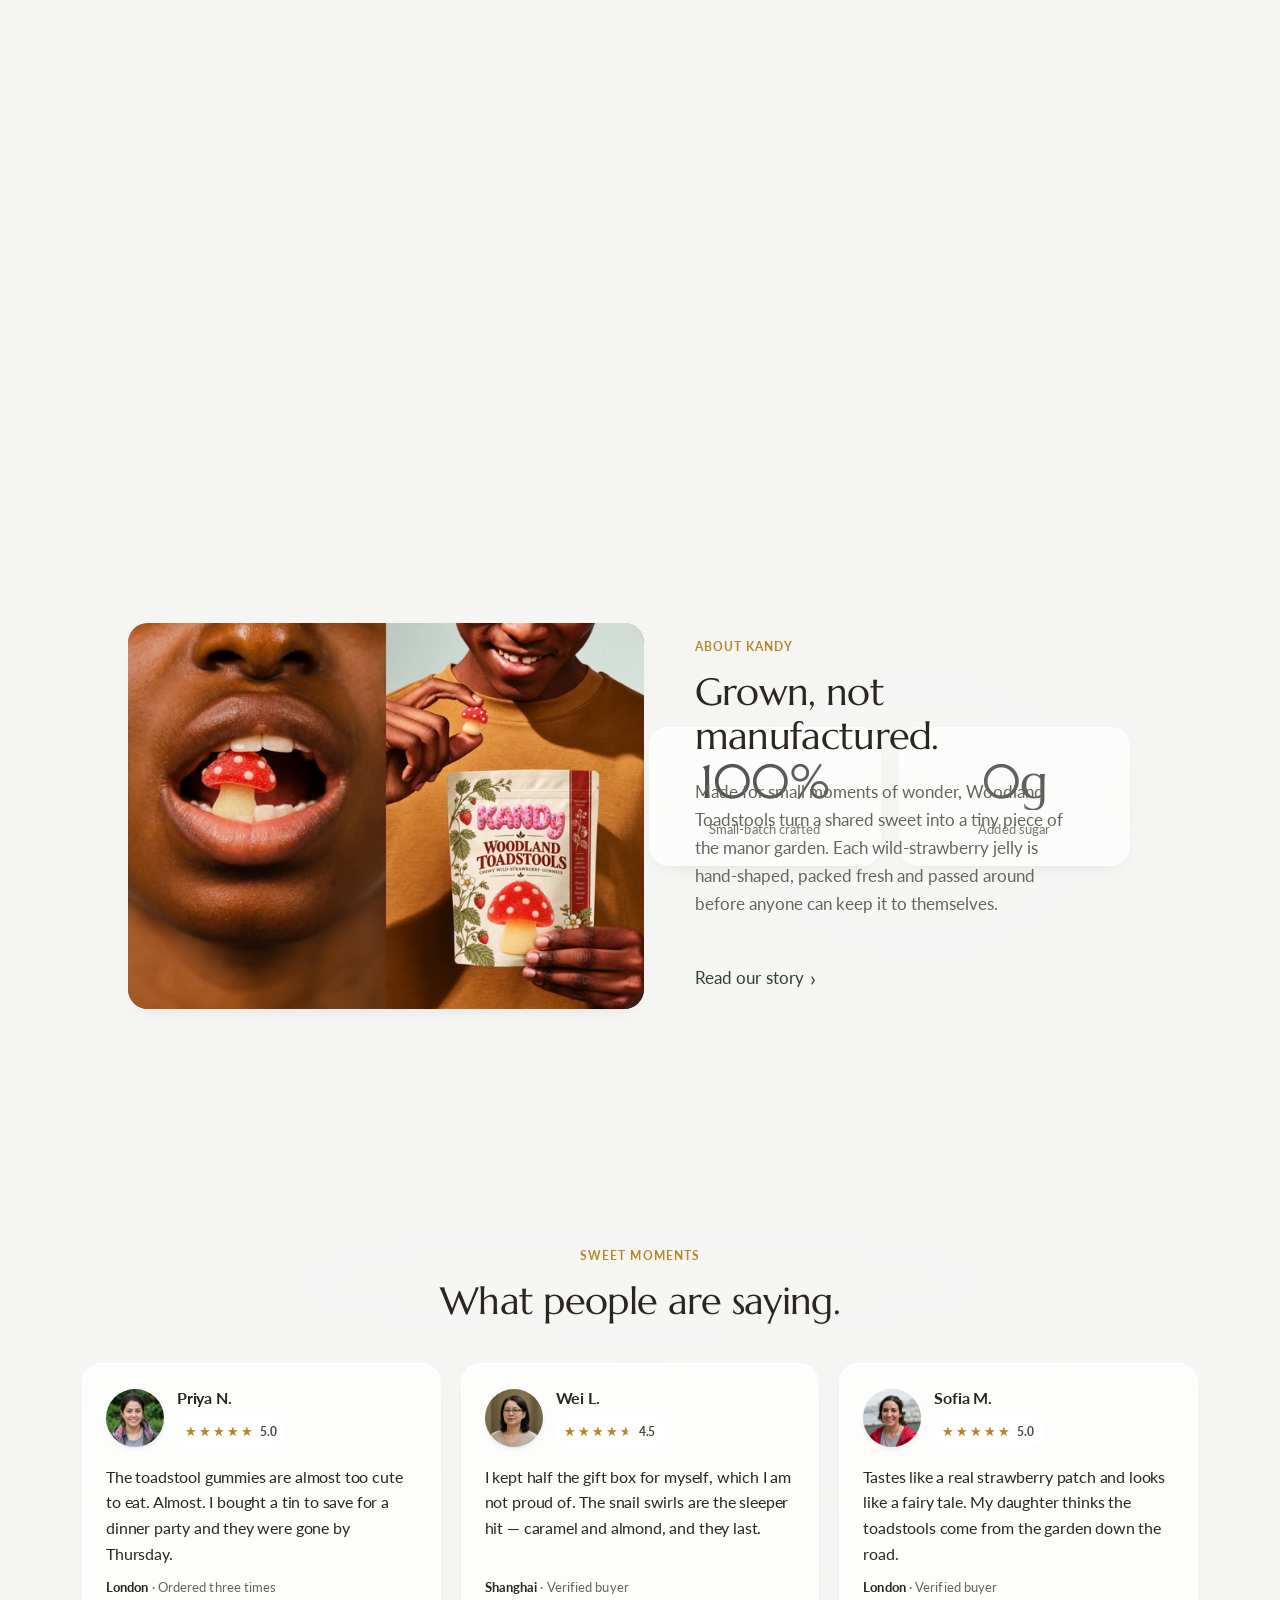
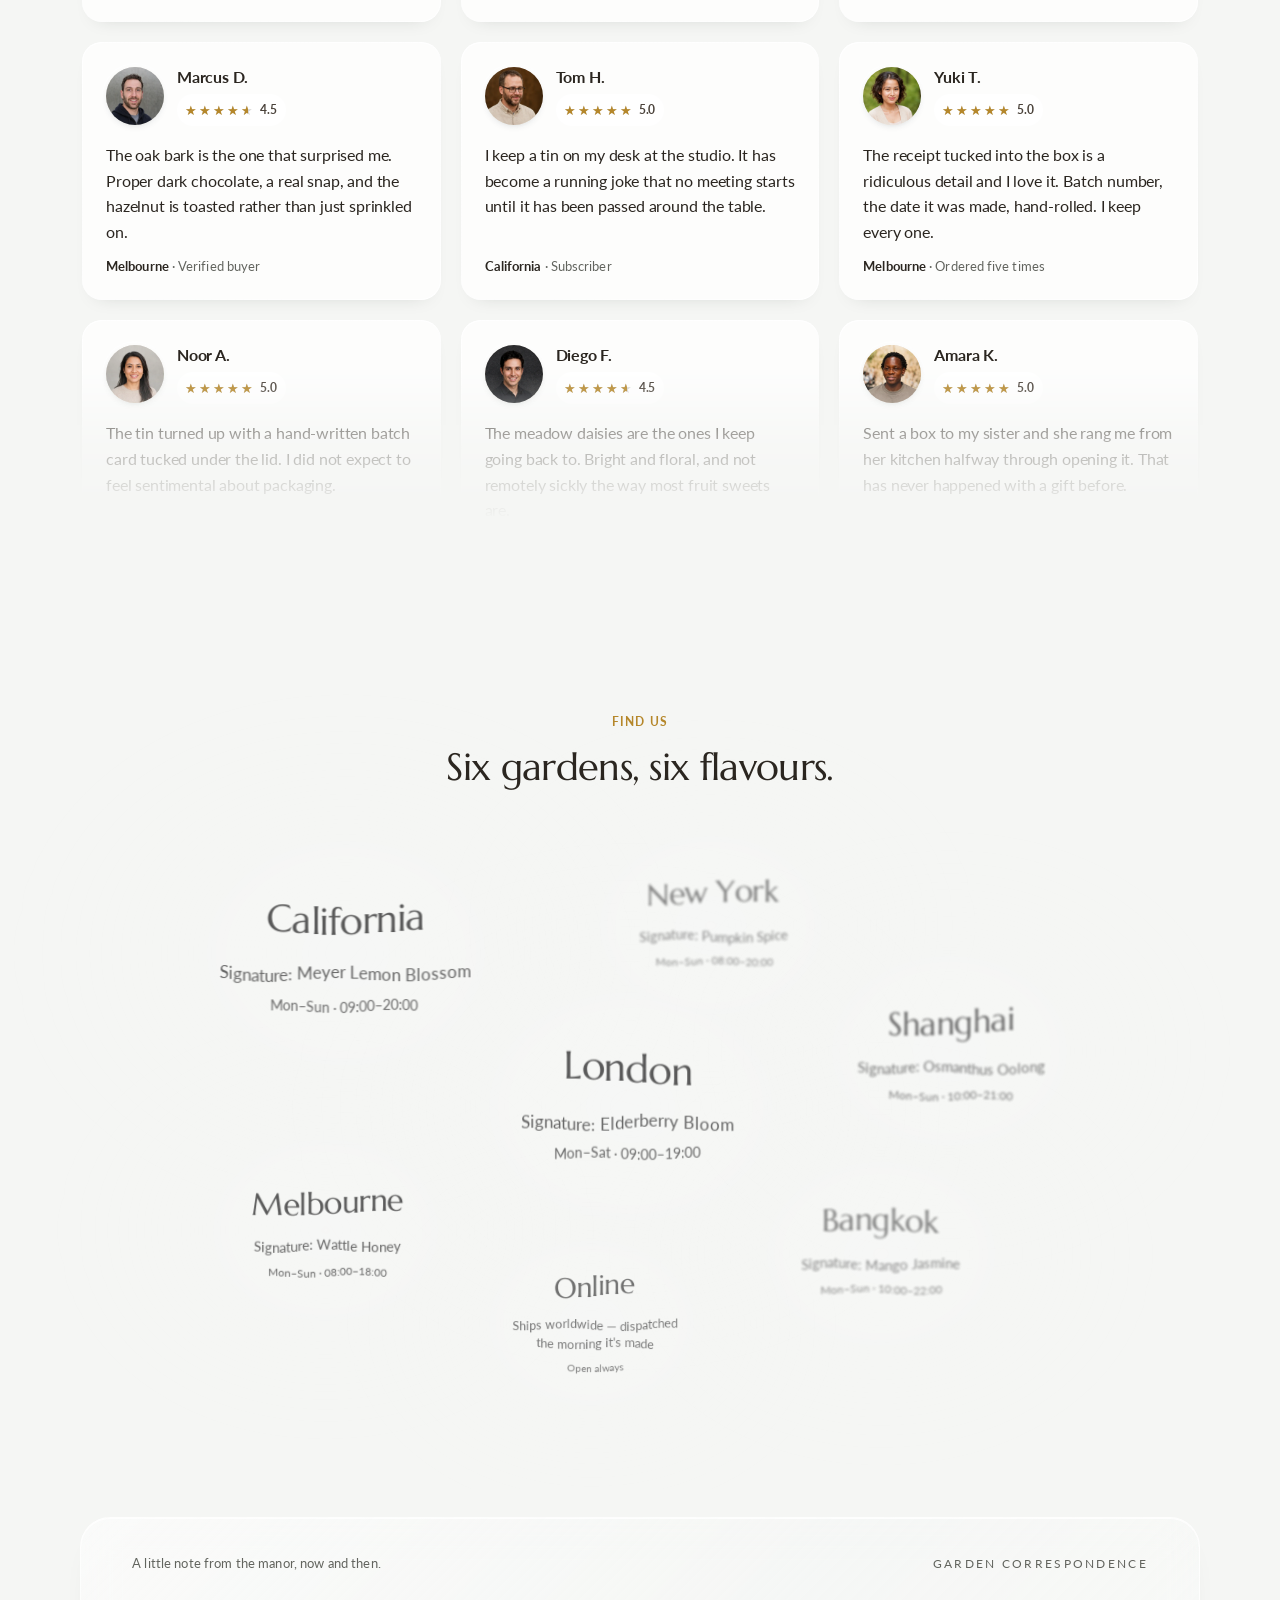
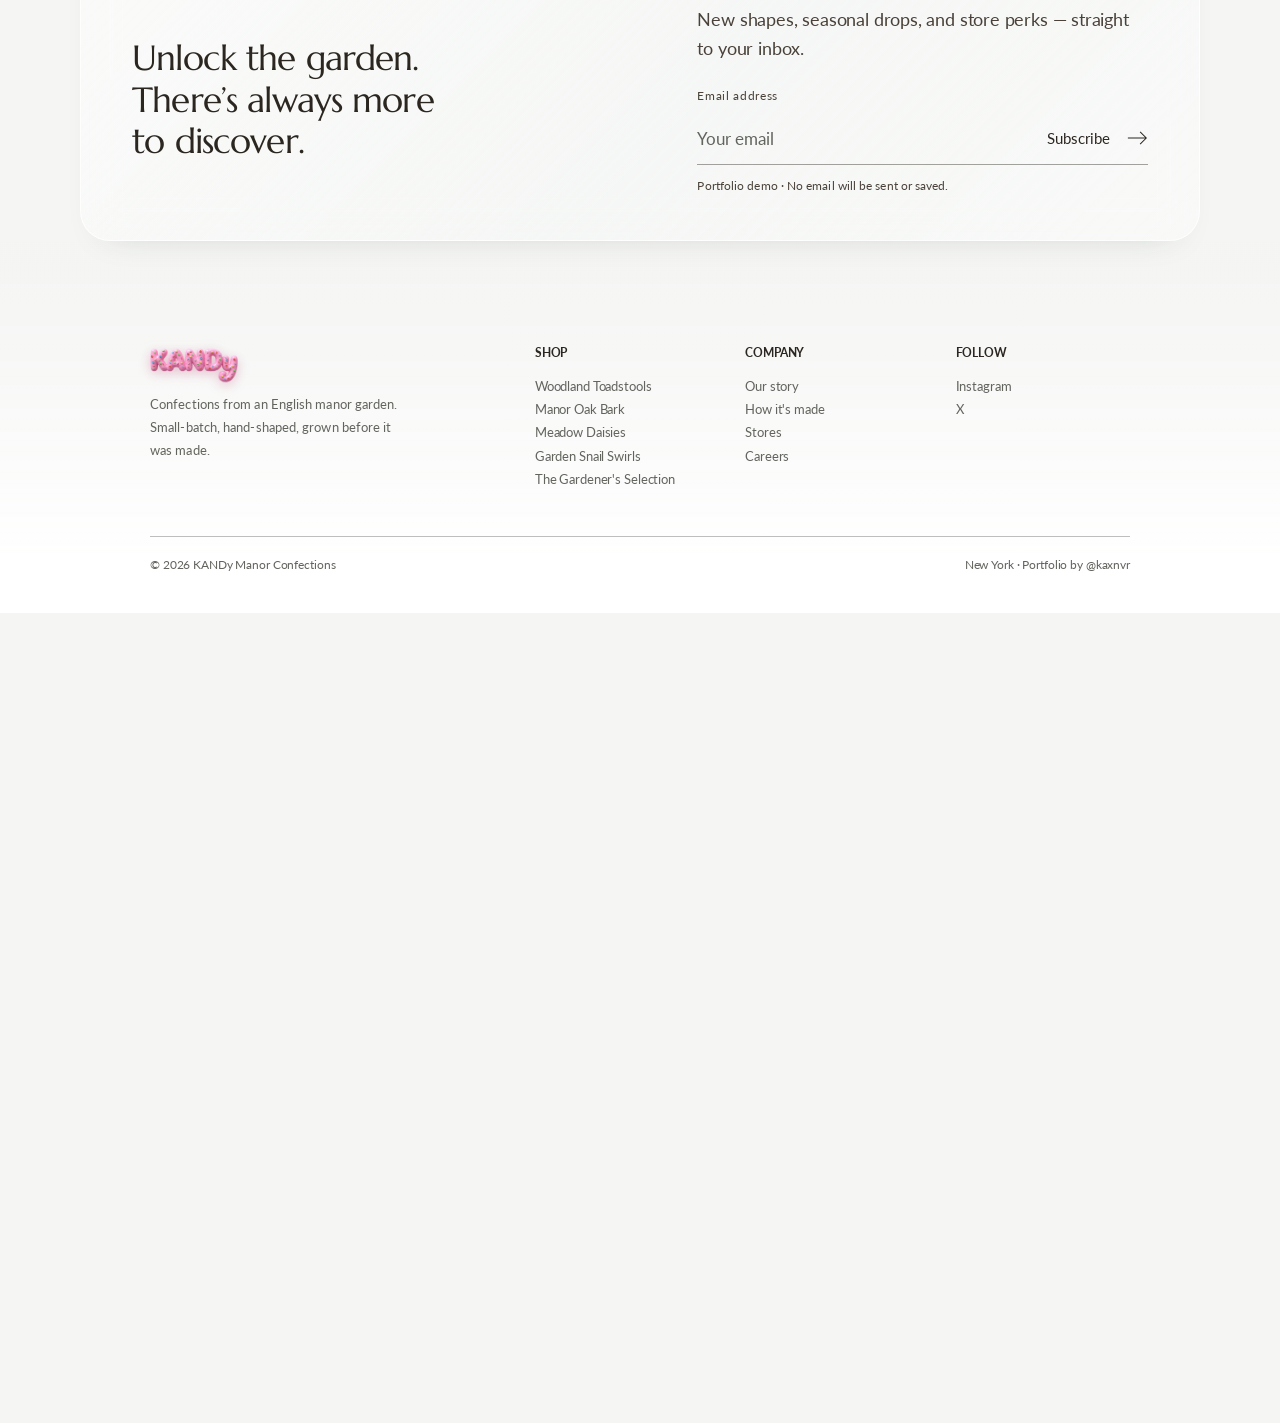
==== commit 658606d8: "Keep the wide garden journey down to 800px windows Narrower desktop windows (800-1199px) now keep th" ====
--- a/Website/design-a-receipt.html
+++ b/Website/design-a-receipt.html
@@ -1381,7 +1381,7 @@
     .reveal, .stagger > * { opacity:1 !important; transform:none !important; }
   }
 </style>
-<link rel="stylesheet" href="./garden-journey.css?v=20261001-short-desktop-1">
+<link rel="stylesheet" href="./garden-journey.css?v=20261122-mid-desktop-1">
 <style>
   /* ===== 收据展开段落（滚动驱动） ===== */
   .receipt-sec{
@@ -1621,15 +1621,15 @@
     backdrop-filter:blur(var(--ui-frame-blur,48px));
   }
 </style>
-<link rel="stylesheet" href="./assets/site-refinement.css?v=20260928-nav-soft-white">
+<link rel="stylesheet" href="./assets/site-refinement.css?v=20261122-mid-desktop-1">
 <script defer src="./assets/garden-club-marquee.js?v=20260928-1"></script>
-<link rel="stylesheet" href="./assets/section-rhythm.css?v=20261001-user-layout-positions-1">
-<script defer src="./assets/section-rhythm.js?v=20261001-short-desktop-1"></script>
+<link rel="stylesheet" href="./assets/section-rhythm.css?v=20261122-mid-desktop-1">
+<script defer src="./assets/section-rhythm.js?v=20261122-mid-desktop-1"></script>
 <link rel="stylesheet" href="./assets/large-fridge-review-gap.css?v=20261001-original-photo-ratio">
 <link rel="stylesheet" href="./assets/mission-copy-outward.css?v=20260924-1">
 <link rel="stylesheet" href="./assets/tray-editorial-entrance.css?v=20260928-reversible-fade">
 <script defer src="./assets/large-fridge-review-gap.js?v=20260924-1"></script>
-<link rel="stylesheet" href="./assets/responsive-layout.css?v=20261008-phone-landscape-2">
+<link rel="stylesheet" href="./assets/responsive-layout.css?v=20261122-mid-desktop-1">
 <script defer src="./assets/responsive-layout.js?v=20260928-1"></script>
 <link rel="stylesheet" href="./assets/portfolio-demo.css?v=20261008-1">
 <link rel="stylesheet" href="./assets/phone-layout.css?v=20261013-no-mission-1">
@@ -2389,7 +2389,7 @@
   <p class="demo-bag-status" id="demoBagStatus" role="status" aria-atomic="true"></p>
 </dialog>
 <script src="./assets/portfolio-demo.js?v=20261008-1"></script>
-<script src="./garden-journey.js?v=20261013-phone-mission-anchor-1"></script>
+<script src="./garden-journey.js?v=20261122-mid-desktop-1"></script>
 <script src="./assets/stores-mist.js?v=20260920-3"></script>
 <script>
   var nav = document.getElementById('nav');
@@ -2481,7 +2481,7 @@
   var processMetrics = [];
   // Compact/touch/portrait layouts must stay readable in native page flow.
   // The approved desktop scene is deliberately outside this query.
-  var compactLayout = matchMedia('(max-width:1199px), (pointer:coarse), (max-aspect-ratio:1/1), (max-height:599px)');
+  var compactLayout = matchMedia('(max-width:799px), (pointer:coarse), (max-aspect-ratio:1/1), (max-height:599px)');
   // A two-column portrait card fits its viewport and shares the desktop's
   // stationary opacity checkpoint. Phones still need natural document flow.
   var portraitFridge = matchMedia('(min-width:701px) and (max-aspect-ratio:1/1) and (prefers-reduced-motion:no-preference)');
@@ -3093,7 +3093,7 @@
 const track = document.getElementById('receipt-track');
 const receiptSection = track?.closest('.receipt-sec');
 const statsSection = document.getElementById('stats');
-const compactReceiptViewport = matchMedia('(max-width:1199px), (pointer:coarse), (max-aspect-ratio:1/1), (max-height:599px)');
+const compactReceiptViewport = matchMedia('(max-width:799px), (pointer:coarse), (max-aspect-ratio:1/1), (max-height:599px)');
 /* Bound projected paper size on tall phones/tablets. Changing projection,
    not the canvas scale, also shrinks the component's measured page footprint. */
 function receiptFieldOfView(height, compact) {
--- a/Website/garden-journey.css
+++ b/Website/garden-journey.css
@@ -217,7 +217,7 @@
 /* A short laptop keeps the same composition instead of abruptly unfolding
    into the tablet layout. CSS zoom repaints crisp type at the target size;
    it does not reduce canvas/image resolution or scale the fixed scene track. */
-@media (min-width:1200px) and (min-height:600px) and (max-height:699px) and (min-aspect-ratio:1/1) and (pointer:fine) {
+@media (min-width:800px) and (min-height:600px) and (min-aspect-ratio:1/1) and (pointer:fine) {
   .journey-enabled #trayPlane { zoom:var(--journey-fit-scale,1); }
   .journey-enabled #products > .wrap,
   .journey-enabled #process > .wrap {
--- a/Website/assets/site-refinement.css
+++ b/Website/assets/site-refinement.css
@@ -308,7 +308,7 @@
 }
 /* A horizontal rail is intentional on tablets too: every package remains
    reachable rather than half clipped by a desktop fan. */
-@media (max-width:1199px),(hover:none),(pointer:coarse) {
+@media (max-width:799px),(hover:none),(pointer:coarse) {
   .fan-deck,.journey-enabled #products .fan-deck {
     display:flex; height:auto; max-width:100%; gap:16px; padding:6px 4px 20px;
     overflow-x:auto; scroll-snap-type:x mandatory; transform:none;
--- a/Website/assets/section-rhythm.css
+++ b/Website/assets/section-rhythm.css
@@ -50,7 +50,7 @@
 /* Desktop cards + anchored paper: the first 24px lift included About.
    The additional 20px lifts only this interlude; compensate its lower flow
    edge to preserve About, all component sizes and portrait spacing. */
-@media (min-width:1200px) and (min-aspect-ratio:1/1) and (pointer:fine) {
+@media (min-width:800px) and (min-aspect-ratio:1/1) and (pointer:fine) {
   #stats,
   .garden-journey.journey-enabled + #stats {
     margin-top:calc(var(--chapter-gap) - var(--process-tail-clearance,0px) + var(--stats-center-offset,0px) - 44px);
--- a/Website/assets/responsive-layout.css
+++ b/Website/assets/responsive-layout.css
@@ -1,7 +1,7 @@
 /* Responsive-only layer. The approved wide, landscape, fine-pointer desktop
    remains untouched. Keep this query in sync with garden-journey.js and the
    compactLayout query in design-a-receipt.html. */
-@media (max-width:1199px), (pointer:coarse), (max-aspect-ratio:1/1), (max-height:599px) {
+@media (max-width:799px), (pointer:coarse), (max-aspect-ratio:1/1), (max-height:599px) {
   :root {
     --gutter:clamp(16px,3.2vw,32px);
     --chapter-gap:clamp(72px,10vw,112px);
@@ -223,7 +223,7 @@
    The later portrait rule retains its fixed/sticky checkpoint; wide desktop
    does not match this query. A near-square landscape must not retain a blank
    viewport simply because it is a few pixels wider than it is tall. */
-@media (max-width:1199px) and (prefers-reduced-motion:no-preference), (pointer:coarse) and (prefers-reduced-motion:no-preference), (max-aspect-ratio:1/1) and (prefers-reduced-motion:no-preference), (max-height:599px) and (prefers-reduced-motion:no-preference) {
+@media (max-width:799px) and (prefers-reduced-motion:no-preference), (pointer:coarse) and (prefers-reduced-motion:no-preference), (max-aspect-ratio:1/1) and (prefers-reduced-motion:no-preference), (max-height:599px) and (prefers-reduced-motion:no-preference) {
   #tray.tray-sec {
     --compact-mission-gap:clamp(96px,12svh,132px);
     margin-top:calc(var(--compact-mission-gap) - var(--phone-mission-scene-height,calc(130svh + var(--compact-mission-gap))));
@@ -348,7 +348,7 @@
   #hero .hero-cta .btn { min-height:44px; font-size:15px; line-height:20px; padding:12px 20px; }
   #hero .scroll-hint { display:none; }
 }
-@media (prefers-reduced-motion:reduce) and (max-width:1199px) {
+@media (prefers-reduced-motion:reduce) and (max-width:799px) {
   #missionStory .mission-line:first-child { width:100%; }
   #tray .tray-glass,#tray .tray-feature-media,#tray .tray-feature-copy > :not(.tray-feature-facts),#tray .tray-feature-facts > li { opacity:1; transition:none; }
 }
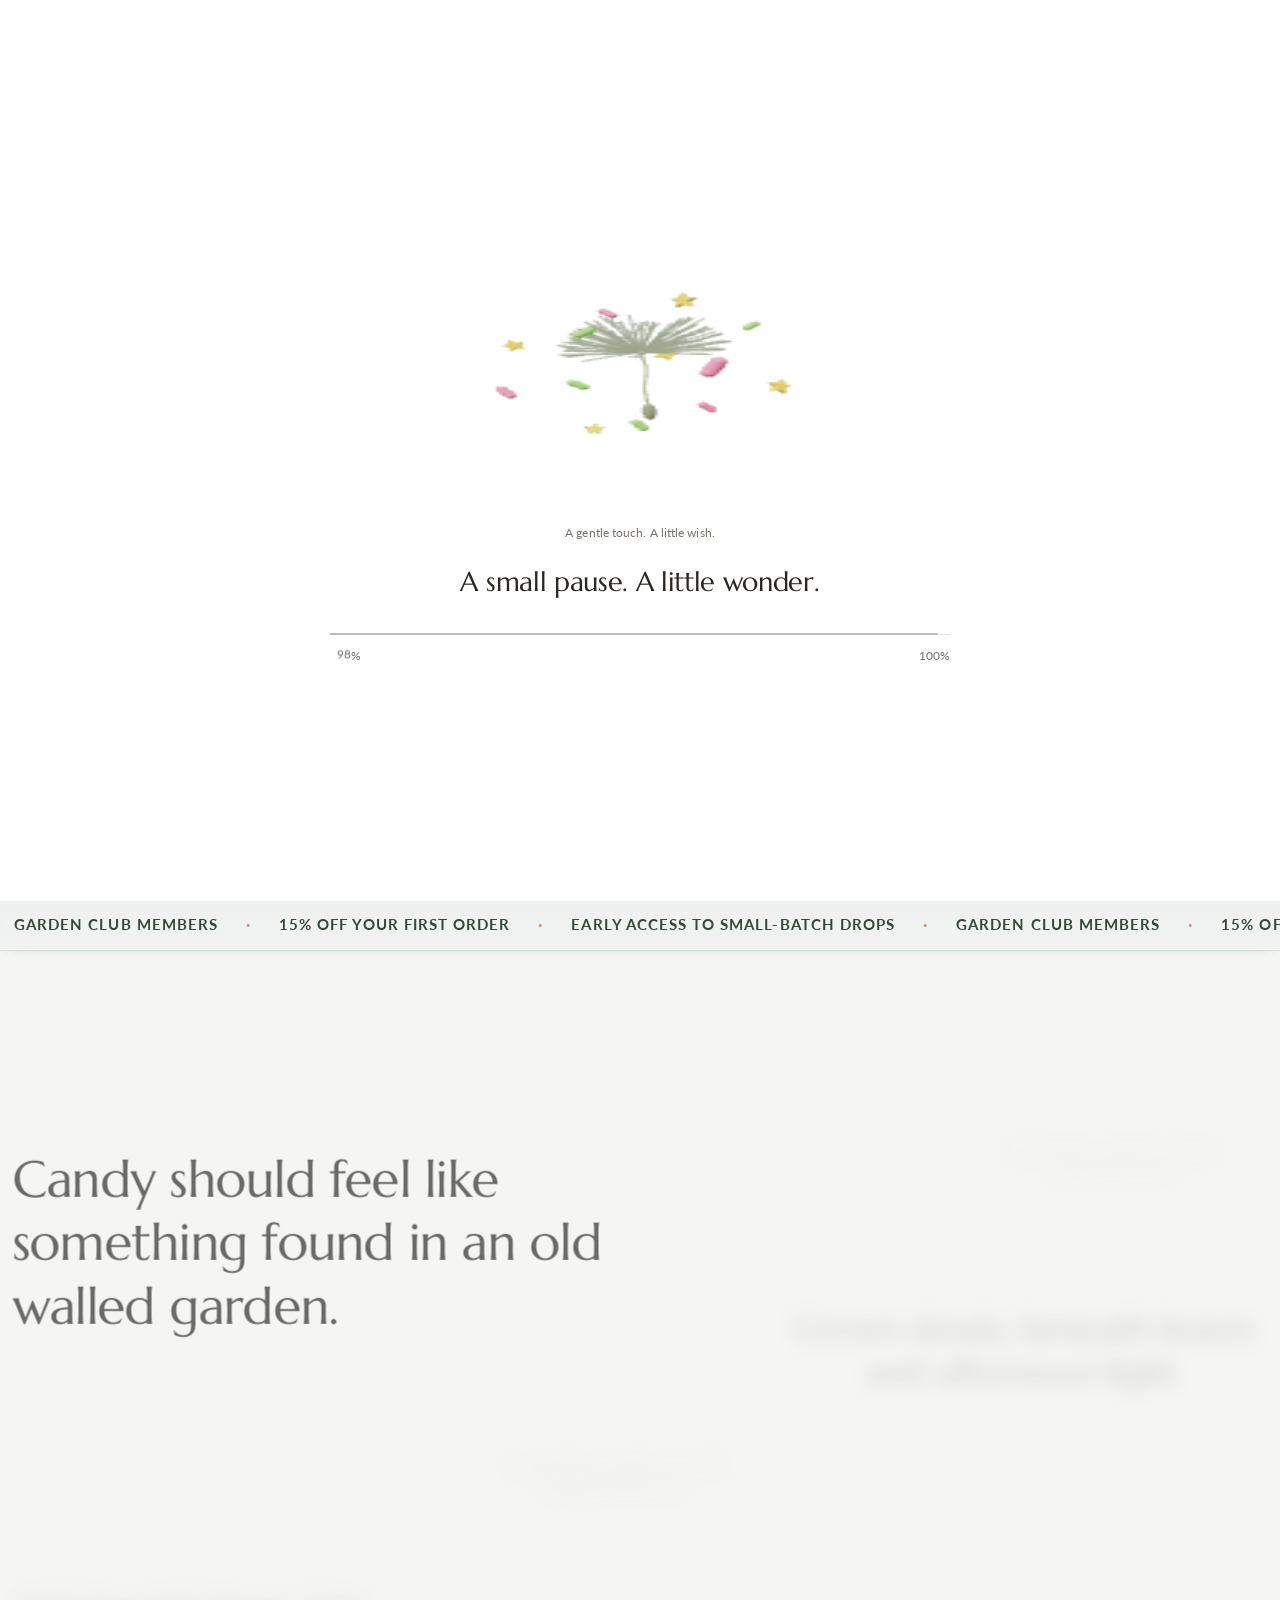
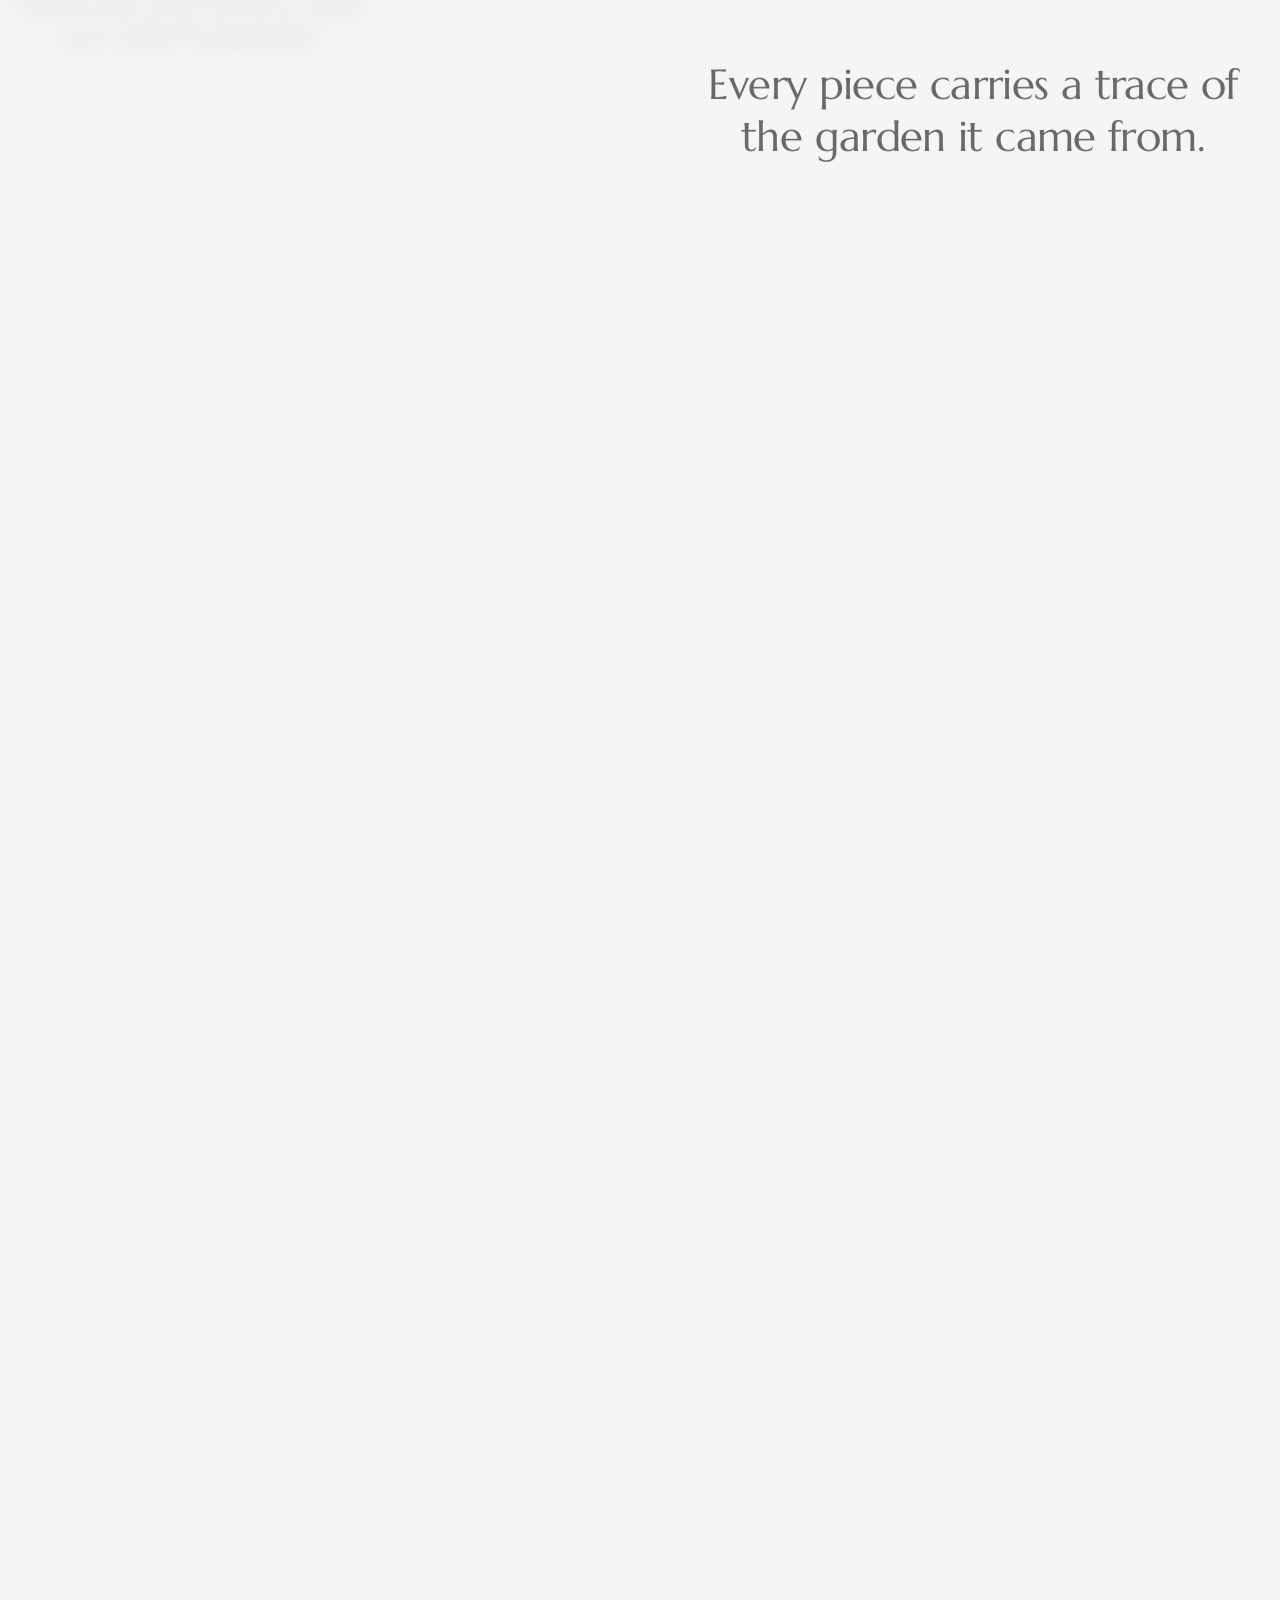
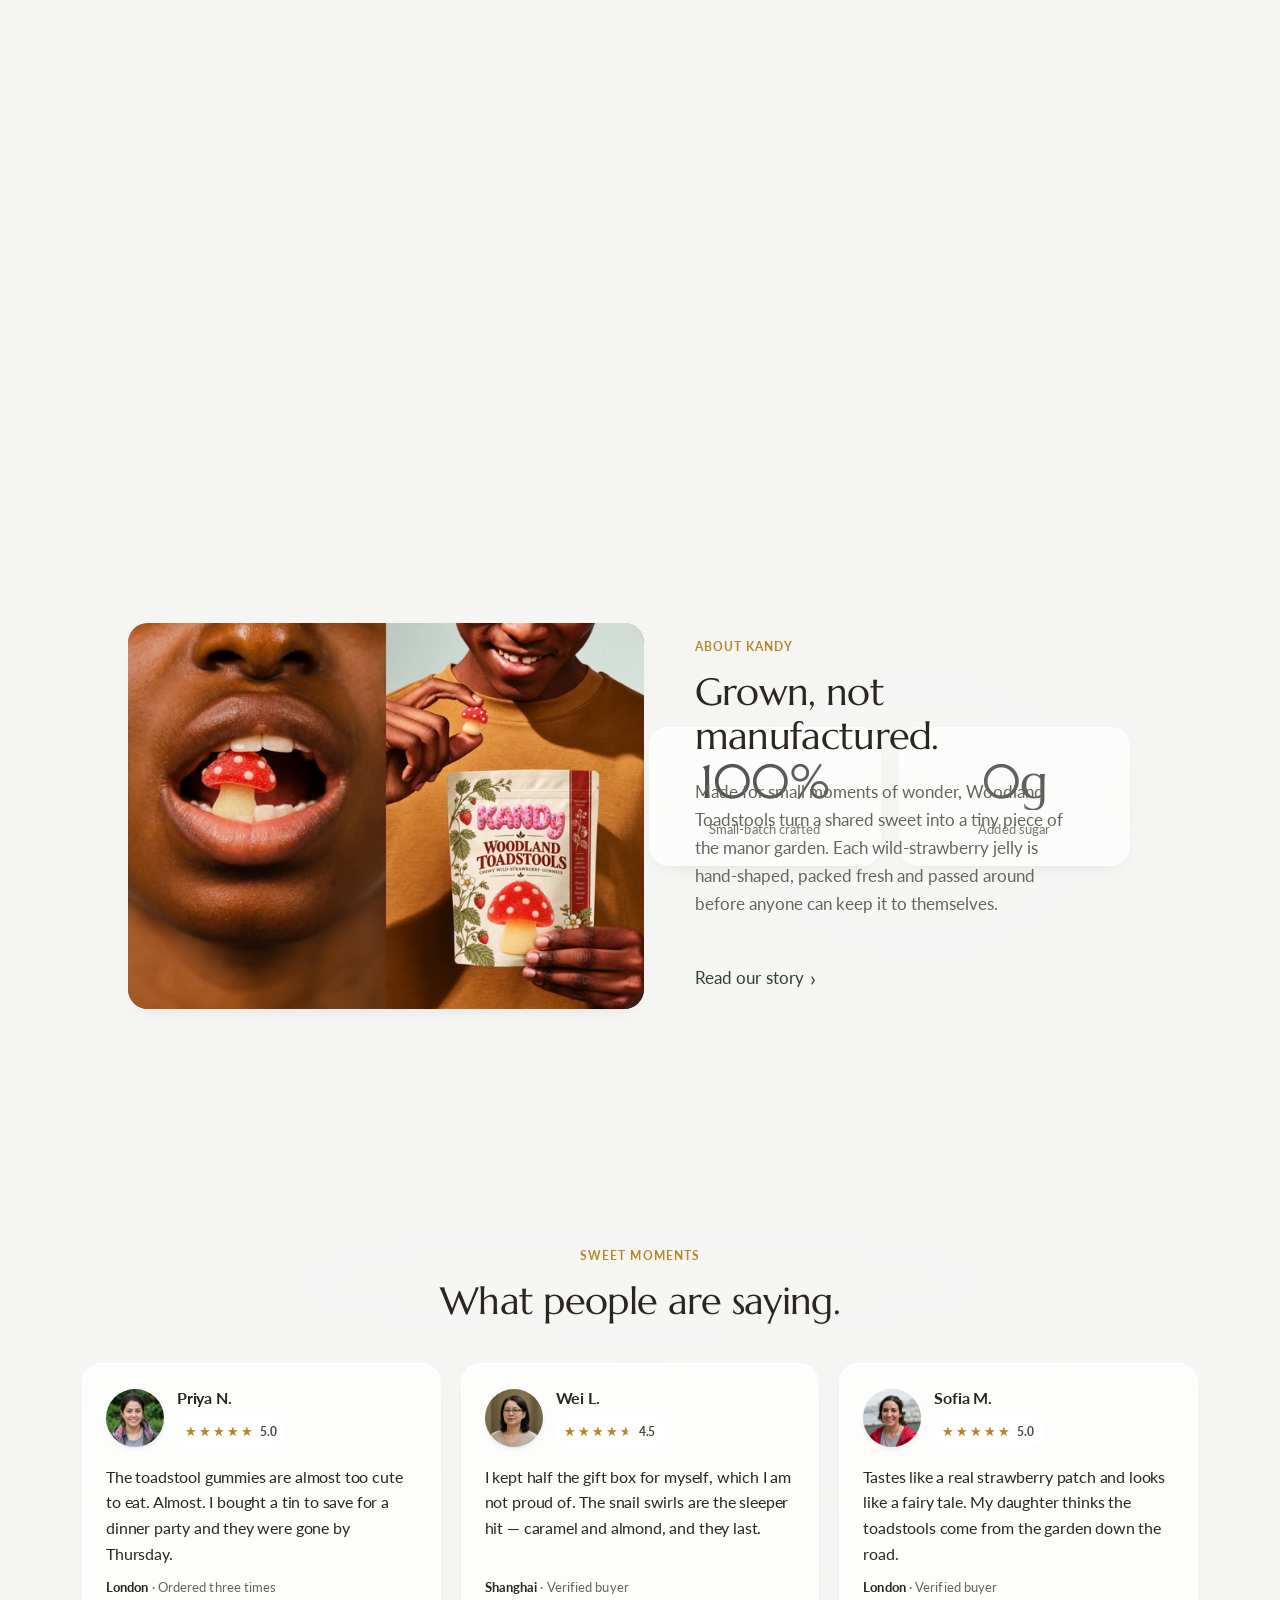
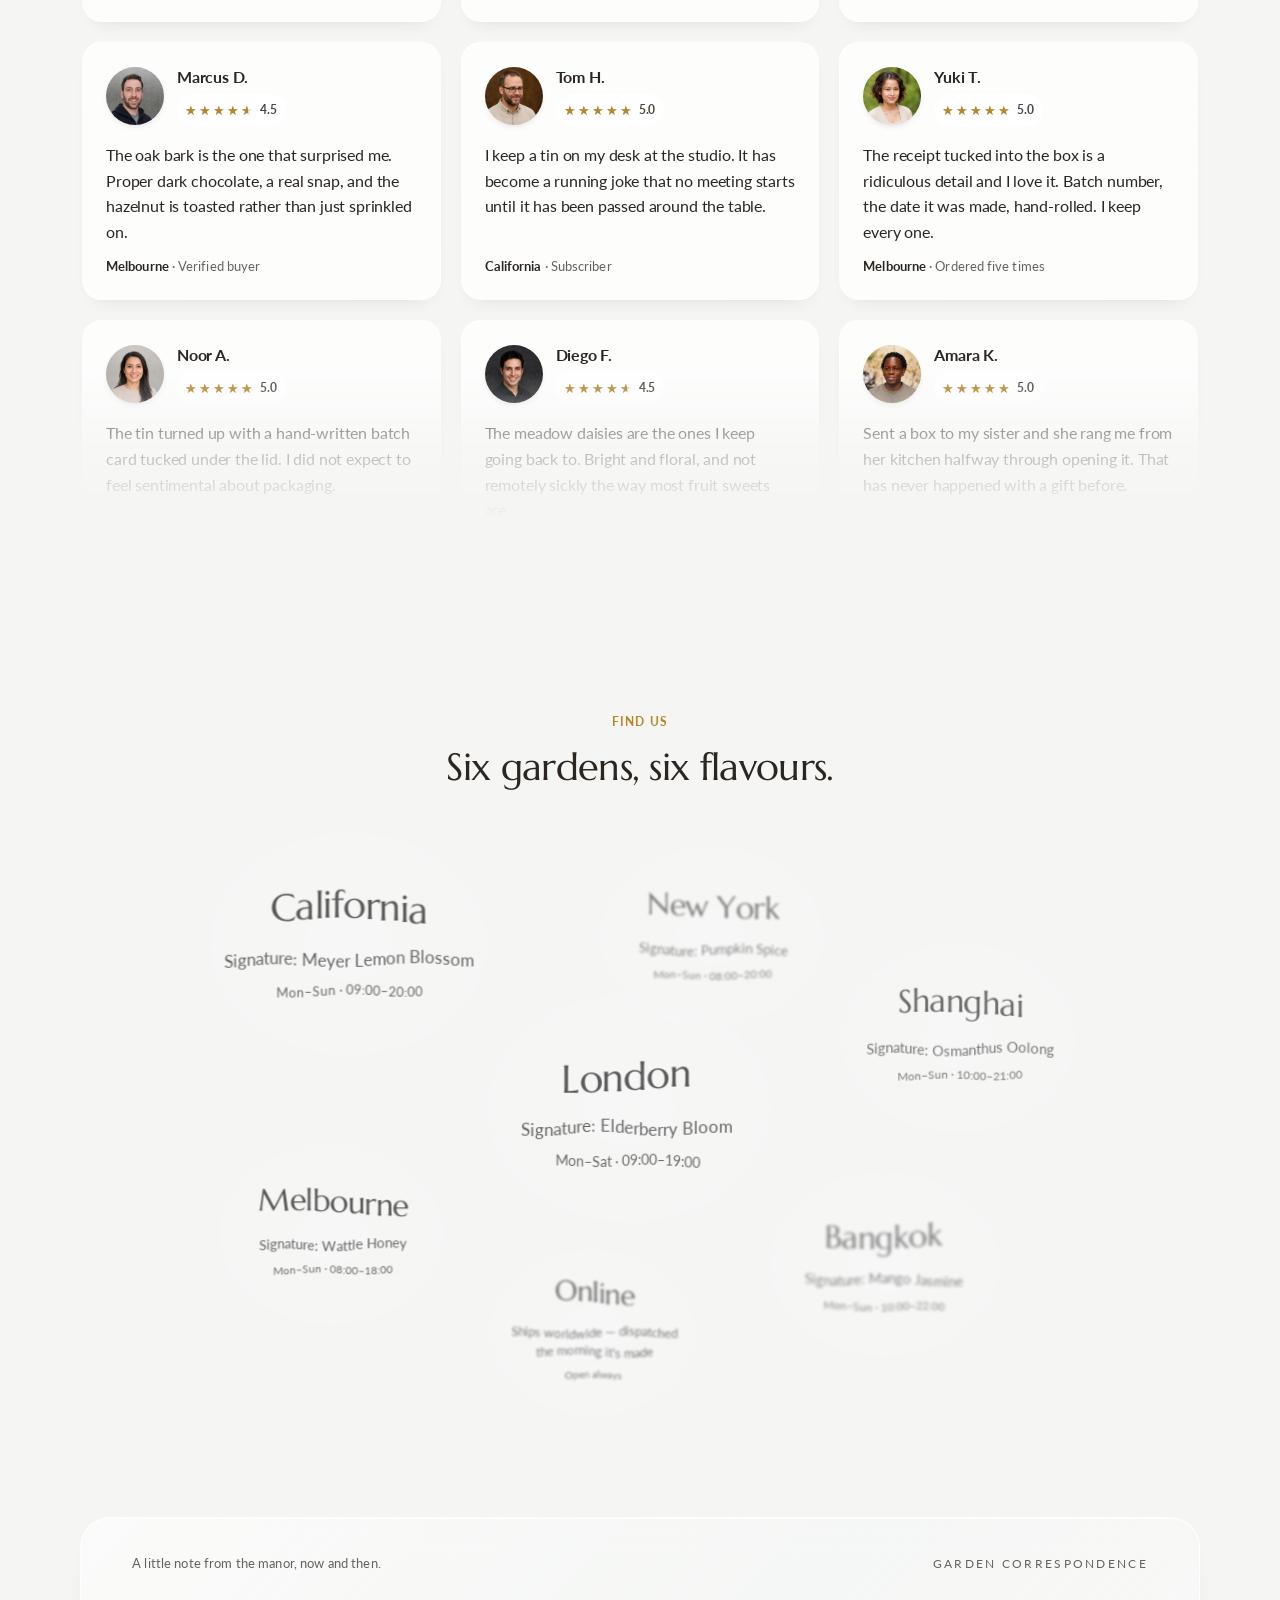
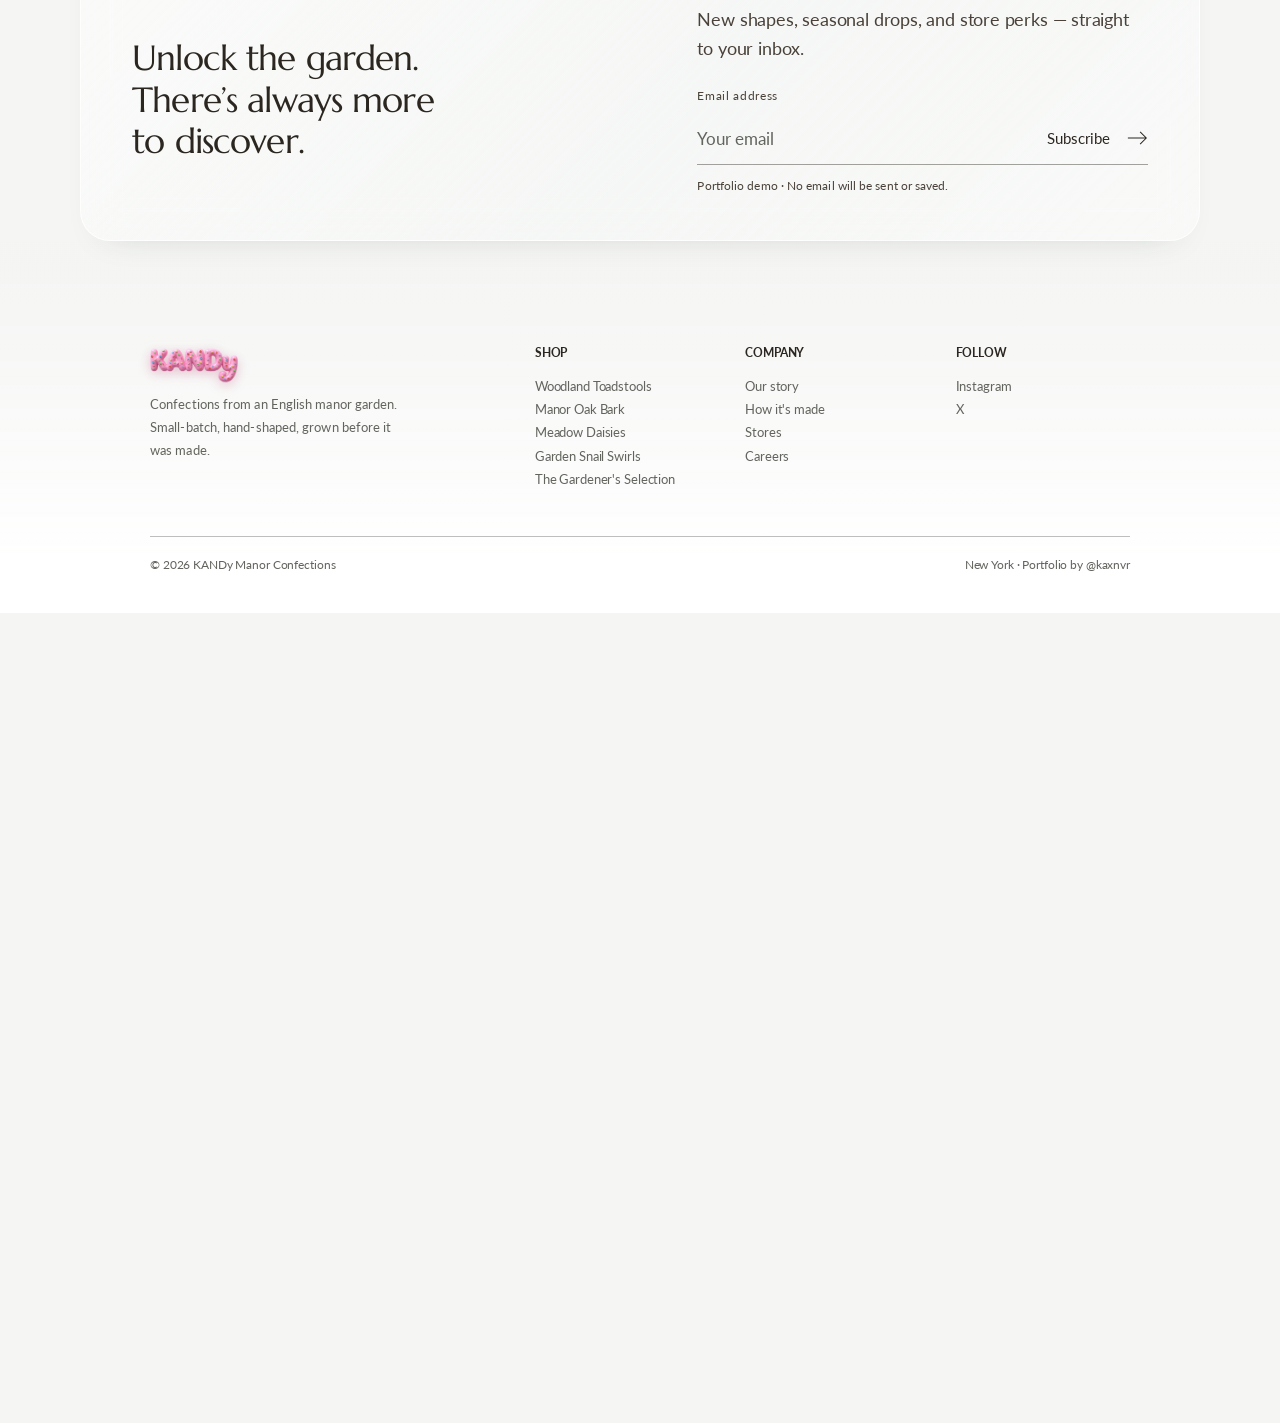
==== commit df7ce206: "Keep the hero meadow sharp on large windows Raise the meadow's pixel budget for high/mid tiers so la" ====
--- a/Website/design-a-receipt.html
+++ b/Website/design-a-receipt.html
@@ -3381,7 +3381,7 @@
 // Start both dependency graphs together, but contain a failed download or a
 // synchronous WebGL startup error. Neither may strand the real loader at 98%.
 const sceneSources = Promise.allSettled([
-  import('./hero-meadow.js?v=20261013-phone-centre-8469d10'),
+  import('./hero-meadow.js?v=20261124-sharp-1'),
   import('./kandy-letter-fall.js?v=performance-2')
 ]);
 
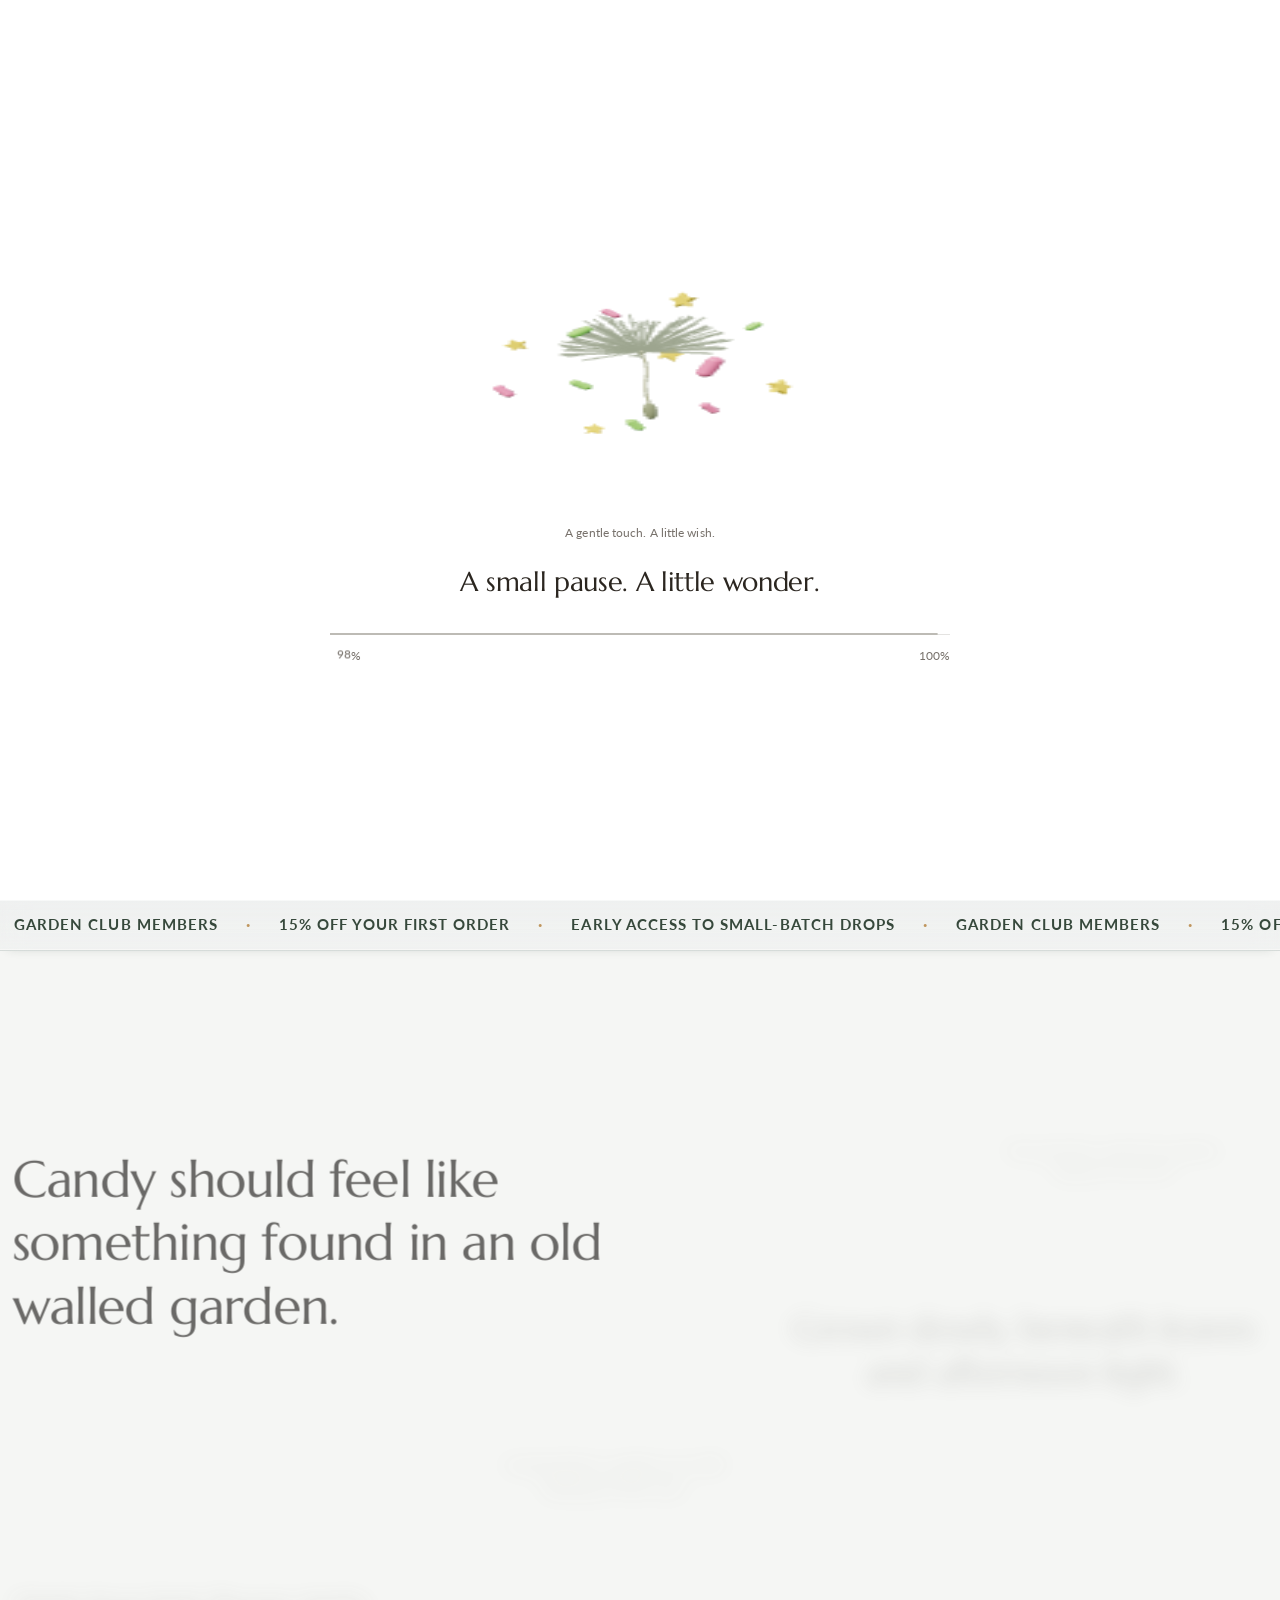
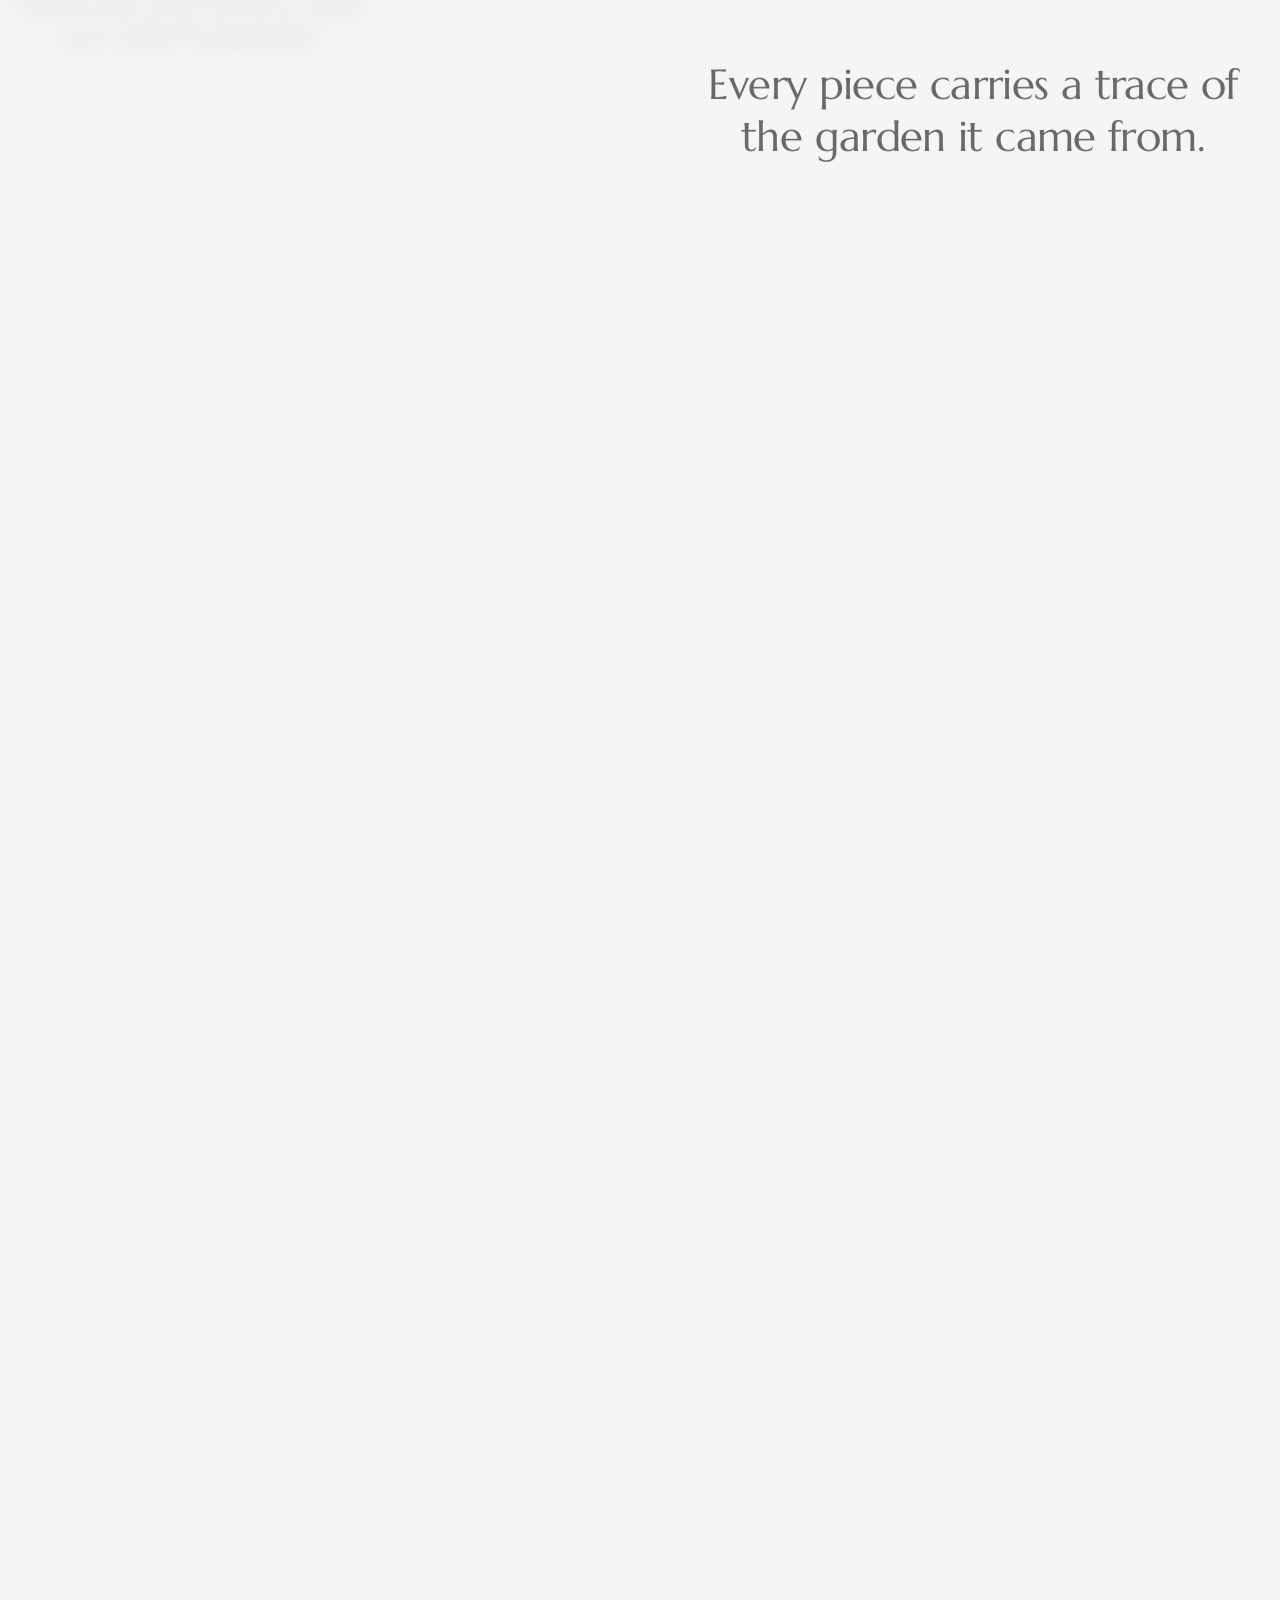
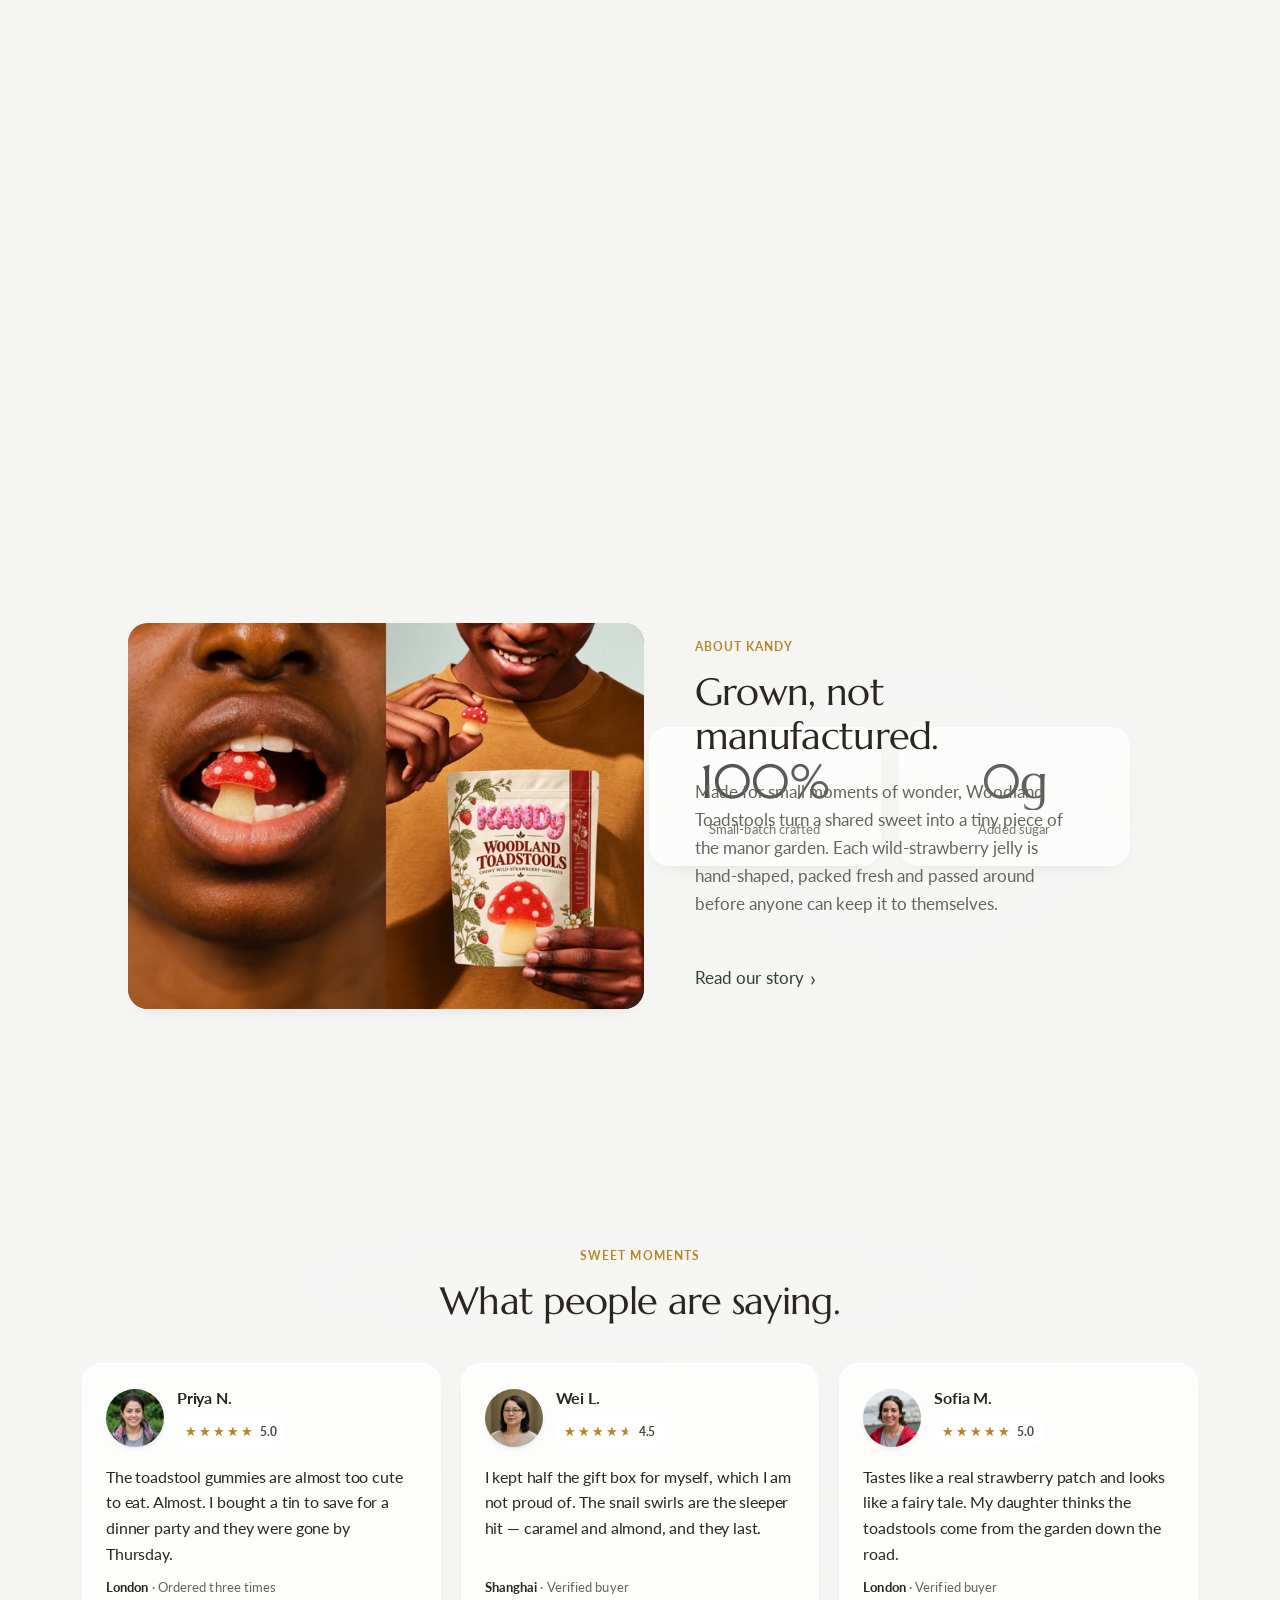
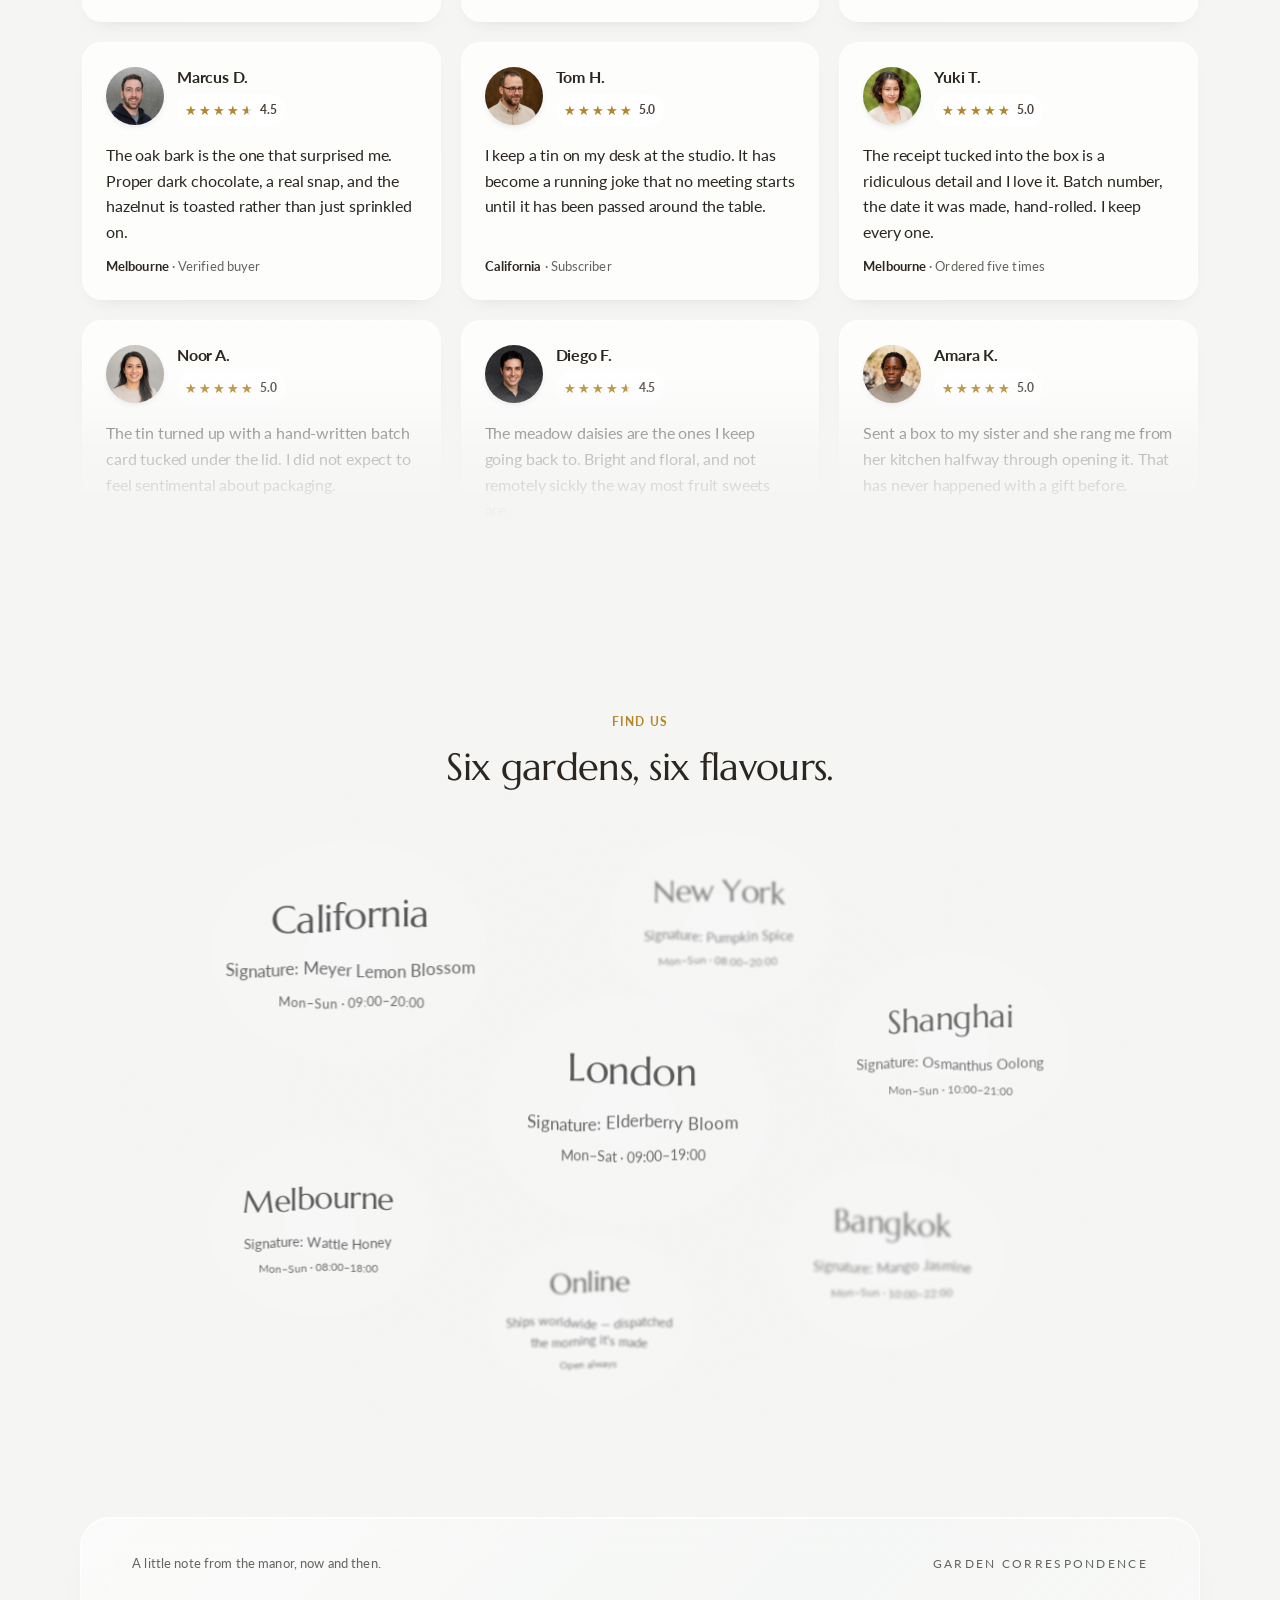
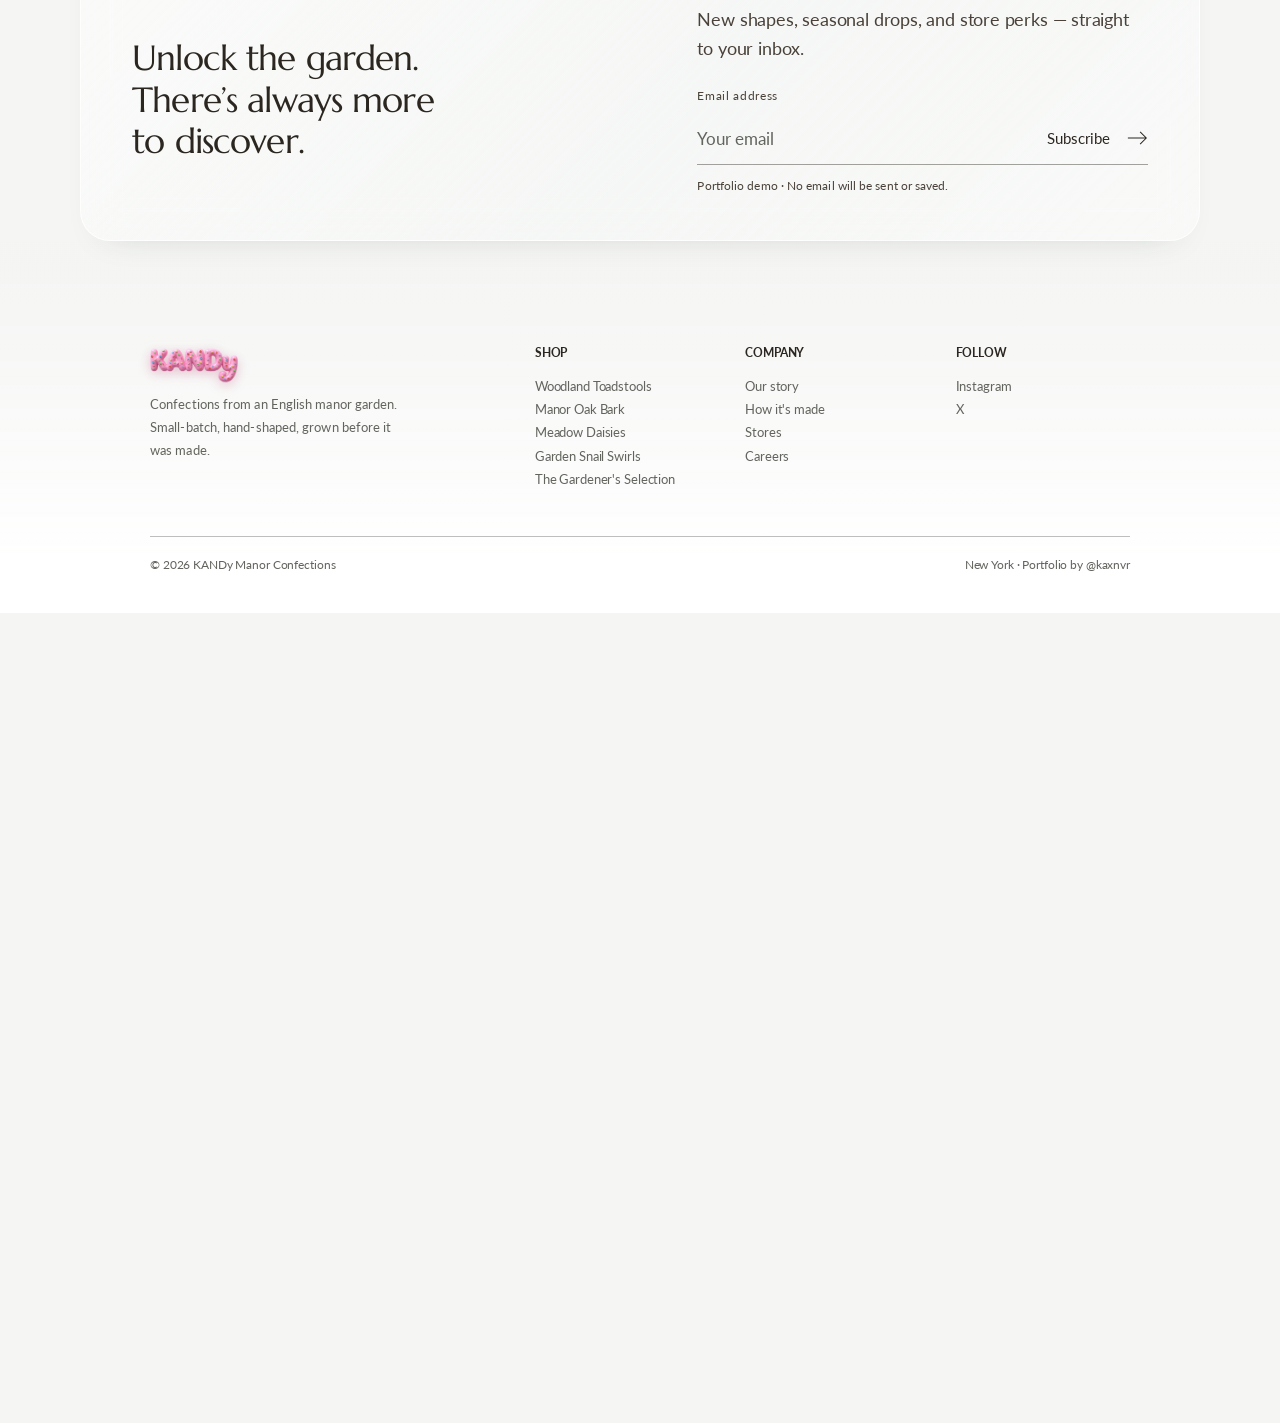
==== commit a29eafa2: "Give landscape touch tablets the wide layout Tablets at 800px+ in landscape now get the horizontal g" ====
--- a/Website/design-a-receipt.html
+++ b/Website/design-a-receipt.html
@@ -603,7 +603,7 @@
   .fan-hint { margin:20px 0 0; text-align:center; }
 
   @media (max-width:980px){ .fan-deck { --fan-gap:118px; } }
-  @media (max-width:700px), (hover:none), (pointer:coarse) {
+  @media (max-width:700px) {
     .fan-deck { height:auto; display:flex; gap:14px; overflow-x:auto; scroll-snap-type:x mandatory;
       padding:6px 4px 16px; max-width:100%; -webkit-overflow-scrolling:touch; }
     .fan-card { position:relative; top:auto; left:auto; flex:none; width:166px; scroll-snap-align:center;
@@ -1381,7 +1381,7 @@
     .reveal, .stagger > * { opacity:1 !important; transform:none !important; }
   }
 </style>
-<link rel="stylesheet" href="./garden-journey.css?v=20261122-mid-desktop-1">
+<link rel="stylesheet" href="./garden-journey.css?v=20261124-tablet-1">
 <style>
   /* ===== 收据展开段落（滚动驱动） ===== */
   .receipt-sec{
@@ -1621,15 +1621,15 @@
     backdrop-filter:blur(var(--ui-frame-blur,48px));
   }
 </style>
-<link rel="stylesheet" href="./assets/site-refinement.css?v=20261122-mid-desktop-1">
+<link rel="stylesheet" href="./assets/site-refinement.css?v=20261124-tablet-1">
 <script defer src="./assets/garden-club-marquee.js?v=20260928-1"></script>
-<link rel="stylesheet" href="./assets/section-rhythm.css?v=20261122-mid-desktop-1">
-<script defer src="./assets/section-rhythm.js?v=20261122-mid-desktop-1"></script>
+<link rel="stylesheet" href="./assets/section-rhythm.css?v=20261124-tablet-1">
+<script defer src="./assets/section-rhythm.js?v=20261124-tablet-1"></script>
 <link rel="stylesheet" href="./assets/large-fridge-review-gap.css?v=20261001-original-photo-ratio">
 <link rel="stylesheet" href="./assets/mission-copy-outward.css?v=20260924-1">
 <link rel="stylesheet" href="./assets/tray-editorial-entrance.css?v=20260928-reversible-fade">
 <script defer src="./assets/large-fridge-review-gap.js?v=20260924-1"></script>
-<link rel="stylesheet" href="./assets/responsive-layout.css?v=20261122-mid-desktop-1">
+<link rel="stylesheet" href="./assets/responsive-layout.css?v=20261124-tablet-1">
 <script defer src="./assets/responsive-layout.js?v=20260928-1"></script>
 <link rel="stylesheet" href="./assets/portfolio-demo.css?v=20261008-1">
 <link rel="stylesheet" href="./assets/phone-layout.css?v=20261013-no-mission-1">
@@ -2389,7 +2389,7 @@
   <p class="demo-bag-status" id="demoBagStatus" role="status" aria-atomic="true"></p>
 </dialog>
 <script src="./assets/portfolio-demo.js?v=20261008-1"></script>
-<script src="./garden-journey.js?v=20261122-mid-desktop-1"></script>
+<script src="./garden-journey.js?v=20261124-tablet-1"></script>
 <script src="./assets/stores-mist.js?v=20260920-3"></script>
 <script>
   var nav = document.getElementById('nav');
@@ -2481,7 +2481,7 @@
   var processMetrics = [];
   // Compact/touch/portrait layouts must stay readable in native page flow.
   // The approved desktop scene is deliberately outside this query.
-  var compactLayout = matchMedia('(max-width:799px), (pointer:coarse), (max-aspect-ratio:1/1), (max-height:599px)');
+  var compactLayout = matchMedia('(max-width:799px), (max-aspect-ratio:1/1), (max-height:599px)');
   // A two-column portrait card fits its viewport and shares the desktop's
   // stationary opacity checkpoint. Phones still need natural document flow.
   var portraitFridge = matchMedia('(min-width:701px) and (max-aspect-ratio:1/1) and (prefers-reduced-motion:no-preference)');
@@ -2762,6 +2762,28 @@
     deck.addEventListener('focusout',function(e) {
       if (!deck.contains(e.relatedTarget) && !deck.classList.contains('is-open')) select(null);
     });
+    // Touch has no hover: the first tap fans the deck out and lifts that
+    // card; tapping the lifted card opens its details. Narrow screens use the
+    // swipe rail instead, where every card is already readable.
+    var fanned = matchMedia('(min-width:701px)');
+    var lastPointer = '';
+    deck.addEventListener('pointerdown',function(e) { lastPointer = e.pointerType; },true);
+    deck.addEventListener('click',function(e) {
+      if (lastPointer !== 'touch' || !fanned.matches) return;
+      var card = e.target.closest('.fan-card');
+      if (!card || (deck.classList.contains('is-open') && active === card)) return;
+      e.stopPropagation();
+      e.preventDefault();
+      clearTimeout(closeTimer);
+      deck.classList.add('is-open');
+      select(card);
+    },true);
+    document.addEventListener('pointerdown',function(e) {
+      if (e.pointerType !== 'touch' || deck.contains(e.target)) return;
+      if (!deck.classList.contains('is-open')) return;
+      select(null);
+      deck.classList.remove('is-open');
+    });
   })();
 
   /* ---- product detail ----
@@ -3093,7 +3115,7 @@
 const track = document.getElementById('receipt-track');
 const receiptSection = track?.closest('.receipt-sec');
 const statsSection = document.getElementById('stats');
-const compactReceiptViewport = matchMedia('(max-width:799px), (pointer:coarse), (max-aspect-ratio:1/1), (max-height:599px)');
+const compactReceiptViewport = matchMedia('(max-width:799px), (max-aspect-ratio:1/1), (max-height:599px)');
 /* Bound projected paper size on tall phones/tablets. Changing projection,
    not the canvas scale, also shrinks the component's measured page footprint. */
 function receiptFieldOfView(height, compact) {
--- a/Website/garden-journey.css
+++ b/Website/garden-journey.css
@@ -217,7 +217,7 @@
 /* A short laptop keeps the same composition instead of abruptly unfolding
    into the tablet layout. CSS zoom repaints crisp type at the target size;
    it does not reduce canvas/image resolution or scale the fixed scene track. */
-@media (min-width:800px) and (min-height:600px) and (min-aspect-ratio:1/1) and (pointer:fine) {
+@media (min-width:800px) and (min-height:600px) and (min-aspect-ratio:1/1) {
   .journey-enabled #trayPlane { zoom:var(--journey-fit-scale,1); }
   .journey-enabled #products > .wrap,
   .journey-enabled #process > .wrap {
--- a/Website/assets/site-refinement.css
+++ b/Website/assets/site-refinement.css
@@ -308,7 +308,7 @@
 }
 /* A horizontal rail is intentional on tablets too: every package remains
    reachable rather than half clipped by a desktop fan. */
-@media (max-width:799px),(hover:none),(pointer:coarse) {
+@media (max-width:799px) {
   .fan-deck,.journey-enabled #products .fan-deck {
     display:flex; height:auto; max-width:100%; gap:16px; padding:6px 4px 20px;
     overflow-x:auto; scroll-snap-type:x mandatory; transform:none;
--- a/Website/assets/section-rhythm.css
+++ b/Website/assets/section-rhythm.css
@@ -30,7 +30,7 @@
 /* Saved from the user's position panel (baseline 20261001-about-lift-4):
    stats + paper -116px; About and every following chapter -240px.
    Only desktop positions change; all component sizes and portrait flow stay. */
-@media (min-width:835px) and (min-aspect-ratio:1/1) and (pointer:fine) {
+@media (min-width:835px) and (min-aspect-ratio:1/1) {
   :root {
     --layout-saved-stats-y:-116px;
     --layout-saved-about-y:-260px;
@@ -50,7 +50,7 @@
 /* Desktop cards + anchored paper: the first 24px lift included About.
    The additional 20px lifts only this interlude; compensate its lower flow
    edge to preserve About, all component sizes and portrait spacing. */
-@media (min-width:800px) and (min-aspect-ratio:1/1) and (pointer:fine) {
+@media (min-width:800px) and (min-aspect-ratio:1/1) {
   #stats,
   .garden-journey.journey-enabled + #stats {
     margin-top:calc(var(--chapter-gap) - var(--process-tail-clearance,0px) + var(--stats-center-offset,0px) - 44px);
--- a/Website/assets/responsive-layout.css
+++ b/Website/assets/responsive-layout.css
@@ -1,7 +1,7 @@
 /* Responsive-only layer. The approved wide, landscape, fine-pointer desktop
    remains untouched. Keep this query in sync with garden-journey.js and the
    compactLayout query in design-a-receipt.html. */
-@media (max-width:799px), (pointer:coarse), (max-aspect-ratio:1/1), (max-height:599px) {
+@media (max-width:799px), (max-aspect-ratio:1/1), (max-height:599px) {
   :root {
     --gutter:clamp(16px,3.2vw,32px);
     --chapter-gap:clamp(72px,10vw,112px);
@@ -223,7 +223,7 @@
    The later portrait rule retains its fixed/sticky checkpoint; wide desktop
    does not match this query. A near-square landscape must not retain a blank
    viewport simply because it is a few pixels wider than it is tall. */
-@media (max-width:799px) and (prefers-reduced-motion:no-preference), (pointer:coarse) and (prefers-reduced-motion:no-preference), (max-aspect-ratio:1/1) and (prefers-reduced-motion:no-preference), (max-height:599px) and (prefers-reduced-motion:no-preference) {
+@media (max-width:799px) and (prefers-reduced-motion:no-preference), (max-aspect-ratio:1/1) and (prefers-reduced-motion:no-preference), (max-height:599px) and (prefers-reduced-motion:no-preference) {
   #tray.tray-sec {
     --compact-mission-gap:clamp(96px,12svh,132px);
     margin-top:calc(var(--compact-mission-gap) - var(--phone-mission-scene-height,calc(130svh + var(--compact-mission-gap))));
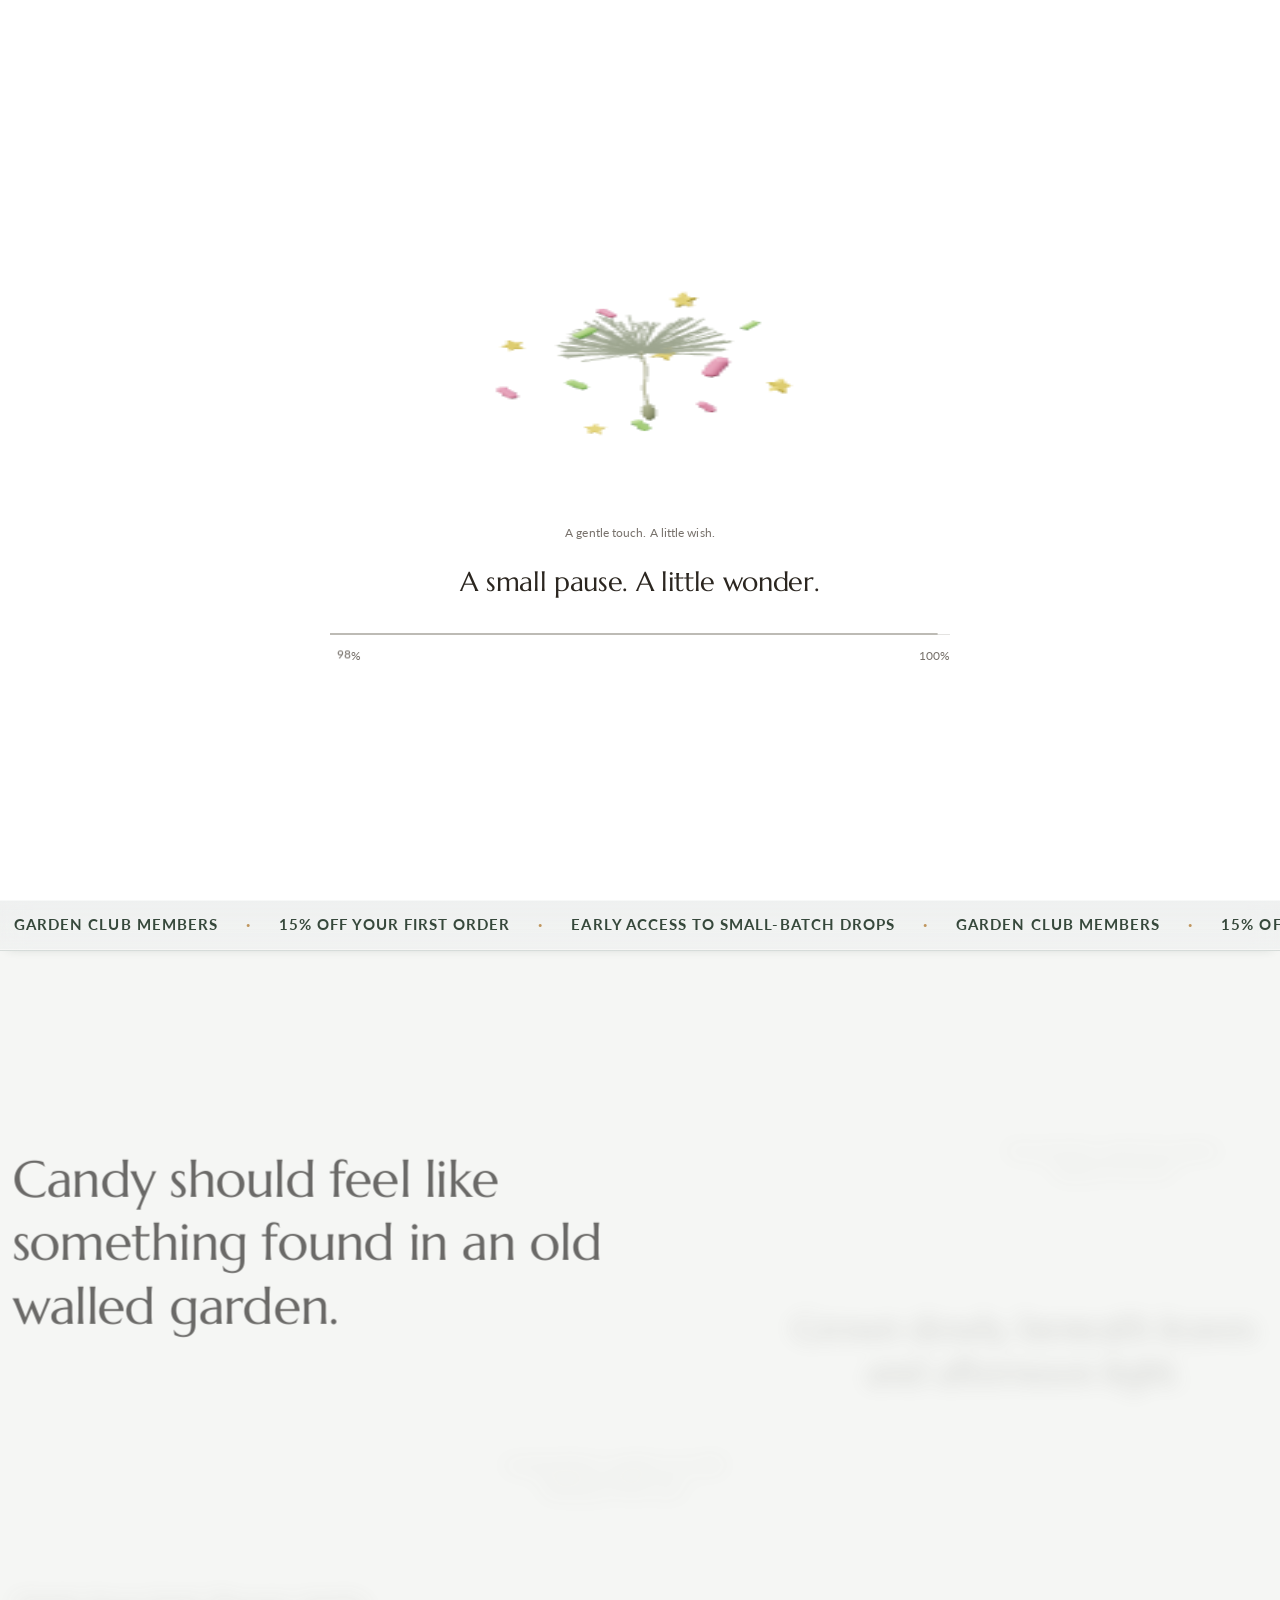
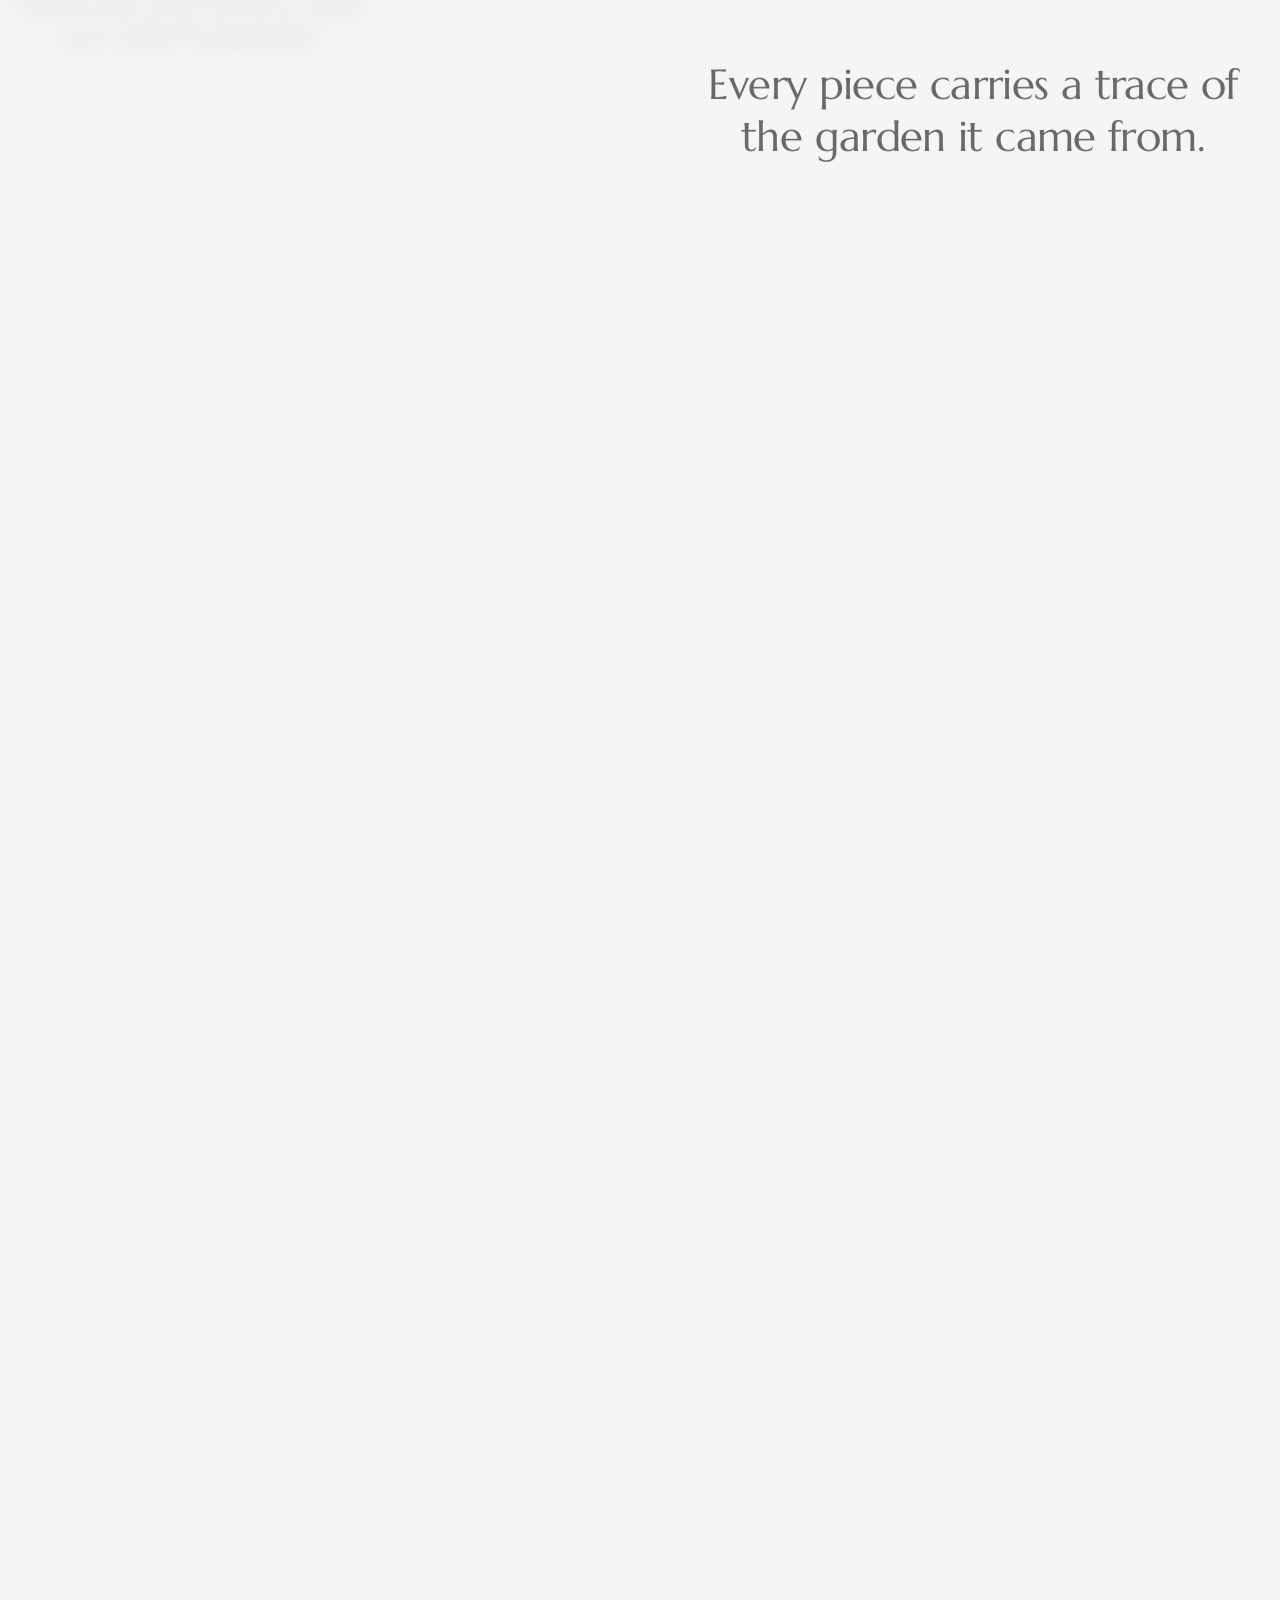
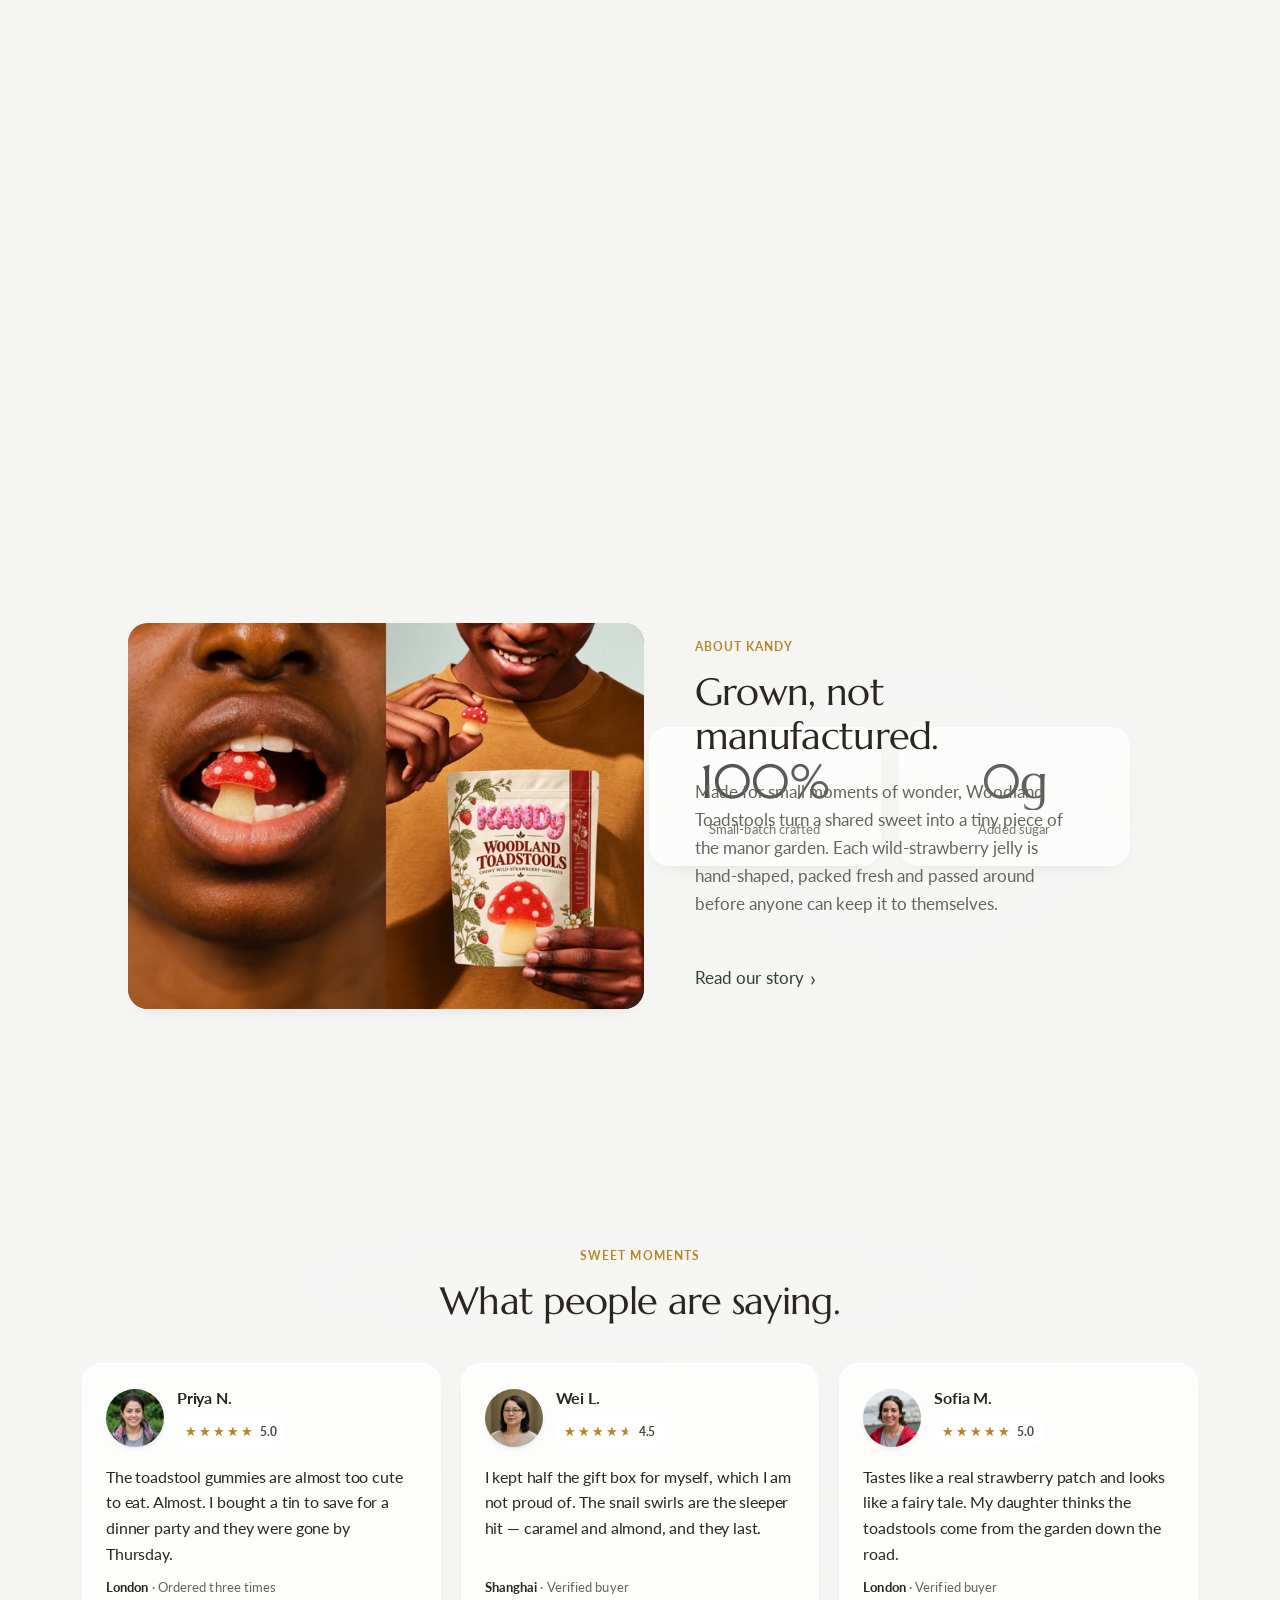
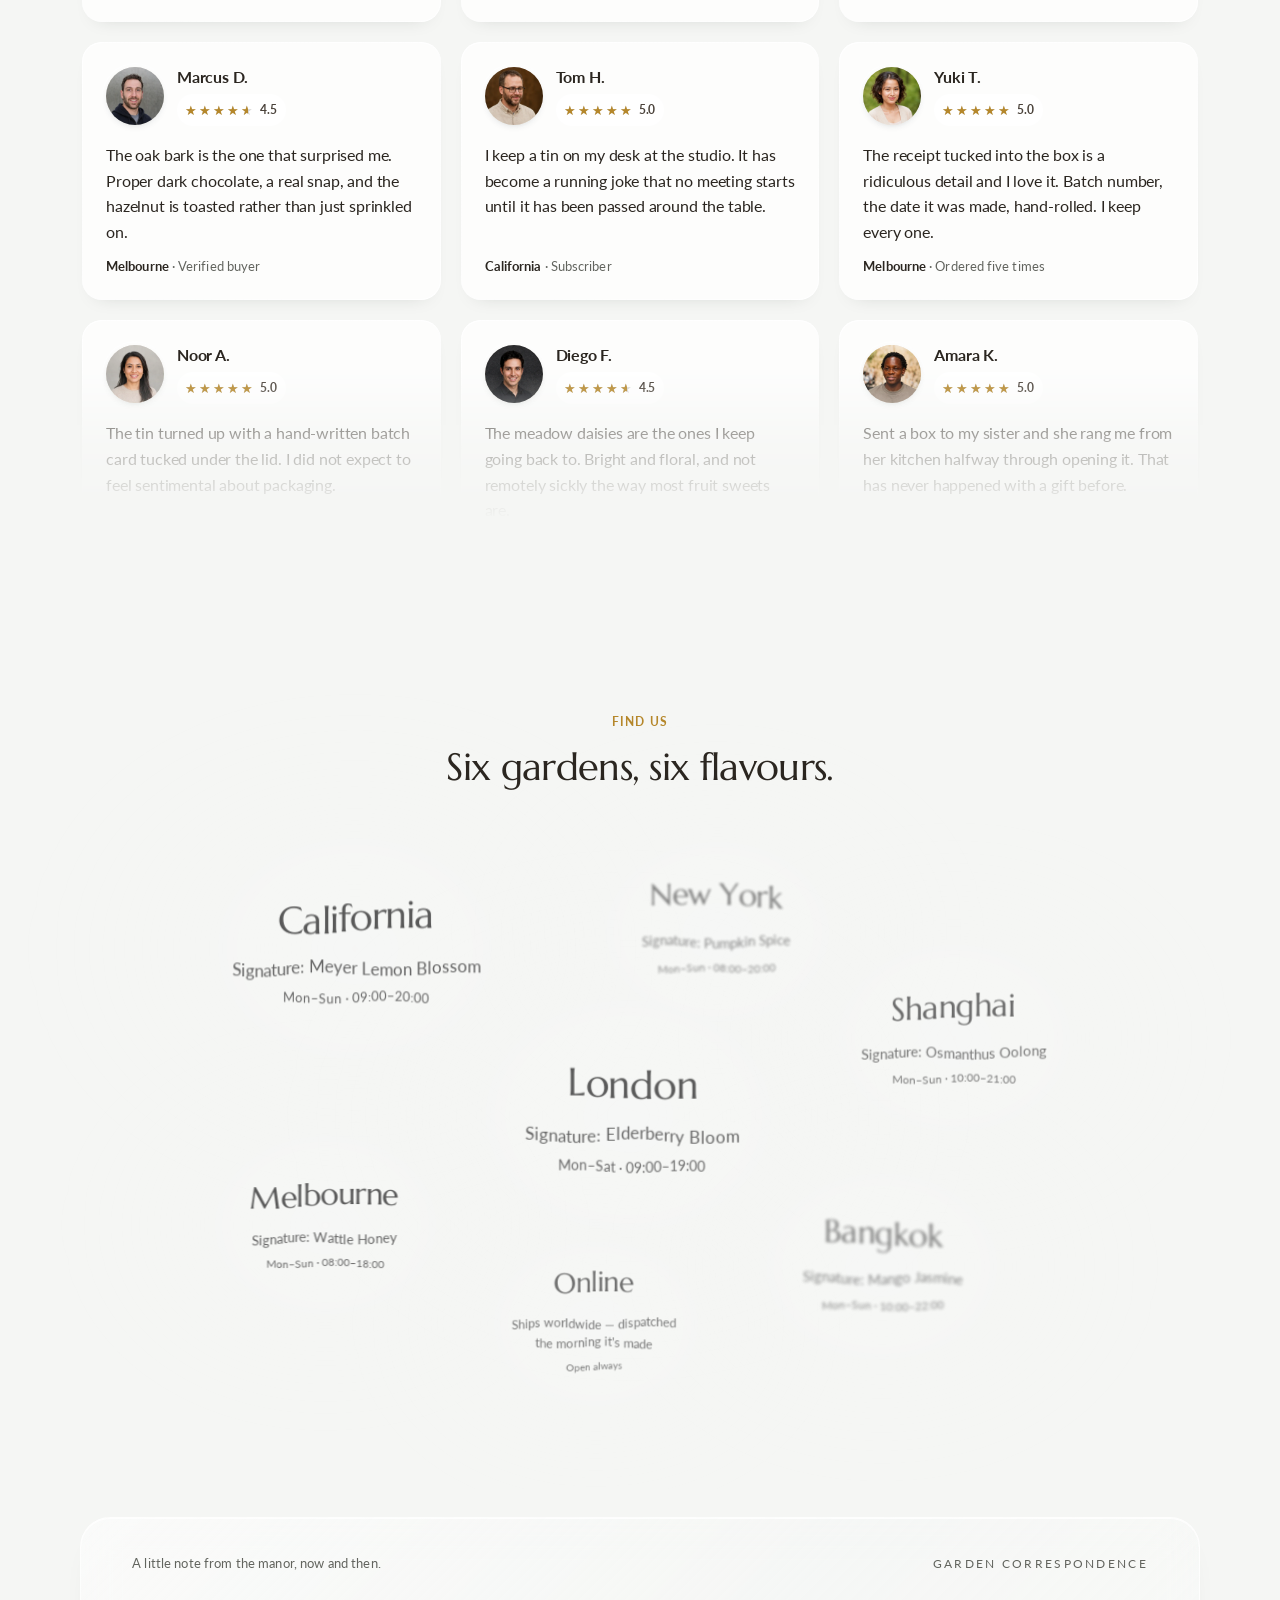
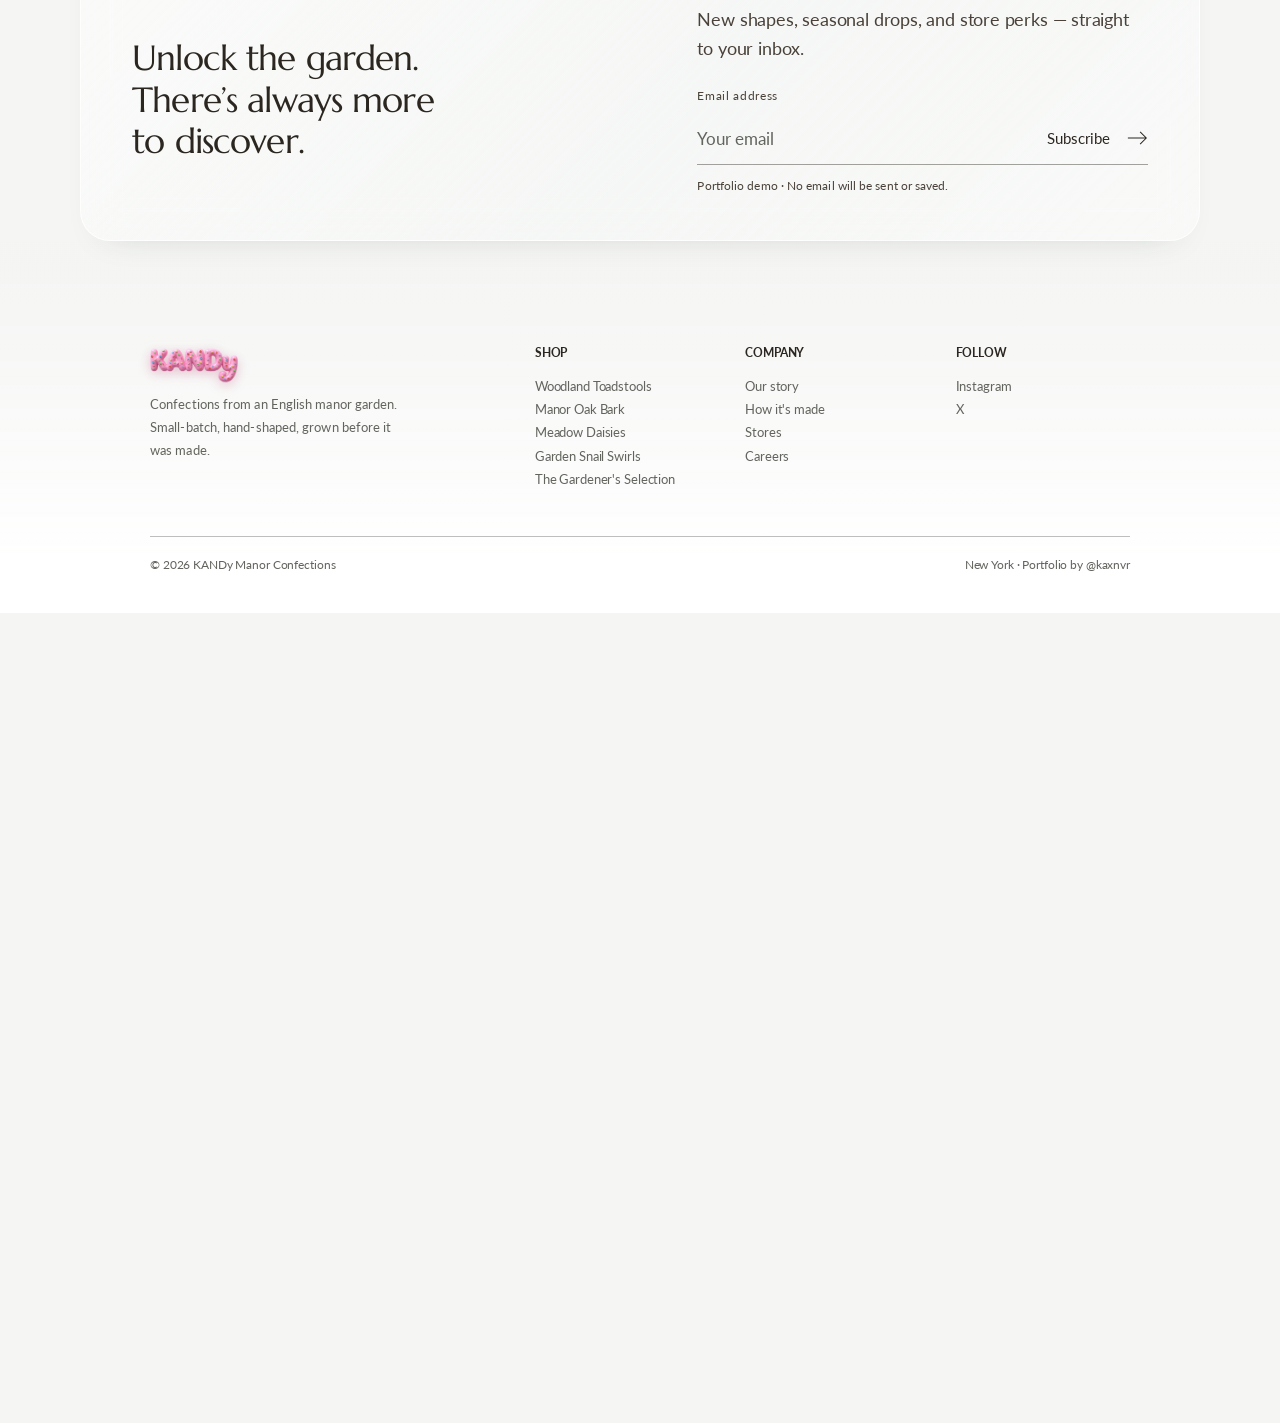
==== commit 54d4a4d8: "Cap phone animation at 30fps; add phone chapters preview Phones now run every scripted animation on " ====
--- a/Website/design-a-receipt.html
+++ b/Website/design-a-receipt.html
@@ -4,7 +4,7 @@
 <meta charset="UTF-8">
 <meta name="viewport" content="width=device-width, initial-scale=1.0">
 <title>KANDy — Confections from the Manor Garden</title>
-<script src="./assets/phone-profile.js?v=20261011-1"></script>
+<script src="./assets/phone-profile.js?v=20261124-30fps-1"></script>
 <meta name="description" content="Confections from an English manor garden. Small-batch, hand-shaped, grown before it was made.">
 <link rel="canonical" href="https://kaxnvr.github.io/kandy/">
 <meta property="og:type" content="website">
@@ -3369,7 +3369,7 @@
   async load() {
     await window.__kandyLoader?.painted;
     await window.__kandyLoader?.artPainted;
-    return import('../receipt/receipt-unroll.js?v=receipt-curve-follow-20260918');
+    return import('../receipt/receipt-unroll.js?v=receipt-30fps-20261124');
   },
   mount: mountReceiptScene,
   onError(error) {
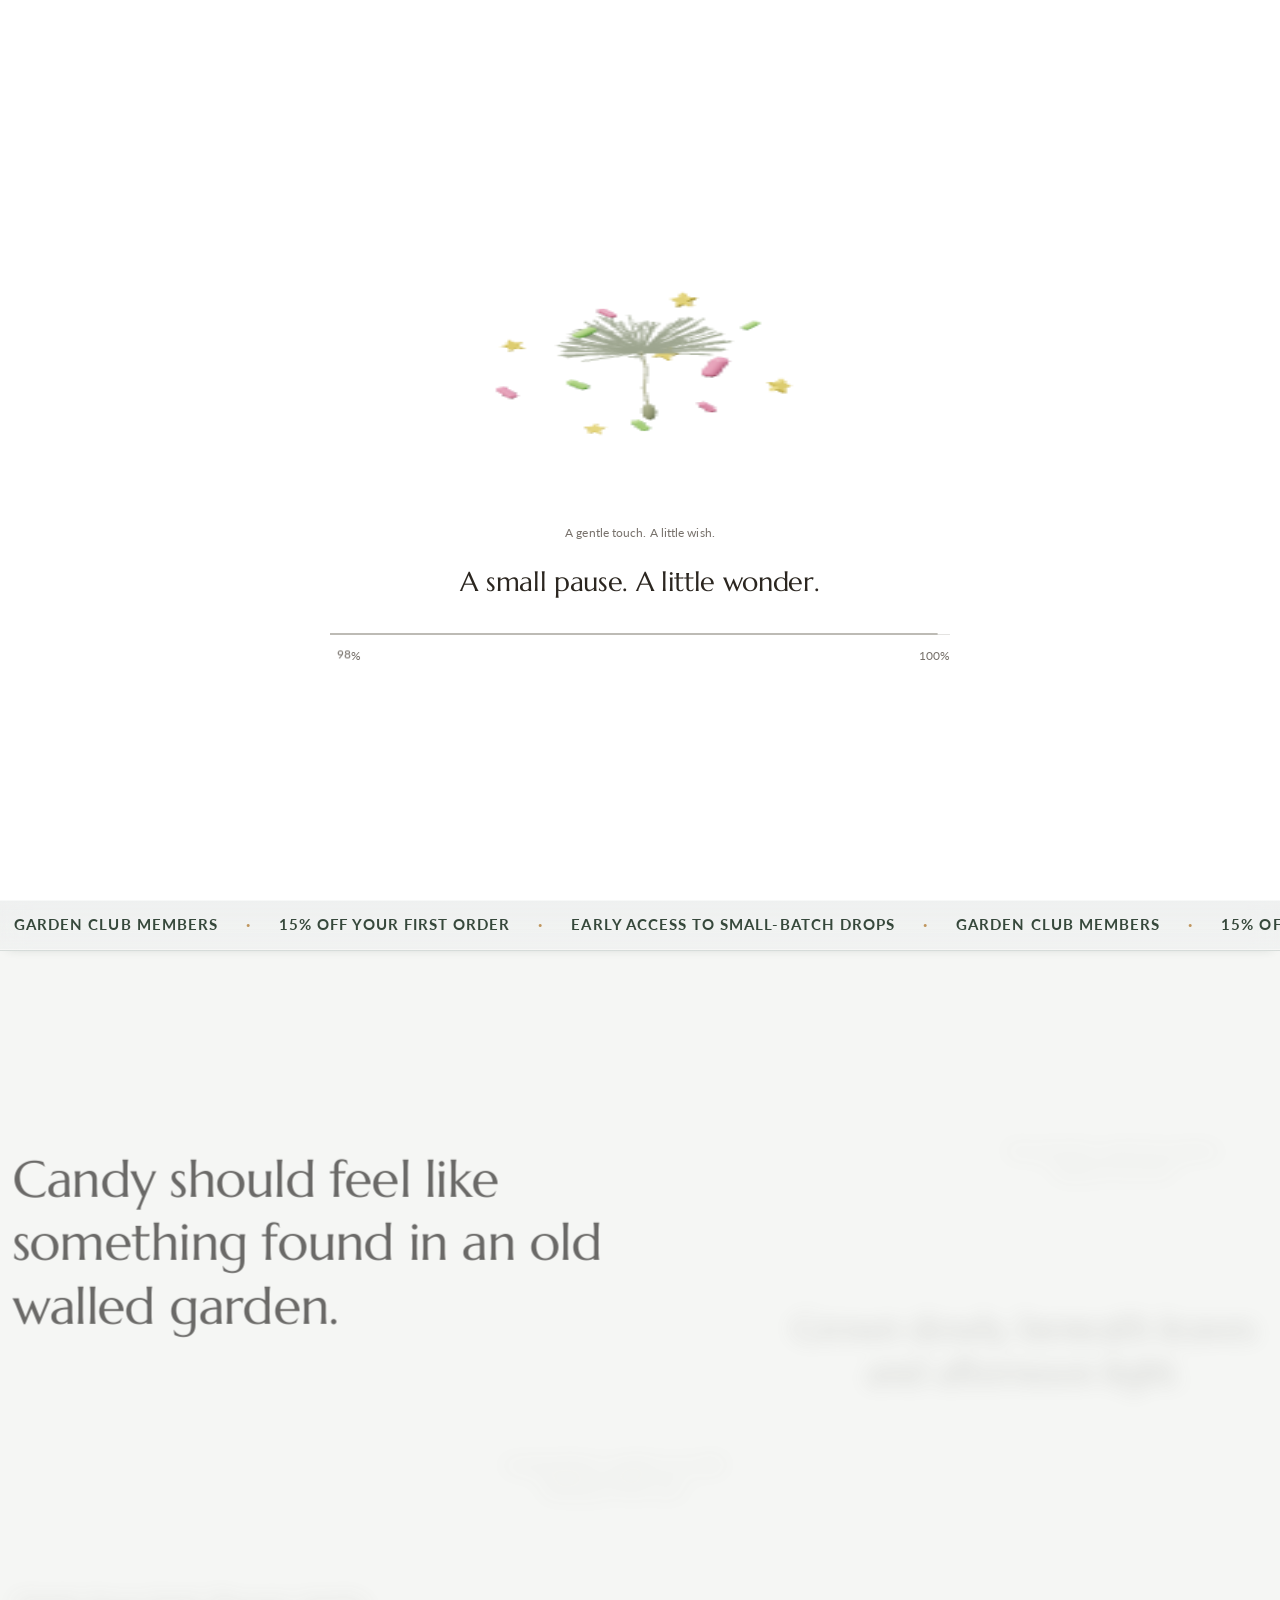
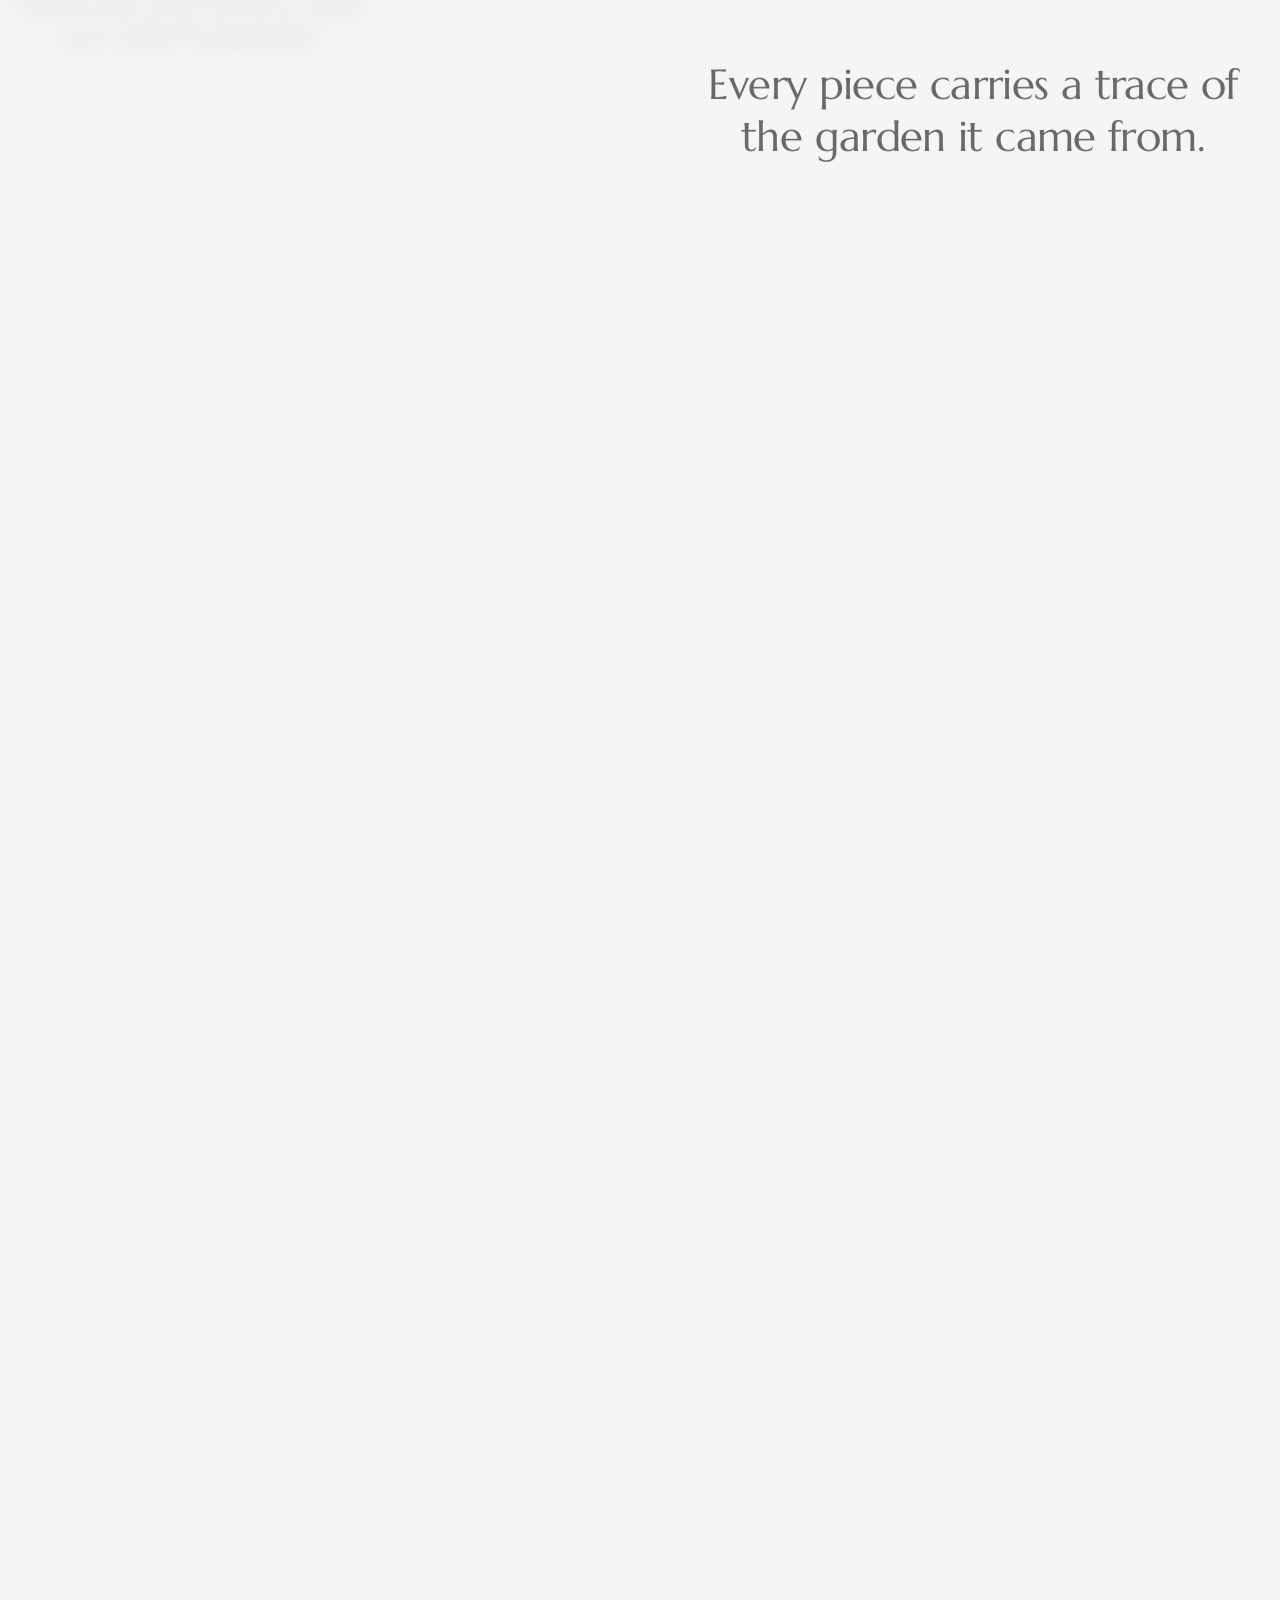
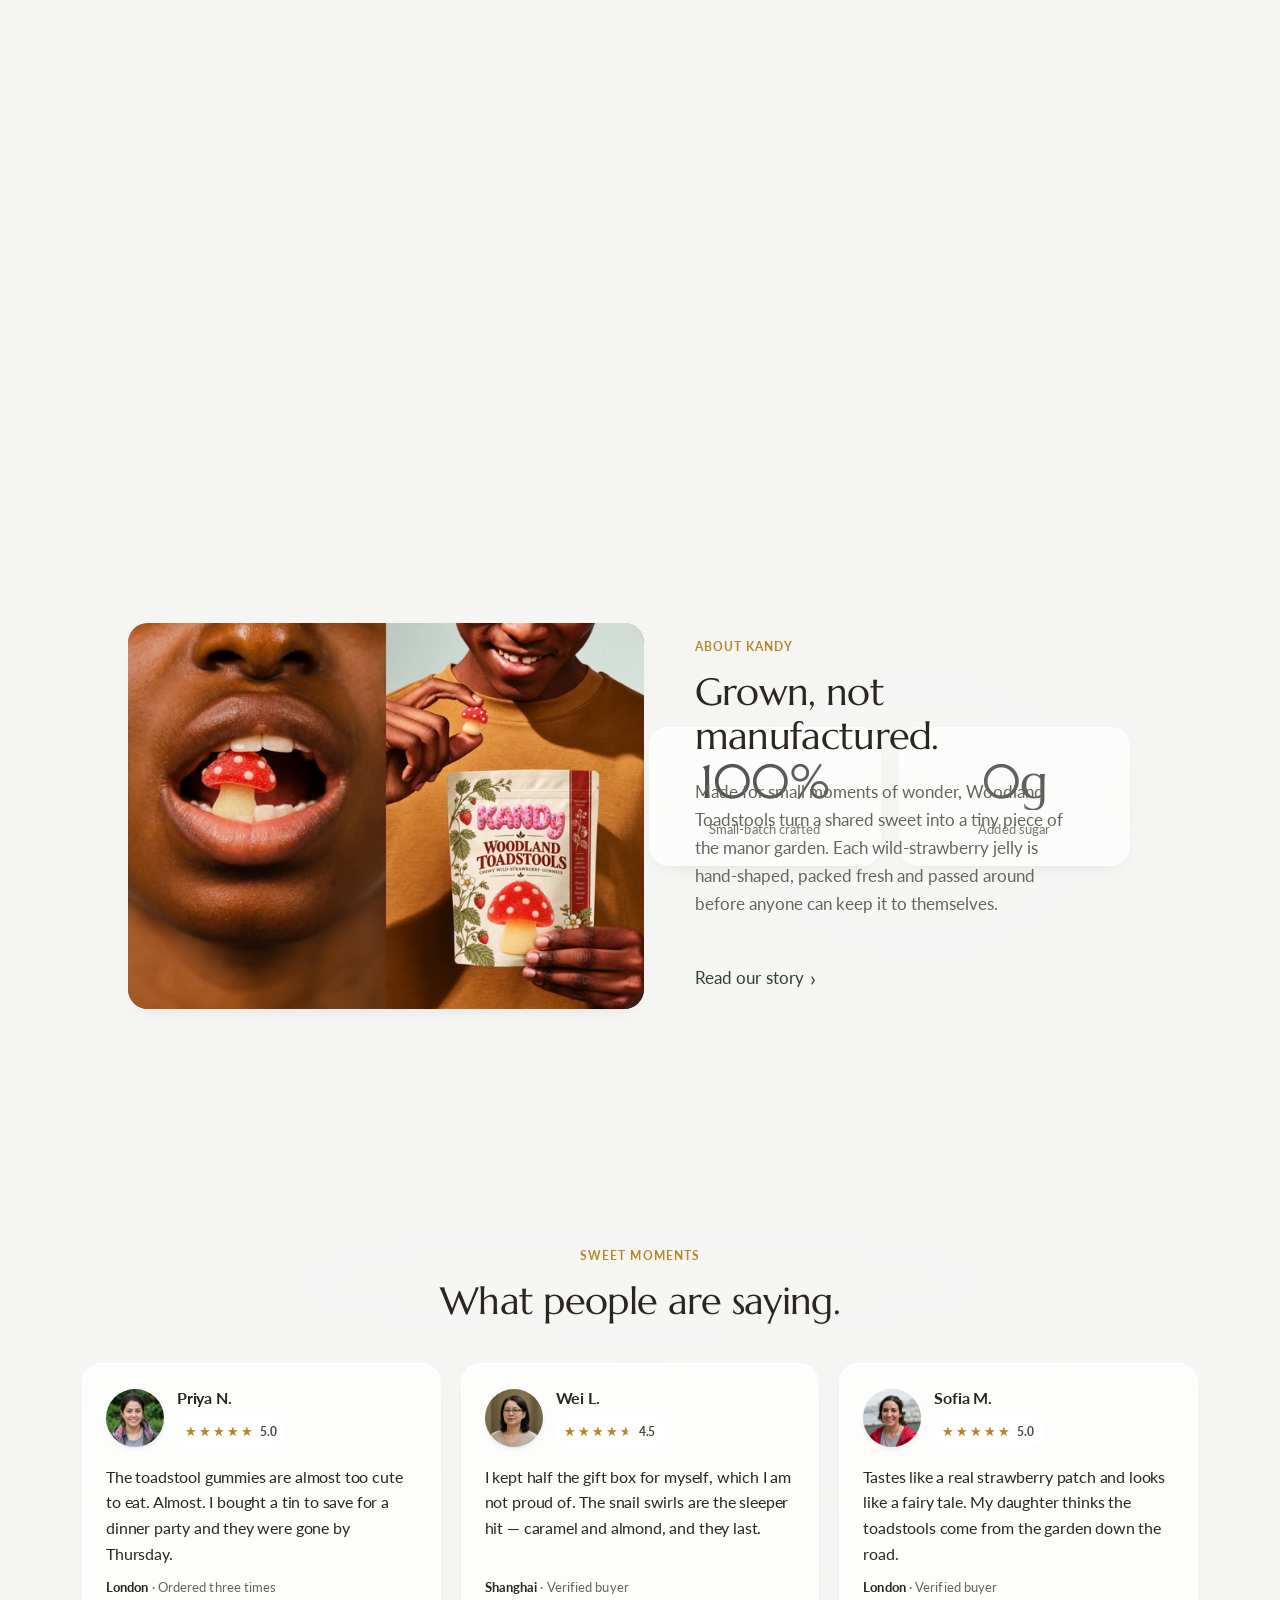
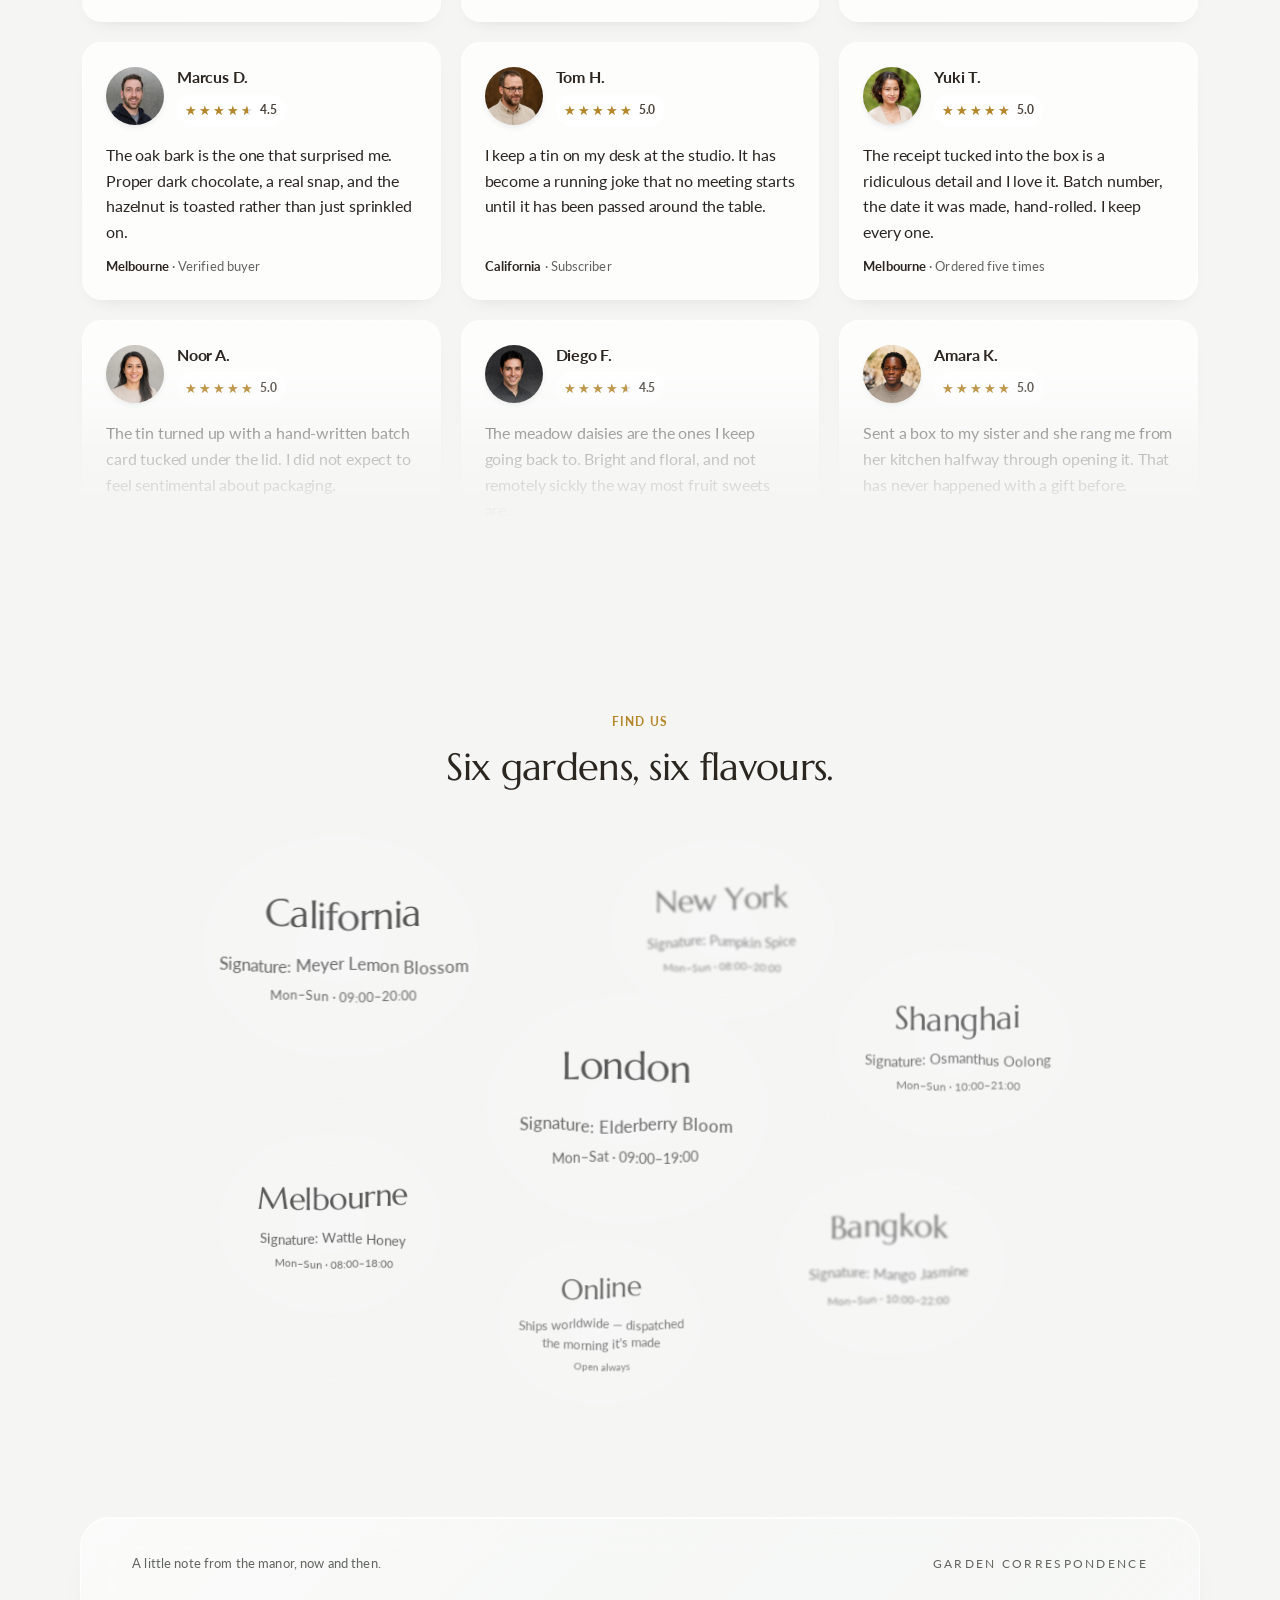
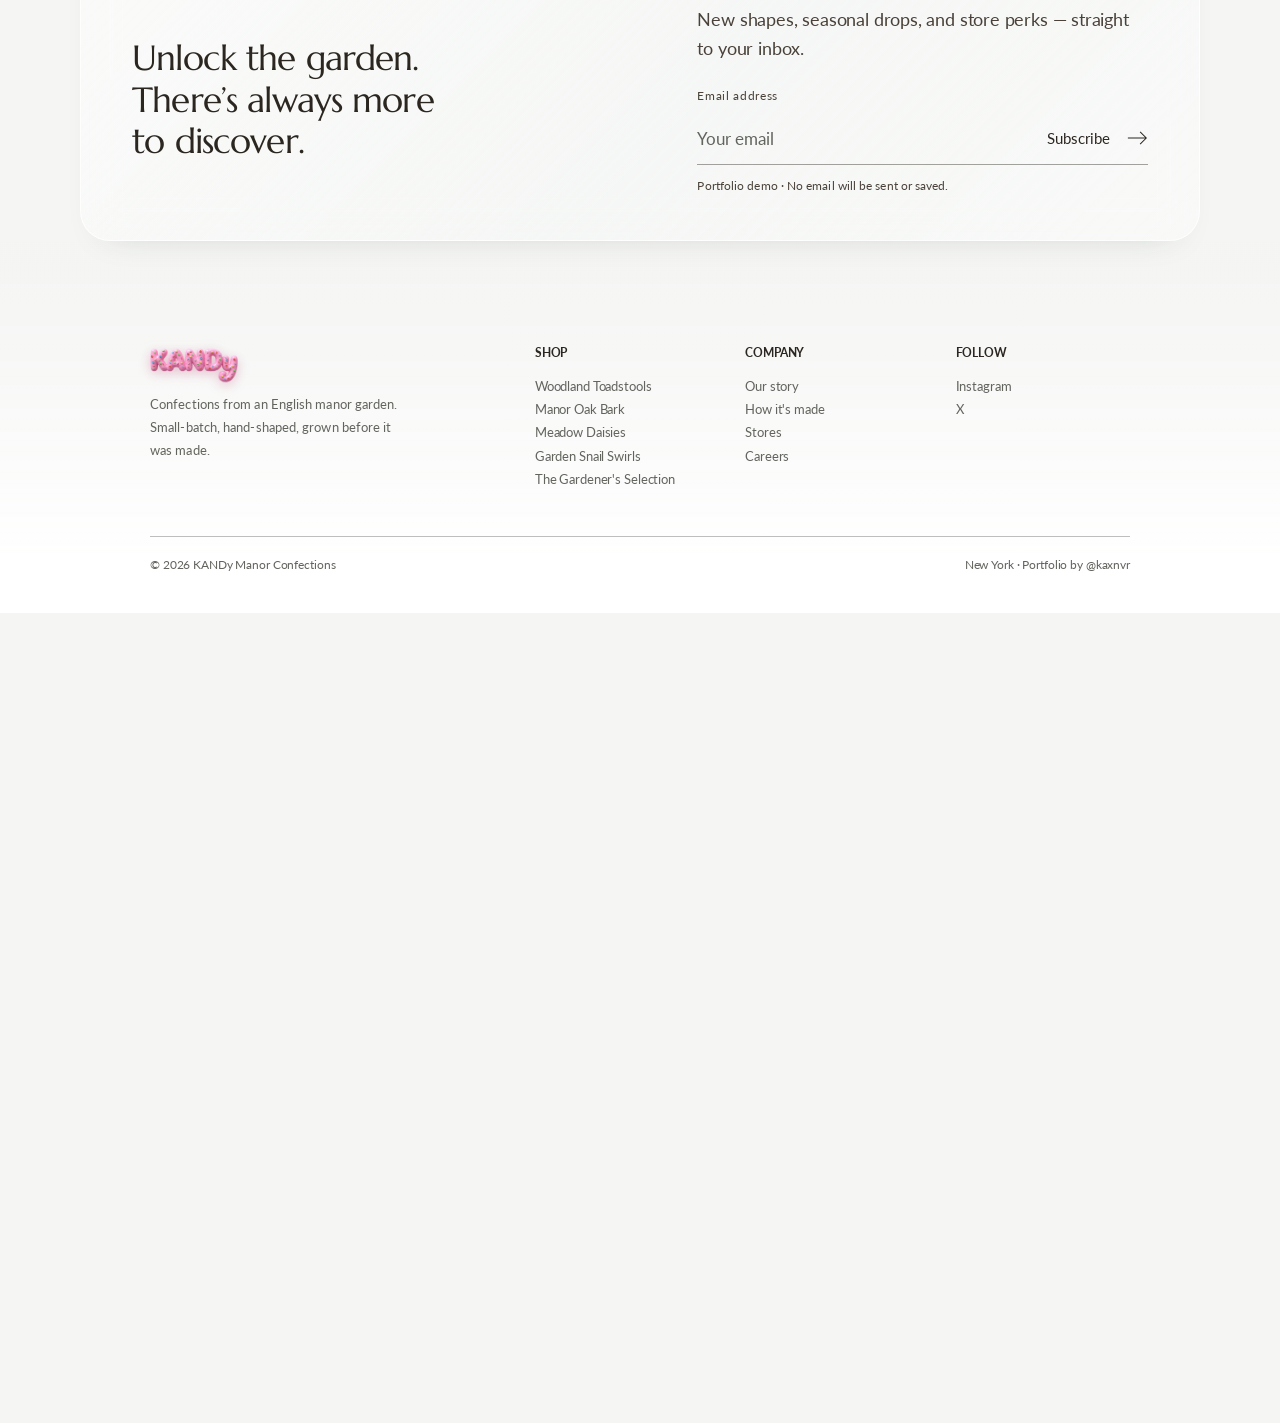
==== commit d2889ba0: "Phones get full-screen chapters on the main page The phone layout is now the full-screen chapter flo" ====
--- a/Website/design-a-receipt.html
+++ b/Website/design-a-receipt.html
@@ -1635,6 +1635,8 @@
 <link rel="stylesheet" href="./assets/phone-layout.css?v=20261013-no-mission-1">
 <link rel="stylesheet" href="./assets/phone-cards.css?v=20261011-1">
 <script defer src="./assets/phone-cards.js?v=20261011-1"></script>
+<link rel="stylesheet" href="./assets/phone-chapters.css?v=20261124-1">
+<script defer src="./assets/phone-chapters.js?v=20261124-1"></script>
 </head>
 <body>
 <div class="site-loader" id="siteLoader" role="dialog" aria-modal="true" aria-label="Loading the KANDy garden">
--- a/Website/assets/phone-chapters.css
+++ b/Website/assets/phone-chapters.css
@@ -0,0 +1,213 @@
+/* Phone full-screen chapters (direction B). Active only while the shared
+   phone profile is on (html[data-phone-chapters]); desktop and tablet never
+   match these selectors. The original sections stay in the document, hidden,
+   so their IDs, product dialog and bag keep working. */
+html[data-phone-chapters] {
+  scroll-snap-type:y mandatory;
+  overscroll-behavior-y:none;
+  --pc-top:calc(env(safe-area-inset-top) + 76px);
+  --pc-bottom:calc(env(safe-area-inset-bottom) + 22px);
+  --pc-side:20px;
+  --pc-glass:linear-gradient(150deg,rgba(255,255,255,.82),rgba(255,255,255,.58));
+  --pc-edge:rgba(255,255,255,.75);
+  --pc-shadow:0 22px 50px -28px rgba(43,38,32,.45);
+  --pc-rise:cubic-bezier(.2,.72,.24,1);
+}
+html[data-phone-chapters] :is(.marquee.hero-handoff-anchor,#missionStory,#gardenJourney,#stats,#receipt,#story,.testimonials,#stores,#newsletter,footer.footer) {
+  display:none !important;
+}
+html[data-phone-chapters] #hero {
+  height:100svh; min-height:540px;
+  scroll-snap-align:start; scroll-snap-stop:always;
+}
+
+#phoneChapters { display:none; }
+html[data-phone-chapters] #phoneChapters { display:block; }
+#phoneChapters h2,#phoneChapters h3 { margin:0; font-family:'Marcellus',Georgia,serif; font-weight:400; letter-spacing:-.008em; }
+#phoneChapters p { margin:0; }
+#phoneChapters img { display:block; max-width:100%; }
+
+#phoneChapters .pc-ch {
+  position:relative; height:100svh; min-height:540px;
+  scroll-snap-align:start; scroll-snap-stop:always;
+  overflow:hidden;
+  padding:var(--pc-top) var(--pc-side) var(--pc-bottom);
+  display:flex; flex-direction:column;
+}
+#phoneChapters .pc-eyebrow { font-size:12px; font-weight:700; letter-spacing:.16em; text-transform:uppercase; color:var(--citrine-deep); }
+#phoneChapters .pc-title { font-size:clamp(28px,8.4vw,36px); line-height:1.12; margin-top:8px; color:var(--ink); }
+#phoneChapters .pc-lead { font-size:16px; line-height:1.55; color:var(--ink-3); margin-top:10px; }
+
+/* Entrance: pieces rise once their chapter settles into view. */
+#phoneChapters .pc-rv { opacity:0; transform:translateY(18px); transition:opacity .7s var(--ease), transform .8s var(--pc-rise); transition-delay:calc(var(--d,0) * 90ms); }
+#phoneChapters .pc-ch.pc-in .pc-rv { opacity:1; transform:none; }
+
+/* progress dots */
+.pc-progress { display:none; }
+html[data-phone-chapters] .pc-progress {
+  position:fixed; z-index:40; right:7px; top:50%; transform:translateY(-50%);
+  display:flex; flex-direction:column; gap:7px; pointer-events:none;
+}
+.pc-progress i { width:4px; height:4px; border-radius:2px; background:rgba(43,38,32,.22); transition:height .4s var(--pc-rise), background .3s; }
+.pc-progress i.on { height:18px; background:var(--rose-deep); }
+.pc-progress.light i { background:rgba(255,255,255,.45); }
+.pc-progress.light i.on { background:#fff; }
+
+#phoneChapters .pc-btn { display:inline-flex; align-items:center; justify-content:center; gap:6px; min-height:48px; padding:0 22px; border-radius:999px; border:0; font:inherit; font-size:16px; text-decoration:none; cursor:pointer; }
+#phoneChapters .pc-btn-dark { background:var(--ink); color:var(--paper); }
+
+/* mission */
+#phoneChapters .pc-mission { justify-content:center; gap:clamp(18px,4.5svh,34px); }
+#phoneChapters .pc-mission p { font-family:'Marcellus',serif; font-size:clamp(23px,6.6vw,30px); line-height:1.25; max-width:15ch; color:var(--ink); filter:blur(8px); opacity:0; transform:translateY(14px);
+  transition:opacity 1s var(--ease), filter 1.1s var(--ease), transform 1.1s var(--pc-rise); transition-delay:calc(var(--d) * 420ms + 150ms); }
+#phoneChapters .pc-mission p:nth-child(even) { align-self:flex-end; text-align:right; }
+#phoneChapters .pc-mission p:nth-child(2) { color:var(--moss); }
+#phoneChapters .pc-mission p:nth-child(3) { color:var(--rose-deep); }
+#phoneChapters .pc-mission.pc-in p { opacity:1; filter:none; transform:none; }
+
+/* fridge */
+#phoneChapters .pc-fridge { padding-left:0; padding-right:0; }
+#phoneChapters .pc-photo { position:relative; flex:1 1 auto; min-height:0; margin:0 var(--pc-side); border-radius:28px; overflow:hidden; box-shadow:var(--pc-shadow); }
+#phoneChapters .pc-photo img { width:100%; height:100%; object-fit:cover; object-position:50% 30%; }
+#phoneChapters .pc-fridge-card { position:relative; z-index:2; margin:-58px 12px 0; padding:20px 20px 18px; border-radius:26px; border:1px solid var(--pc-edge); background:var(--pc-glass); -webkit-backdrop-filter:blur(24px) saturate(1.15); backdrop-filter:blur(24px) saturate(1.15); box-shadow:var(--pc-shadow); }
+#phoneChapters .pc-fridge-card .pc-title { font-size:clamp(25px,7.2vw,30px); }
+#phoneChapters .pc-facts { display:grid; grid-template-columns:repeat(3,1fr); gap:8px; margin:14px 0 0; padding:0; }
+#phoneChapters .pc-facts li { list-style:none; padding:10px 10px 9px; border-radius:14px; background:rgba(255,255,255,.7); }
+#phoneChapters .pc-facts b { display:block; font:400 24px/1 'Marcellus',serif; }
+#phoneChapters .pc-facts span { display:block; margin-top:5px; font-size:11.5px; line-height:1.25; color:var(--ink-3); }
+#phoneChapters .pc-fridge-card .pc-btn { width:100%; margin-top:14px; }
+
+/* collection deck */
+#phoneChapters .pc-collection { align-items:center; text-align:center; }
+#phoneChapters .pc-deck { position:relative; flex:1 1 auto; width:100%; min-height:0; margin-top:14px; touch-action:pan-y; user-select:none; -webkit-user-select:none; }
+#phoneChapters .pc-card {
+  position:absolute; left:50%; top:50%; width:min(72vw,270px); aspect-ratio:3 / 4.35; max-height:100%;
+  border-radius:26px; padding:16px 16px 18px; display:flex; flex-direction:column; align-items:center; text-align:center;
+  background:var(--paper); color:var(--ink); border:1px solid rgba(255,255,255,.9); box-shadow:0 26px 50px -30px rgba(43,38,32,.6);
+  transform:translate(-50%,-50%) translateX(calc(var(--o) * 22px)) translateY(calc(var(--a) * 10px)) rotate(calc(var(--o) * 4deg)) scale(calc(1 - var(--a) * .05));
+  opacity:calc(1 - var(--a) * .18);
+  transition:transform .55s var(--pc-rise), opacity .4s var(--ease);
+}
+#phoneChapters .pc-card.dragging { transition:none; }
+#phoneChapters .pc-card.pc-dark { background:linear-gradient(160deg,#3A342C,#211D18); color:var(--paper); }
+#phoneChapters .pc-card .pc-pic { width:100%; flex:1 1 auto; min-height:0; border-radius:18px; overflow:hidden; background:#9fd0ef; }
+#phoneChapters .pc-card .pc-pic img { width:100%; height:100%; object-fit:cover; }
+#phoneChapters .pc-card .pc-flavor { margin-top:12px; font-size:13px; color:var(--ink-3); }
+#phoneChapters .pc-card.pc-dark .pc-flavor { color:rgba(255,253,249,.65); }
+#phoneChapters .pc-card h3 { font-size:21px; margin-top:3px; }
+#phoneChapters .pc-card .pc-row { display:flex; gap:12px; align-items:center; margin-top:8px; font-size:14px; }
+#phoneChapters .pc-card .pc-row b { font-size:15px; }
+#phoneChapters .pc-card .pc-row span { color:var(--moss-deep); }
+#phoneChapters .pc-card.pc-dark .pc-row span { color:var(--rose-light); }
+#phoneChapters .pc-card .pc-ribbon { position:absolute; top:22px; left:22px; z-index:2; padding:4px 10px; border-radius:999px; background:var(--citrine); color:var(--ink); font-size:12px; font-weight:700; }
+#phoneChapters .pc-deck-foot { display:flex; align-items:center; justify-content:center; gap:16px; margin-top:12px; }
+#phoneChapters .pc-deck-foot button { width:44px; height:44px; border-radius:50%; border:1px solid rgba(43,38,32,.14); background:rgba(255,255,255,.7); color:var(--ink); font-size:18px; }
+#phoneChapters .pc-count { font-size:13px; color:var(--ink-3); min-width:54px; }
+#phoneChapters .pc-tip { font-size:12.5px; color:var(--ink-3); margin-top:6px; text-align:center; }
+
+/* process (story taps) */
+#phoneChapters .pc-bars { display:flex; gap:5px; margin-top:16px; }
+#phoneChapters .pc-bars i { flex:1; height:3px; border-radius:2px; background:rgba(43,38,32,.14); overflow:hidden; position:relative; }
+#phoneChapters .pc-bars i::after { content:""; position:absolute; inset:0; background:var(--moss); transform:scaleX(var(--f,0)); transform-origin:left; transition:transform .45s var(--pc-rise); }
+#phoneChapters .pc-stage { position:relative; flex:1 1 auto; min-height:0; margin-top:16px; }
+#phoneChapters .pc-step {
+  position:absolute; inset:0; display:flex; flex-direction:column; justify-content:center; padding:22px;
+  border-radius:28px; border:1px solid var(--pc-edge); background:var(--pc-glass);
+  -webkit-backdrop-filter:blur(22px); backdrop-filter:blur(22px); box-shadow:var(--pc-shadow);
+  opacity:0; transform:translateX(26px) scale(.98); pointer-events:none;
+  transition:opacity .45s var(--ease), transform .6s var(--pc-rise);
+}
+#phoneChapters .pc-step.on { opacity:1; transform:none; pointer-events:auto; }
+#phoneChapters .pc-step.off { transform:translateX(-26px) scale(.98); }
+#phoneChapters .pc-step .pc-num { font-size:13px; font-weight:700; letter-spacing:.14em; color:var(--rose-deep); }
+#phoneChapters .pc-step h3 { font-size:40px; margin-top:4px; }
+#phoneChapters .pc-step svg { width:clamp(96px,30svh,150px); height:auto; margin:clamp(8px,3svh,26px) auto; overflow:visible; }
+#phoneChapters .pc-step .pc-summary { font:400 21px/1.3 'Marcellus',serif; }
+#phoneChapters .pc-step .pc-detail { margin-top:8px; font-size:15px; color:var(--ink-3); }
+#phoneChapters .pc-taps { position:absolute; inset:0; display:grid; grid-template-columns:1fr 2fr; z-index:3; }
+#phoneChapters .pc-taps button { border:0; background:transparent; }
+/* The page's own icon keyframes animate these marks. */
+#phoneChapters .pc-step :is(.a-petal,.a-steam,.a-stamp,.a-lid,.a-bow) { animation-play-state:running; }
+
+/* numbers + receipt */
+#phoneChapters .pc-numbers { padding-left:0; padding-right:0; }
+#phoneChapters .pc-head { padding:0 var(--pc-side); }
+#phoneChapters .pc-stats { display:grid; grid-template-columns:1fr 1fr; gap:10px; margin:16px var(--pc-side) 0; position:relative; z-index:2; }
+#phoneChapters .pc-stat { padding:16px 14px; border-radius:20px; border:1px solid var(--pc-edge); background:var(--pc-glass); -webkit-backdrop-filter:blur(18px); backdrop-filter:blur(18px); }
+#phoneChapters .pc-stat b { display:block; font:400 clamp(34px,10vw,42px)/1 'Marcellus',serif; }
+#phoneChapters .pc-stat span { display:block; margin-top:6px; font-size:13px; color:var(--ink-3); }
+#phoneChapters .pc-receipt { position:relative; flex:1 1 auto; min-height:0; margin-top:-6px; overflow:hidden; }
+#phoneChapters .pc-receipt img { position:absolute; left:50%; top:0; width:min(62vw,240px); transform:translate(-50%,-78%) rotate(-3deg); transform-origin:top center; filter:drop-shadow(0 18px 24px rgba(43,38,32,.28)); transition:transform 2.4s var(--pc-rise) .35s; }
+#phoneChapters .pc-numbers.pc-in .pc-receipt img { transform:translate(-50%,-6%) rotate(-3deg); }
+#phoneChapters .pc-caption { position:absolute; left:50%; bottom:4px; transform:translateX(-50%); white-space:nowrap; padding:7px 14px; border-radius:999px; background:rgba(255,253,249,.92); box-shadow:0 8px 20px -12px rgba(43,38,32,.45); font-size:11px; letter-spacing:.1em; text-transform:uppercase; color:var(--ink-2); }
+
+/* story */
+#phoneChapters .pc-story { padding-left:0; padding-right:0; }
+#phoneChapters .pc-story-copy { padding:18px var(--pc-side) 0; }
+#phoneChapters .pc-story-copy .pc-lead { font-size:15.5px; }
+#phoneChapters .pc-link { display:inline-flex; align-items:center; gap:6px; margin-top:12px; min-height:44px; color:var(--moss-deep); text-decoration:none; font-size:16px; }
+
+/* reviews */
+#phoneChapters .pc-reviews { padding-left:0; padding-right:0; }
+#phoneChapters .pc-rail { flex:1 1 auto; min-height:0; display:flex; gap:12px; overflow-x:auto; scroll-snap-type:x mandatory; padding:18px var(--pc-side) 8px; scrollbar-width:none; overscroll-behavior-x:contain; }
+#phoneChapters .pc-rail::-webkit-scrollbar { display:none; }
+#phoneChapters .pc-review { flex:0 0 calc(100% - 28px); scroll-snap-align:center; display:flex; flex-direction:column; margin:0; padding:24px 22px; border-radius:28px; border:1px solid var(--pc-edge); background:var(--pc-glass); -webkit-backdrop-filter:blur(22px); backdrop-filter:blur(22px); box-shadow:var(--pc-shadow); }
+#phoneChapters .pc-review header { display:flex; align-items:center; gap:12px; }
+#phoneChapters .pc-review header img { width:48px; height:48px; border-radius:50%; object-fit:cover; }
+#phoneChapters .pc-review header b { display:block; font-size:16px; }
+#phoneChapters .pc-review header small { color:var(--citrine-deep); font-size:13px; letter-spacing:.06em; }
+#phoneChapters .pc-review blockquote { margin:auto 0; padding:18px 0; font:400 clamp(21px,6vw,25px)/1.35 'Marcellus',serif; }
+#phoneChapters .pc-review footer { font-size:13px; color:var(--ink-3); }
+#phoneChapters .pc-rail-count { text-align:center; font-size:13px; color:var(--ink-3); margin-top:6px; }
+
+/* stores */
+#phoneChapters .pc-chips { display:flex; gap:8px; overflow-x:auto; margin:18px calc(-1 * var(--pc-side)) 0; padding:2px var(--pc-side) 6px; scrollbar-width:none; }
+#phoneChapters .pc-chips::-webkit-scrollbar { display:none; }
+#phoneChapters .pc-chips button { flex:none; min-height:40px; padding:0 16px; border-radius:999px; border:1px solid rgba(43,38,32,.14); background:rgba(255,255,255,.6); color:var(--ink); font:inherit; font-size:14px; }
+#phoneChapters .pc-chips button.on { background:var(--ink); color:var(--paper); border-color:var(--ink); }
+#phoneChapters .pc-store { position:relative; flex:1 1 auto; min-height:0; margin-top:14px; border-radius:30px; padding:26px 24px; display:flex; flex-direction:column; justify-content:flex-end; overflow:hidden; color:var(--ink); box-shadow:var(--pc-shadow); border:1px solid var(--pc-edge); background:var(--pc-glass); }
+#phoneChapters .pc-store::before { content:""; position:absolute; inset:-30%; background:radial-gradient(circle at 70% 25%,var(--tint,#FCB7DD) 0%,transparent 55%); opacity:.85; }
+#phoneChapters .pc-store > * { position:relative; }
+#phoneChapters .pc-city { font:400 clamp(40px,12vw,54px)/1 'Marcellus',serif; }
+#phoneChapters .pc-sig { margin-top:12px; font:400 20px/1.3 'Marcellus',serif; color:var(--ink-2); }
+#phoneChapters .pc-hours { margin-top:8px; font-size:14px; color:var(--ink-3); }
+#phoneChapters .pc-swap { animation:pc-swap .5s var(--pc-rise); }
+@keyframes pc-swap { from { opacity:0; transform:translateY(10px); } to { opacity:1; transform:none; } }
+#phoneChapters .pc-store .pc-seal { position:absolute; top:clamp(18px,5svh,40px); right:clamp(16px,6vw,30px); width:min(46vw,190px); aspect-ratio:1; border-radius:50%;
+  display:flex; align-items:center; justify-content:center; background:rgba(255,253,249,.55); border:1.5px dashed rgba(43,38,32,.28); }
+#phoneChapters .pc-seal svg { position:absolute; inset:6%; width:88%; height:88%; animation:pc-spin 40s linear infinite; }
+#phoneChapters .pc-seal b { font:400 clamp(44px,13vw,64px)/1 'Marcellus',serif; color:var(--ink-2); }
+@keyframes pc-spin { to { transform:rotate(360deg); } }
+
+/* newsletter + footer */
+#phoneChapters .pc-news { justify-content:center; }
+#phoneChapters .pc-letter { padding:22px 20px; border-radius:28px; border:1px solid var(--pc-edge); background:var(--pc-glass); -webkit-backdrop-filter:blur(22px); backdrop-filter:blur(22px); box-shadow:var(--pc-shadow); }
+#phoneChapters .pc-letter .pc-title { font-size:clamp(26px,7.6vw,32px); }
+#phoneChapters .pc-email { display:flex; align-items:center; gap:8px; margin-top:16px; border-bottom:1px solid rgba(43,38,32,.25); }
+#phoneChapters .pc-email input { flex:1; min-width:0; height:48px; border:0; background:transparent; font:inherit; font-size:16px; color:var(--ink); outline:none; }
+#phoneChapters .pc-email button { border:0; background:transparent; min-height:44px; font:inherit; font-size:15px; color:var(--moss-deep); }
+#phoneChapters .pc-demo { margin-top:10px; font-size:12px; color:var(--ink-3); }
+#phoneChapters .pc-foot { margin-top:26px; display:grid; grid-template-columns:1fr 1fr; gap:14px 10px; font-size:14px; }
+#phoneChapters .pc-foot b { display:block; font-size:12px; letter-spacing:.12em; text-transform:uppercase; color:var(--ink-3); margin-bottom:4px; }
+#phoneChapters .pc-foot a { display:block; color:var(--ink-2); text-decoration:none; line-height:1.9; }
+#phoneChapters .pc-legal { grid-column:1 / -1; font-size:12px; color:var(--ink-3); border-top:1px solid rgba(43,38,32,.12); padding-top:12px; display:flex; justify-content:space-between; gap:10px; }
+
+/* Short phones keep every chapter on one screen. */
+@media (max-height:640px) {
+  html[data-phone-chapters] { --pc-top:calc(env(safe-area-inset-top) + 70px); --pc-bottom:calc(env(safe-area-inset-bottom) + 14px); }
+  #phoneChapters .pc-title { font-size:26px; }
+  #phoneChapters .pc-lead { font-size:14.5px; margin-top:6px; }
+  #phoneChapters .pc-fridge-card { padding:16px; margin-top:-44px; }
+  #phoneChapters .pc-fridge-card .pc-lead { display:none; }
+  #phoneChapters .pc-facts b { font-size:20px; }
+  #phoneChapters .pc-step h3 { font-size:32px; }
+  #phoneChapters .pc-step .pc-detail { display:none; }
+  #phoneChapters .pc-story-copy .pc-lead { display:-webkit-box; -webkit-line-clamp:3; -webkit-box-orient:vertical; overflow:hidden; }
+  #phoneChapters .pc-review blockquote { font-size:19px; }
+  #phoneChapters .pc-letter { padding:18px; }
+  #phoneChapters .pc-foot { display:none; }
+}
+@media (prefers-reduced-motion:reduce) {
+  #phoneChapters *, #phoneChapters *::before { transition-duration:.01ms !important; animation:none !important; }
+  #phoneChapters .pc-rv, #phoneChapters .pc-mission p { opacity:1; transform:none; filter:none; }
+}
